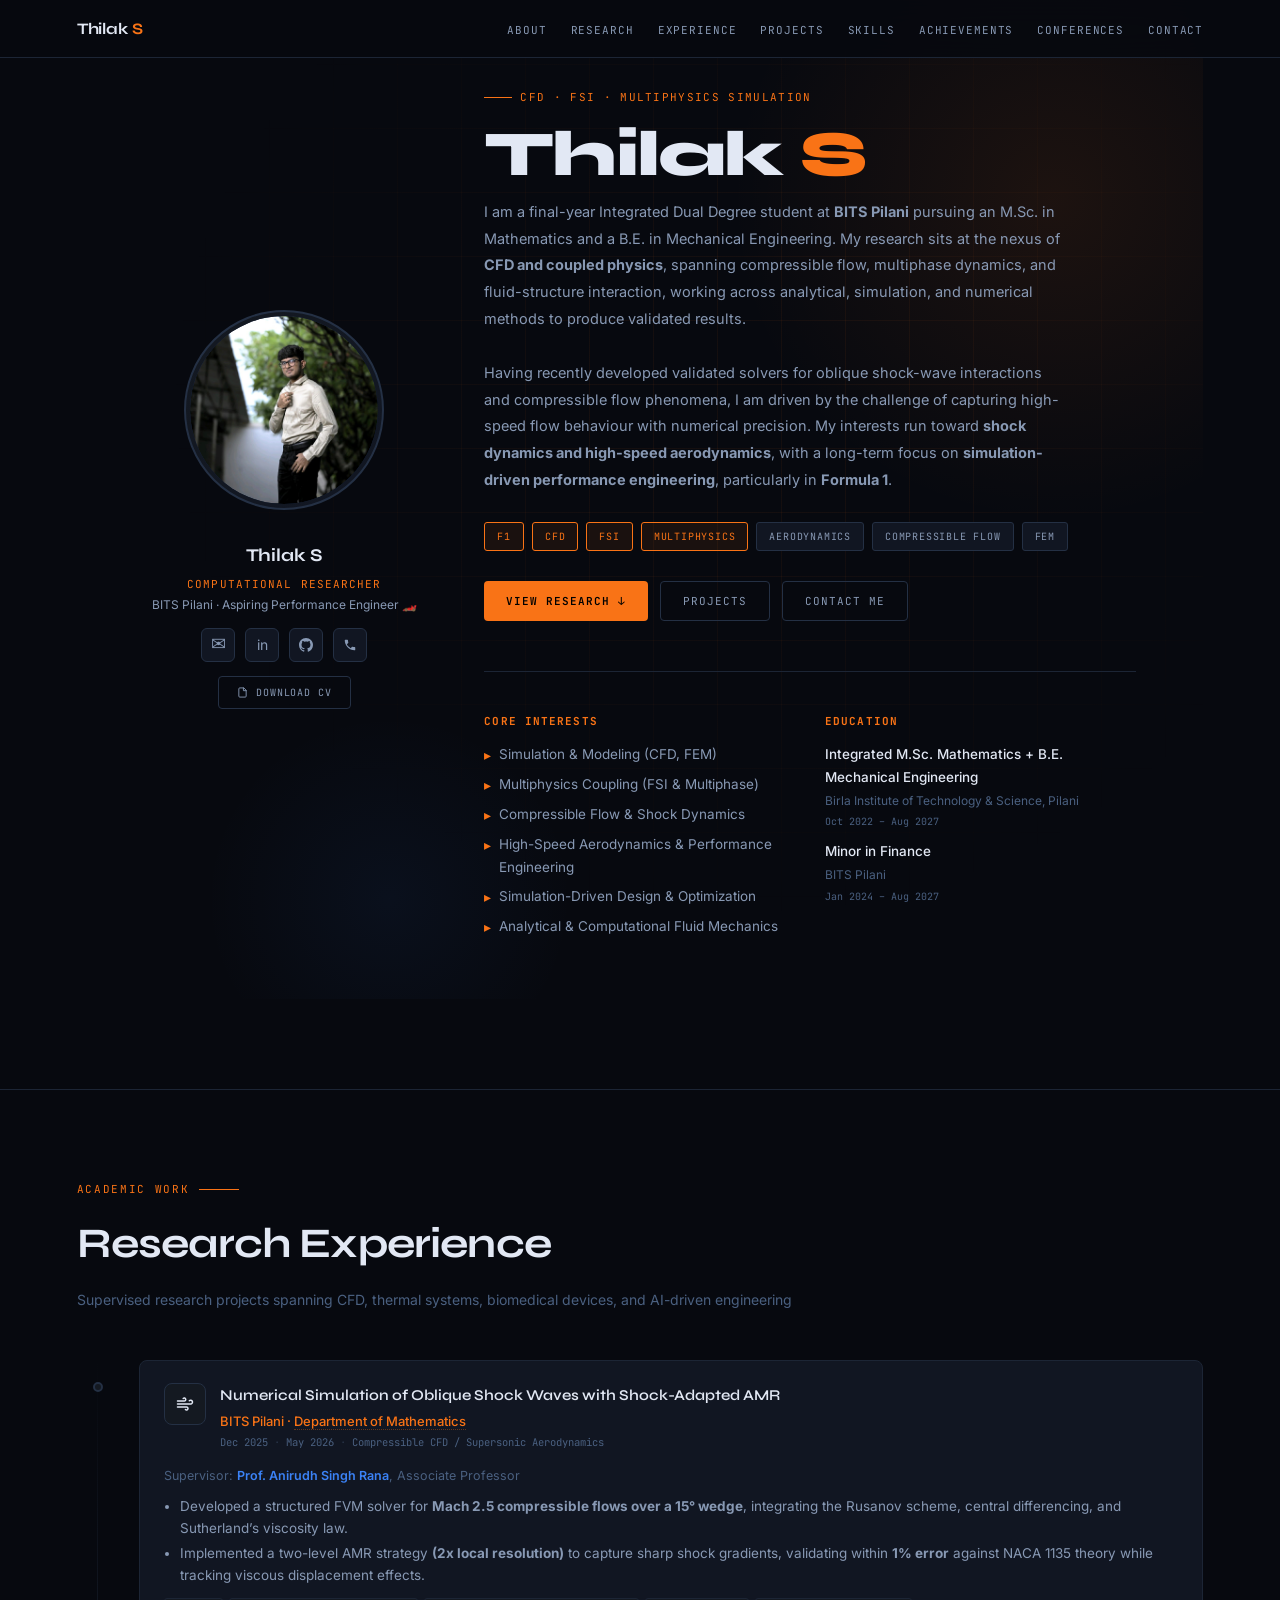
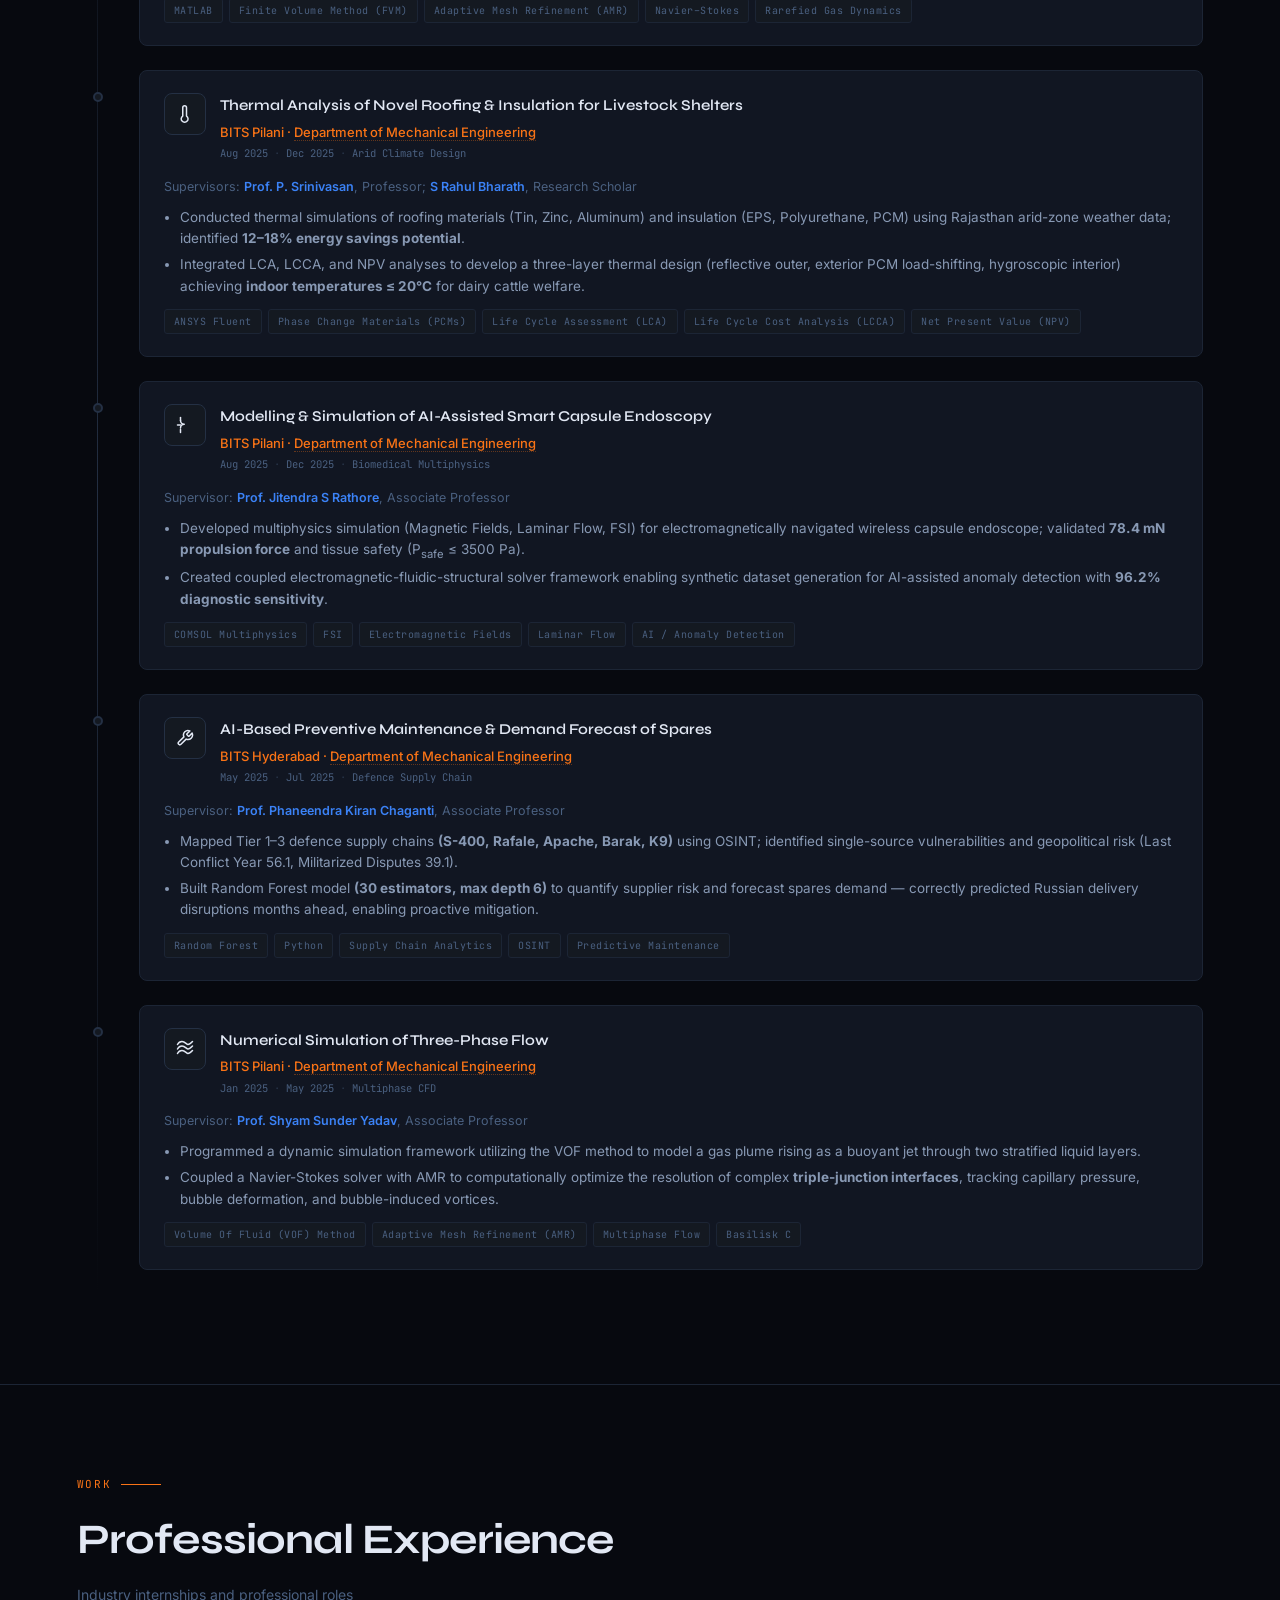
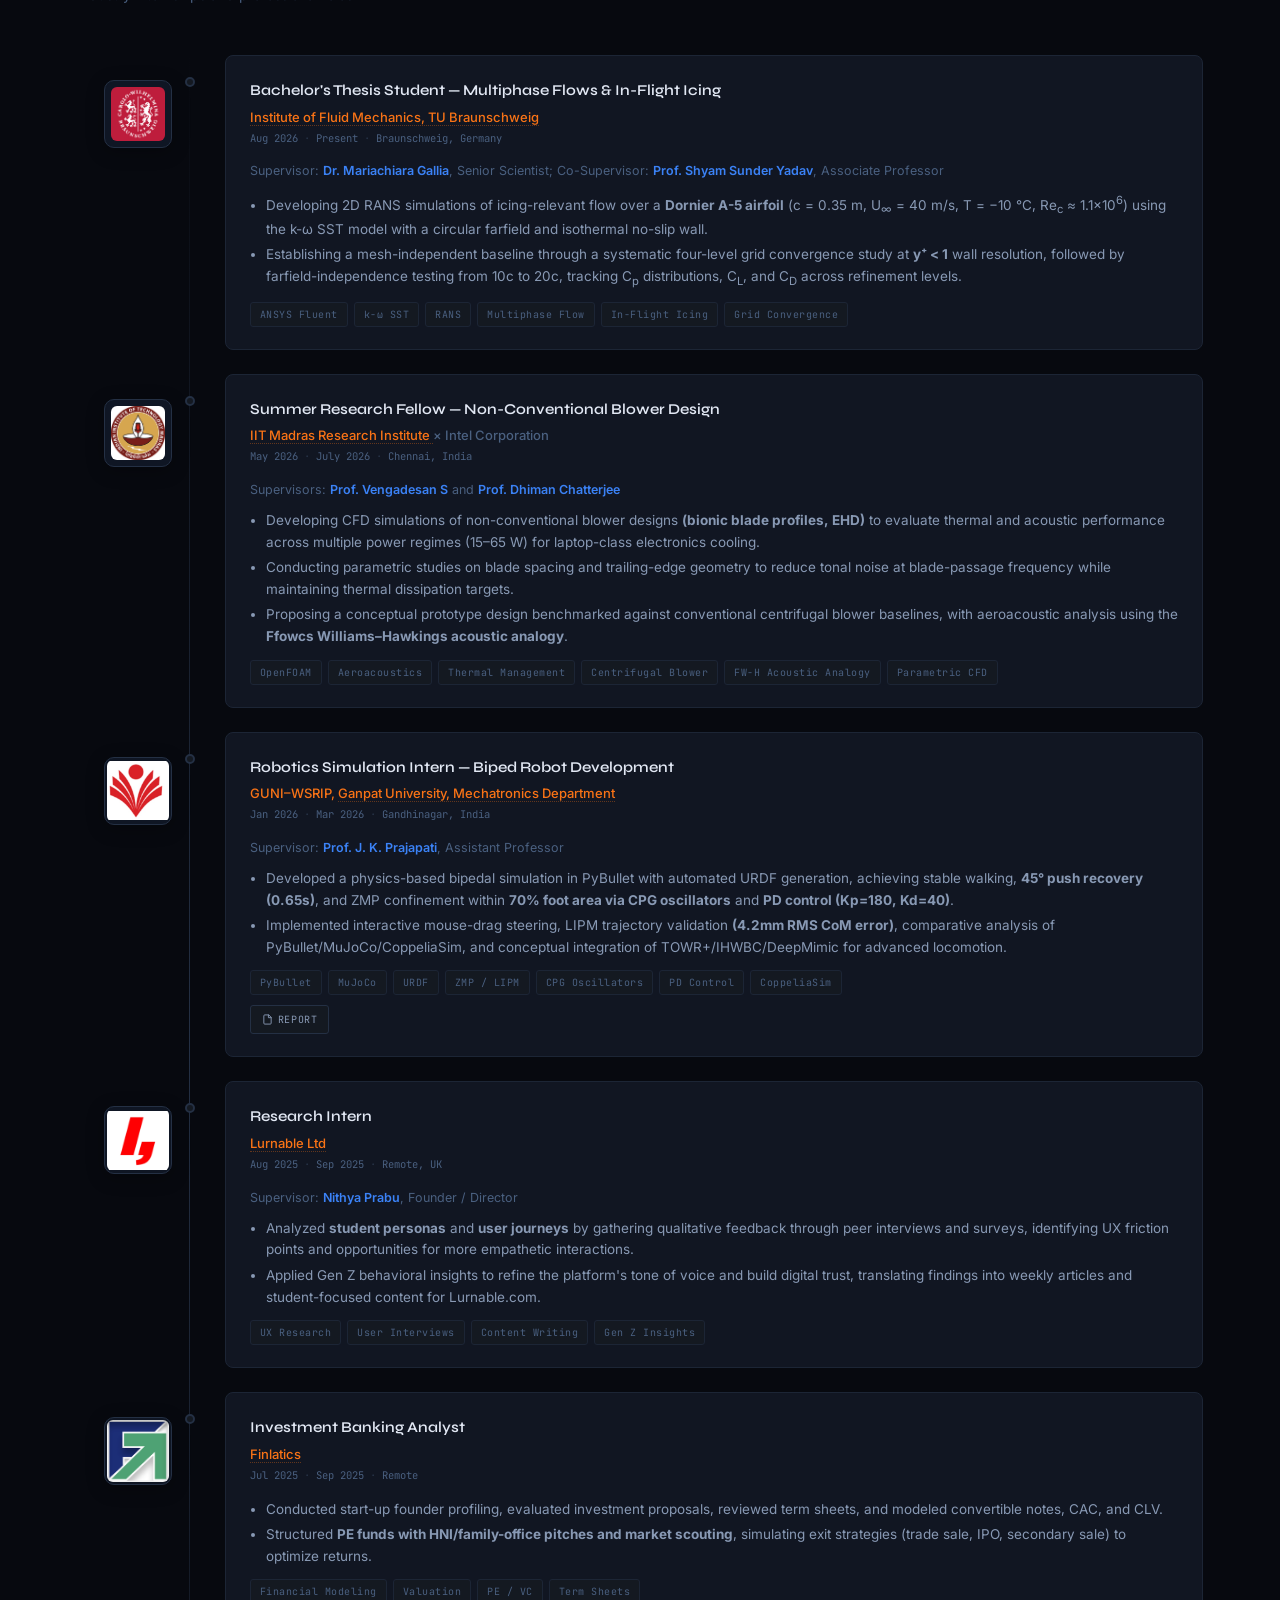
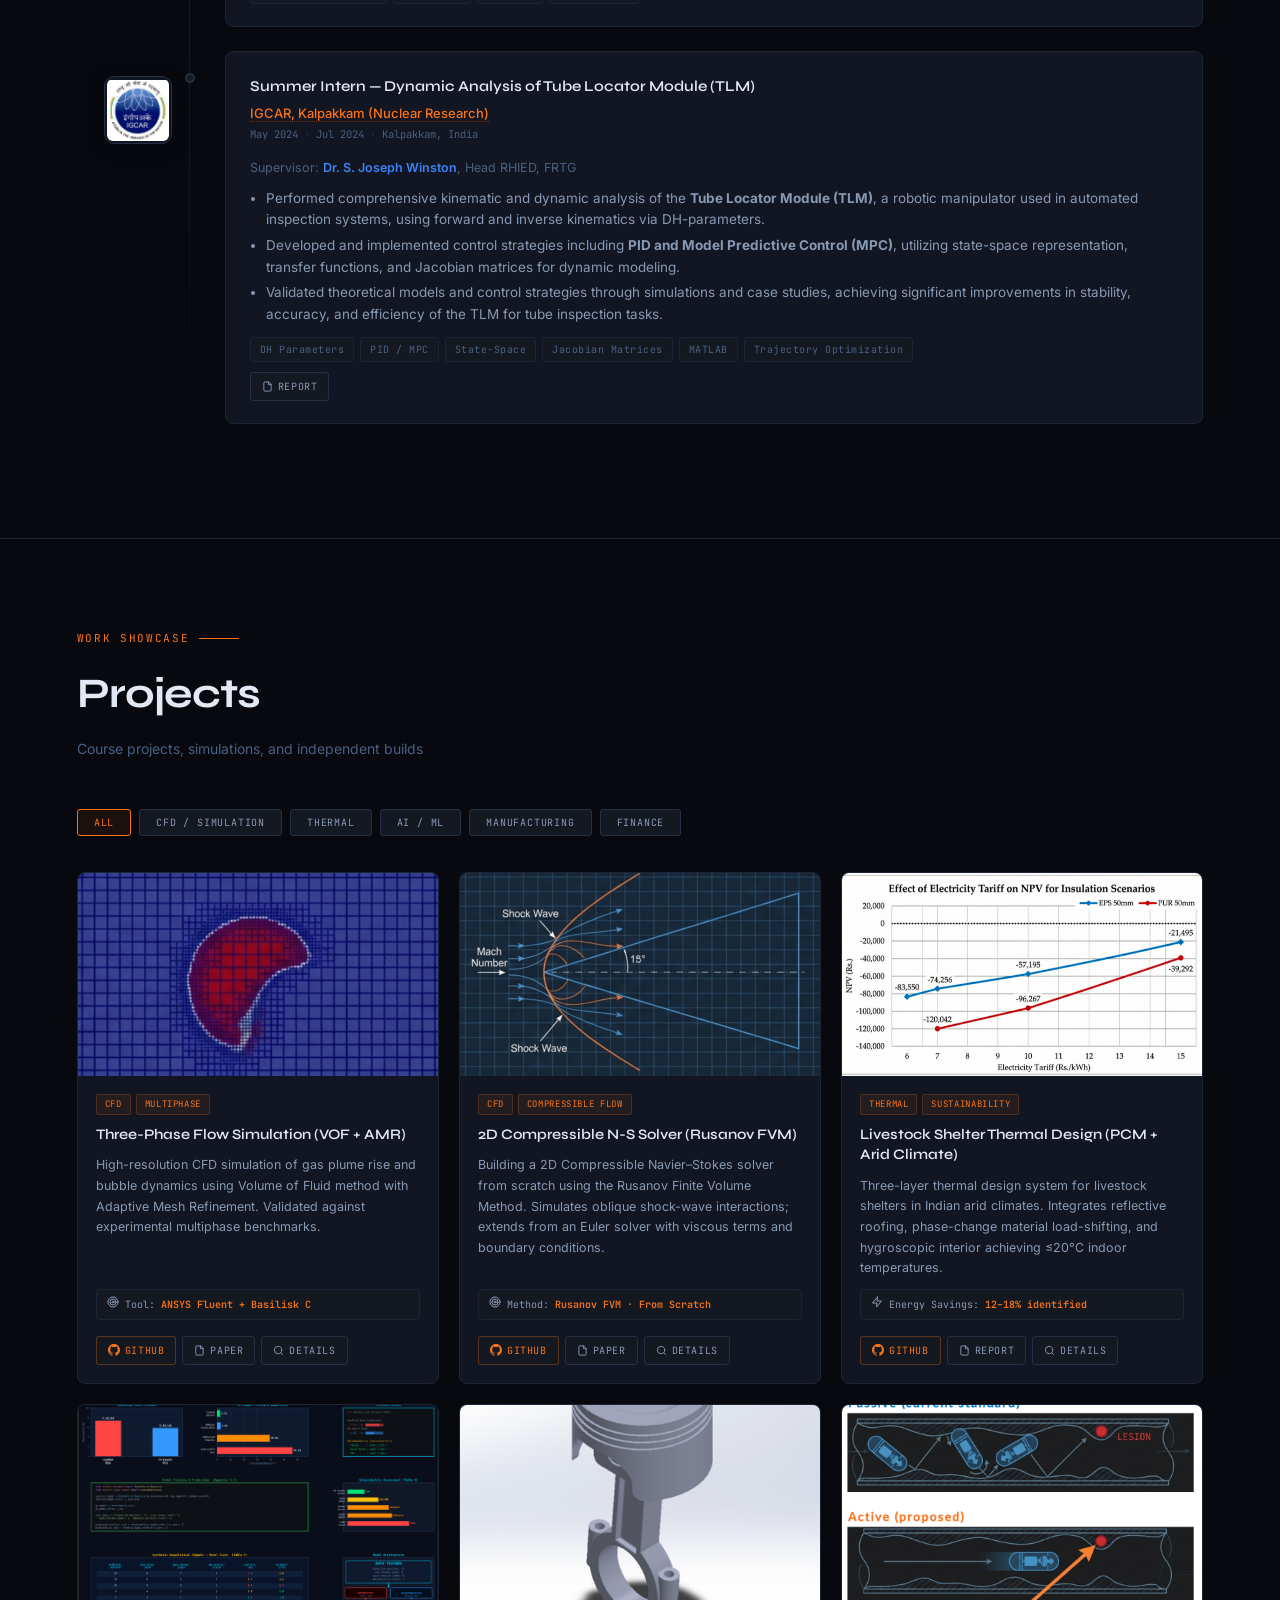
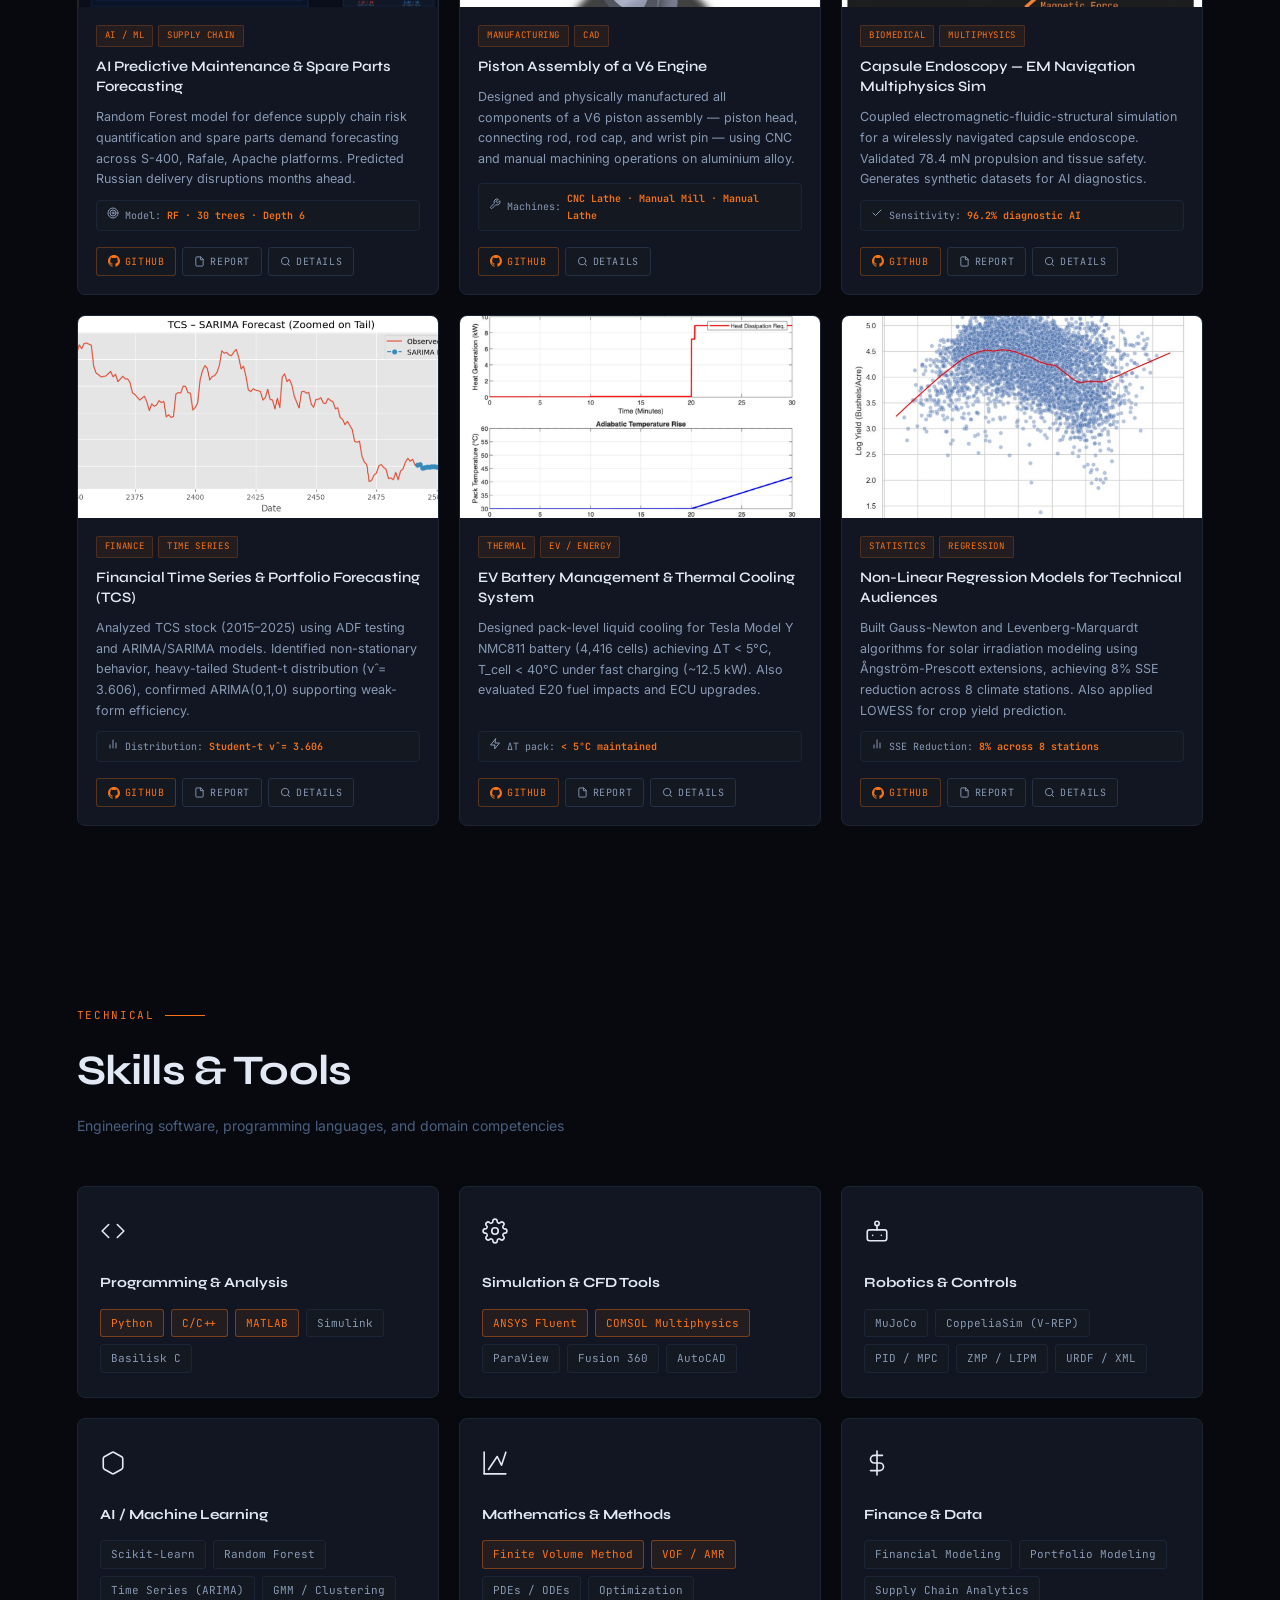
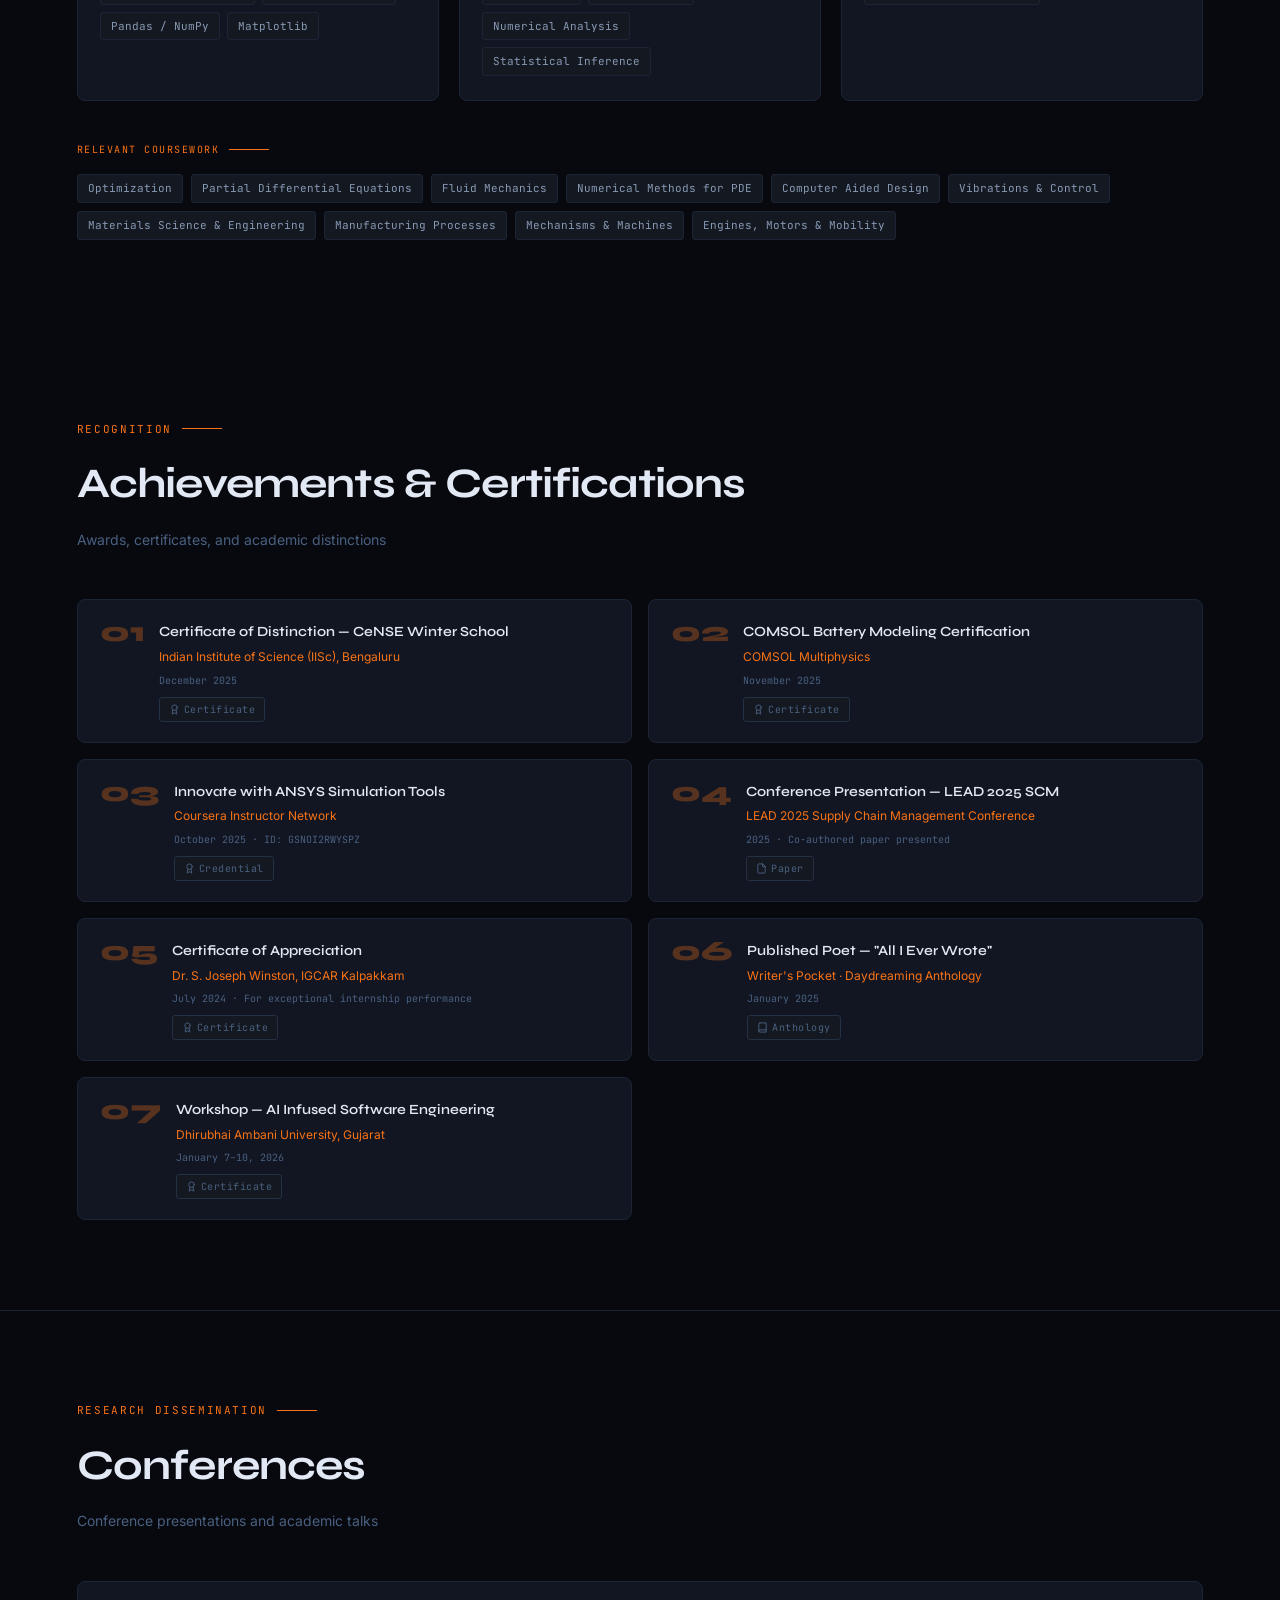
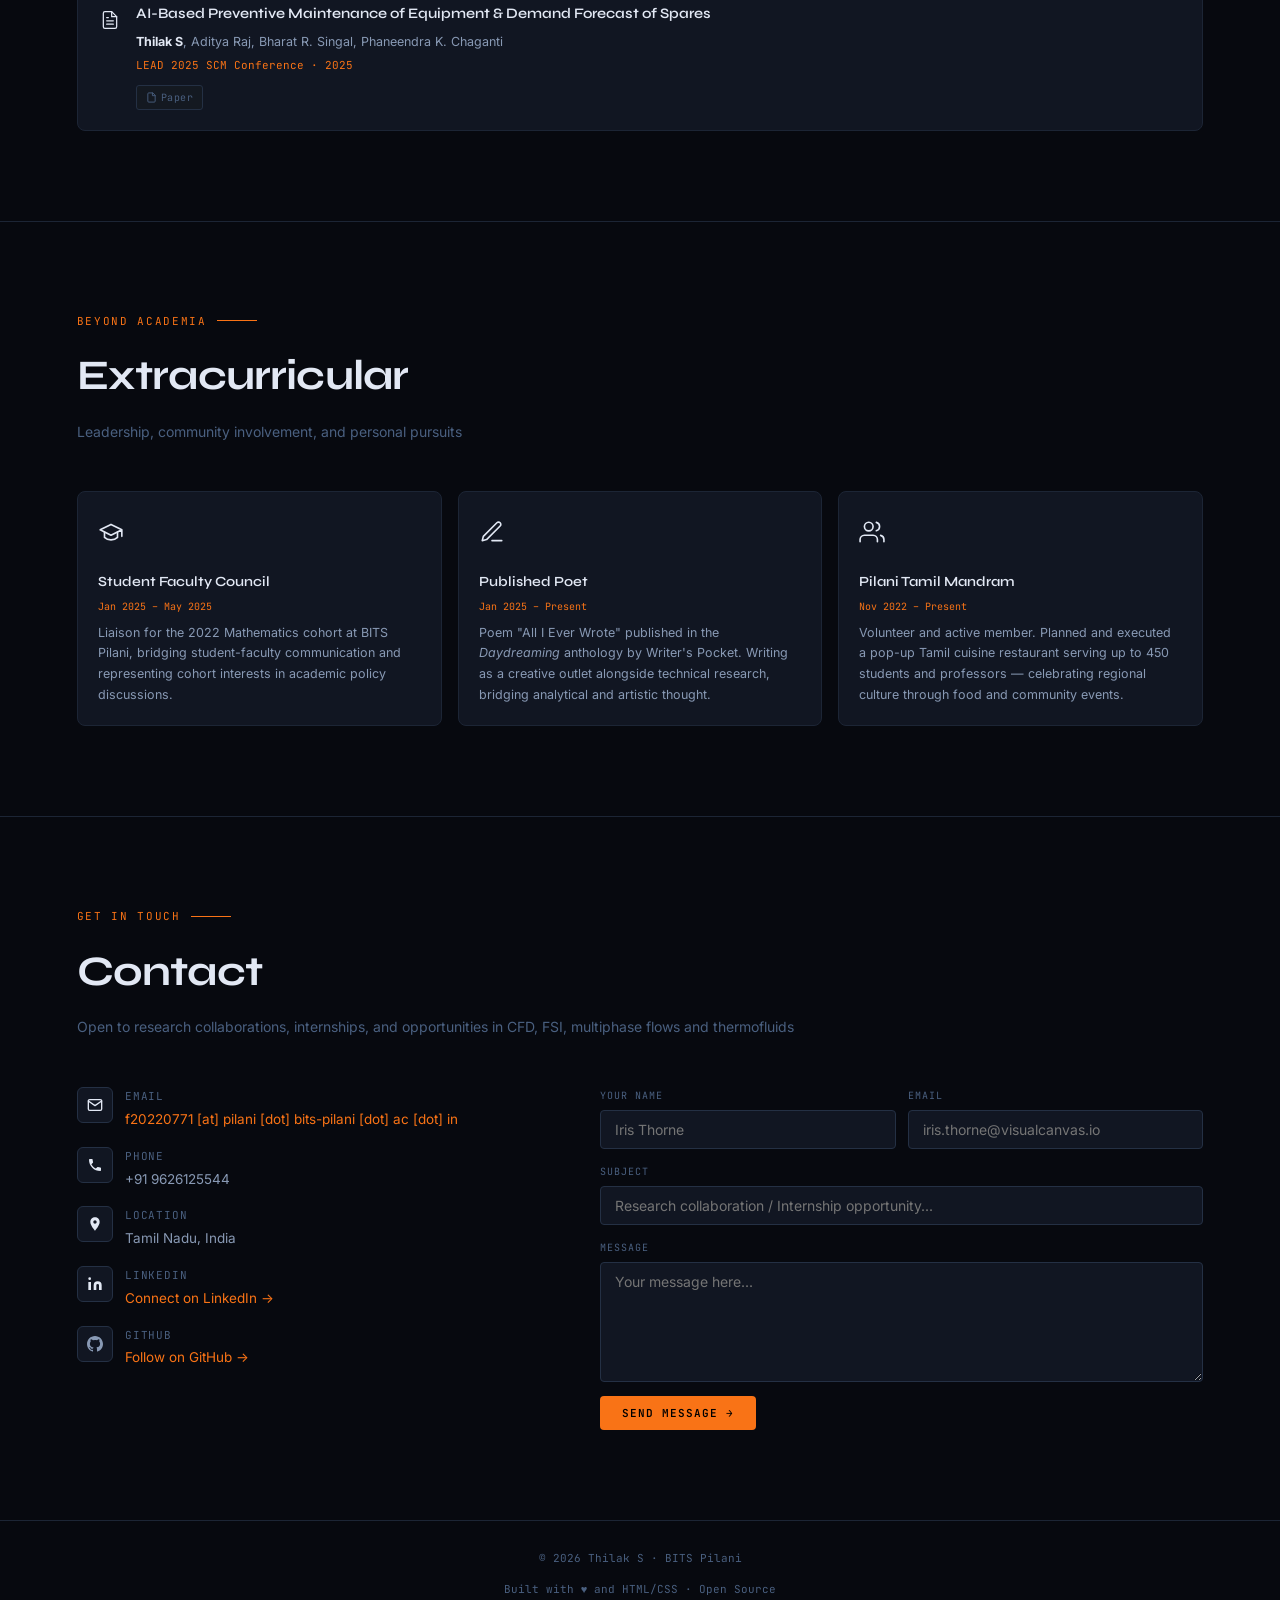
==== index.html @ 2988d581 "Update timeline end date from Present to July 2026" ====
<!DOCTYPE html>
<html lang="en">

<head>
  <meta charset="UTF-8">
  <meta name="viewport" content="width=device-width, initial-scale=1.0">
  <title>Thilak S | Portfolio</title>
  <link rel="preconnect" href="https://fonts.googleapis.com">
  <link
    href="https://fonts.googleapis.com/css2?family=Syne:wght@400;500;600;700;800&family=JetBrains+Mono:ital,wght@0,300;0,400;0,600;1,300&family=Inter:wght@300;400;500;600&display=swap"
    rel="stylesheet">
  <style>
    :root {
      --bg: #07090f;
      --bg2: #0d1117;
      --bg3: #141921;
      --card: #111622;
      --border: #1c2535;
      --border2: #243044;
      --orange: #f97316;
      --orange2: #fb923c;
      --orange-dim: rgba(249, 115, 22, 0.08);
      --orange-glow: rgba(249, 115, 22, 0.15);
      --blue: #3b82f6;
      --text: #e2e8f4;
      --text2: #8899b4;
      --text3: #4a6080;
      --mono: 'JetBrains Mono', monospace;
      --sans: 'Inter', sans-serif;
      --display: 'Syne', sans-serif;
    }

    *,
    *::before,
    *::after {
      box-sizing: border-box;
      margin: 0;
      padding: 0;
    }

    html {
      scroll-behavior: smooth;
    }

    body {
      background: var(--bg);
      color: var(--text);
      font-family: var(--sans);
      font-size: 15px;
      line-height: 1.7;
      overflow-x: hidden;
    }

    ::-webkit-scrollbar {
      width: 3px;
    }

    ::-webkit-scrollbar-track {
      background: var(--bg);
    }

    ::-webkit-scrollbar-thumb {
      background: var(--orange);
      border-radius: 2px;
    }

    /* ─── NAV ─── */
    nav {
      position: fixed;
      top: 0;
      left: 0;
      right: 0;
      z-index: 200;
      display: flex;
      align-items: center;
      justify-content: space-between;
      padding: 0 6%;
      height: 58px;
      background: rgba(7, 9, 15, 0.92);
      backdrop-filter: blur(18px);
      border-bottom: 1px solid var(--border);
    }

    .nav-brand {
      font-family: var(--display);
      font-weight: 700;
      font-size: 16px;
      color: var(--text);
      text-decoration: none;
      letter-spacing: -0.01em;
    }

    .nav-brand span {
      color: var(--orange);
    }

    .nav-links {
      display: flex;
      gap: 24px;
      list-style: none;
    }

    .nav-links a {
      font-family: var(--mono);
      font-size: 11px;
      letter-spacing: 0.08em;
      text-transform: uppercase;
      color: var(--text2);
      text-decoration: none;
      transition: color 0.2s;
    }

    .nav-links a:hover {
      color: var(--orange);
    }

    .nav-toggle {
      display: none;
      background: none;
      border: none;
      color: var(--orange);
      cursor: pointer;
      font-size: 22px;
    }

    /* ─── HERO ─── */
    #hero {
      position: relative;
      min-height: 100vh;
      display: flex;
      align-items: center;
      padding: 80px 6% 60px;
      overflow: hidden;
    }

    .hero-grid {
      position: absolute;
      inset: 0;
      background-image:
        linear-gradient(rgba(249, 115, 22, 0.06) 1px, transparent 1px),
        linear-gradient(90deg, rgba(249, 115, 22, 0.06) 1px, transparent 1px);
      background-size: 64px 64px;
      mask-image: radial-gradient(ellipse 70% 70% at 60% 40%, black 20%, transparent 75%);
    }

    .hero-orb {
      position: absolute;
      width: 700px;
      height: 700px;
      border-radius: 50%;
      background: radial-gradient(circle, rgba(249, 115, 22, 0.09) 0%, transparent 65%);
      top: -150px;
      right: -200px;
      pointer-events: none;
    }

    .hero-orb2 {
      position: absolute;
      width: 400px;
      height: 400px;
      border-radius: 50%;
      background: radial-gradient(circle, rgba(59, 130, 246, 0.06) 0%, transparent 65%);
      bottom: -100px;
      left: 10%;
      pointer-events: none;
    }

    .hero-layout {
      position: relative;
      z-index: 1;
      display: grid;
      grid-template-columns: 280px 1fr;
      gap: 60px;
      align-items: center;
      max-width: 1100px;
      width: 100%;
    }

    .hero-photo-col {
      display: flex;
      flex-direction: column;
      align-items: center;
      gap: 20px;
    }

    .hero-photo-ring {
      width: 200px;
      height: 200px;
      border-radius: 50%;
      border: 2px solid var(--border2);
      padding: 4px;
      background: linear-gradient(135deg, var(--bg3), var(--card));
      position: relative;
      overflow: hidden;
    }

    .hero-photo-ring::before {
      content: '';
      position: absolute;
      inset: -2px;
      border-radius: 50%;
      background: conic-gradient(var(--orange), transparent 40%, var(--orange) 100%);
      z-index: -1;
      animation: spin 8s linear infinite;
    }

    @keyframes spin {
      to {
        transform: rotate(360deg);
      }
    }

    .hero-photo-inner {
      width: 100%;
      height: 100%;
      border-radius: 50%;
      background: linear-gradient(135deg, #1a2540, #0d1a2e);
      display: flex;
      align-items: center;
      justify-content: center;
      overflow: hidden;
      position: relative;
    }

    .hero-photo-inner img {
      width: 100%;
      height: 100%;
      object-fit: cover;
      border-radius: 50%;
    }

    .hero-photo-placeholder {
      font-family: var(--display);
      font-size: 52px;
      font-weight: 800;
      color: var(--orange);
      opacity: 0.7;
    }

    .hero-name-card {
      text-align: center;
    }

    .hero-name-card h2 {
      font-family: var(--display);
      font-size: 18px;
      font-weight: 700;
      color: var(--text);
      margin-bottom: 4px;
    }

    .hero-name-card .role {
      font-family: var(--mono);
      font-size: 11px;
      color: var(--orange);
      letter-spacing: 0.1em;
      text-transform: uppercase;
    }

    .hero-name-card .org {
      font-size: 12px;
      color: var(--text2);
      margin-top: 2px;
    }

    .hero-social {
      display: flex;
      gap: 10px;
      margin-top: 4px;
    }

    .hero-social a {
      display: flex;
      align-items: center;
      justify-content: center;
      width: 34px;
      height: 34px;
      border-radius: 6px;
      border: 1px solid var(--border2);
      background: var(--card);
      color: var(--text2);
      text-decoration: none;
      font-size: 14px;
      transition: all 0.2s;
    }

    .hero-social a:hover {
      border-color: var(--orange);
      color: var(--orange);
    }

    .hero-content {}

    .hero-eyebrow {
      display: inline-flex;
      align-items: center;
      gap: 8px;
      font-family: var(--mono);
      font-size: 11px;
      letter-spacing: 0.12em;
      text-transform: uppercase;
      color: var(--orange);
      margin-bottom: 16px;
    }

    .hero-eyebrow::before {
      content: '';
      display: block;
      width: 28px;
      height: 1px;
      background: var(--orange);
    }

    .hero-bigname {
      font-family: var(--display);
      font-weight: 800;
      font-size: clamp(36px, 5.5vw, 64px);
      line-height: 1.0;
      letter-spacing: -0.03em;
      margin-bottom: 12px;
    }

    .hero-bigname .accent {
      color: var(--orange);
    }

    .hero-subtitle {
      font-family: var(--display);
      font-size: clamp(14px, 2vw, 18px);
      color: var(--text2);
      font-weight: 500;
      margin-bottom: 18px;
      line-height: 1.5;
    }

    .hero-bio {
      font-size: 14.5px;
      color: var(--text2);
      max-width: 580px;
      margin-bottom: 28px;
      line-height: 1.85;
    }

    .hero-pills {
      display: flex;
      flex-wrap: wrap;
      gap: 8px;
      margin-bottom: 30px;
    }

    .pill {
      padding: 5px 12px;
      border-radius: 3px;
      border: 1px solid var(--border2);
      background: var(--card);
      font-family: var(--mono);
      font-size: 10px;
      letter-spacing: 0.08em;
      color: var(--text2);
      text-transform: uppercase;
    }

    .pill.active {
      border-color: var(--orange);
      color: var(--orange);
      background: var(--orange-dim);
    }

    .hero-btns {
      display: flex;
      gap: 12px;
      flex-wrap: wrap;
    }

    .btn {
      display: inline-flex;
      align-items: center;
      gap: 8px;
      padding: 10px 22px;
      border-radius: 4px;
      font-family: var(--mono);
      font-size: 11px;
      letter-spacing: 0.09em;
      text-transform: uppercase;
      text-decoration: none;
      cursor: pointer;
      border: none;
      transition: all 0.2s;
    }

    .btn-primary {
      background: var(--orange);
      color: #000;
      font-weight: 600;
    }

    .btn-primary:hover {
      background: var(--orange2);
      transform: translateY(-1px);
    }

    .btn-outline {
      background: transparent;
      color: var(--text2);
      border: 1px solid var(--border2);
    }

    .btn-outline:hover {
      border-color: var(--orange);
      color: var(--orange);
    }

    .hero-interests-edu {
      display: grid;
      grid-template-columns: 1fr 1fr;
      gap: 30px;
      margin-top: 50px;
      padding-top: 40px;
      border-top: 1px solid var(--border);
    }

    .interest-edu-block h4 {
      font-family: var(--mono);
      font-size: 11px;
      letter-spacing: 0.1em;
      text-transform: uppercase;
      color: var(--orange);
      margin-bottom: 12px;
    }

    .interest-edu-block ul {
      list-style: none;
      display: flex;
      flex-direction: column;
      gap: 6px;
    }

    .interest-edu-block ul li {
      font-size: 13.5px;
      color: var(--text2);
      display: flex;
      align-items: flex-start;
      gap: 8px;
    }

    .interest-edu-block ul li::before {
      content: '▸';
      color: var(--orange);
      flex-shrink: 0;
      margin-top: 1px;
    }

    .edu-entry {
      margin-bottom: 8px;
    }

    .edu-entry .deg {
      font-size: 13.5px;
      color: var(--text);
      font-weight: 500;
    }

    .edu-entry .inst {
      font-size: 12px;
      color: var(--text3);
      margin-top: 2px;
    }

    .edu-entry .period {
      font-family: var(--mono);
      font-size: 10px;
      color: var(--text3);
      margin-top: 2px;
    }

    /* ─── SECTION BASE ─── */
    section {
      padding: 90px 6%;
      max-width: 1300px;
      margin: 0 auto;
    }

    .section-label {
      font-family: var(--mono);
      font-size: 11px;
      letter-spacing: 0.15em;
      text-transform: uppercase;
      color: var(--orange);
      margin-bottom: 10px;
      display: flex;
      align-items: center;
      gap: 10px;
    }

    .section-label::after {
      content: '';
      flex: 1;
      max-width: 40px;
      height: 1px;
      background: var(--orange);
    }

    .section-title {
      font-family: var(--display);
      font-size: clamp(28px, 4vw, 42px);
      font-weight: 700;
      letter-spacing: -0.02em;
      margin-bottom: 8px;
    }

    .section-subtitle {
      font-size: 14px;
      color: var(--text3);
      margin-bottom: 48px;
    }

    /* ─── DIVIDER ─── */
    .section-divider {
      border: none;
      border-top: 1px solid var(--border);
      max-width: 1300px;
      margin: 0 auto;
    }

    /* ─── TIMELINE (Experience / Research) ─── */
    .timeline {
      display: grid;
      grid-template-columns: 1fr;
      gap: 0;
      position: relative;
    }

    .timeline::before {
      content: '';
      position: absolute;
      left: 0;
      top: 0;
      bottom: 0;
      width: 1px;
      background: linear-gradient(to bottom, transparent, var(--border2), transparent);
      margin-left: 20px;
    }

    .timeline-item {
      display: grid;
      grid-template-columns: 42px 1fr;
      gap: 20px;
      margin-bottom: 8px;
      position: relative;
    }

    .timeline-dot {
      width: 10px;
      height: 10px;
      border-radius: 50%;
      background: var(--bg3);
      border: 2px solid var(--border2);
      margin-top: 22px;
      position: relative;
      z-index: 1;
      transition: all 0.3s;
      flex-shrink: 0;
      margin-left: 16px;
    }

    .timeline-item:hover .timeline-dot {
      background: var(--orange);
      border-color: var(--orange);
      box-shadow: 0 0 10px var(--orange-glow);
    }

    .timeline-card {
      background: var(--card);
      border: 1px solid var(--border);
      border-radius: 8px;
      padding: 22px 24px;
      margin-bottom: 16px;
      transition: border-color 0.2s, box-shadow 0.2s;
    }

    .timeline-card:hover {
      border-color: var(--border2);
      box-shadow: 0 4px 24px rgba(0, 0, 0, 0.3);
    }

    .tl-head {
      display: flex;
      align-items: flex-start;
      gap: 14px;
      margin-bottom: 14px;
    }

    .tl-icon {
      width: 42px;
      height: 42px;
      border-radius: 8px;
      background: var(--bg3);
      border: 1px solid var(--border2);
      display: flex;
      align-items: center;
      justify-content: center;
      font-size: 18px;
      flex-shrink: 0;
    }

    .tl-meta {}

    .tl-role {
      font-family: var(--display);
      font-size: 15px;
      font-weight: 600;
      color: var(--text);
    }

    .tl-org {
      font-size: 13px;
      color: var(--orange);
      font-weight: 500;
      margin: 2px 0;
    }

    .tl-org a {
      color: inherit;
      text-decoration: none;
      border-bottom: 1px dotted rgba(249, 115, 22, 0.35);
    }

    .tl-org a:hover {
      border-bottom-color: var(--orange);
    }

    .tl-period {
      font-family: var(--mono);
      font-size: 10.5px;
      color: var(--text3);
      display: flex;
      align-items: center;
      gap: 6px;
    }

    .tl-period .sep {
      opacity: 0.4;
    }

    .tl-body {
      font-size: 13.5px;
      color: var(--text2);
    }

    .tl-body .subhead {
      color: var(--text);
      font-weight: 600;
      font-size: 13px;
      margin: 10px 0 4px;
    }

    .tl-body ul {
      padding-left: 16px;
      margin: 4px 0;
    }

    .tl-body ul li {
      margin-bottom: 4px;
      line-height: 1.6;
    }

    .tl-body .supervisor {
      font-size: 12.5px;
      color: var(--text3);
      margin-bottom: 10px;
      line-height: 1.6;
    }

    .tl-body .supervisor span {
      color: var(--blue);
      font-weight: 600;
    }

    .tl-body .supervisor a {
      color: var(--blue);
      text-decoration: none;
    }

    .tl-body .supervisor a:hover {
      text-decoration: underline;
    }

    /* Professional experience: larger company/institute logos on the left side */
    #experience .timeline-item {
      grid-template-columns: 120px 1fr;
      gap: 28px;
    }

    #experience .timeline::before {
      margin-left: 112px;
    }

    #experience .timeline-dot {
      margin-left: 108px;
    }

    #experience .timeline-card {
      position: relative;
    }

    #experience .tl-head {
      position: relative;
      margin-bottom: 14px;
    }

    #experience .tl-icon {
      position: absolute;
      left: -146px;
      top: 2px;
      width: 68px;
      height: 68px;
      border-radius: 10px;
      border: 1px solid var(--border2);
      background: #0f1624;
      box-shadow: 0 4px 18px rgba(0, 0, 0, 0.28);
    }

    #experience .tl-meta {
      padding-left: 0;
    }

    @media (max-width: 768px) {
      #experience .timeline-item {
        grid-template-columns: 42px 1fr;
        gap: 20px;
      }

      #experience .timeline::before {
        margin-left: 20px;
      }

      #experience .timeline-dot {
        margin-left: 16px;
      }

      #experience .tl-icon {
        position: static;
        width: 42px;
        height: 42px;
        border-radius: 8px;
        box-shadow: none;
      }
    }

    .tl-tags {
      display: flex;
      flex-wrap: wrap;
      gap: 6px;
      margin-top: 12px;
    }

    .tag {
      padding: 3px 9px;
      border-radius: 3px;
      background: var(--bg3);
      border: 1px solid var(--border);
      font-family: var(--mono);
      font-size: 10px;
      color: var(--text3);
      letter-spacing: 0.05em;
    }

    /* ─── PROJECTS GRID ─── */
    .filter-bar {
      display: flex;
      flex-wrap: wrap;
      gap: 8px;
      margin-bottom: 36px;
    }

    .filter-btn {
      padding: 6px 16px;
      border-radius: 3px;
      border: 1px solid var(--border2);
      background: var(--bg3);
      font-family: var(--mono);
      font-size: 10px;
      letter-spacing: 0.08em;
      text-transform: uppercase;
      color: var(--text2);
      cursor: pointer;
      transition: all 0.2s;
    }

    .filter-btn:hover,
    .filter-btn.active {
      border-color: var(--orange);
      color: var(--orange);
      background: var(--orange-dim);
    }

    .projects-grid {
      display: grid;
      grid-template-columns: repeat(3, 1fr);
      gap: 20px;
    }

    .proj-card {
      background: var(--card);
      border: 1px solid var(--border);
      border-radius: 8px;
      overflow: hidden;
      transition: border-color 0.2s, box-shadow 0.2s, transform 0.2s;
      display: flex;
      flex-direction: column;
    }

    .proj-card:hover {
      border-color: var(--border2);
      box-shadow: 0 8px 32px rgba(0, 0, 0, 0.4);
      transform: translateY(-2px);
    }

    .proj-card.hidden {
      display: none;
    }

    .proj-media {
      width: 100%;
      aspect-ratio: 16/9;
      overflow: hidden;
      background: var(--bg3);
      position: relative;
    }

    .proj-media img {
      width: 100%;
      height: 100%;
      object-fit: cover;
    }

    .proj-media-placeholder {
      width: 100%;
      height: 100%;
      display: flex;
      align-items: center;
      justify-content: center;
      flex-direction: column;
      gap: 8px;
      background: linear-gradient(135deg, #0d1117, #141921);
      position: relative;
      overflow: hidden;
    }

    .proj-media-placeholder::before {
      content: '';
      position: absolute;
      inset: 0;
      background-image:
        linear-gradient(rgba(249, 115, 22, 0.04) 1px, transparent 1px),
        linear-gradient(90deg, rgba(249, 115, 22, 0.04) 1px, transparent 1px);
      background-size: 24px 24px;
    }

    .proj-media-icon {
      font-size: 32px;
      opacity: 0.5;
      position: relative;
      z-index: 1;
    }

    .proj-media-label {
      font-family: var(--mono);
      font-size: 9px;
      letter-spacing: 0.1em;
      text-transform: uppercase;
      color: var(--text3);
      position: relative;
      z-index: 1;
    }

    /* Image upload area */
    .proj-media-upload {
      position: absolute;
      inset: 0;
      display: flex;
      align-items: center;
      justify-content: center;
      opacity: 0;
      transition: opacity 0.2s;
      background: rgba(0, 0, 0, 0.7);
      cursor: pointer;
      font-family: var(--mono);
      font-size: 10px;
      color: var(--orange);
      letter-spacing: 0.08em;
      text-transform: uppercase;
      flex-direction: column;
      gap: 6px;
    }

    .proj-card:hover .proj-media-upload {
      opacity: 1;
    }

    .proj-body {
      padding: 18px;
      flex: 1;
      display: flex;
      flex-direction: column;
      gap: 10px;
    }

    .proj-cats {
      display: flex;
      flex-wrap: wrap;
      gap: 5px;
    }

    .proj-cat {
      padding: 2px 8px;
      border-radius: 2px;
      background: var(--orange-dim);
      border: 1px solid rgba(249, 115, 22, 0.2);
      font-family: var(--mono);
      font-size: 9px;
      color: var(--orange);
      letter-spacing: 0.07em;
      text-transform: uppercase;
    }

    .proj-title {
      font-family: var(--display);
      font-size: 14.5px;
      font-weight: 600;
      color: var(--text);
      line-height: 1.4;
      cursor: pointer;
    }

    .proj-title:hover {
      color: var(--orange);
    }

    .proj-desc {
      font-size: 12.5px;
      color: var(--text2);
      line-height: 1.65;
      flex: 1;
    }

    .proj-metric {
      display: flex;
      align-items: center;
      gap: 6px;
      padding: 6px 10px;
      border-radius: 4px;
      background: var(--bg3);
      border: 1px solid var(--border);
      font-family: var(--mono);
      font-size: 10px;
      color: var(--text2);
    }

    .proj-metric .val {
      color: var(--orange);
      font-weight: 600;
    }

    .proj-links {
      display: flex;
      flex-wrap: wrap;
      gap: 6px;
      margin-top: auto;
      padding-top: 6px;
    }

    .proj-link {
      display: inline-flex;
      align-items: center;
      gap: 5px;
      padding: 5px 11px;
      border-radius: 3px;
      border: 1px solid var(--border2);
      background: var(--bg3);
      font-family: var(--mono);
      font-size: 10px;
      color: var(--text2);
      text-decoration: none;
      letter-spacing: 0.06em;
      text-transform: uppercase;
      transition: all 0.2s;
      cursor: pointer;
    }

    .proj-link:hover {
      border-color: var(--orange);
      color: var(--orange);
    }

    .proj-link.github {
      border-color: rgba(249, 115, 22, 0.3);
      color: var(--orange);
    }

    /* ─── PROJECT MODAL ─── */
    .modal-overlay {
      position: fixed;
      inset: 0;
      z-index: 500;
      background: rgba(0, 0, 0, 0.85);
      backdrop-filter: blur(8px);
      display: flex;
      align-items: center;
      justify-content: center;
      padding: 20px;
      opacity: 0;
      pointer-events: none;
      transition: opacity 0.3s;
    }

    .modal-overlay.open {
      opacity: 1;
      pointer-events: all;
    }

    .modal {
      background: var(--card);
      border: 1px solid var(--border2);
      border-radius: 12px;
      width: 100%;
      max-width: 820px;
      max-height: 88vh;
      overflow-y: auto;
      transform: translateY(20px);
      transition: transform 0.3s;
    }

    .modal-overlay.open .modal {
      transform: translateY(0);
    }

    .modal-header {
      padding: 24px 28px 0;
      display: flex;
      justify-content: space-between;
      align-items: flex-start;
      gap: 16px;
    }

    .modal-close {
      background: none;
      border: none;
      color: var(--text2);
      font-size: 22px;
      cursor: pointer;
      flex-shrink: 0;
      width: 32px;
      height: 32px;
      display: flex;
      align-items: center;
      justify-content: center;
      border-radius: 4px;
      transition: all 0.2s;
    }

    .modal-close:hover {
      background: var(--bg3);
      color: var(--orange);
    }

    .modal-title {
      font-family: var(--display);
      font-size: 20px;
      font-weight: 700;
      line-height: 1.3;
    }

    .modal-body {
      padding: 20px 28px 28px;
    }

    .modal-media {
      width: 100%;
      border-radius: 8px;
      overflow: hidden;
      background: var(--bg3);
      margin-bottom: 20px;
      border: 1px solid var(--border);
      min-height: 200px;
      display: flex;
      align-items: center;
      justify-content: center;
      flex-direction: column;
      gap: 8px;
    }

    .modal-media img,
    .modal-media video {
      width: 100%;
      border-radius: 8px;
    }

    .modal-media-placeholder-text {
      font-family: var(--mono);
      font-size: 11px;
      color: var(--text3);
      text-align: center;
      padding: 40px;
      line-height: 1.8;
    }

    .modal-media-placeholder-text span {
      color: var(--orange);
    }

    .modal-tabs {
      display: flex;
      gap: 0;
      border-bottom: 1px solid var(--border);
      margin-bottom: 20px;
    }

    .modal-tab {
      padding: 10px 18px;
      font-family: var(--mono);
      font-size: 11px;
      letter-spacing: 0.08em;
      text-transform: uppercase;
      color: var(--text3);
      cursor: pointer;
      border-bottom: 2px solid transparent;
      margin-bottom: -1px;
      transition: all 0.2s;
    }

    .modal-tab.active {
      color: var(--orange);
      border-bottom-color: var(--orange);
    }

    .modal-tab-content {
      display: none;
    }

    .modal-tab-content.active {
      display: block;
    }

    .modal-section-head {
      font-family: var(--mono);
      font-size: 10.5px;
      letter-spacing: 0.1em;
      text-transform: uppercase;
      color: var(--orange);
      margin-bottom: 8px;
      margin-top: 16px;
    }

    .modal-text {
      font-size: 13.5px;
      color: var(--text2);
      line-height: 1.8;
      margin-bottom: 12px;
    }

    .modal-text ul {
      padding-left: 18px;
    }

    .modal-text ul li {
      margin-bottom: 5px;
    }

    .code-block {
      background: var(--bg);
      border: 1px solid var(--border);
      border-radius: 6px;
      padding: 16px;
      overflow-x: auto;
      font-family: var(--mono);
      font-size: 12px;
      color: #a8c4e0;
      line-height: 1.6;
      margin-top: 8px;
    }

    .code-block .comment {
      color: #4a6080;
    }

    .code-block .keyword {
      color: #f97316;
    }

    .code-block .string {
      color: #86efac;
    }

    .code-block .func {
      color: #60a5fa;
    }

    .media-upload-zone {
      border: 2px dashed var(--border2);
      border-radius: 8px;
      padding: 30px;
      text-align: center;
      transition: border-color 0.2s;
      cursor: pointer;
      margin-top: 12px;
    }

    .media-upload-zone:hover {
      border-color: var(--orange);
    }

    .media-upload-zone p {
      font-size: 13px;
      color: var(--text3);
      margin-top: 8px;
    }

    .media-upload-zone .upload-icon {
      font-size: 28px;
      opacity: 0.5;
    }

    /* ─── ACHIEVEMENTS ─── */
    .achievements-grid {
      display: grid;
      grid-template-columns: repeat(2, 1fr);
      gap: 16px;
    }

    .ach-card {
      background: var(--card);
      border: 1px solid var(--border);
      border-radius: 8px;
      padding: 20px 22px;
      display: flex;
      gap: 14px;
      align-items: flex-start;
      transition: border-color 0.2s;
    }

    .ach-card:hover {
      border-color: var(--border2);
    }

    .ach-num {
      font-family: var(--display);
      font-size: 28px;
      font-weight: 800;
      color: var(--orange);
      opacity: 0.3;
      flex-shrink: 0;
      line-height: 1;
      margin-top: -2px;
    }

    .ach-body {}

    .ach-title {
      font-family: var(--display);
      font-size: 14px;
      font-weight: 600;
      color: var(--text);
      margin-bottom: 3px;
    }

    .ach-org {
      font-size: 12px;
      color: var(--orange);
      margin-bottom: 4px;
    }

    .ach-year {
      font-family: var(--mono);
      font-size: 10px;
      color: var(--text3);
    }

    .ach-links {
      display: flex;
      gap: 6px;
      margin-top: 8px;
    }

    .ach-link {
      display: inline-flex;
      align-items: center;
      gap: 4px;
      padding: 3px 9px;
      border-radius: 3px;
      border: 1px solid var(--border2);
      background: var(--bg3);
      font-family: var(--mono);
      font-size: 10px;
      color: var(--text3);
      text-decoration: none;
      letter-spacing: 0.05em;
      transition: all 0.2s;
    }

    .ach-link:hover {
      border-color: var(--orange);
      color: var(--orange);
    }

    /* ─── SKILLS ─── */
    .skills-grid {
      display: grid;
      grid-template-columns: repeat(3, 1fr);
      gap: 20px;
    }

    .skill-card {
      background: var(--card);
      border: 1px solid var(--border);
      border-radius: 8px;
      padding: 24px 22px;
      transition: border-color 0.2s;
    }

    .skill-card:hover {
      border-color: var(--border2);
    }

    .skill-icon {
      font-size: 28px;
      margin-bottom: 12px;
    }

    .skill-cat {
      font-family: var(--display);
      font-size: 14px;
      font-weight: 700;
      color: var(--text);
      margin-bottom: 14px;
    }

    .skill-list {
      display: flex;
      flex-wrap: wrap;
      gap: 7px;
    }

    .skill-item {
      padding: 4px 10px;
      border-radius: 3px;
      background: var(--bg3);
      border: 1px solid var(--border);
      font-family: var(--mono);
      font-size: 11px;
      color: var(--text2);
      transition: all 0.2s;
    }

    .skill-item:hover {
      border-color: var(--orange);
      color: var(--orange);
    }

    .skill-item.highlight {
      border-color: rgba(249, 115, 22, 0.4);
      color: var(--orange);
      background: var(--orange-dim);
    }

    /* ─── PUBLICATIONS ─── */
    .pub-list {
      display: flex;
      flex-direction: column;
      gap: 14px;
    }

    .pub-item {
      background: var(--card);
      border: 1px solid var(--border);
      border-radius: 8px;
      padding: 20px 22px;
      display: flex;
      gap: 16px;
      align-items: flex-start;
      transition: border-color 0.2s;
    }

    .pub-item:hover {
      border-color: var(--border2);
    }

    .pub-icon {
      font-size: 22px;
      flex-shrink: 0;
      margin-top: 2px;
    }

    .pub-body {}

    .pub-title {
      font-family: var(--display);
      font-size: 14.5px;
      font-weight: 600;
      color: var(--text);
      margin-bottom: 4px;
    }

    .pub-authors {
      font-size: 12.5px;
      color: var(--text2);
      margin-bottom: 4px;
    }

    .pub-authors strong {
      color: var(--text);
    }

    .pub-venue {
      font-family: var(--mono);
      font-size: 11px;
      color: var(--orange);
      margin-bottom: 10px;
    }

    .pub-links {
      display: flex;
      gap: 6px;
    }

    /* ─── EXTRACURRICULAR ─── */
    .extra-grid {
      display: grid;
      grid-template-columns: repeat(3, 1fr);
      gap: 16px;
    }

    .extra-card {
      background: var(--card);
      border: 1px solid var(--border);
      border-radius: 8px;
      padding: 20px;
      transition: border-color 0.2s;
    }

    .extra-card:hover {
      border-color: var(--border2);
    }

    .extra-emoji {
      font-size: 28px;
      margin-bottom: 10px;
    }

    .extra-title {
      font-family: var(--display);
      font-size: 14px;
      font-weight: 600;
      color: var(--text);
      margin-bottom: 4px;
    }

    .extra-period {
      font-family: var(--mono);
      font-size: 10px;
      color: var(--orange);
      margin-bottom: 8px;
    }

    .extra-desc {
      font-size: 12.5px;
      color: var(--text2);
      line-height: 1.65;
    }

    /* ─── CONTACT ─── */
    .contact-layout {
      display: grid;
      grid-template-columns: 1fr 1.3fr;
      gap: 60px;
      align-items: start;
    }

    .contact-info {
      display: flex;
      flex-direction: column;
      gap: 16px;
    }

    .contact-item {
      display: flex;
      align-items: flex-start;
      gap: 12px;
    }

    .contact-icon {
      width: 36px;
      height: 36px;
      border-radius: 6px;
      background: var(--card);
      border: 1px solid var(--border2);
      display: flex;
      align-items: center;
      justify-content: center;
      font-size: 16px;
      flex-shrink: 0;
    }

    .contact-text {
      font-size: 13.5px;
      color: var(--text2);
    }

    .contact-text a {
      color: var(--orange);
      text-decoration: none;
    }

    .contact-text a:hover {
      text-decoration: underline;
    }

    .contact-form {
      display: flex;
      flex-direction: column;
      gap: 14px;
    }

    .form-row {
      display: grid;
      grid-template-columns: 1fr 1fr;
      gap: 12px;
    }

    .form-field {
      display: flex;
      flex-direction: column;
      gap: 6px;
    }

    .form-field label {
      font-family: var(--mono);
      font-size: 10px;
      letter-spacing: 0.1em;
      text-transform: uppercase;
      color: var(--text3);
    }

    .form-field input,
    .form-field textarea {
      background: var(--card);
      border: 1px solid var(--border2);
      border-radius: 4px;
      padding: 10px 14px;
      color: var(--text);
      font-family: var(--sans);
      font-size: 14px;
      transition: border-color 0.2s;
      resize: vertical;
      outline: none;
    }

    .form-field input:focus,
    .form-field textarea:focus {
      border-color: var(--orange);
    }

    .form-field textarea {
      min-height: 120px;
    }

    /* ─── FOOTER ─── */
    footer {
      border-top: 1px solid var(--border);
      padding: 28px 6%;
      text-align: center;
      display: flex;
      flex-direction: column;
      align-items: center;
      gap: 12px;
    }

    .footer-name {
      font-family: var(--display);
      font-weight: 700;
      font-size: 15px;
      color: var(--text2);
    }

    .footer-name span {
      color: var(--orange);
    }

    .footer-copy {
      font-family: var(--mono);
      font-size: 11px;
      color: var(--text3);
    }

    /* ─── FADE IN ANIMATION ─── */
    .fade-up {
      opacity: 0;
      transform: translateY(20px);
      transition: opacity 0.5s ease, transform 0.5s ease;
    }

    .fade-up.visible {
      opacity: 1;
      transform: translateY(0);
    }

    /* ─── RESPONSIVE ─── */
    @media (max-width: 1024px) {
      .projects-grid {
        grid-template-columns: repeat(2, 1fr);
      }

      .skills-grid {
        grid-template-columns: repeat(2, 1fr);
      }

      .hero-layout {
        grid-template-columns: 1fr;
      }

      .hero-photo-col {
        flex-direction: row;
        justify-content: flex-start;
      }
    }

    @media (max-width: 768px) {
      .nav-links {
        display: none;
      }

      .nav-links.open {
        display: flex;
        flex-direction: column;
        position: absolute;
        top: 58px;
        left: 0;
        right: 0;
        background: var(--bg2);
        border-bottom: 1px solid var(--border);
        padding: 16px 6%;
        gap: 14px;
      }

      .nav-toggle {
        display: block;
      }

      .projects-grid {
        grid-template-columns: 1fr;
      }

      .skills-grid {
        grid-template-columns: 1fr;
      }

      .achievements-grid {
        grid-template-columns: 1fr;
      }

      .extra-grid {
        grid-template-columns: 1fr;
      }

      .contact-layout {
        grid-template-columns: 1fr;
      }

      .form-row {
        grid-template-columns: 1fr;
      }

      .hero-interests-edu {
        grid-template-columns: 1fr;
      }

      .hero-photo-col {
        flex-direction: column;
        align-items: flex-start;
      }
    }
  </style>
</head>

<body>

  <!-- ─── NAV ─── -->
  <nav>
    <a href="#hero" class="nav-brand">Thilak <span>S</span></a>
    <ul class="nav-links" id="navLinks">
      <li><a href="#about" onclick="closeNav()">About</a></li>
      <li><a href="#research" onclick="closeNav()">Research</a></li>
      <li><a href="#experience" onclick="closeNav()">Experience</a></li>
      <li><a href="#projects" onclick="closeNav()">Projects</a></li>
      <li><a href="#skills" onclick="closeNav()">Skills</a></li>
      <li><a href="#achievements" onclick="closeNav()">Achievements</a></li>
      <li><a href="#publications" onclick="closeNav()">Conferences</a></li>
      <li><a href="#contact" onclick="closeNav()">Contact</a></li>
    </ul>
    <button class="nav-toggle" onclick="toggleNav()" aria-label="Menu">☰</button>
  </nav>

  <!-- ─── HERO / ABOUT ─── -->
  <section id="about" style="max-width:100%; padding-top:0;">
    <div id="hero">
      <div class="hero-grid"></div>
      <div class="hero-orb"></div>
      <div class="hero-orb2"></div>

      <div class="hero-layout">
        <!-- Left: Photo + Social -->
        <div class="hero-photo-col fade-up">
          <div>
            <div class="hero-photo-ring">
              <div class="hero-photo-inner" id="photoContainer">
                <img src="assets/images/linkedin.jpeg" alt="Thilak S">
              </div>
            </div>
            <div style="text-align:center; margin-top: 10px;">
            </div>
          </div>
          <div class="hero-name-card">
            <h2>Thilak S</h2>
            <div class="role">Computational Researcher</div>
            <div class="org">BITS Pilani · Aspiring Performance Engineer 🏎️</div>
            <div class="hero-social" style="justify-content:center; margin-top: 12px;">
              <a href="mailto:f20220771@pilani.bits-pilani.ac.in" title="Email" style="font-size:18px;">✉</a>
              <a href="https://www.linkedin.com/in/thilak-s-472002254" target="_blank" title="LinkedIn">in</a>
              <a href="https://github.com/Thilak-Srinivasan" target="_blank" title="GitHub">
                <svg width="14" height="14" viewBox="0 0 24 24" fill="currentColor">
                  <path
                    d="M12 0C5.37 0 0 5.37 0 12c0 5.3 3.44 9.8 8.2 11.38.6.11.82-.26.82-.58v-2.03c-3.34.72-4.04-1.61-4.04-1.61-.54-1.38-1.33-1.75-1.33-1.75-1.09-.74.08-.73.08-.73 1.2.09 1.84 1.24 1.84 1.24 1.07 1.83 2.8 1.3 3.49 1 .1-.78.42-1.3.76-1.6-2.67-.3-5.47-1.33-5.47-5.93 0-1.31.47-2.38 1.24-3.22-.14-.3-.54-1.52.1-3.18 0 0 1.01-.32 3.3 1.23a11.5 11.5 0 0 1 3-.4c1.02 0 2.04.14 3 .4 2.28-1.55 3.29-1.23 3.29-1.23.65 1.66.24 2.88.12 3.18.77.84 1.23 1.91 1.23 3.22 0 4.61-2.81 5.63-5.48 5.92.43.37.81 1.1.81 2.22v3.29c0 .32.22.69.82.57C20.56 21.8 24 17.3 24 12c0-6.63-5.37-12-12-12z" />
                </svg>
              </a>
              <a href="tel:+919626125544" title="Phone"><svg width="14" height="14" viewBox="0 0 24 24"
                  fill="currentColor">
                  <path
                    d="M6.6 10.8c1.4 2.8 3.8 5.1 6.6 6.6l2.2-2.2c.3-.3.7-.4 1-.2 1.1.4 2.3.6 3.6.6.6 0 1 .4 1 1V20c0 .6-.4 1-1 1C10.6 21 3 13.4 3 4c0-.6.4-1 1-1h3.5c.6 0 1 .4 1 1 0 1.3.2 2.5.6 3.6.1.3 0 .7-.2 1L6.6 10.8z" />
                </svg></a>
            </div>
            <div style="text-align:center; margin-top:14px;">
              <a href="https://drive.google.com/file/d/1cGIlzIXyiASmmW71dwmFo2BLGL70CEoR/view?usp=sharing"
                target="_blank" class="btn btn-outline" style="font-size:10px; padding: 7px 18px;"><svg width="11"
                  height="11" viewBox="0 0 24 24" fill="none" stroke="currentColor" stroke-width="2"
                  stroke-linecap="round" stroke-linejoin="round">
                  <path d="M14 2H6a2 2 0 0 0-2 2v16a2 2 0 0 0 2 2h12a2 2 0 0 0 2-2V8z" />
                  <polyline points="14 2 14 8 20 8" />
                </svg> Download CV</a>
            </div>
          </div>
        </div>

        <!-- Right: Content -->
        <div class="hero-content fade-up" style="transition-delay:0.1s">
          <div class="hero-eyebrow">CFD · FSI · Multiphysics Simulation</div>
          <h1 class="hero-bigname">Thilak <span class="accent">S</span></h1>

          <p class="hero-bio">
            I am a final-year Integrated Dual Degree student at <strong>BITS Pilani</strong> pursuing an M.Sc. in Mathematics 
            and a B.E. in Mechanical Engineering. My research sits at the nexus of <strong>CFD and coupled physics</strong>, spanning 
            compressible flow, multiphase dynamics, and fluid-structure interaction, working across analytical, simulation, and numerical methods
            to produce validated results. 
            <br><br>
            Having recently developed validated solvers for oblique shock-wave 
            interactions and compressible flow phenomena, I am driven by the challenge of capturing high-speed 
            flow behaviour with numerical precision. My interests run toward <strong>shock dynamics and high-speed aerodynamics</strong>, 
            with a long-term focus on <strong>simulation-driven performance engineering</strong>, particularly in <strong>Formula 1</strong>.
          </p>

          <div class="hero-pills">
            <span class="pill active">F1</span>
            <span class="pill active">CFD</span>
            <span class="pill active">FSI</span>
            <span class="pill active">Multiphysics</span>
            <span class="pill">Aerodynamics</span>
            <span class="pill">Compressible Flow</span>
            <span class="pill">FEM</span>
          </div>

          <div class="hero-btns">
            <a href="#research" class="btn btn-primary">View Research ↓</a>
            <a href="#projects" class="btn btn-outline">Projects</a>
            <a href="#contact" class="btn btn-outline">Contact Me</a>
          </div>

          <div class="hero-interests-edu">
            <div class="interest-edu-block">
              <h4>Core Interests</h4>
              <ul>
                <li>Simulation &amp; Modeling (CFD, FEM)</li>
                <li>Multiphysics Coupling (FSI &amp; Multiphase)</li>
                <li>Compressible Flow &amp; Shock Dynamics</li>
                <li>High-Speed Aerodynamics &amp; Performance Engineering</li>
                <li>Simulation-Driven Design &amp; Optimization</li>
                <li>Analytical &amp; Computational Fluid Mechanics</li>
              </ul>
            </div>
            <div class="interest-edu-block">
              <h4>Education</h4>
              <div class="edu-entry">
                <div class="deg">Integrated M.Sc. Mathematics + B.E. Mechanical Engineering</div>
                <div class="inst">Birla Institute of Technology &amp; Science, Pilani</div>
                <div class="period">Oct 2022 – Aug 2027</div>
              </div>
              <div class="edu-entry" style="margin-top:10px;">
                <div class="deg">Minor in Finance</div>
                <div class="inst">BITS Pilani</div>
                <div class="period">Jan 2024 – Aug 2027</div>
              </div>
            </div>
          </div>
        </div>
      </div>
    </div>
  </section>

  <hr class="section-divider">

  <!-- ─── RESEARCH ─── -->
  <section id="research">
    <div class="section-label">Academic Work</div>
    <h2 class="section-title">Research Experience</h2>
    <p class="section-subtitle">Supervised research projects spanning CFD, thermal systems, biomedical devices, and
      AI-driven engineering</p>

    <div class="timeline">

      <div class="timeline-item fade-up">
        <div class="timeline-dot"></div>
        <div class="timeline-card">
          <div class="tl-head">
            <div class="tl-icon"><svg width="18" height="18" viewBox="0 0 24 24" fill="none" stroke="currentColor"
                stroke-width="2" stroke-linecap="round" stroke-linejoin="round">
                <path
                  d="M9.59 4.59A2 2 0 1 1 11 8H2m10.59 11.41A2 2 0 1 0 14 16H2m15.73-8.27A2.5 2.5 0 1 1 19.5 12H2" />
              </svg></div>
            <div class="tl-meta">
              <div class="tl-role">Numerical Simulation of Oblique Shock Waves with Shock-Adapted AMR</div>
                <div class="tl-org">BITS Pilani · <a href="https://www.bits-pilani.ac.in/pilani/mechanical-engineering/"
                  target="_blank" rel="noopener noreferrer">Department of Mathematics</a></div>
              <div class="tl-period">
                <span>Dec 2025</span><span class="sep">·</span><span>May 2026</span>
                <span class="sep">·</span><span>Compressible CFD / Supersonic Aerodynamics</span>
              </div>
            </div>
          </div>
          <div class="tl-body">
            <div class="supervisor">Supervisor: <span><a
                  href="https://scholar.google.com/citations?user=D0lh2R4AAAAJ&amp;hl=en" target="_blank"
                  rel="noopener noreferrer"
              title="Associate Professor, Department of Mathematics, BITS Pilani">Prof. Anirudh Singh Rana</a></span>, Associate Professor</div>
            <ul>
              <li>Developed a structured FVM solver for <strong>Mach 2.5 compressible flows over a 15° wedge</strong>, integrating the Rusanov scheme,
                central differencing, and Sutherland’s viscosity law.</li>
              <li>Implemented a two-level AMR strategy <strong>(2x local resolution)</strong> to capture sharp shock gradients, validating within <strong>1% error</strong>
                against NACA 1135 theory while tracking viscous displacement effects.</li>
            </ul>
            <div class="tl-tags">
              <span class="tag">MATLAB</span>
              <span class="tag">Finite Volume Method (FVM)</span>
              <span class="tag">Adaptive Mesh Refinement (AMR)</span>
              <span class="tag">Navier–Stokes</span>
              <span class="tag">Rarefied Gas Dynamics</span>
            </div>
          </div>
        </div>
      </div>

      <div class="timeline-item fade-up">
        <div class="timeline-dot"></div>
        <div class="timeline-card">
          <div class="tl-head">
            <div class="tl-icon"><svg width="18" height="18" viewBox="0 0 24 24" fill="none" stroke="currentColor"
                stroke-width="2" stroke-linecap="round" stroke-linejoin="round">
                <path d="M14 14.76V3.5a2.5 2.5 0 0 0-5 0v11.26a4.5 4.5 0 1 0 5 0z" />
              </svg></div>
            <div class="tl-meta">
              <div class="tl-role">Thermal Analysis of Novel Roofing &amp; Insulation for Livestock Shelters</div>
                <div class="tl-org">BITS Pilani · <a href="https://www.bits-pilani.ac.in/pilani/mechanical-engineering/"
                  target="_blank" rel="noopener noreferrer">Department of Mechanical Engineering</a></div>
              <div class="tl-period">
                <span>Aug 2025</span><span class="sep">·</span><span>Dec 2025</span>
                <span class="sep">·</span><span>Arid Climate Design</span>
              </div>
            </div>
          </div>
          <div class="tl-body">
            <div class="supervisor">Supervisors: <span><a
                href="https://scholar.google.com/citations?user=E2424AkAAAAJ&amp;hl=en" target="_blank"
                rel="noopener noreferrer"
                title="Professor, Department of Mechanical Engineering, BITS Pilani">Prof. P. Srinivasan</a></span>, Professor; <span><a href="https://www.linkedin.com/in/s-rahul-bharath-a1316797/" target="_blank"
                rel="noopener noreferrer"
                title="Research Scholar, Department of Mechanical Engineering, BITS Pilani">S Rahul Bharath</a></span>,
              Research Scholar</div>
            <ul>
              <li>Conducted thermal simulations of roofing materials (Tin, Zinc, Aluminum) and insulation (EPS,
                Polyurethane, PCM) using Rajasthan arid-zone weather data; identified <strong>12–18% energy savings
                  potential</strong>.</li>
              <li>Integrated LCA, LCCA, and NPV analyses to develop a three-layer thermal design (reflective outer,
                exterior PCM load-shifting, hygroscopic interior) achieving <strong>indoor temperatures ≤ 20°C</strong> for dairy cattle
                welfare.</li>
            </ul>
            <div class="tl-tags">
              <span class="tag">ANSYS Fluent</span>
              <span class="tag">Phase Change Materials (PCMs)</span>
              <span class="tag">Life Cycle Assessment (LCA)</span>
              <span class="tag">Life Cycle Cost Analysis (LCCA)</span>
              <span class="tag">Net Present Value (NPV)</span>
            </div>
          </div>
        </div>
      </div>

      <div class="timeline-item fade-up">
        <div class="timeline-dot"></div>
        <div class="timeline-card">
          <div class="tl-head">
            <div class="tl-icon"><svg width="18" height="18" viewBox="0 0 24 24" fill="none" stroke="currentColor"
                stroke-width="2" stroke-linecap="round" stroke-linejoin="round">
                <line x1="6" y1="6" x2="6" y2="2" />
                <path d="M6 22v-4M6 6a5 5 0 0 0 5 5 5 5 0 0 0-5 5" />
                <line x1="2" y1="12" x2="6" y2="12" />
              </svg></div>
            <div class="tl-meta">
              <div class="tl-role">Modelling &amp; Simulation of AI-Assisted Smart Capsule Endoscopy</div>
                <div class="tl-org">BITS Pilani · <a href="https://www.bits-pilani.ac.in/pilani/mechanical-engineering/"
                  target="_blank" rel="noopener noreferrer">Department of Mechanical Engineering</a></div>
              <div class="tl-period">
                <span>Aug 2025</span><span class="sep">·</span><span>Dec 2025</span>
                <span class="sep">·</span><span>Biomedical Multiphysics</span>
              </div>
            </div>
          </div>
          <div class="tl-body">
            <div class="supervisor">Supervisor: <span><a
                  href="https://scholar.google.com/citations?user=TLn3-BkAAAAJ&amp;hl=en" target="_blank"
                  rel="noopener noreferrer"
              title="Associate Professor, Department of Mechanical Engineering, BITS Pilani">Prof. Jitendra S Rathore</a></span>, Associate Professor</div>
            <ul>
              <li>Developed multiphysics simulation (Magnetic Fields, Laminar Flow, FSI) for electromagnetically
                navigated wireless capsule endoscope; validated <strong>78.4 mN propulsion force</strong> and tissue
                safety (P<sub>safe</sub> ≤ 3500 Pa).</li>
              <li>Created coupled electromagnetic-fluidic-structural solver framework enabling synthetic dataset
                generation for AI-assisted anomaly detection with <strong>96.2% diagnostic sensitivity</strong>.</li>
            </ul>
            <div class="tl-tags">
              <span class="tag">COMSOL Multiphysics</span>
              <span class="tag">FSI</span>
              <span class="tag">Electromagnetic Fields</span>
              <span class="tag">Laminar Flow</span>
              <span class="tag">AI / Anomaly Detection</span>
            </div>
          </div>
        </div>
      </div>

      <div class="timeline-item fade-up">
        <div class="timeline-dot"></div>
        <div class="timeline-card">
          <div class="tl-head">
            <div class="tl-icon"><svg width="18" height="18" viewBox="0 0 24 24" fill="none" stroke="currentColor"
                stroke-width="2" stroke-linecap="round" stroke-linejoin="round">
                <path
                  d="M14.7 6.3a1 1 0 0 0 0 1.4l1.6 1.6a1 1 0 0 0 1.4 0l3.77-3.77a6 6 0 0 1-7.94 7.94l-6.91 6.91a2.12 2.12 0 0 1-3-3l6.91-6.91a6 6 0 0 1 7.94-7.94l-3.76 3.76z" />
              </svg></div>
            <div class="tl-meta">
              <div class="tl-role">AI-Based Preventive Maintenance &amp; Demand Forecast of Spares</div>
                <div class="tl-org">BITS Hyderabad · <a href="https://www.bits-pilani.ac.in/hyderabad/mechanical-engineering/"
                  target="_blank" rel="noopener noreferrer">Department of Mechanical Engineering</a></div>
              <div class="tl-period">
                <span>May 2025</span><span class="sep">·</span><span>Jul 2025</span>
                <span class="sep">·</span><span>Defence Supply Chain</span>
              </div>
            </div>
          </div>
          <div class="tl-body">
            <div class="supervisor">Supervisor: <span><a
              href="https://scholar.google.com/citations?user=duujNk4AAAAJ&amp;hl=en" target="_blank"
              rel="noopener noreferrer"
              title="Associate Professor, Department of Mechanical Engineering, BITS Pilani, Hyderabad Campus">Prof.
              Phaneendra Kiran Chaganti</a></span>, Associate Professor</div>
            <ul>
              <li>Mapped Tier 1–3 defence supply chains <strong>(S-400, Rafale, Apache, Barak, K9)</strong> using OSINT; identified
                single-source vulnerabilities and geopolitical risk (Last Conflict Year 56.1, Militarized Disputes
                39.1).</li>
              <li>Built Random Forest model <strong>(30 estimators, max depth 6)</strong> to quantify supplier risk and forecast spares
                demand — correctly predicted Russian delivery disruptions months ahead, enabling proactive mitigation.
              </li>
            </ul>
            <div class="tl-tags">
              <span class="tag">Random Forest</span>
              <span class="tag">Python</span>
              <span class="tag">Supply Chain Analytics</span>
              <span class="tag">OSINT</span>
              <span class="tag">Predictive Maintenance</span>
            </div>
          </div>
        </div>
      </div>

      <div class="timeline-item fade-up">
        <div class="timeline-dot"></div>
        <div class="timeline-card">
          <div class="tl-head">
            <div class="tl-icon"><svg width="18" height="18" viewBox="0 0 24 24" fill="none" stroke="currentColor"
                stroke-width="2" stroke-linecap="round" stroke-linejoin="round">
                <path d="M2 12s2-4 6-4 6 4 8 4 6-4 6-4" />
                <path d="M2 18s2-4 6-4 6 4 8 4 6-4 6-4" />
                <path d="M2 6s2-4 6-4 6 4 8 4 6-4 6-4" />
              </svg></div>
            <div class="tl-meta">
              <div class="tl-role">Numerical Simulation of Three-Phase Flow</div>
                <div class="tl-org">BITS Pilani · <a href="https://www.bits-pilani.ac.in/pilani/mechanical-engineering/"
                  target="_blank" rel="noopener noreferrer">Department of Mechanical Engineering</a></div>
              <div class="tl-period">
                <span>Jan 2025</span><span class="sep">·</span><span>May 2025</span>
                <span class="sep">·</span><span>Multiphase CFD</span>
              </div>
            </div>
          </div>
          <div class="tl-body">
            <div class="supervisor">Supervisor: <span><a href="https://scholar.google.co.in/citations?user=-0t1wUgAAAAJ"
              target="_blank" rel="noopener noreferrer"
              title="Associate Professor, Department of Mechanical Engineering, BITS Pilani">Prof. Shyam Sunder
              Yadav</a></span>, Associate Professor</div>
            <ul>
              <li>Programmed a dynamic simulation framework utilizing the VOF method to model 
                a gas plume rising as a buoyant jet through two stratified liquid layers.</li>
              <li>Coupled a Navier-Stokes solver with AMR to computationally
                optimize the resolution of complex <strong>triple-junction interfaces</strong>, tracking capillary pressure, 
                bubble deformation, and bubble-induced vortices.</li>
            </ul>
            <div class="tl-tags">
              <span class="tag">Volume Of Fluid (VOF) Method</span>
              <span class="tag">Adaptive Mesh Refinement (AMR)</span>
              <span class="tag">Multiphase Flow</span>
              <span class="tag">Basilisk C</span>
            </div>
          </div>
        </div>
      </div>

    </div>
  </section>

  <hr class="section-divider">

  <!-- ─── PROFESSIONAL EXPERIENCE ─── -->
  <section id="experience">
    <div class="section-label">Work</div>
    <h2 class="section-title">Professional Experience</h2>
    <p class="section-subtitle">Industry internships and professional roles</p>

    <div class="timeline">

                 <div class="timeline-item fade-up">
        <div class="timeline-dot"></div>
        <div class="timeline-card">
          <div class="tl-head">
            <div class="tl-icon" style="overflow:hidden;padding:6px;">
              <img src="assets/images/logo_tubs.png" alt="TU Braunschweig"
                style="width:100%;height:100%;object-fit:contain;border-radius:6px;">
            </div>
            <div class="tl-meta">
              <div class="tl-role">Bachelor's Thesis Student — Multiphase Flows &amp; In-Flight Icing</div>
              <div class="tl-org">
                <a href="https://www.tu-braunschweig.de/en/ism" target="_blank" rel="noopener noreferrer">Institute of Fluid Mechanics, TU Braunschweig</a>
              </div>
              <div class="tl-period">
                <span>Aug 2026</span><span class="sep">·</span><span>Present</span>
                <span class="sep">·</span><span>Braunschweig, Germany</span>
              </div>
            </div>
          </div>
          <div class="tl-body">
            <div class="supervisor">Supervisor: <span><a href="https://www.tu-braunschweig.de/en/ism/staff/dr-mariachiara-gallia" target="_blank" rel="noopener noreferrer" title="Senior Scientist, Institute of Fluid Mechanics, TU Braunschweig">Dr. Mariachiara Gallia</a></span>, Senior Scientist; Co-Supervisor: <span><a href="https://www.bits-pilani.ac.in/pilani/shyam-sunder-yadav/" target="_blank" rel="noopener noreferrer" title="Associate Professor, Department of Mechanical Engineering, BITS Pilani">Prof. Shyam Sunder Yadav</a></span>, Associate Professor</div>
            <ul>
              <li>Developing 2D RANS simulations of icing-relevant flow over a <strong>Dornier A-5 airfoil</strong> (c = 0.35 m, U<sub>∞</sub> = 40 m/s, T = −10 °C, Re<sub>c</sub> ≈ 1.1×10<sup>6</sup>) using the k-ω SST model with a circular farfield and isothermal no-slip wall.</li>
              <li>Establishing a mesh-independent baseline through a systematic four-level grid convergence study at <strong>y⁺ &lt; 1</strong> wall resolution, followed by farfield-independence testing from 10c to 20c, tracking C<sub>p</sub> distributions, C<sub>L</sub>, and C<sub>D</sub> across refinement levels.</li>
            </ul>
            <div class="tl-tags">
              <span class="tag">ANSYS Fluent</span>
              <span class="tag">k-ω SST</span>
              <span class="tag">RANS</span>
              <span class="tag">Multiphase Flow</span>
              <span class="tag">In-Flight Icing</span>
              <span class="tag">Grid Convergence</span>
            </div>
          </div>
        </div>
      </div>

      <div class="timeline-item fade-up">
  <div class="timeline-dot"></div>
  <div class="timeline-card">
    <div class="tl-head">
      <div class="tl-icon" style="overflow:hidden;padding:6px;">
        <img src="assets/images/logo_iitm.png" alt="IIT Madras"
          style="width:100%;height:100%;object-fit:contain;border-radius:6px;">
      </div>
      <div class="tl-meta">
        <div class="tl-role">Summer Research Fellow — Non-Conventional Blower Design</div>
        <div class="tl-org">
          <a href="https://apm.iitm.ac.in/home" target="_blank" rel="noopener noreferrer">
            IIT Madras Research Institute
          </a> <span style="color:var(--text3)">× Intel Corporation</span>
        </div>
        <div class="tl-period">
          <span>May 2026</span><span class="sep">·</span><span>July 2026</span>
          <span class="sep">·</span><span>Chennai, India</span>
        </div>
      </div>
    </div>
    <div class="tl-body">
      <div class="supervisor"> Supervisors: <span><a 
      href="https://home.iitm.ac.in/vengades/index.html" target="_blank" rel="noopener noreferrer">Prof. Vengadesan S</a></span>
      and <span><a 
      href="https://mech.iitm.ac.in/profile.php?fname=dhiman" target="_blank" rel="noopener noreferrer">Prof. Dhiman Chatterjee</a></span>
      </div>
      <ul>
        <li>Developing CFD simulations of non-conventional blower designs <strong>(bionic blade profiles, EHD)</strong> to evaluate thermal and acoustic performance across multiple power regimes (15–65 W) for laptop-class electronics cooling.</li>
        <li>Conducting parametric studies on blade spacing and trailing-edge geometry to reduce tonal noise at blade-passage frequency while maintaining thermal dissipation targets.</li>
        <li>Proposing a conceptual prototype design benchmarked against conventional centrifugal blower baselines, with aeroacoustic analysis using the <strong>Ffowcs Williams–Hawkings acoustic analogy</strong>.</li>
      </ul>
      <div class="tl-tags">
        <span class="tag">OpenFOAM</span>
        <span class="tag">Aeroacoustics</span>
        <span class="tag">Thermal Management</span>
        <span class="tag">Centrifugal Blower</span>
        <span class="tag">FW-H Acoustic Analogy</span>
        <span class="tag">Parametric CFD</span>
      </div>
    </div>
  </div>
</div>

      <div class="timeline-item fade-up">
        <div class="timeline-dot"></div>
        <div class="timeline-card">
          <div class="tl-head">
            <div class="tl-icon" style="overflow:hidden;padding:2px;"><img src="assets/images/logo_ganpat.png" alt="Ganpat University"
                style="width:100%;height:100%;object-fit:contain;border-radius:6px;"></div>
            <div class="tl-meta">
              <div class="tl-role">Robotics Simulation Intern — Biped Robot Development</div>
                <div class="tl-org">GUNI–WSRIP, <a href="https://www.ganpatuniversity.ac.in/programmes/after-12th-programs-undergraduate-programs/engineering-technology/bachelor-of-technology-in-mechatronics-engineering"
                  target="_blank" rel="noopener noreferrer">Ganpat University, Mechatronics Department</a></div>
              <div class="tl-period">
                <span>Jan 2026</span><span class="sep">·</span><span>Mar 2026</span>
                <span class="sep">·</span><span>Gandhinagar, India</span>
              </div>
            </div>
          </div>
          <div class="tl-body">
            <div class="supervisor">Supervisor: <span><a
              href="https://uvpce.guni.ac.in/people/faculty/jitendra-kashiram-prajapati" target="_blank"
              rel="noopener noreferrer">Prof. J. K. Prajapati</a></span>, Assistant Professor</div>
            <ul>
              <li>Developed a physics-based bipedal simulation in PyBullet with automated URDF generation, achieving
                stable walking, <strong>45° push recovery (0.65s)</strong>, and ZMP confinement within <strong>70% foot area via CPG oscillators</strong>
                and <strong>PD control (Kp=180, Kd=40)</strong>.</li>
              <li>Implemented interactive mouse-drag steering, LIPM trajectory validation <strong>(4.2mm RMS CoM error)</strong>,
                comparative analysis of PyBullet/MuJoCo/CoppeliaSim, and conceptual integration of TOWR+/IHWBC/DeepMimic
                for advanced locomotion.</li>
            </ul>
            <div class="tl-tags">
              <span class="tag">PyBullet</span>
              <span class="tag">MuJoCo</span>
              <span class="tag">URDF</span>
              <span class="tag">ZMP / LIPM</span>
              <span class="tag">CPG Oscillators</span>
              <span class="tag">PD Control</span>
              <span class="tag">CoppeliaSim</span>
            </div>
            <div class="tl-tags" style="margin-top:10px;">
              <a href="https://drive.google.com/file/d/1O118hIJlvFR2Lxr6OnFH0hb9YdOuVC7U/view?usp=share_link"
                class="proj-link" target="_blank"><svg width="11" height="11" viewBox="0 0 24 24" fill="none"
                  stroke="currentColor" stroke-width="2" stroke-linecap="round" stroke-linejoin="round">
                  <path d="M14 2H6a2 2 0 0 0-2 2v16a2 2 0 0 0 2 2h12a2 2 0 0 0 2-2V8z" />
                  <polyline points="14 2 14 8 20 8" />
                </svg> Report</a>
            </div>
          </div>
        </div>
      </div>

      <div class="timeline-item fade-up">
        <div class="timeline-dot"></div>
        <div class="timeline-card">
          <div class="tl-head">
            <div class="tl-icon" style="overflow:hidden;padding:2px;"><img src="assets/images/logo_lurnable.png" alt="Lurnable"
                style="width:100%;height:100%;object-fit:contain;border-radius:6px;"></div>
            <div class="tl-meta">
              <div class="tl-role">Research Intern</div>
                  <div class="tl-org"><a href="https://www.lurnable.com" target="_blank"
                    rel="noopener noreferrer">Lurnable Ltd</a></div>
              <div class="tl-period">
                <span>Aug 2025</span><span class="sep">·</span><span>Sep 2025</span>
                <span class="sep">·</span><span>Remote, UK</span>
              </div>
            </div>
          </div>
          <div class="tl-body">
            <div class="supervisor">Supervisor: <span><a href="https://www.nithyaprabu.com" target="_blank"
              rel="noopener noreferrer">Nithya Prabu</a></span>, Founder / Director</div>
            <ul>
              <li>Analyzed <strong>student personas</strong> and <strong>user journeys</strong> by gathering qualitative feedback through peer interviews
                and surveys, identifying UX friction points and opportunities for more empathetic interactions.</li>
              <li>Applied Gen Z behavioral insights to refine the platform's tone of voice and build digital trust,
                translating findings into weekly articles and student-focused content for Lurnable.com.</li>
            </ul>
            <div class="tl-tags">
              <span class="tag">UX Research</span>
              <span class="tag">User Interviews</span>
              <span class="tag">Content Writing</span>
              <span class="tag">Gen Z Insights</span>
            </div>
          </div>
        </div>
      </div>

      <div class="timeline-item fade-up">
        <div class="timeline-dot"></div>
        <div class="timeline-card">
          <div class="tl-head">
            <div class="tl-icon" style="overflow:hidden;padding:2px;"><img src="assets/images/logo_finlatics.png" alt="Finlatics"
                style="width:100%;height:100%;object-fit:contain;border-radius:6px;"></div>
            <div class="tl-meta">
              <div class="tl-role">Investment Banking Analyst</div>
                <div class="tl-org"><a href="https://www.finlatics.com" target="_blank"
                  rel="noopener noreferrer">Finlatics</a></div>
              <div class="tl-period">
                <span>Jul 2025</span><span class="sep">·</span><span>Sep 2025</span>
                <span class="sep">·</span><span>Remote</span>
              </div>
            </div>
          </div>
          <div class="tl-body">
            <ul>
              <li>Conducted start-up founder profiling, evaluated investment proposals, reviewed term sheets, and
                modeled convertible notes, CAC, and CLV.</li>
              <li>Structured <strong>PE funds with HNI/family-office pitches and market scouting</strong>, simulating exit strategies
                (trade sale, IPO, secondary sale) to optimize returns.</li>
            </ul>
            <div class="tl-tags">
              <span class="tag">Financial Modeling</span>
              <span class="tag">Valuation</span>
              <span class="tag">PE / VC</span>
              <span class="tag">Term Sheets</span>
            </div>
          </div>
        </div>
      </div>

      <div class="timeline-item fade-up">
        <div class="timeline-dot"></div>
        <div class="timeline-card">
          <div class="tl-head">
            <div class="tl-icon" style="overflow:hidden;padding:2px;"><img src="assets/images/logo_igcar.png" alt="IGCAR"
                style="width:100%;height:100%;object-fit:contain;border-radius:6px;"></div>
            <div class="tl-meta">
              <div class="tl-role">Summer Intern — Dynamic Analysis of Tube Locator Module (TLM)</div>
                <div class="tl-org"><a href="https://www.igcar.gov.in" target="_blank"
                  rel="noopener noreferrer">IGCAR, Kalpakkam (Nuclear Research)</a></div>
              <div class="tl-period">
                <span>May 2024</span><span class="sep">·</span><span>Jul 2024</span>
                <span class="sep">·</span><span>Kalpakkam, India</span>
              </div>
            </div>
          </div>
          <div class="tl-body">
            <div class="supervisor">Supervisor: <span><a href="https://www.researchgate.net/profile/S-Winston"
              target="_blank" rel="noopener noreferrer">Dr. S. Joseph Winston</a></span>, Head RHIED, FRTG</div>
            <ul>
              <li>Performed comprehensive kinematic and dynamic analysis of the <strong>Tube Locator Module (TLM)</strong>, a robotic
                manipulator used in automated inspection systems, using forward and inverse kinematics via
                DH-parameters.</li>
              <li>Developed and implemented control strategies including <strong>PID and Model Predictive Control (MPC)</strong>,
                utilizing state-space representation, transfer functions, and Jacobian matrices for dynamic modeling.
              </li>
              <li>Validated theoretical models and control strategies through simulations and case studies, achieving
                significant improvements in stability, accuracy, and efficiency of the TLM for tube inspection tasks.
              </li>
            </ul>
            <div class="tl-tags">
              <span class="tag">DH Parameters</span>
              <span class="tag">PID / MPC</span>
              <span class="tag">State-Space</span>
              <span class="tag">Jacobian Matrices</span>
              <span class="tag">MATLAB</span>
              <span class="tag">Trajectory Optimization</span>
            </div>
            <div class="tl-tags" style="margin-top:10px;">
              <a href="https://drive.google.com/file/d/19mHRo6RWjJfOYC6ClzsTfhOHhFD6abBb/view?usp=share_link"
                class="proj-link" target="_blank"><svg width="11" height="11" viewBox="0 0 24 24" fill="none"
                  stroke="currentColor" stroke-width="2" stroke-linecap="round" stroke-linejoin="round">
                  <path d="M14 2H6a2 2 0 0 0-2 2v16a2 2 0 0 0 2 2h12a2 2 0 0 0 2-2V8z" />
                  <polyline points="14 2 14 8 20 8" />
                </svg> Report</a>
            </div>
          </div>
        </div>
      </div>

    </div>
  </section>

  <hr class="section-divider">

  <!-- ─── PROJECTS ─── -->
  <section id="projects">
    <div class="section-label">Work Showcase</div>
    <h2 class="section-title">Projects</h2>
    <p class="section-subtitle">Course projects, simulations, and independent builds</p>

    <div class="filter-bar">
      <button class="filter-btn active" onclick="filterProj('all', this)">All</button>
      <button class="filter-btn" onclick="filterProj('cfd', this)">CFD / Simulation</button>
      <button class="filter-btn" onclick="filterProj('thermal', this)">Thermal</button>
      <button class="filter-btn" onclick="filterProj('ai', this)">AI / ML</button>
      <button class="filter-btn" onclick="filterProj('mfg', this)">Manufacturing</button>
      <button class="filter-btn" onclick="filterProj('finance', this)">Finance</button>
    </div>

    <div class="projects-grid">

      <!-- Project 1 -->
      <div class="proj-card fade-up" data-cat="cfd" onclick="openModal('p1')">
        <div class="proj-media">
          <img src="assets/images/p1_threephase.png" alt="Project thumbnail" style="width:100%;height:100%;object-fit:cover;">
        </div>
        <div class="proj-body">
          <div class="proj-cats"><span class="proj-cat">CFD</span><span class="proj-cat">Multiphase</span></div>
          <div class="proj-title">Three-Phase Flow Simulation (VOF + AMR)</div>
          <div class="proj-desc">High-resolution CFD simulation of gas plume rise and bubble dynamics using Volume of
            Fluid method with Adaptive Mesh Refinement. Validated against experimental multiphase benchmarks.</div>
          <div class="proj-metric"><span><svg width="12" height="12" viewBox="0 0 24 24" fill="none"
                stroke="currentColor" stroke-width="2" stroke-linecap="round" stroke-linejoin="round">
                <circle cx="12" cy="12" r="10" />
                <circle cx="12" cy="12" r="6" />
                <circle cx="12" cy="12" r="2" />
              </svg></span> <span>Tool:</span> <span class="val">ANSYS Fluent + Basilisk C</span></div>
          <div class="proj-links">
            <a href="https://github.com/Thilak-Srinivasan/three-phase-flow-vof" class="proj-link github"
              onclick="event.stopPropagation()" target="_blank"><svg width="12" height="12" viewBox="0 0 24 24"
                fill="currentColor">
                <path
                  d="M12 0C5.37 0 0 5.37 0 12c0 5.3 3.44 9.8 8.2 11.38.6.11.82-.26.82-.58v-2.03c-3.34.72-4.04-1.61-4.04-1.61-.54-1.38-1.33-1.75-1.33-1.75-1.09-.74.08-.73.08-.73 1.2.09 1.84 1.24 1.84 1.24 1.07 1.83 2.8 1.3 3.49 1 .1-.78.42-1.3.76-1.6-2.67-.3-5.47-1.33-5.47-5.93 0-1.31.47-2.38 1.24-3.22-.14-.3-.54-1.52.1-3.18 0 0 1.01-.32 3.3 1.23a11.5 11.5 0 0 1 3-.4c1.02 0 2.04.14 3 .4 2.28-1.55 3.29-1.23 3.29-1.23.65 1.66.24 2.88.12 3.18.77.84 1.23 1.91 1.23 3.22 0 4.61-2.81 5.63-5.48 5.92.43.37.81 1.1.81 2.22v3.29c0 .32.22.69.82.57C20.56 21.8 24 17.3 24 12c0-6.63-5.37-12-12-12z" />
              </svg> GitHub</a>
            <a href="https://drive.google.com/file/d/1_wUjSBpUOoNHj1we_0eCFgjjvNyIYlg_/view?usp=share_link"
              class="proj-link" onclick="event.stopPropagation()" target="_blank"><svg width="11" height="11"
                viewBox="0 0 24 24" fill="none" stroke="currentColor" stroke-width="2" stroke-linecap="round"
                stroke-linejoin="round">
                <path d="M14 2H6a2 2 0 0 0-2 2v16a2 2 0 0 0 2 2h12a2 2 0 0 0 2-2V8z" />
                <polyline points="14 2 14 8 20 8" />
              </svg> Paper</a>
            <span class="proj-link" onclick="openModal('p1'); event.stopPropagation()"><svg width="11" height="11"
                viewBox="0 0 24 24" fill="none" stroke="currentColor" stroke-width="2" stroke-linecap="round"
                stroke-linejoin="round">
                <circle cx="11" cy="11" r="8" />
                <line x1="21" y1="21" x2="16.65" y2="16.65" />
              </svg> Details</span>
          </div>
        </div>
      </div>

      <!-- Project 2 -->
      <div class="proj-card fade-up" data-cat="cfd" onclick="openModal('p2')" style="transition-delay:0.05s">
        <div class="proj-media">
          <img src="assets/images/p2_solver.png" alt="Project thumbnail" style="width:100%;height:100%;object-fit:cover;">
        </div>
        <div class="proj-body">
          <div class="proj-cats"><span class="proj-cat">CFD</span><span class="proj-cat">Compressible Flow</span></div>
          <div class="proj-title">2D Compressible N-S Solver (Rusanov FVM)</div>
          <div class="proj-desc">Building a 2D Compressible Navier–Stokes solver from scratch using the Rusanov Finite
            Volume Method. Simulates oblique shock-wave interactions; extends from an Euler solver with viscous terms
            and boundary conditions.</div>
          <div class="proj-metric"><span><svg width="12" height="12" viewBox="0 0 24 24" fill="none"
                stroke="currentColor" stroke-width="2" stroke-linecap="round" stroke-linejoin="round">
                <circle cx="12" cy="12" r="10" />
                <circle cx="12" cy="12" r="6" />
                <circle cx="12" cy="12" r="2" />
              </svg></span> <span>Method:</span> <span class="val">Rusanov FVM · From Scratch</span></div>
          <div class="proj-links">
  <a href="https://github.com/Thilak-Srinivasan/rarefied-gas-solver" class="proj-link github"
    onclick="event.stopPropagation()" target="_blank"><svg width="12" height="12" viewBox="0 0 24 24"
      fill="currentColor">
      <path
        d="M12 0C5.37 0 0 5.37 0 12c0 5.3 3.44 9.8 8.2 11.38.6.11.82-.26.82-.58v-2.03c-3.34.72-4.04-1.61-4.04-1.61-.54-1.38-1.33-1.75-1.33-1.75-1.09-.74.08-.73.08-.73 1.2.09 1.84 1.24 1.84 1.24 1.07 1.83 2.8 1.3 3.49 1 .1-.78.42-1.3.76-1.6-2.67-.3-5.47-1.33-5.47-5.93 0-1.31.47-2.38 1.24-3.22-.14-.3-.54-1.52.1-3.18 0 0 1.01-.32 3.3 1.23a11.5 11.5 0 0 1 3-.4c1.02 0 2.04.14 3 .4 2.28-1.55 3.29-1.23 3.29-1.23.65 1.66.24 2.88.12 3.18.77.84 1.23 1.91 1.23 3.22 0 4.61-2.81 5.63-5.48 5.92.43.37.81 1.1.81 2.22v3.29c0 .32.22.69.82.57C20.56 21.8 24 17.3 24 12c0-6.63-5.37-12-12-12z" />
    </svg> GitHub</a>
  <a href="https://drive.google.com/file/d/1t-Bns36dUEZAFchkUJ10hqNMTyt7YoeL/view?usp=sharing"
    class="proj-link" onclick="event.stopPropagation()" target="_blank"><svg width="11" height="11"
      viewBox="0 0 24 24" fill="none" stroke="currentColor" stroke-width="2" stroke-linecap="round"
      stroke-linejoin="round">
      <path d="M14 2H6a2 2 0 0 0-2 2v16a2 2 0 0 0 2 2h12a2 2 0 0 0 2-2V8z" />
      <polyline points="14 2 14 8 20 8" />
    </svg> Paper</a>
  <span class="proj-link" onclick="openModal('p2'); event.stopPropagation()"><svg width="11" height="11"
      viewBox="0 0 24 24" fill="none" stroke="currentColor" stroke-width="2" stroke-linecap="round"
      stroke-linejoin="round">
      <circle cx="11" cy="11" r="8" />
      <line x1="21" y1="21" x2="16.65" y2="16.65" />
    </svg> Details</span>
</div>

        </div>
      </div>

      <!-- Project 3 -->
      <div class="proj-card fade-up" data-cat="thermal" onclick="openModal('p3')" style="transition-delay:0.1s">
        <div class="proj-media">
          <img src="assets/images/p3_livestock.png" alt="Project thumbnail" style="width:100%;height:100%;object-fit:cover;">
        </div>
        <div class="proj-body">
          <div class="proj-cats"><span class="proj-cat">Thermal</span><span class="proj-cat">Sustainability</span></div>
          <div class="proj-title">Livestock Shelter Thermal Design (PCM + Arid Climate)</div>
          <div class="proj-desc">Three-layer thermal design system for livestock shelters in Indian arid climates.
            Integrates reflective roofing, phase-change material load-shifting, and hygroscopic interior achieving ≤20°C
            indoor temperatures.</div>
          <div class="proj-metric"><span><svg width="12" height="12" viewBox="0 0 24 24" fill="none"
                stroke="currentColor" stroke-width="2" stroke-linecap="round" stroke-linejoin="round">
                <polygon points="13 2 3 14 12 14 11 22 21 10 12 10 13 2" />
              </svg></span> <span>Energy Savings:</span> <span class="val">12–18% identified</span></div>
          <div class="proj-links">
            <a href="https://github.com/Thilak-Srinivasan/livestock-shelter-lca-lcca" class="proj-link github"
              onclick="event.stopPropagation()" target="_blank"><svg width="12" height="12" viewBox="0 0 24 24"
                fill="currentColor">
                <path
                  d="M12 0C5.37 0 0 5.37 0 12c0 5.3 3.44 9.8 8.2 11.38.6.11.82-.26.82-.58v-2.03c-3.34.72-4.04-1.61-4.04-1.61-.54-1.38-1.33-1.75-1.33-1.75-1.09-.74.08-.73.08-.73 1.2.09 1.84 1.24 1.84 1.24 1.07 1.83 2.8 1.3 3.49 1 .1-.78.42-1.3.76-1.6-2.67-.3-5.47-1.33-5.47-5.93 0-1.31.47-2.38 1.24-3.22-.14-.3-.54-1.52.1-3.18 0 0 1.01-.32 3.3 1.23a11.5 11.5 0 0 1 3-.4c1.02 0 2.04.14 3 .4 2.28-1.55 3.29-1.23 3.29-1.23.65 1.66.24 2.88.12 3.18.77.84 1.23 1.91 1.23 3.22 0 4.61-2.81 5.63-5.48 5.92.43.37.81 1.1.81 2.22v3.29c0 .32.22.69.82.57C20.56 21.8 24 17.3 24 12c0-6.63-5.37-12-12-12z" />
              </svg> GitHub</a>
            <a href="https://drive.google.com/file/d/10WwBMT8hFxlqQCel3R3-1LdKKCngETOs/view?usp=share_link"
              class="proj-link" onclick="event.stopPropagation()" target="_blank"><svg width="11" height="11"
                viewBox="0 0 24 24" fill="none" stroke="currentColor" stroke-width="2" stroke-linecap="round"
                stroke-linejoin="round">
                <path d="M14 2H6a2 2 0 0 0-2 2v16a2 2 0 0 0 2 2h12a2 2 0 0 0 2-2V8z" />
                <polyline points="14 2 14 8 20 8" />
              </svg> Report</a>
            <span class="proj-link" onclick="openModal('p3'); event.stopPropagation()"><svg width="11" height="11"
                viewBox="0 0 24 24" fill="none" stroke="currentColor" stroke-width="2" stroke-linecap="round"
                stroke-linejoin="round">
                <circle cx="11" cy="11" r="8" />
                <line x1="21" y1="21" x2="16.65" y2="16.65" />
              </svg> Details</span>
          </div>
        </div>
      </div>

      <!-- Project 4 -->
      <div class="proj-card fade-up" data-cat="ai" onclick="openModal('p4')">
        <div class="proj-media">
          <img src="assets/images/p4_ai.png" alt="Project thumbnail" style="width:100%;height:100%;object-fit:cover;">
        </div>
        <div class="proj-body">
          <div class="proj-cats"><span class="proj-cat">AI / ML</span><span class="proj-cat">Supply Chain</span></div>
          <div class="proj-title">AI Predictive Maintenance &amp; Spare Parts Forecasting</div>
          <div class="proj-desc">Random Forest model for defence supply chain risk quantification and spare parts demand
            forecasting across S-400, Rafale, Apache platforms. Predicted Russian delivery disruptions months ahead.
          </div>
          <div class="proj-metric"><span><svg width="12" height="12" viewBox="0 0 24 24" fill="none"
                stroke="currentColor" stroke-width="2" stroke-linecap="round" stroke-linejoin="round">
                <circle cx="12" cy="12" r="10" />
                <circle cx="12" cy="12" r="6" />
                <circle cx="12" cy="12" r="2" />
              </svg></span> <span>Model:</span> <span class="val">RF · 30 trees · Depth 6</span></div>
          <div class="proj-links">
            <a href="https://github.com/Thilak-Srinivasan/ai-defence-supply-chain" class="proj-link github"
              onclick="event.stopPropagation()" target="_blank"><svg width="12" height="12" viewBox="0 0 24 24"
                fill="currentColor">
                <path
                  d="M12 0C5.37 0 0 5.37 0 12c0 5.3 3.44 9.8 8.2 11.38.6.11.82-.26.82-.58v-2.03c-3.34.72-4.04-1.61-4.04-1.61-.54-1.38-1.33-1.75-1.33-1.75-1.09-.74.08-.73.08-.73 1.2.09 1.84 1.24 1.84 1.24 1.07 1.83 2.8 1.3 3.49 1 .1-.78.42-1.3.76-1.6-2.67-.3-5.47-1.33-5.47-5.93 0-1.31.47-2.38 1.24-3.22-.14-.3-.54-1.52.1-3.18 0 0 1.01-.32 3.3 1.23a11.5 11.5 0 0 1 3-.4c1.02 0 2.04.14 3 .4 2.28-1.55 3.29-1.23 3.29-1.23.65 1.66.24 2.88.12 3.18.77.84 1.23 1.91 1.23 3.22 0 4.61-2.81 5.63-5.48 5.92.43.37.81 1.1.81 2.22v3.29c0 .32.22.69.82.57C20.56 21.8 24 17.3 24 12c0-6.63-5.37-12-12-12z" />
              </svg> GitHub</a>
            <a href="https://drive.google.com/file/d/1j7YZm5hlzfUjfz9y66tNYGLNLfCXM-jz/view?usp=share_link"
              class="proj-link" onclick="event.stopPropagation()" target="_blank"><svg width="11" height="11"
                viewBox="0 0 24 24" fill="none" stroke="currentColor" stroke-width="2" stroke-linecap="round"
                stroke-linejoin="round">
                <path d="M14 2H6a2 2 0 0 0-2 2v16a2 2 0 0 0 2 2h12a2 2 0 0 0 2-2V8z" />
                <polyline points="14 2 14 8 20 8" />
              </svg> Report</a>
            <span class="proj-link" onclick="openModal('p4'); event.stopPropagation()"><svg width="11" height="11"
                viewBox="0 0 24 24" fill="none" stroke="currentColor" stroke-width="2" stroke-linecap="round"
                stroke-linejoin="round">
                <circle cx="11" cy="11" r="8" />
                <line x1="21" y1="21" x2="16.65" y2="16.65" />
              </svg> Details</span>
          </div>
        </div>
      </div>

      <!-- Project 5 -->
      <!-- Project 5 -->
      <div class="proj-card fade-up" data-cat="mfg" onclick="openModal('p5')" style="transition-delay:0.05s">
        <div class="proj-media">
          <img src="assets/images/p5_piston.png" alt="Project thumbnail" style="width:100%;height:100%;object-fit:cover;">
        </div>
        <div class="proj-body">
          <div class="proj-cats"><span class="proj-cat">Manufacturing</span><span class="proj-cat">CAD</span></div>
          <div class="proj-title">Piston Assembly of a V6 Engine</div>
          <div class="proj-desc">Designed and physically manufactured all components of a V6 piston assembly — piston
            head, connecting rod, rod cap, and wrist pin — using CNC and manual machining operations on aluminium alloy.
          </div>
          <div class="proj-metric"><span><svg width="12" height="12" viewBox="0 0 24 24" fill="none"
                stroke="currentColor" stroke-width="2" stroke-linecap="round" stroke-linejoin="round">
                <path
                  d="M14.7 6.3a1 1 0 0 0 0 1.4l1.6 1.6a1 1 0 0 0 1.4 0l3.77-3.77a6 6 0 0 1-7.94 7.94l-6.91 6.91a2.12 2.12 0 0 1-3-3l6.91-6.91a6 6 0 0 1 7.94-7.94l-3.76 3.76z" />
              </svg></span> <span>Machines:</span> <span class="val">CNC Lathe · Manual Mill · Manual Lathe</span></div>
          <div class="proj-links">
            <a href="https://github.com/Thilak-Srinivasan/piston-assembly-v6" class="proj-link github"
              onclick="event.stopPropagation()" target="_blank"><svg width="12" height="12" viewBox="0 0 24 24"
                fill="currentColor">
                <path
                  d="M12 0C5.37 0 0 5.37 0 12c0 5.3 3.44 9.8 8.2 11.38.6.11.82-.26.82-.58v-2.03c-3.34.72-4.04-1.61-4.04-1.61-.54-1.38-1.33-1.75-1.33-1.75-1.09-.74.08-.73.08-.73 1.2.09 1.84 1.24 1.84 1.24 1.07 1.83 2.8 1.3 3.49 1 .1-.78.42-1.3.76-1.6-2.67-.3-5.47-1.33-5.47-5.93 0-1.31.47-2.38 1.24-3.22-.14-.3-.54-1.52.1-3.18 0 0 1.01-.32 3.3 1.23a11.5 11.5 0 0 1 3-.4c1.02 0 2.04.14 3 .4 2.28-1.55 3.29-1.23 3.29-1.23.65 1.66.24 2.88.12 3.18.77.84 1.23 1.91 1.23 3.22 0 4.61-2.81 5.63-5.48 5.92.43.37.81 1.1.81 2.22v3.29c0 .32.22.69.82.57C20.56 21.8 24 17.3 24 12c0-6.63-5.37-12-12-12z" />
              </svg> GitHub</a>
            <span class="proj-link" onclick="openModal('p5'); event.stopPropagation()"><svg width="11" height="11"
                viewBox="0 0 24 24" fill="none" stroke="currentColor" stroke-width="2" stroke-linecap="round"
                stroke-linejoin="round">
                <circle cx="11" cy="11" r="8" />
                <line x1="21" y1="21" x2="16.65" y2="16.65" />
              </svg> Details</span>
          </div>
        </div>
      </div>

      <!-- Project 6 -->
      <div class="proj-card fade-up" data-cat="cfd" onclick="openModal('p6')" style="transition-delay:0.1s">
        <div class="proj-media">
          <img src="assets/images/p6_capsule.png" alt="Project thumbnail" style="width:100%;height:100%;object-fit:cover;">
        </div>
        <div class="proj-body">
          <div class="proj-cats"><span class="proj-cat">Biomedical</span><span class="proj-cat">Multiphysics</span>
          </div>
          <div class="proj-title">Capsule Endoscopy — EM Navigation Multiphysics Sim</div>
          <div class="proj-desc">Coupled electromagnetic-fluidic-structural simulation for a wirelessly navigated
            capsule endoscope. Validated 78.4 mN propulsion and tissue safety. Generates synthetic datasets for AI
            diagnostics.</div>
          <div class="proj-metric"><span><svg width="12" height="12" viewBox="0 0 24 24" fill="none"
                stroke="currentColor" stroke-width="2" stroke-linecap="round" stroke-linejoin="round">
                <polyline points="20 6 9 17 4 12" />
              </svg></span> <span>Sensitivity:</span> <span class="val">96.2% diagnostic AI</span></div>
          <div class="proj-links">
            <a href="https://github.com/Thilak-Srinivasan/capsule-endoscopy" class="proj-link github"
              onclick="event.stopPropagation()" target="_blank"><svg width="12" height="12"
                viewBox="0 0 24 24" fill="currentColor">
                <path
                  d="M12 0C5.37 0 0 5.37 0 12c0 5.3 3.44 9.8 8.2 11.38.6.11.82-.26.82-.58v-2.03c-3.34.72-4.04-1.61-4.04-1.61-.54-1.38-1.33-1.75-1.33-1.75-1.09-.74.08-.73.08-.73 1.2.09 1.84 1.24 1.84 1.24 1.07 1.83 2.8 1.3 3.49 1 .1-.78.42-1.3.76-1.6-2.67-.3-5.47-1.33-5.47-5.93 0-1.31.47-2.38 1.24-3.22-.14-.3-.54-1.52.1-3.18 0 0 1.01-.32 3.3 1.23a11.5 11.5 0 0 1 3-.4c1.02 0 2.04.14 3 .4 2.28-1.55 3.29-1.23 3.29-1.23.65 1.66.24 2.88.12 3.18.77.84 1.23 1.91 1.23 3.22 0 4.61-2.81 5.63-5.48 5.92.43.37.81 1.1.81 2.22v3.29c0 .32.22.69.82.57C20.56 21.8 24 17.3 24 12c0-6.63-5.37-12-12-12z" />
              </svg> GitHub</a>
            <a href="https://drive.google.com/file/d/1CGlDWO5dj9MQmJVf3oCfF4uJglBwfSU2/view?usp=share_link"
              class="proj-link" onclick="event.stopPropagation()" target="_blank"><svg width="11" height="11"
                viewBox="0 0 24 24" fill="none" stroke="currentColor" stroke-width="2" stroke-linecap="round"
                stroke-linejoin="round">
                <path d="M14 2H6a2 2 0 0 0-2 2v16a2 2 0 0 0 2 2h12a2 2 0 0 0 2-2V8z" />
                <polyline points="14 2 14 8 20 8" />
              </svg> Report</a>
            <span class="proj-link" onclick="openModal('p6'); event.stopPropagation()"><svg width="11" height="11"
                viewBox="0 0 24 24" fill="none" stroke="currentColor" stroke-width="2" stroke-linecap="round"
                stroke-linejoin="round">
                <circle cx="11" cy="11" r="8" />
                <line x1="21" y1="21" x2="16.65" y2="16.65" />
              </svg> Details</span>
          </div>
        </div>
      </div>

      <!-- Project 7 -->
      <div class="proj-card fade-up" data-cat="finance" onclick="openModal('p7')">
        <div class="proj-media">
          <img src="assets/images/p7_tcs.png" alt="Project thumbnail" style="width:100%;height:100%;object-fit:cover;">
        </div>
        <div class="proj-body">
          <div class="proj-cats"><span class="proj-cat">Finance</span><span class="proj-cat">Time Series</span></div>
          <div class="proj-title">Financial Time Series &amp; Portfolio Forecasting (TCS)</div>
          <div class="proj-desc">Analyzed TCS stock (2015–2025) using ADF testing and ARIMA/SARIMA models. Identified
            non-stationary behavior, heavy-tailed Student-t distribution (ν̂ = 3.606), confirmed ARIMA(0,1,0) supporting
            weak-form efficiency.</div>
          <div class="proj-metric"><span><svg width="12" height="12" viewBox="0 0 24 24" fill="none"
                stroke="currentColor" stroke-width="2" stroke-linecap="round" stroke-linejoin="round">
                <line x1="18" y1="20" x2="18" y2="10" />
                <line x1="12" y1="20" x2="12" y2="4" />
                <line x1="6" y1="20" x2="6" y2="14" />
              </svg></span> <span>Distribution:</span> <span class="val">Student-t ν̂ = 3.606</span></div>
          <div class="proj-links">
            <a href="https://github.com/Thilak-Srinivasan/tcs-financial-time-series" class="proj-link github"
              onclick="event.stopPropagation()" target="_blank"><svg width="12" height="12"
                viewBox="0 0 24 24" fill="currentColor">
                <path
                  d="M12 0C5.37 0 0 5.37 0 12c0 5.3 3.44 9.8 8.2 11.38.6.11.82-.26.82-.58v-2.03c-3.34.72-4.04-1.61-4.04-1.61-.54-1.38-1.33-1.75-1.33-1.75-1.09-.74.08-.73.08-.73 1.2.09 1.84 1.24 1.84 1.24 1.07 1.83 2.8 1.3 3.49 1 .1-.78.42-1.3.76-1.6-2.67-.3-5.47-1.33-5.47-5.93 0-1.31.47-2.38 1.24-3.22-.14-.3-.54-1.52.1-3.18 0 0 1.01-.32 3.3 1.23a11.5 11.5 0 0 1 3-.4c1.02 0 2.04.14 3 .4 2.28-1.55 3.29-1.23 3.29-1.23.65 1.66.24 2.88.12 3.18.77.84 1.23 1.91 1.23 3.22 0 4.61-2.81 5.63-5.48 5.92.43.37.81 1.1.81 2.22v3.29c0 .32.22.69.82.57C20.56 21.8 24 17.3 24 12c0-6.63-5.37-12-12-12z" />
              </svg> GitHub</a>
            <a href="https://drive.google.com/file/d/1ml-DV5bJA8EZulhCa91VB0FBTXETR5tu/view?usp=share_link"
              class="proj-link" onclick="event.stopPropagation()" target="_blank"><svg width="11" height="11"
                viewBox="0 0 24 24" fill="none" stroke="currentColor" stroke-width="2" stroke-linecap="round"
                stroke-linejoin="round">
                <path d="M14 2H6a2 2 0 0 0-2 2v16a2 2 0 0 0 2 2h12a2 2 0 0 0 2-2V8z" />
                <polyline points="14 2 14 8 20 8" />
              </svg> Report</a>
            <span class="proj-link" onclick="openModal('p7'); event.stopPropagation()"><svg width="11" height="11"
                viewBox="0 0 24 24" fill="none" stroke="currentColor" stroke-width="2" stroke-linecap="round"
                stroke-linejoin="round">
                <circle cx="11" cy="11" r="8" />
                <line x1="21" y1="21" x2="16.65" y2="16.65" />
              </svg> Details</span>
          </div>
        </div>
      </div>

      <!-- Project 8 -->
      <div class="proj-card fade-up" data-cat="thermal" onclick="openModal('p8')" style="transition-delay:0.05s">
        <div class="proj-media">
          <img src="assets/images/p8_ev.png" alt="Project thumbnail" style="width:100%;height:100%;object-fit:cover;">
        </div>
        <div class="proj-body">
          <div class="proj-cats"><span class="proj-cat">Thermal</span><span class="proj-cat">EV / Energy</span></div>
          <div class="proj-title">EV Battery Management &amp; Thermal Cooling System</div>
          <div class="proj-desc">Designed pack-level liquid cooling for Tesla Model Y NMC811 battery (4,416 cells)
            achieving ΔT &lt; 5°C, T_cell &lt; 40°C under fast charging (~12.5 kW). Also evaluated E20 fuel impacts and
            ECU upgrades.</div>
          <div class="proj-metric"><span><svg width="12" height="12" viewBox="0 0 24 24" fill="none"
                stroke="currentColor" stroke-width="2" stroke-linecap="round" stroke-linejoin="round">
                <polygon points="13 2 3 14 12 14 11 22 21 10 12 10 13 2" />
              </svg></span> <span>ΔT pack:</span> <span class="val">&lt; 5°C maintained</span></div>
          <div class="proj-links">
            <span class="proj-link github" onclick="event.stopPropagation()"><svg width="12" height="12"
                viewBox="0 0 24 24" fill="currentColor">
                <path
                  d="M12 0C5.37 0 0 5.37 0 12c0 5.3 3.44 9.8 8.2 11.38.6.11.82-.26.82-.58v-2.03c-3.34.72-4.04-1.61-4.04-1.61-.54-1.38-1.33-1.75-1.33-1.75-1.09-.74.08-.73.08-.73 1.2.09 1.84 1.24 1.84 1.24 1.07 1.83 2.8 1.3 3.49 1 .1-.78.42-1.3.76-1.6-2.67-.3-5.47-1.33-5.47-5.93 0-1.31.47-2.38 1.24-3.22-.14-.3-.54-1.52.1-3.18 0 0 1.01-.32 3.3 1.23a11.5 11.5 0 0 1 3-.4c1.02 0 2.04.14 3 .4 2.28-1.55 3.29-1.23 3.29-1.23.65 1.66.24 2.88.12 3.18.77.84 1.23 1.91 1.23 3.22 0 4.61-2.81 5.63-5.48 5.92.43.37.81 1.1.81 2.22v3.29c0 .32.22.69.82.57C20.56 21.8 24 17.3 24 12c0-6.63-5.37-12-12-12z" />
              </svg> GitHub</span>
            <a href="https://drive.google.com/file/d/1QFciVvFiOVoIyAMufLaMnusDpQvN6JOp/view?usp=share_link"
              class="proj-link" onclick="event.stopPropagation()" target="_blank"><svg width="11" height="11"
                viewBox="0 0 24 24" fill="none" stroke="currentColor" stroke-width="2" stroke-linecap="round"
                stroke-linejoin="round">
                <path d="M14 2H6a2 2 0 0 0-2 2v16a2 2 0 0 0 2 2h12a2 2 0 0 0 2-2V8z" />
                <polyline points="14 2 14 8 20 8" />
              </svg> Report</a>
            <span class="proj-link" onclick="openModal('p8'); event.stopPropagation()"><svg width="11" height="11"
                viewBox="0 0 24 24" fill="none" stroke="currentColor" stroke-width="2" stroke-linecap="round"
                stroke-linejoin="round">
                <circle cx="11" cy="11" r="8" />
                <line x1="21" y1="21" x2="16.65" y2="16.65" />
              </svg> Details</span>
          </div>
        </div>
      </div>

      <!-- Project 9 -->
      <div class="proj-card fade-up" data-cat="ai" onclick="openModal('p9')" style="transition-delay:0.1s">
        <div class="proj-media">
          <img src="assets/images/p9_regression.png" alt="Project thumbnail" style="width:100%;height:100%;object-fit:cover;">
        </div>
        <div class="proj-body">
          <div class="proj-cats"><span class="proj-cat">Statistics</span><span class="proj-cat">Regression</span></div>
          <div class="proj-title">Non-Linear Regression Models for Technical Audiences</div>
          <div class="proj-desc">Built Gauss-Newton and Levenberg-Marquardt algorithms for solar irradiation modeling
            using Ångström-Prescott extensions, achieving 8% SSE reduction across 8 climate stations. Also applied
            LOWESS for crop yield prediction.</div>
          <div class="proj-metric"><span><svg width="12" height="12" viewBox="0 0 24 24" fill="none"
                stroke="currentColor" stroke-width="2" stroke-linecap="round" stroke-linejoin="round">
                <line x1="18" y1="20" x2="18" y2="10" />
                <line x1="12" y1="20" x2="12" y2="4" />
                <line x1="6" y1="20" x2="6" y2="14" />
              </svg></span> <span>SSE Reduction:</span> <span class="val">8% across 8 stations</span></div>
          <div class="proj-links">
            <span class="proj-link github" onclick="event.stopPropagation()"><svg width="12" height="12"
                viewBox="0 0 24 24" fill="currentColor">
                <path
                  d="M12 0C5.37 0 0 5.37 0 12c0 5.3 3.44 9.8 8.2 11.38.6.11.82-.26.82-.58v-2.03c-3.34.72-4.04-1.61-4.04-1.61-.54-1.38-1.33-1.75-1.33-1.75-1.09-.74.08-.73.08-.73 1.2.09 1.84 1.24 1.84 1.24 1.07 1.83 2.8 1.3 3.49 1 .1-.78.42-1.3.76-1.6-2.67-.3-5.47-1.33-5.47-5.93 0-1.31.47-2.38 1.24-3.22-.14-.3-.54-1.52.1-3.18 0 0 1.01-.32 3.3 1.23a11.5 11.5 0 0 1 3-.4c1.02 0 2.04.14 3 .4 2.28-1.55 3.29-1.23 3.29-1.23.65 1.66.24 2.88.12 3.18.77.84 1.23 1.91 1.23 3.22 0 4.61-2.81 5.63-5.48 5.92.43.37.81 1.1.81 2.22v3.29c0 .32.22.69.82.57C20.56 21.8 24 17.3 24 12c0-6.63-5.37-12-12-12z" />
              </svg> GitHub</span>
            <a href="https://drive.google.com/file/d/1kS48Mvd9p7PkDUnQU3uQnPSy5ckn_yJJ/view?usp=share_link"
              class="proj-link" onclick="event.stopPropagation()" target="_blank"><svg width="11" height="11"
                viewBox="0 0 24 24" fill="none" stroke="currentColor" stroke-width="2" stroke-linecap="round"
                stroke-linejoin="round">
                <path d="M14 2H6a2 2 0 0 0-2 2v16a2 2 0 0 0 2 2h12a2 2 0 0 0 2-2V8z" />
                <polyline points="14 2 14 8 20 8" />
              </svg> Report</a>
            <span class="proj-link" onclick="openModal('p9'); event.stopPropagation()"><svg width="11" height="11"
                viewBox="0 0 24 24" fill="none" stroke="currentColor" stroke-width="2" stroke-linecap="round"
                stroke-linejoin="round">
                <circle cx="11" cy="11" r="8" />
                <line x1="21" y1="21" x2="16.65" y2="16.65" />
              </svg> Details</span>
          </div>
        </div>
      </div>

    </div>
  </section>

  <!-- ─── SKILLS ─── -->
  <section id="skills">
    <div class="section-label">Technical</div>
    <h2 class="section-title">Skills &amp; Tools</h2>
    <p class="section-subtitle">Engineering software, programming languages, and domain competencies</p>

    <div class="skills-grid">
      <div class="skill-card fade-up">
        <div class="skill-icon"><svg width="26" height="26" viewBox="0 0 24 24" fill="none" stroke="currentColor"
            stroke-width="1.5" stroke-linecap="round" stroke-linejoin="round">
            <polyline points="16 18 22 12 16 6" />
            <polyline points="8 6 2 12 8 18" />
          </svg></div>
        <div class="skill-cat">Programming &amp; Analysis</div>
        <div class="skill-list">
          <span class="skill-item highlight">Python</span>
          <span class="skill-item highlight">C/C++</span>
          <span class="skill-item highlight">MATLAB</span>
          <span class="skill-item">Simulink</span>
          <span class="skill-item">Basilisk C</span>
        </div>
      </div>
      <div class="skill-card fade-up" style="transition-delay:0.05s">
        <div class="skill-icon"><svg width="26" height="26" viewBox="0 0 24 24" fill="none" stroke="currentColor"
            stroke-width="1.5" stroke-linecap="round" stroke-linejoin="round">
            <circle cx="12" cy="12" r="3" />
            <path
              d="M19.4 15a1.65 1.65 0 0 0 .33 1.82l.06.06a2 2 0 0 1-2.83 2.83l-.06-.06a1.65 1.65 0 0 0-1.82-.33 1.65 1.65 0 0 0-1 1.51V21a2 2 0 0 1-4 0v-.09A1.65 1.65 0 0 0 9 19.4a1.65 1.65 0 0 0-1.82.33l-.06.06a2 2 0 0 1-2.83-2.83l.06-.06A1.65 1.65 0 0 0 4.68 15a1.65 1.65 0 0 0-1.51-1H3a2 2 0 0 1 0-4h.09A1.65 1.65 0 0 0 4.6 9a1.65 1.65 0 0 0-.33-1.82l-.06-.06a2 2 0 0 1 2.83-2.83l.06.06A1.65 1.65 0 0 0 9 4.68a1.65 1.65 0 0 0 1-1.51V3a2 2 0 0 1 4 0v.09a1.65 1.65 0 0 0 1 1.51 1.65 1.65 0 0 0 1.82-.33l.06-.06a2 2 0 0 1 2.83 2.83l-.06.06A1.65 1.65 0 0 0 19.4 9a1.65 1.65 0 0 0 1.51 1H21a2 2 0 0 1 0 4h-.09a1.65 1.65 0 0 0-1.51 1z" />
          </svg></div>
        <div class="skill-cat">Simulation &amp; CFD Tools</div>
        <div class="skill-list">
          <span class="skill-item highlight">ANSYS Fluent</span>
          <span class="skill-item highlight">COMSOL Multiphysics</span>
          <span class="skill-item">ParaView</span>
          <span class="skill-item">Fusion 360</span>
          <span class="skill-item">AutoCAD</span>
        </div>
      </div>
      <div class="skill-card fade-up" style="transition-delay:0.1s">
        <div class="skill-icon"><svg width="26" height="26" viewBox="0 0 24 24" fill="none" stroke="currentColor"
            stroke-width="1.5" stroke-linecap="round" stroke-linejoin="round">
            <rect x="3" y="11" width="18" height="10" rx="2" />
            <circle cx="12" cy="5" r="2" />
            <path d="M12 7v4" />
            <line x1="8" y1="16" x2="8" y2="16" />
            <line x1="16" y1="16" x2="16" y2="16" />
          </svg></div>
        <div class="skill-cat">Robotics &amp; Controls</div>
        <div class="skill-list">
          <span class="skill-item">MuJoCo</span>
          <span class="skill-item">CoppeliaSim (V-REP)</span>
          <span class="skill-item">PID / MPC</span>
          <span class="skill-item">ZMP / LIPM</span>
          <span class="skill-item">URDF / XML</span>
        </div>
      </div>
      <div class="skill-card fade-up">
        <div class="skill-icon"><svg width="26" height="26" viewBox="0 0 24 24" fill="none" stroke="currentColor"
            stroke-width="1.5" stroke-linecap="round" stroke-linejoin="round">
            <path
              d="M21 16V8a2 2 0 0 0-1-1.73l-7-4a2 2 0 0 0-2 0l-7 4A2 2 0 0 0 3 8v8a2 2 0 0 0 1 1.73l7 4a2 2 0 0 0 2 0l7-4A2 2 0 0 0 21 16z" />
          </svg></div>
        <div class="skill-cat">AI / Machine Learning</div>
        <div class="skill-list">
          <span class="skill-item">Scikit-Learn</span>
          <span class="skill-item">Random Forest</span>
          <span class="skill-item">Time Series (ARIMA)</span>
          <span class="skill-item">GMM / Clustering</span>
          <span class="skill-item">Pandas / NumPy</span>
          <span class="skill-item">Matplotlib</span>
        </div>
      </div>
      <div class="skill-card fade-up" style="transition-delay:0.05s">
        <div class="skill-icon"><svg width="26" height="26" viewBox="0 0 24 24" fill="none" stroke="currentColor"
            stroke-width="1.5" stroke-linecap="round" stroke-linejoin="round">
            <line x1="2" y1="2" x2="2" y2="22" />
            <line x1="2" y1="22" x2="22" y2="22" />
            <path d="M6 18 L14 6 L18 14 L22 2" />
          </svg></div>
        <div class="skill-cat">Mathematics &amp; Methods</div>
        <div class="skill-list">
          <span class="skill-item highlight">Finite Volume Method</span>
          <span class="skill-item highlight">VOF / AMR</span>
          <span class="skill-item">PDEs / ODEs</span>
          <span class="skill-item">Optimization</span>
          <span class="skill-item">Numerical Analysis</span>
          <span class="skill-item">Statistical Inference</span>
        </div>
      </div>
      <div class="skill-card fade-up" style="transition-delay:0.1s">
        <div class="skill-icon"><svg width="26" height="26" viewBox="0 0 24 24" fill="none" stroke="currentColor"
            stroke-width="1.5" stroke-linecap="round" stroke-linejoin="round">
            <line x1="12" y1="1" x2="12" y2="23" />
            <path d="M17 5H9.5a3.5 3.5 0 0 0 0 7h5a3.5 3.5 0 0 1 0 7H6" />
          </svg></div>
        <div class="skill-cat">Finance &amp; Data</div>
        <div class="skill-list">
          <span class="skill-item">Financial Modeling</span>
          <span class="skill-item">Portfolio Modeling</span>
          <span class="skill-item">Supply Chain Analytics</span>
        </div>
      </div>
    </div>

    <!-- Relevant Courses -->
    <div style="margin-top: 40px;">
      <div class="section-label" style="margin-bottom:16px; font-size:10px;">Relevant Coursework</div>
      <div style="display:flex; flex-wrap:wrap; gap:8px;">
        <span class="skill-item">Optimization</span>
        <span class="skill-item">Partial Differential Equations</span>
        <span class="skill-item">Fluid Mechanics</span>
        <span class="skill-item">Numerical Methods for PDE</span>
        <span class="skill-item">Computer Aided Design</span>
        <span class="skill-item">Vibrations &amp; Control</span>
        <span class="skill-item">Materials Science &amp; Engineering</span>
        <span class="skill-item">Manufacturing Processes</span>
        <span class="skill-item">Mechanisms &amp; Machines</span>
        <span class="skill-item">Engines, Motors &amp; Mobility</span>
      </div>
    </div>
  </section>

  <!-- ─── ACHIEVEMENTS & CERTIFICATIONS ─── -->
  <section id="achievements">
    <div class="section-label">Recognition</div>
    <h2 class="section-title">Achievements &amp; Certifications</h2>
    <p class="section-subtitle">Awards, certificates, and academic distinctions</p>

    <div class="achievements-grid">
      <div class="ach-card fade-up">
        <div class="ach-num">01</div>
        <div class="ach-body">
          <div class="ach-title">Certificate of Distinction — CeNSE Winter School</div>
          <div class="ach-org">Indian Institute of Science (IISc), Bengaluru</div>
          <div class="ach-year">December 2025</div>
          <div class="ach-links">
            <a href="https://drive.google.com/file/d/1TrVd9blF_JB20ORt_HBQqHuPFjouxol5/view?usp=share_link"
              class="ach-link"><svg width="11" height="11" viewBox="0 0 24 24" fill="none" stroke="currentColor"
                stroke-width="2" stroke-linecap="round" stroke-linejoin="round">
                <circle cx="12" cy="8" r="6" />
                <path d="M15.477 12.89L17 22l-5-3-5 3 1.523-9.11" />
              </svg> Certificate</a>
          </div>
        </div>
      </div>

      <div class="ach-card fade-up" style="transition-delay:0.05s">
        <div class="ach-num">02</div>
        <div class="ach-body">
          <div class="ach-title">COMSOL Battery Modeling Certification</div>
          <div class="ach-org">COMSOL Multiphysics</div>
          <div class="ach-year">November 2025</div>
          <div class="ach-links">
            <a href="https://drive.google.com/file/d/1ssPiOSUgE5o7uj5LJFExhQCA3ENRT8Ao/view?usp=share_link"
              class="ach-link"><svg width="11" height="11" viewBox="0 0 24 24" fill="none" stroke="currentColor"
                stroke-width="2" stroke-linecap="round" stroke-linejoin="round">
                <circle cx="12" cy="8" r="6" />
                <path d="M15.477 12.89L17 22l-5-3-5 3 1.523-9.11" />
              </svg> Certificate</a>
          </div>
        </div>
      </div>

      <div class="ach-card fade-up">
        <div class="ach-num">03</div>
        <div class="ach-body">
          <div class="ach-title">Innovate with ANSYS Simulation Tools</div>
          <div class="ach-org">Coursera Instructor Network</div>
          <div class="ach-year">October 2025 · ID: GSNOI2RWYSPZ</div>
          <div class="ach-links">
            <a href="https://coursera.org/verify/GSNOI2RWYSPZ" class="ach-link"><svg width="11" height="11"
                viewBox="0 0 24 24" fill="none" stroke="currentColor" stroke-width="2" stroke-linecap="round"
                stroke-linejoin="round">
                <circle cx="12" cy="8" r="6" />
                <path d="M15.477 12.89L17 22l-5-3-5 3 1.523-9.11" />
              </svg> Credential</a>
          </div>
        </div>
      </div>

      <div class="ach-card fade-up" style="transition-delay:0.05s">
        <div class="ach-num">04</div>
        <div class="ach-body">
          <div class="ach-title">Conference Presentation — LEAD 2025 SCM</div>
          <div class="ach-org">LEAD 2025 Supply Chain Management Conference</div>
          <div class="ach-year">2025 · Co-authored paper presented</div>
          <div class="ach-links">
            <a href="https://drive.google.com/file/d/1CergY0qVHsykl8NoB2rdYo2Re0HplyNN/view?usp=share_link"
              class="ach-link"><svg width="11" height="11" viewBox="0 0 24 24" fill="none" stroke="currentColor"
                stroke-width="2" stroke-linecap="round" stroke-linejoin="round">
                <path d="M14 2H6a2 2 0 0 0-2 2v16a2 2 0 0 0 2 2h12a2 2 0 0 0 2-2V8z" />
                <polyline points="14 2 14 8 20 8" />
              </svg> Paper</a>
          </div>
        </div>
      </div>

      <div class="ach-card fade-up">
        <div class="ach-num">05</div>
        <div class="ach-body">
          <div class="ach-title">Certificate of Appreciation</div>
          <div class="ach-org">Dr. S. Joseph Winston, IGCAR Kalpakkam</div>
          <div class="ach-year">July 2024 · For exceptional internship performance</div>
          <div class="ach-links">
            <a href="https://drive.google.com/file/d/13NTk7KnLQ0ffQDocjgme3lGDJt8ljuBC/view?usp=share_link"
              class="ach-link"><svg width="11" height="11" viewBox="0 0 24 24" fill="none" stroke="currentColor"
                stroke-width="2" stroke-linecap="round" stroke-linejoin="round">
                <circle cx="12" cy="8" r="6" />
                <path d="M15.477 12.89L17 22l-5-3-5 3 1.523-9.11" />
              </svg> Certificate</a>
          </div>
        </div>
      </div>

      <div class="ach-card fade-up" style="transition-delay:0.05s">
        <div class="ach-num">06</div>
        <div class="ach-body">
          <div class="ach-title">Published Poet — "All I Ever Wrote"</div>
          <div class="ach-org">Writer's Pocket · Daydreaming Anthology</div>
          <div class="ach-year">January 2025</div>
          <div class="ach-links">
            <a href="https://drive.google.com/file/d/1t5HDTJnmFrN8ceX0dXCD0eVy_JzG1CYN/view?usp=share_link"
              class="ach-link"><svg width="11" height="11" viewBox="0 0 24 24" fill="none" stroke="currentColor"
                stroke-width="2" stroke-linecap="round" stroke-linejoin="round">
                <path d="M4 19.5A2.5 2.5 0 0 1 6.5 17H20" />
                <path d="M6.5 2H20v20H6.5A2.5 2.5 0 0 1 4 19.5v-15A2.5 2.5 0 0 1 6.5 2z" />
              </svg> Anthology</a>
          </div>
        </div>
      </div>

      <div class="ach-card fade-up">
        <div class="ach-num">07</div>
        <div class="ach-body">
          <div class="ach-title">Workshop — AI Infused Software Engineering</div>
          <div class="ach-org">Dhirubhai Ambani University, Gujarat</div>
          <div class="ach-year">January 7–10, 2026</div>
          <div class="ach-links">
            <a href="https://drive.google.com/file/d/1Yb7ChVeLXXTSp6FHaBmZoQjhYgD_fmWy/view?usp=share_link"
              class="ach-link"><svg width="11" height="11" viewBox="0 0 24 24" fill="none" stroke="currentColor"
                stroke-width="2" stroke-linecap="round" stroke-linejoin="round">
                <circle cx="12" cy="8" r="6" />
                <path d="M15.477 12.89L17 22l-5-3-5 3 1.523-9.11" />
              </svg> Certificate</a>
          </div>
        </div>
      </div>
    </div>
  </section>

  <hr class="section-divider">

  <!-- ─── PUBLICATIONS ─── -->
  <section id="publications">
    <div class="section-label">Research Dissemination</div>
    <h2 class="section-title">Conferences</h2>
    <p class="section-subtitle">Conference presentations and academic talks</p>

    <div class="pub-list">
      <div class="pub-item fade-up">
        <div class="pub-icon"><svg width="20" height="20" viewBox="0 0 24 24" fill="none" stroke="currentColor"
            stroke-width="1.5" stroke-linecap="round" stroke-linejoin="round">
            <path d="M14 2H6a2 2 0 0 0-2 2v16a2 2 0 0 0 2 2h12a2 2 0 0 0 2-2V8z" />
            <polyline points="14 2 14 8 20 8" />
            <line x1="16" y1="13" x2="8" y2="13" />
            <line x1="16" y1="17" x2="8" y2="17" />
            <polyline points="10 9 9 9 8 9" />
          </svg></div>
        <div class="pub-body">
          <div class="pub-title">AI-Based Preventive Maintenance of Equipment &amp; Demand Forecast of Spares</div>
          <div class="pub-authors">
            <strong>Thilak S</strong>, Aditya Raj, Bharat R. Singal, Phaneendra K. Chaganti
          </div>
          <div class="pub-venue">LEAD 2025 SCM Conference · 2025</div>
          <div class="pub-links">
            <a href="https://drive.google.com/file/d/1qVGYVIBMPC__Lh--5rsB-TEt4t7d6oVX/view?usp=share_link"
              class="ach-link"><svg width="11" height="11" viewBox="0 0 24 24" fill="none" stroke="currentColor"
                stroke-width="2" stroke-linecap="round" stroke-linejoin="round">
                <path d="M14 2H6a2 2 0 0 0-2 2v16a2 2 0 0 0 2 2h12a2 2 0 0 0 2-2V8z" />
                <polyline points="14 2 14 8 20 8" />
              </svg> Paper</a>
          </div>
        </div>
      </div>
    </div>

  </section>

  <hr class="section-divider">

  <!-- ─── EXTRACURRICULAR ─── -->
  <section id="extra">
    <div class="section-label">Beyond Academia</div>
    <h2 class="section-title">Extracurricular</h2>
    <p class="section-subtitle">Leadership, community involvement, and personal pursuits</p>

    <div class="extra-grid">
      <div class="extra-card fade-up">
        <div class="extra-emoji"><svg width="26" height="26" viewBox="0 0 24 24" fill="none" stroke="currentColor"
            stroke-width="1.5" stroke-linecap="round" stroke-linejoin="round">
            <path d="M22 10v6M2 10l10-5 10 5-10 5z" />
            <path d="M6 12v5c3 3 9 3 12 0v-5" />
          </svg></div>
        <div class="extra-title">Student Faculty Council</div>
        <div class="extra-period">Jan 2025 – May 2025</div>
        <div class="extra-desc">Liaison for the 2022 Mathematics cohort at BITS Pilani, bridging student-faculty
          communication and representing cohort interests in academic policy discussions.</div>
      </div>
      <div class="extra-card fade-up" style="transition-delay:0.05s">
        <div class="extra-emoji"><svg width="26" height="26" viewBox="0 0 24 24" fill="none" stroke="currentColor"
            stroke-width="1.5" stroke-linecap="round" stroke-linejoin="round">
            <path d="M12 20h9" />
            <path d="M16.5 3.5a2.121 2.121 0 0 1 3 3L7 19l-4 1 1-4L16.5 3.5z" />
          </svg></div>
        <div class="extra-title">Published Poet</div>
        <div class="extra-period">Jan 2025 – Present</div>
        <div class="extra-desc">Poem "All I Ever Wrote" published in the <em>Daydreaming</em> anthology by Writer's
          Pocket. Writing as a creative outlet alongside technical research, bridging analytical and artistic thought.
        </div>
      </div>
      <div class="extra-card fade-up" style="transition-delay:0.1s">
        <div class="extra-emoji"><svg width="26" height="26" viewBox="0 0 24 24" fill="none" stroke="currentColor"
            stroke-width="1.5" stroke-linecap="round" stroke-linejoin="round">
            <path d="M17 21v-2a4 4 0 0 0-4-4H5a4 4 0 0 0-4 4v2" />
            <circle cx="9" cy="7" r="4" />
            <path d="M23 21v-2a4 4 0 0 0-3-3.87" />
            <path d="M16 3.13a4 4 0 0 1 0 7.75" />
          </svg></div>
        <div class="extra-title">Pilani Tamil Mandram</div>
        <div class="extra-period">Nov 2022 – Present</div>
        <div class="extra-desc">Volunteer and active member. Planned and executed a pop-up Tamil cuisine restaurant
          serving up to 450 students and professors — celebrating regional culture through food and community events.
        </div>
      </div>
    </div>
  </section>

  <hr class="section-divider">

  <!-- ─── CONTACT ─── -->
  <section id="contact">
    <div class="section-label">Get In Touch</div>
    <h2 class="section-title">Contact</h2>
    <p class="section-subtitle">Open to research collaborations, internships, and opportunities in CFD, FSI, multiphase
      flows and thermofluids</p>

    <div class="contact-layout">
      <div class="contact-info">
        <div class="contact-item">
          <div class="contact-icon"><svg width="16" height="16" viewBox="0 0 24 24" fill="none" stroke="currentColor"
              stroke-width="2" stroke-linecap="round" stroke-linejoin="round">
              <path d="M4 4h16c1.1 0 2 .9 2 2v12c0 1.1-.9 2-2 2H4c-1.1 0-2-.9-2-2V6c0-1.1.9-2 2-2z" />
              <polyline points="22,6 12,13 2,6" />
            </svg></div>
          <div class="contact-text">
            <div
              style="font-size:11px; color:var(--text3); margin-bottom:2px; font-family:var(--mono); text-transform:uppercase; letter-spacing:0.08em;">
              Email</div>
            <a href="mailto:f20220771@pilani.bits-pilani.ac.in">f20220771 [at] pilani [dot] bits-pilani [dot] ac [dot]
              in</a>
          </div>
        </div>
        <div class="contact-item">
          <div class="contact-icon"><svg width="16" height="16" viewBox="0 0 24 24" fill="currentColor">
              <path
                d="M6.6 10.8c1.4 2.8 3.8 5.1 6.6 6.6l2.2-2.2c.3-.3.7-.4 1-.2 1.1.4 2.3.6 3.6.6.6 0 1 .4 1 1V20c0 .6-.4 1-1 1C10.6 21 3 13.4 3 4c0-.6.4-1 1-1h3.5c.6 0 1 .4 1 1 0 1.3.2 2.5.6 3.6.1.3 0 .7-.2 1L6.6 10.8z" />
            </svg></div>
          <div class="contact-text">
            <div
              style="font-size:11px; color:var(--text3); margin-bottom:2px; font-family:var(--mono); text-transform:uppercase; letter-spacing:0.08em;">
              Phone</div>
            +91 9626125544
          </div>
        </div>
        <div class="contact-item">
          <div class="contact-icon"><svg width="16" height="16" viewBox="0 0 24 24" fill="currentColor">
              <path
                d="M12 2C8.13 2 5 5.13 5 9c0 5.25 7 13 7 13s7-7.75 7-13c0-3.87-3.13-7-7-7zm0 9.5c-1.38 0-2.5-1.12-2.5-2.5S10.62 6.5 12 6.5s2.5 1.12 2.5 2.5S13.38 11.5 12 11.5z" />
            </svg></div>
          <div class="contact-text">
            <div
              style="font-size:11px; color:var(--text3); margin-bottom:2px; font-family:var(--mono); text-transform:uppercase; letter-spacing:0.08em;">
              Location</div>
            Tamil Nadu, India
          </div>
        </div>
        <div class="contact-item">
          <div class="contact-icon"><svg width="16" height="16" viewBox="0 0 24 24" fill="currentColor">
              <path d="M16 8a6 6 0 0 1 6 6v7h-4v-7a2 2 0 0 0-2-2 2 2 0 0 0-2 2v7h-4v-7a6 6 0 0 1 6-6zM2 9h4v12H2z" />
              <circle cx="4" cy="4" r="2" />
            </svg></div>
          <div class="contact-text">
            <div
              style="font-size:11px; color:var(--text3); margin-bottom:2px; font-family:var(--mono); text-transform:uppercase; letter-spacing:0.08em;">
              LinkedIn</div>
            <a href="https://www.linkedin.com/in/thilak-s-472002254" target="_blank">Connect on LinkedIn →</a>
          </div>
        </div>
        <div class="contact-item">
          <div class="contact-icon">
            <svg width="16" height="16" viewBox="0 0 24 24" fill="currentColor" style="color:var(--text2)">
              <path
                d="M12 0C5.37 0 0 5.37 0 12c0 5.3 3.44 9.8 8.2 11.38.6.11.82-.26.82-.58v-2.03c-3.34.72-4.04-1.61-4.04-1.61-.54-1.38-1.33-1.75-1.33-1.75-1.09-.74.08-.73.08-.73 1.2.09 1.84 1.24 1.84 1.24 1.07 1.83 2.8 1.3 3.49 1 .1-.78.42-1.3.76-1.6-2.67-.3-5.47-1.33-5.47-5.93 0-1.31.47-2.38 1.24-3.22-.14-.3-.54-1.52.1-3.18 0 0 1.01-.32 3.3 1.23a11.5 11.5 0 0 1 3-.4c1.02 0 2.04.14 3 .4 2.28-1.55 3.29-1.23 3.29-1.23.65 1.66.24 2.88.12 3.18.77.84 1.23 1.91 1.23 3.22 0 4.61-2.81 5.63-5.48 5.92.43.37.81 1.1.81 2.22v3.29c0 .32.22.69.82.57C20.56 21.8 24 17.3 24 12c0-6.63-5.37-12-12-12z" />
            </svg>
          </div>
          <div class="contact-text">
            <div
              style="font-size:11px; color:var(--text3); margin-bottom:2px; font-family:var(--mono); text-transform:uppercase; letter-spacing:0.08em;">
              GitHub</div>
            <a href="https://github.com/Thilak-Srinivasan" target="_blank">Follow on GitHub →</a>
          </div>
        </div>
      </div>

      <form class="contact-form" onsubmit="handleSubmit(event)">
        <div class="form-row">
          <div class="form-field">
            <label>Your Name</label>
            <input type="text" name="name" placeholder="Iris Thorne" required>
          </div>
          <div class="form-field">
            <label>Email</label>
            <input type="email" name="email" placeholder="iris.thorne@visualcanvas.io" required>
          </div>
        </div>
        <div class="form-field">
          <label>Subject</label>
          <input type="text" name="subject" placeholder="Research collaboration / Internship opportunity..." required>
        </div>
        <div class="form-field">
          <label>Message</label>
          <textarea name="message" placeholder="Your message here..." rows="5" required></textarea>
        </div>
        <button type="submit" class="btn btn-primary" style="align-self:flex-start;">Send Message →</button>
      </form>
    </div>
  </section>

  <!-- ─── FOOTER ─── -->
  <footer>
    <div class="footer-copy">© 2026 Thilak S · BITS Pilani</div>
    <div class="footer-copy">Built with ♥ and HTML/CSS · <a href="https://github.com/Thilak-Srinivasan" target="_blank"
        style="color:var(--text3); text-decoration:none;">Open Source</a></div>
  </footer>

  <!-- ─── PROJECT MODALS ─── -->
  <div class="modal-overlay" id="modalOverlay" onclick="closeModalOnBg(event)">
    <div class="modal" id="modal">
      <div class="modal-header">
        <div class="modal-title" id="modalTitle">Project Title</div>
        <button class="modal-close" onclick="closeModal()">✕</button>
      </div>
      <div class="modal-body">
        <div class="modal-media" id="modalMedia">
          <div class="modal-media-placeholder-text">
            📸 <span>Add project images, videos, or simulation outputs here</span><br>
            <small style="color:var(--text3)">Upload directly from your GitHub repository or local files</small>
          </div>
        </div>

        <div class="modal-tabs">
          <div class="modal-tab active" onclick="switchTab(this, 'overview')">Overview</div>
          <div class="modal-tab" onclick="switchTab(this, 'code')">Code / Results</div>
        </div>

        <div class="modal-tab-content active" id="tab-overview">
          <div id="modalContent">Loading...</div>
        </div>

        <div class="modal-tab-content" id="tab-code">
          <div class="modal-section-head">Sample Code / Key Results</div>
          <div class="code-block" id="modalCode">
            <span class="comment"># Add your code snippets or results here</span>
            <span class="comment"># Link to GitHub: https://github.com/your-username/your-repo</span>
          </div>
          <div style="margin-top:12px;">
            <a id="modalGithubBtn" href="#" class="btn btn-outline" style="font-size:10px; padding:7px 16px;"
              target="_blank">🔗 Open GitHub Repository →</a>
          </div>
        </div>
      </div>
    </div>
  </div>

  <!-- ─── JAVASCRIPT ─── -->
  <script>
    // ─── NAV ───
    function toggleNav() {
      document.getElementById('navLinks').classList.toggle('open');
    }
    function closeNav() {
      document.getElementById('navLinks').classList.remove('open');
    }

    // ─── PROJECT FILTER ───
    function filterProj(cat, btn) {
      document.querySelectorAll('.filter-btn').forEach(b => b.classList.remove('active'));
      btn.classList.add('active');
      document.querySelectorAll('.proj-card').forEach(card => {
        if (cat === 'all' || card.dataset.cat === cat) {
          card.classList.remove('hidden');
        } else {
          card.classList.add('hidden');
        }
      });
    }

    // ─── PROJECT DATA ───
    const projects = {
      p1: {
        image: 'assets/images/p1_threephase.png',
        title: 'Three-Phase Flow Simulation using VOF + AMR',
        github: 'https://github.com/Thilak-Srinivasan/three-phase-flow-vof',
        code: `<span class="comment"># Three-phase flow simulation — ANSYS Fluent / Basilisk C</span>
<span class="comment"># Replace with your actual code or link to GitHub</span>

<span class="keyword">import</span> numpy <span class="keyword">as</span> np
<span class="comment"># VOF (Volume of Fluid) phase fraction equations</span>
<span class="comment"># ∂α/∂t + ∇·(αu) = 0  for each phase</span>

<span class="comment"># Adaptive Mesh Refinement trigger condition</span>
<span class="keyword">def</span> <span class="func">amr_criterion</span>(phi, threshold=<span class="string">0.01</span>):
    gradient = np.gradient(phi)
    <span class="keyword">return</span> np.abs(gradient) > threshold`,
        content: `
      <div class="modal-section-head">Project Summary</div>
      <div class="modal-text">
        High-resolution CFD simulation of three-phase flow phenomena including gas plume rise and bubble dynamics. Employs the Volume of Fluid (VOF) method with Adaptive Mesh Refinement (AMR) to capture intricate interfacial dynamics and capillary pressure effects.
      </div>
      <div class="modal-section-head">Technical Approach</div>
      <div class="modal-text">
        <ul>
          <li>VOF method for tracking gas-liquid-solid interfaces with capillary forces</li>
          <li>Adaptive Mesh Refinement at phase boundaries for accuracy without full-domain resolution cost</li>
          <li>Validated bubble rise velocities against experimental benchmarks (Grace diagram)</li>
          <li>Industrial applicability demonstrated for oil recovery and chemical processing scenarios</li>
        </ul>
      </div>
      <div class="modal-section-head">Key Results</div>
      <div class="modal-text">
        Successful capture of bubble shape transitions (spherical → ellipsoidal → cap) with quantitative agreement within 5% of literature values for terminal rise velocity.
      </div>`,
      },
      p2: {
        image: 'assets/images/p2_solver.png',
        title: '2D Compressible Navier–Stokes Solver (Rusanov FVM)',
        github: 'https://github.com/Thilak-Srinivasan/rarefied-gas-solver',
        code: `<span class="comment">// 2D Compressible N-S Solver — Rusanov Finite Volume Method</span>
<span class="comment">// C++ implementation — extend with your actual solver code</span>

<span class="comment">// Conservative variables: [ρ, ρu, ρv, E]</span>
<span class="keyword">struct</span> <span class="func">State</span> { <span class="keyword">double</span> rho, rhou, rhov, E; };

<span class="comment">// Rusanov (Local Lax-Friedrichs) numerical flux</span>
<span class="func">State</span> <span class="func">rusanov_flux</span>(<span class="func">State</span> UL, <span class="func">State</span> UR) {
  <span class="keyword">double</span> smax = max(fabs(uL)+cL, fabs(uR)+cR);
  <span class="keyword">return</span> <span class="string">0.5</span>*(F(UL)+F(UR)) - <span class="string">0.5</span>*smax*(UR-UL);
}`,
        content: `
      <div class="modal-section-head">Project Summary</div>
      <div class="modal-text">
        Building a 2D Compressible Navier–Stokes solver completely from scratch using the Rusanov (Local Lax-Friedrichs) Finite Volume Method. This project extends an existing Euler solver with viscous terms, enabling simulation of real gas effects and shock-boundary layer interactions.
      </div>
      <div class="modal-section-head">Methodology</div>
      <div class="modal-text">
        <ul>
          <li>Rusanov flux scheme for numerical stability across shock discontinuities</li>
          <li>Structured finite volume discretization on 2D Cartesian grids</li>
          <li>Viscous terms: Navier-Stokes stress tensor + heat conduction</li>
          <li>Boundary condition implementation: inflow, outflow, wall, symmetry</li>
          <li>Solver stabilization via CFL condition monitoring</li>
        </ul>
      </div>
      <div class="modal-section-head">Test Cases</div>
      <div class="modal-text">
        Oblique shock-wave interactions, Sod shock tube (1D validation), Mach 2 flow over a wedge, boundary layer development (Blasius comparison).
      </div>`,
      },
      p3: {
        image: 'assets/images/p3_livestock.png',
        title: 'Livestock Shelter Thermal Design — PCM + Arid Climate',
        github: 'https://github.com/Thilak-Srinivasan/livestock-shelter-lca-lcca',
        code: `<span class="comment"># Thermal resistance network analysis</span>
<span class="comment"># Three-layer design: reflective → PCM → hygroscopic interior</span>

<span class="keyword">import</span> numpy <span class="keyword">as</span> np

layers = {
  <span class="string">'outer'</span>: {<span class="string">'material'</span>: <span class="string">'Aluminum'</span>, <span class="string">'emissivity'</span>: <span class="string">0.05</span>},
  <span class="string">'pcm'</span>:   {<span class="string">'material'</span>: <span class="string">'RT28HC'</span>, <span class="string">'Tm'</span>: <span class="string">28</span>, <span class="string">'Lf'</span>: <span class="string">245e3</span>},
  <span class="string">'inner'</span>: {<span class="string">'material'</span>: <span class="string">'Hygroscopic board'</span>}
}
<span class="comment"># Target: T_indoor ≤ 20°C (Rajasthan summer: T_max ≈ 45°C)</span>`,
        content: `
      <div class="modal-section-head">Project Summary</div>
      <div class="modal-text">
        Comprehensive thermal design study for livestock shelters in Indian arid climates (Rajasthan). Combines whole-building simulations, Life Cycle Assessment, and techno-economic analysis to produce a validated, deployable shelter design.
      </div>
      <div class="modal-section-head">Design Solution</div>
      <div class="modal-text">
        Three-layer thermal architecture:
        <ul>
          <li><strong>Outer layer:</strong> High-reflectivity aluminum (ε = 0.05) — reduces solar gain</li>
          <li><strong>Middle layer:</strong> Phase Change Material (PCM) — absorbs peak heat flux, releases at night</li>
          <li><strong>Inner layer:</strong> Hygroscopic board — passive moisture regulation</li>
        </ul>
      </div>
      <div class="modal-section-head">Key Results</div>
      <div class="modal-text">
        Indoor temperature maintained ≤ 20°C during peak summer. Identified 12–18% energy savings vs. conventional tin roofing. NPV analysis confirmed economic viability for dairy cattle welfare at scale.
      </div>`,
      },
      p4: {
        image: 'assets/images/p4_ai.png',
        title: 'AI-Based Predictive Maintenance & Spare Parts Forecasting',
        github: 'https://github.com/Thilak-Srinivasan/ai-defence-supply-chain',
        code: `<span class="comment"># Random Forest model for defence supply chain risk</span>
<span class="keyword">from</span> sklearn.ensemble <span class="keyword">import</span> RandomForestClassifier
<span class="keyword">import</span> pandas <span class="keyword">as</span> pd

<span class="comment"># Features: geopolitical risk, conflict history, supply chain tier</span>
features = [<span class="string">'last_conflict_year'</span>, <span class="string">'militarized_disputes'</span>,
            <span class="string">'single_source_flag'</span>, <span class="string">'tier_level'</span>]

model = RandomForestClassifier(
    n_estimators=<span class="string">30</span>, max_depth=<span class="string">6</span>, random_state=<span class="string">42</span>
)
<span class="comment"># Correctly predicted Russian delivery disruptions months ahead</span>`,
        content: `
      <div class="modal-section-head">Project Summary</div>
      <div class="modal-text">
        OSINT-driven supply chain risk analysis and ML-powered spare parts demand forecasting for India's tier 1-3 defence equipment supply chains, covering S-400, Rafale, Apache, Barak-8, and K9 platforms.
      </div>
      <div class="modal-section-head">Methodology</div>
      <div class="modal-text">
        <ul>
          <li>OSINT-based mapping of Tier 1–3 supplier networks with geopolitical risk scoring</li>
          <li>Risk metrics: Last Conflict Year (56.1), Militarized Disputes Index (39.1)</li>
          <li>Random Forest (30 estimators, max depth 6) for risk classification and demand forecasting</li>
          <li>Validated: Correctly predicted Russian delivery disruptions pre-2025</li>
        </ul>
      </div>
      <div class="modal-section-head">Impact</div>
      <div class="modal-text">
        Enabled proactive procurement planning by predicting supply disruptions months in advance. Paper presented at LEAD 2025 SCM Conference.
      </div>`,
      },
      p5: {
        image: 'assets/images/p5_piston.png',
        title: 'Piston Assembly of a V6 Engine',
        github: 'https://github.com/Thilak-Srinivasan/piston-assembly-v6',
        code: `<span class="comment">// Component → Machine → Key Operations</span>

<span class="comment">// Piston Head → CNC Lathe + CNC Mill</span>
<span class="comment">//   OD turning, crown grooving, skirt cutouts, wrist pin holes</span>

<span class="comment">// Connecting Rod → Manual Mill + Manual Lathe</span>
<span class="comment">//   Flat surface milling, drilling small/big end holes</span>

<span class="comment">// Rod Cap → Manual Mill</span>
<span class="comment">//   Shaping, bolt hole drilling, splitting with slitting saw</span>

<span class="comment">// Wrist Pin → Manual Lathe</span>
<span class="comment">//   OD turning to size, parting to length, chamfering edges</span>`,
        content: `
      <div class="modal-section-head">Project Summary</div>
      <div class="modal-text">
        A hands-on manufacturing project involving the CAD design and physical fabrication of all major components of a V6 engine piston assembly — piston head, connecting rod, rod cap, and wrist pin — using both CNC and manual machining operations on aluminium alloy billets.
      </div>
      <div class="modal-section-head">Components Manufactured</div>
      <div class="modal-text">
        <ul>
          <li><strong>Piston Head</strong> — CNC Lathe + CNC Mill: OD turning, crown groove machining, skirt cutouts for weight reduction, wrist pin hole drilling and finishing</li>
          <li><strong>Connecting Rod</strong> — Manual Mill + Manual Lathe: flat surface milling, boring small end (wrist pin) and big end (crankshaft) holes</li>
          <li><strong>Rod Cap</strong> — Manual Mill: block shaping, bolt hole drilling, separation from connecting rod using slitting saw</li>
          <li><strong>Wrist Pin</strong> — Manual Lathe: OD turning to size, parting to length, chamfering edges for smooth assembly</li>
        </ul>
      </div>
      <div class="modal-section-head">Manufacturing Workflow</div>
      <div class="modal-text">
        <ul>
          <li>Week 1: Raw material preparation — aluminium alloy cut to size using band saw</li>
          <li>Week 2: Rough shaping of all components using manual milling and lathe</li>
          <li>Week 3–4: Precision CNC operations on piston head; finishing passes on all parts</li>
          <li>Final: Assembly of all four components into a complete piston unit</li>
        </ul>
      </div>`,
      },
      p6: {
        image: 'assets/images/p6_capsule.png',
        title: 'AI-Assisted Capsule Endoscopy — Multiphysics FSI Simulation',
        github: 'https://github.com/Thilak-Srinivasan/capsule-endoscopy',
        code: `<span class="comment">% COMSOL Multiphysics — Coupled EM + CFD + Structural</span>
<span class="comment">% Physics modules: Magnetic Fields (mf) + Laminar Flow (spf) + Solid Mechanics (solid)</span>

<span class="comment">% Electromagnetic propulsion force validation</span>
F_propulsion = <span class="string">78.4e-3</span>; <span class="comment">% N (target: ≥ 50 mN)</span>
P_tissue_max = <span class="string">3500</span>;    <span class="comment">% Pa (tissue safety limit)</span>

<span class="comment">% AI anomaly detection dataset generation</span>
<span class="comment">% Synthetic data: 5000 normal + 500 polyp simulations</span>
<span class="comment">% Diagnostic sensitivity: 96.2%</span>`,
        content: `
      <div class="modal-section-head">Project Summary</div>
      <div class="modal-text">
        Multiphysics simulation framework for an electromagnetically navigated wireless capsule endoscope, coupling magnetic fields, laminar fluid dynamics, and structural mechanics to validate device safety and performance.
      </div>
      <div class="modal-section-head">Physics Coupling</div>
      <div class="modal-text">
        <ul>
          <li><strong>Electromagnetic:</strong> External coil field → capsule propulsion force (78.4 mN validated)</li>
          <li><strong>Fluid:</strong> Peristaltic colon flow around moving capsule (Re ≈ 0.1–1)</li>
          <li><strong>Structural:</strong> Tissue contact pressure validation (P ≤ 3500 Pa safety criterion)</li>
        </ul>
      </div>
      <div class="modal-section-head">AI Integration</div>
      <div class="modal-text">
        The coupled solver generates synthetic training datasets (5000+ normal + pathological scenarios) for AI-assisted polyp detection, achieving 96.2% diagnostic sensitivity in downstream classifier training.
      </div>`,
      },
      p7: {
        image: 'assets/images/p7_tcs.png',
        title: 'Financial Time Series Analysis — TCS Stock (ARIMA/SARIMA)',
        github: 'https://github.com/Thilak-Srinivasan/tcs-financial-time-series',
        code: `<span class="keyword">import</span> pandas <span class="keyword">as</span> pd
<span class="keyword">from</span> statsmodels.tsa.statespace.sarimax <span class="keyword">import</span> SARIMAX
<span class="keyword">from</span> scipy.stats <span class="keyword">import</span> t

<span class="comment"># ADF Test → confirms non-stationarity (d=1 required)</span>
<span class="comment"># Heavy-tailed distribution: Student-t with ν̂ = 3.606</span>

<span class="comment"># Optimal model: ARIMA(0,1,0) — random walk</span>
model = SARIMAX(tcs_returns, order=(<span class="string">0</span>,<span class="string">1</span>,<span class="string">0</span>))
result = model.fit()

<span class="comment"># Tail risk: VaR at 95%, 99% confidence</span>
var_95 = result.predict().quantile(<span class="string">0.05</span>)`,
        content: `
      <div class="modal-section-head">Project Summary</div>
      <div class="modal-text">
        Rigorous statistical analysis of TCS (Tata Consultancy Services) stock returns from 2015–2025 using time series econometrics. Applies both parametric and non-parametric methods to characterize return distribution and forecast behavior.
      </div>
      <div class="modal-section-head">Key Findings</div>
      <div class="modal-text">
        <ul>
          <li>ADF test confirms non-stationarity — first differencing required (I(1) process)</li>
          <li>Return distribution: Student-t with ν̂ = 3.606 (heavy tails — fat-tail risk present)</li>
          <li>Model selection: ARIMA(0,1,0) optimal via AIC/BIC — consistent with weak-form efficiency</li>
          <li>Tail-risk quantification via VaR and Expected Shortfall at 95% and 99% confidence</li>
        </ul>
      </div>`,
      },
      p8: {
        image: 'assets/images/p8_ev.png',
        title: 'EV Battery Thermal Management — Tesla Model Y NMC811',
        code: `<span class="comment">% EV Battery Pack Thermal Simulation</span>
<span class="comment">% Tesla Model Y: 4,416 NMC811 cells (21700 format)</span>

<span class="comment">% Thermal resistance network</span>
R_cell     = <span class="string">0.012</span>; <span class="comment">% K/W — cell-to-cooling plate</span>
R_coolant  = <span class="string">0.003</span>; <span class="comment">% K/W — coolant convection</span>
Q_charge   = <span class="string">12500</span>;  <span class="comment">% W — fast charging load</span>

<span class="comment">% Results: ΔT_pack < 5°C, T_cell,avg < 40°C ✓</span>
<span class="comment">% E20 blend: 6% LHV reduction → ECU fuel-map update required</span>`,
        content: `
      <div class="modal-section-head">Project Summary</div>
      <div class="modal-text">
        Pack-level thermal management system design for the Tesla Model Y NMC811 battery pack (4,416 cylindrical cells, 21700 format). Combines thermal resistance network modeling with cooling plate design to maintain cell temperatures within safe limits during fast charging.
      </div>
      <div class="modal-section-head">Design Parameters</div>
      <div class="modal-text">
        <ul>
          <li>Liquid cooling plate geometry optimization for uniform flow distribution</li>
          <li>Thermal resistance network: cell → TIM → cooling plate → coolant</li>
          <li>Fast charging scenario: ~12.5 kW input power, 30-min charge target</li>
          <li>Results: ΔT_pack &lt; 5°C and T_cell,avg &lt; 40°C successfully achieved</li>
        </ul>
      </div>
      <div class="modal-section-head">E20 Fuel Adaptation</div>
      <div class="modal-text">
        Evaluated E20 (20% ethanol blend) impacts: 6% lower heating value, 4.1% stoichiometric AFR shift. Recommended ECU fuel-map recalibration and material compatibility upgrades for fuel system seals.
      </div>`,
      },
      p9: {
        image: 'assets/images/p9_regression.png',
        title: 'Non-Linear Regression for Solar Irradiation Modeling',
        code: `<span class="keyword">import</span> numpy <span class="keyword">as</span> np
<span class="keyword">from</span> scipy.optimize <span class="keyword">import</span> least_squares

<span class="comment"># Ångström-Prescott model extensions</span>
<span class="comment"># H/H0 = a + b*(n/N) + c*(n/N)² + ...  (extended polynomial)</span>

<span class="keyword">def</span> <span class="func">levenberg_marquardt</span>(residuals, x0, jacobian, max_iter=<span class="string">100</span>):
    lm = <span class="string">0.01</span>  <span class="comment"># damping factor</span>
    <span class="keyword">for</span> i <span class="keyword">in</span> range(max_iter):
        J = jacobian(x0)
        H = J.T @ J
        x0 -= np.linalg.solve(H + lm*np.eye(len(x0)), J.T @ residuals(x0))
    <span class="keyword">return</span> x0
<span class="comment"># 8% SSE reduction vs. standard Ångström model</span>`,
        content: `
      <div class="modal-section-head">Project Summary</div>
      <div class="modal-text">
        Implementation of non-linear regression algorithms from scratch for solar irradiation forecasting. Extends the classic Ångström-Prescott model with polynomial terms, optimized via Gauss-Newton and Levenberg-Marquardt algorithms.
      </div>
      <div class="modal-section-head">Algorithms Implemented</div>
      <div class="modal-text">
        <ul>
          <li>Gauss-Newton: rapid convergence near solution, quadratic convergence rate</li>
          <li>Levenberg-Marquardt: robust to poor initial guesses, damping factor adaptation</li>
          <li>LOWESS (Locally Weighted Scatterplot Smoothing) for US agricultural yield prediction</li>
          <li>Heteroscedasticity detection via residual analysis and Breusch-Pagan test</li>
        </ul>
      </div>
      <div class="modal-section-head">Results</div>
      <div class="modal-text">
        8% reduction in Sum of Squared Errors (SSE) across 8 Indian climate stations compared to standard Ångström-Prescott model. LOWESS revealed non-linear temperature-crop yield relationship with change-point at ~28°C.
      </div>`,
      },
    };

    // ─── MODAL ───
    let currentProject = null;
    function openModal(id) {
      currentProject = id;
      const p = projects[id];
      document.getElementById('modalTitle').textContent = p.title;
      document.getElementById('modalContent').innerHTML = p.content;
      document.getElementById('modalCode').innerHTML = p.code;
      // Load image into modal media
      const mediaEl = document.getElementById('modalMedia');
      if (p.image) {
        mediaEl.innerHTML = `<img src="${p.image}" alt="${p.title}" style="width:100%;border-radius:8px;">`;
      } else {
        mediaEl.innerHTML = `<div class="modal-media-placeholder-text">📸 <span>Add project images, videos, or simulation outputs here</span><br><small style="color:var(--text3)">Upload directly from your GitHub repository or local files</small></div>`;
      }
      // Set GitHub button
      const ghBtn = document.getElementById('modalGithubBtn');
      if (p.github) {
        ghBtn.href = p.github;
        ghBtn.style.display = '';
      } else {
        ghBtn.style.display = 'none';
      }
      document.getElementById('modalOverlay').classList.add('open');
      document.body.style.overflow = 'hidden';
      // reset tabs
      document.querySelectorAll('.modal-tab').forEach((t, i) => t.classList.toggle('active', i === 0));
      document.querySelectorAll('.modal-tab-content').forEach((c, i) => c.classList.toggle('active', i === 0));
    }
    function closeModal() {
      document.getElementById('modalOverlay').classList.remove('open');
      document.body.style.overflow = '';
    }
    function closeModalOnBg(e) {
      if (e.target === document.getElementById('modalOverlay')) closeModal();
    }
    function switchTab(el, name) {
      document.querySelectorAll('.modal-tab').forEach(t => t.classList.remove('active'));
      document.querySelectorAll('.modal-tab-content').forEach(c => c.classList.remove('active'));
      el.classList.add('active');
      document.getElementById('tab-' + name).classList.add('active');
    }

    // ─── MEDIA UPLOAD ───
    function handleFileUpload(e) {
      const file = e.target.files[0];
      if (!file) return;
      const url = URL.createObjectURL(file);
      setModalMedia(url, file.type.startsWith('video') ? 'video' : 'image');
    }
    function addMediaUrl() {
      const url = document.getElementById('mediaUrlInput').value.trim();
      if (!url) return;
      const isVideo = url.match(/\.(mp4|webm|ogg)$/i);
      setModalMedia(url, isVideo ? 'video' : 'image');
    }
    function setModalMedia(url, type) {
      const el = document.getElementById('modalMedia');
      if (type === 'video') {
        el.innerHTML = `<video controls style="width:100%; border-radius:8px;"><source src="${url}"></video>`;
      } else {
        el.innerHTML = `<img src="${url}" alt="Project media" style="width:100%; border-radius:8px;">`;
      }
      // Also update the project card thumbnail
      if (currentProject) {
        const cards = document.querySelectorAll('.proj-card');
        cards.forEach(card => {
          if (card.getAttribute('onclick') && card.getAttribute('onclick').includes(currentProject)) {
            const placeholder = card.querySelector('.proj-media-placeholder');
            if (placeholder) {
              if (type === 'video') {
                placeholder.outerHTML = `<video src="${url}" style="width:100%;height:100%;object-fit:cover;"></video>`;
              } else {
                placeholder.outerHTML = `<img src="${url}" alt="Project" style="width:100%;height:100%;object-fit:cover;">`;
              }
            }
          }
        });
      }
    }

    // ─── CONTACT FORM ───
   async function handleSubmit(e) {
  e.preventDefault();
  const form = e.target;
  const btn  = form.querySelector('button[type=submit]');
  const name    = (form.querySelector('[name=name]')?.value    || '').trim();
  const email   = (form.querySelector('[name=email]')?.value   || '').trim();
  const subject = (form.querySelector('[name=subject]')?.value || '').trim();
  const message = (form.querySelector('[name=message]')?.value || '').trim();

  btn.disabled = true;
  btn.textContent = 'Sending...';

  try {
    const res = await fetch('https://formsubmit.co/ajax/f20220771@pilani.bits-pilani.ac.in', {
      method: 'POST',
      headers: { 'Content-Type': 'application/json', 'Accept': 'application/json' },
      body: JSON.stringify({
        name, email, subject, message,
        _subject: `Portfolio Contact: ${subject}`,
        _template: 'table',
        _captcha: 'false'
      })
    });
    if (!res.ok) throw new Error('failed');
    btn.textContent = '✓ Message Sent!';
    btn.style.background = '#22c55e';
    form.reset();
    setTimeout(() => {
      btn.textContent = 'Send Message →';
      btn.style.background = '';
      btn.disabled = false;
    }, 3000);
  } catch (err) {
    btn.textContent = 'Send Message →';
    btn.disabled = false;
    const s = encodeURIComponent(subject || 'Portfolio contact');
    const b = encodeURIComponent(`Name: ${name}\nEmail: ${email}\n\n${message}`);
    window.location.href = `mailto:f20220771@pilani.bits-pilani.ac.in?subject=${s}&body=${b}`;
  }
}

    // ─── FADE IN ON SCROLL ───
    const observer = new IntersectionObserver((entries) => {
      entries.forEach(e => { if (e.isIntersecting) { e.target.classList.add('visible'); } });
    }, { threshold: 0.08, rootMargin: '0px 0px -40px 0px' });

    document.querySelectorAll('.fade-up').forEach(el => observer.observe(el));

    // ─── KEYBOARD ───
    document.addEventListener('keydown', e => { if (e.key === 'Escape') closeModal(); });
  </script>
</body>

</html>
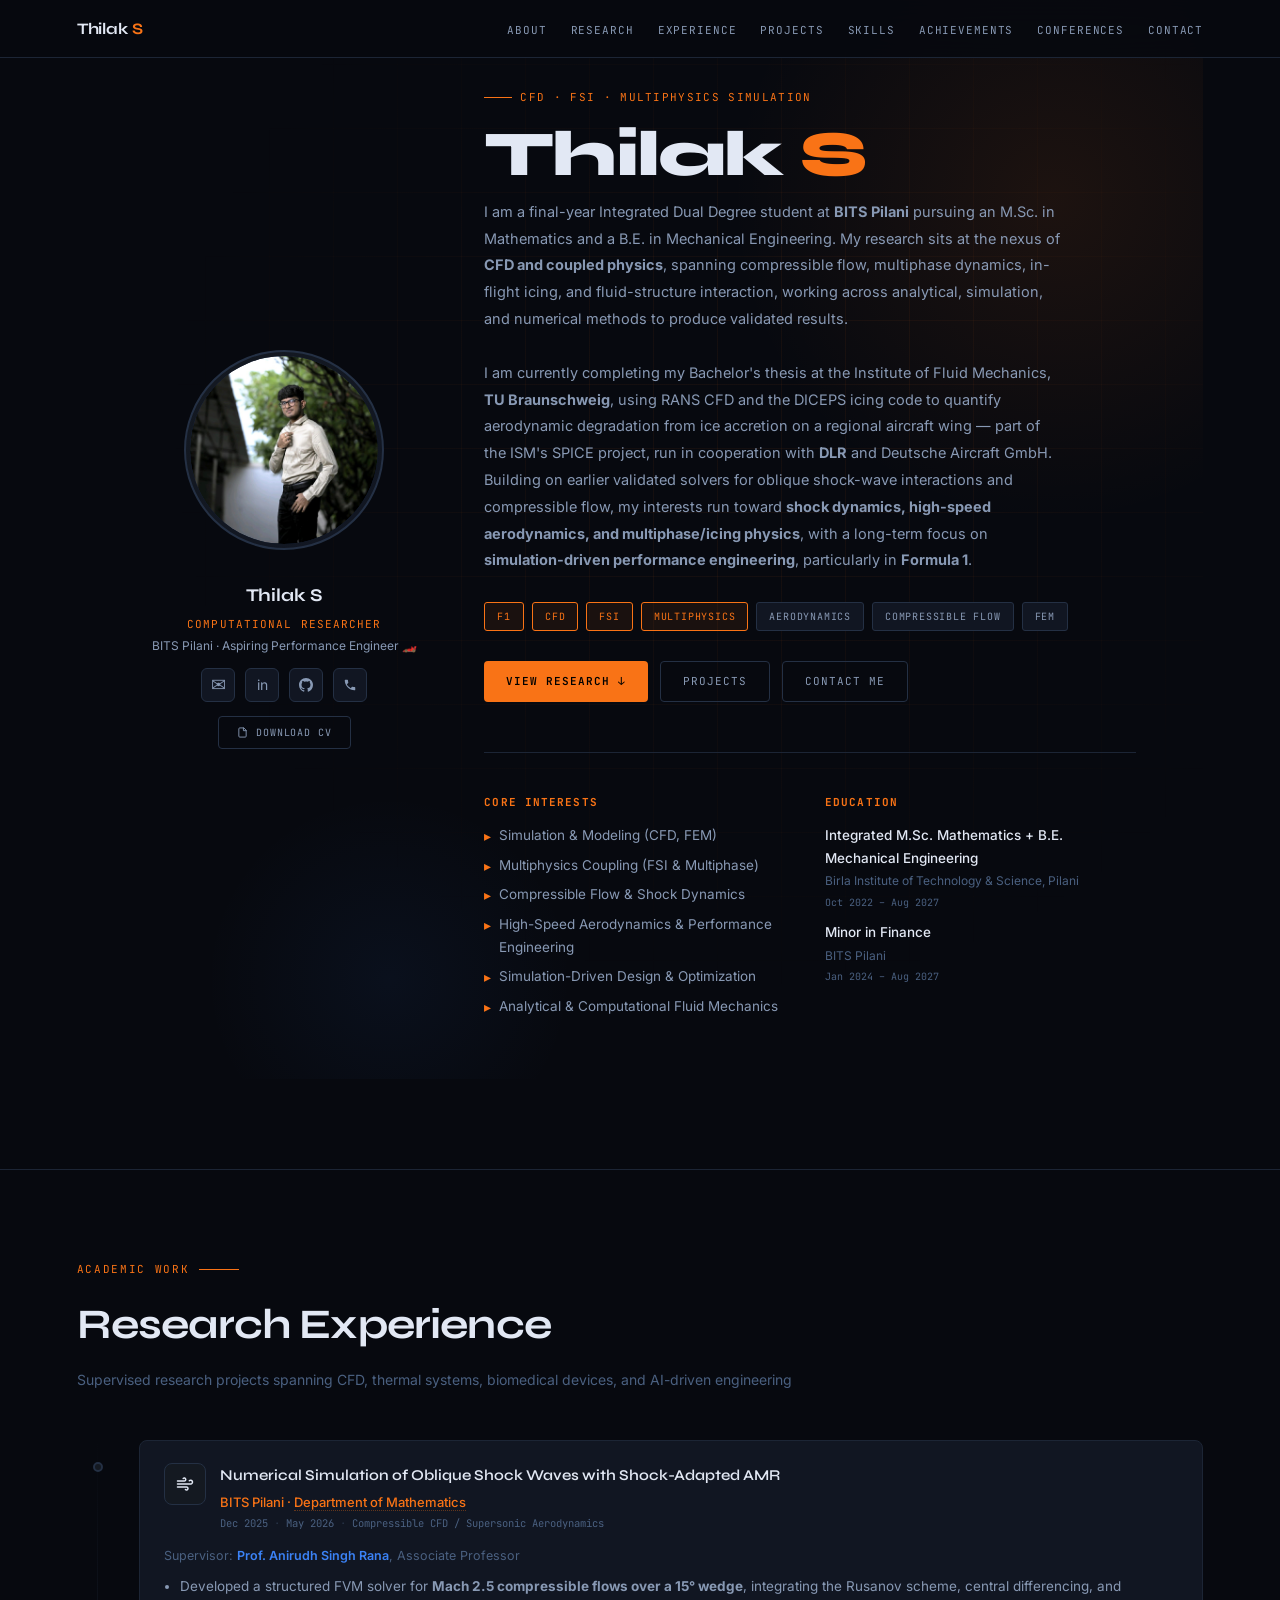
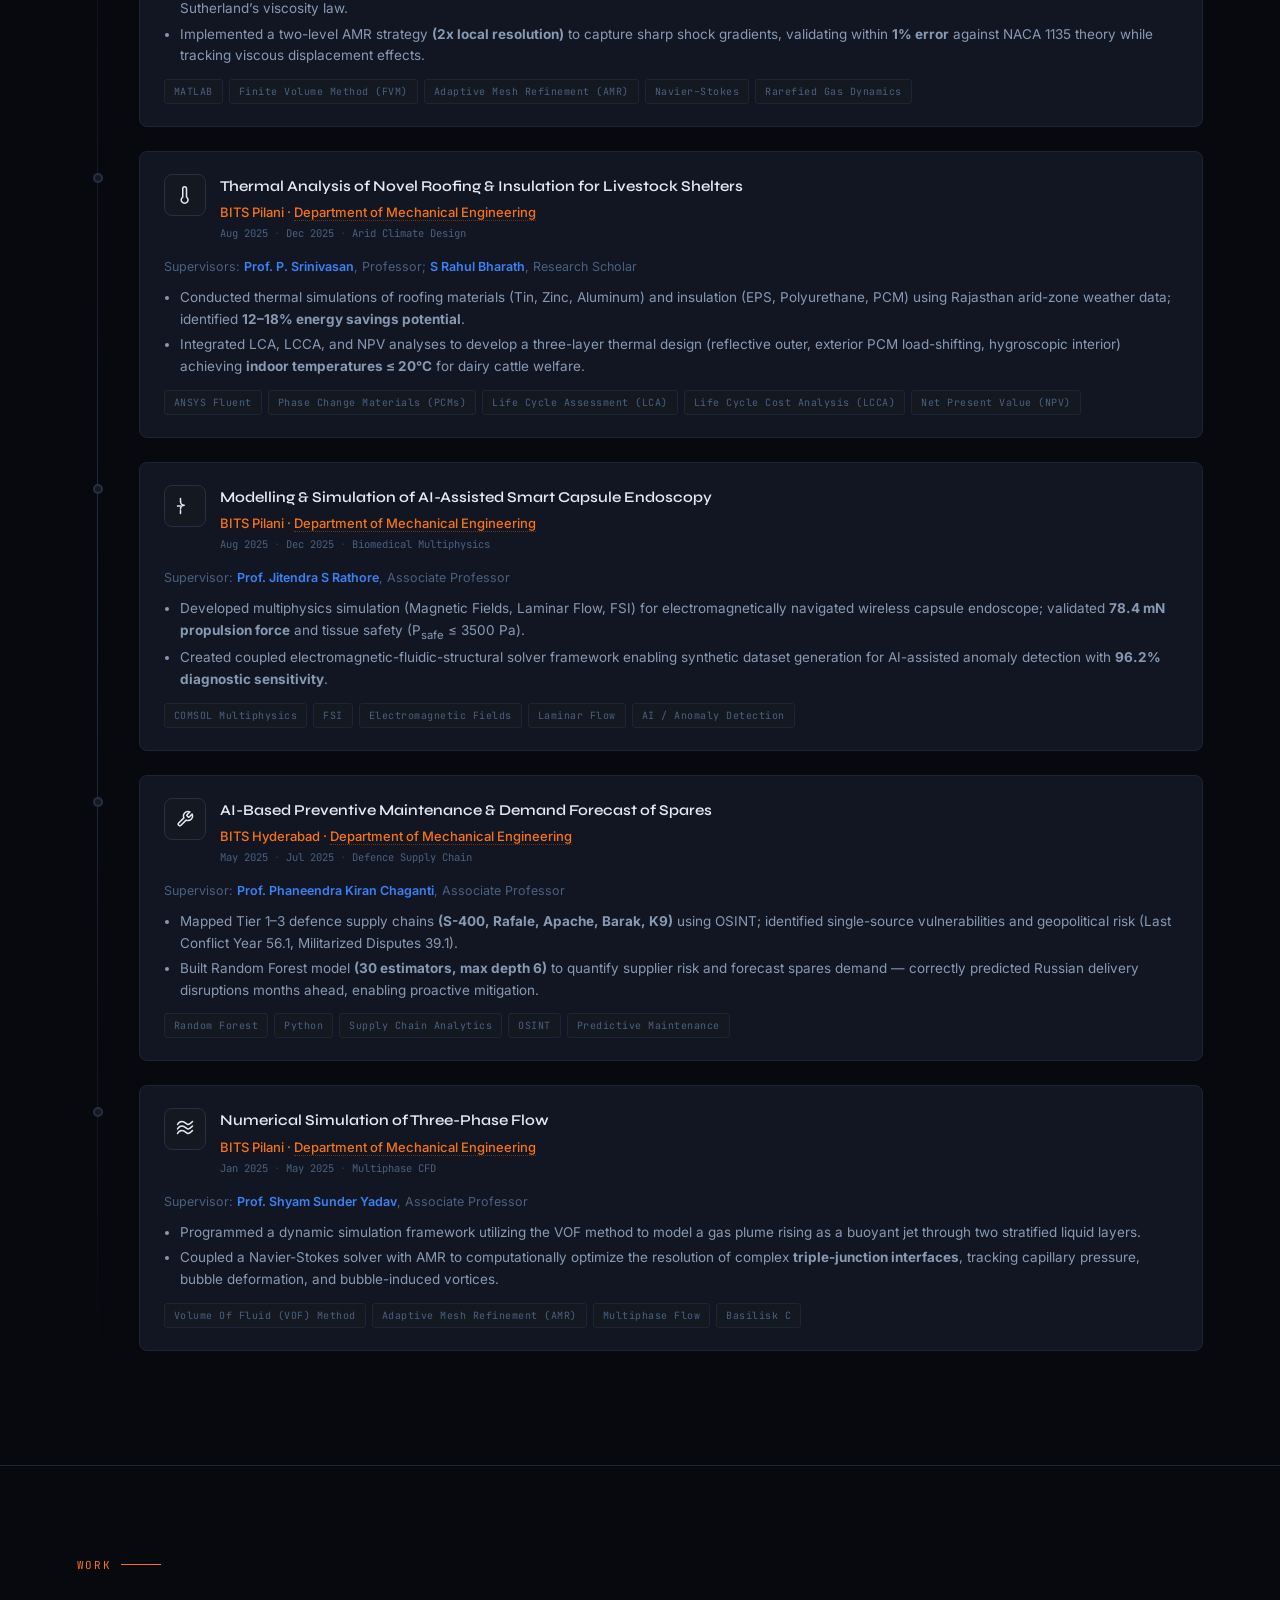
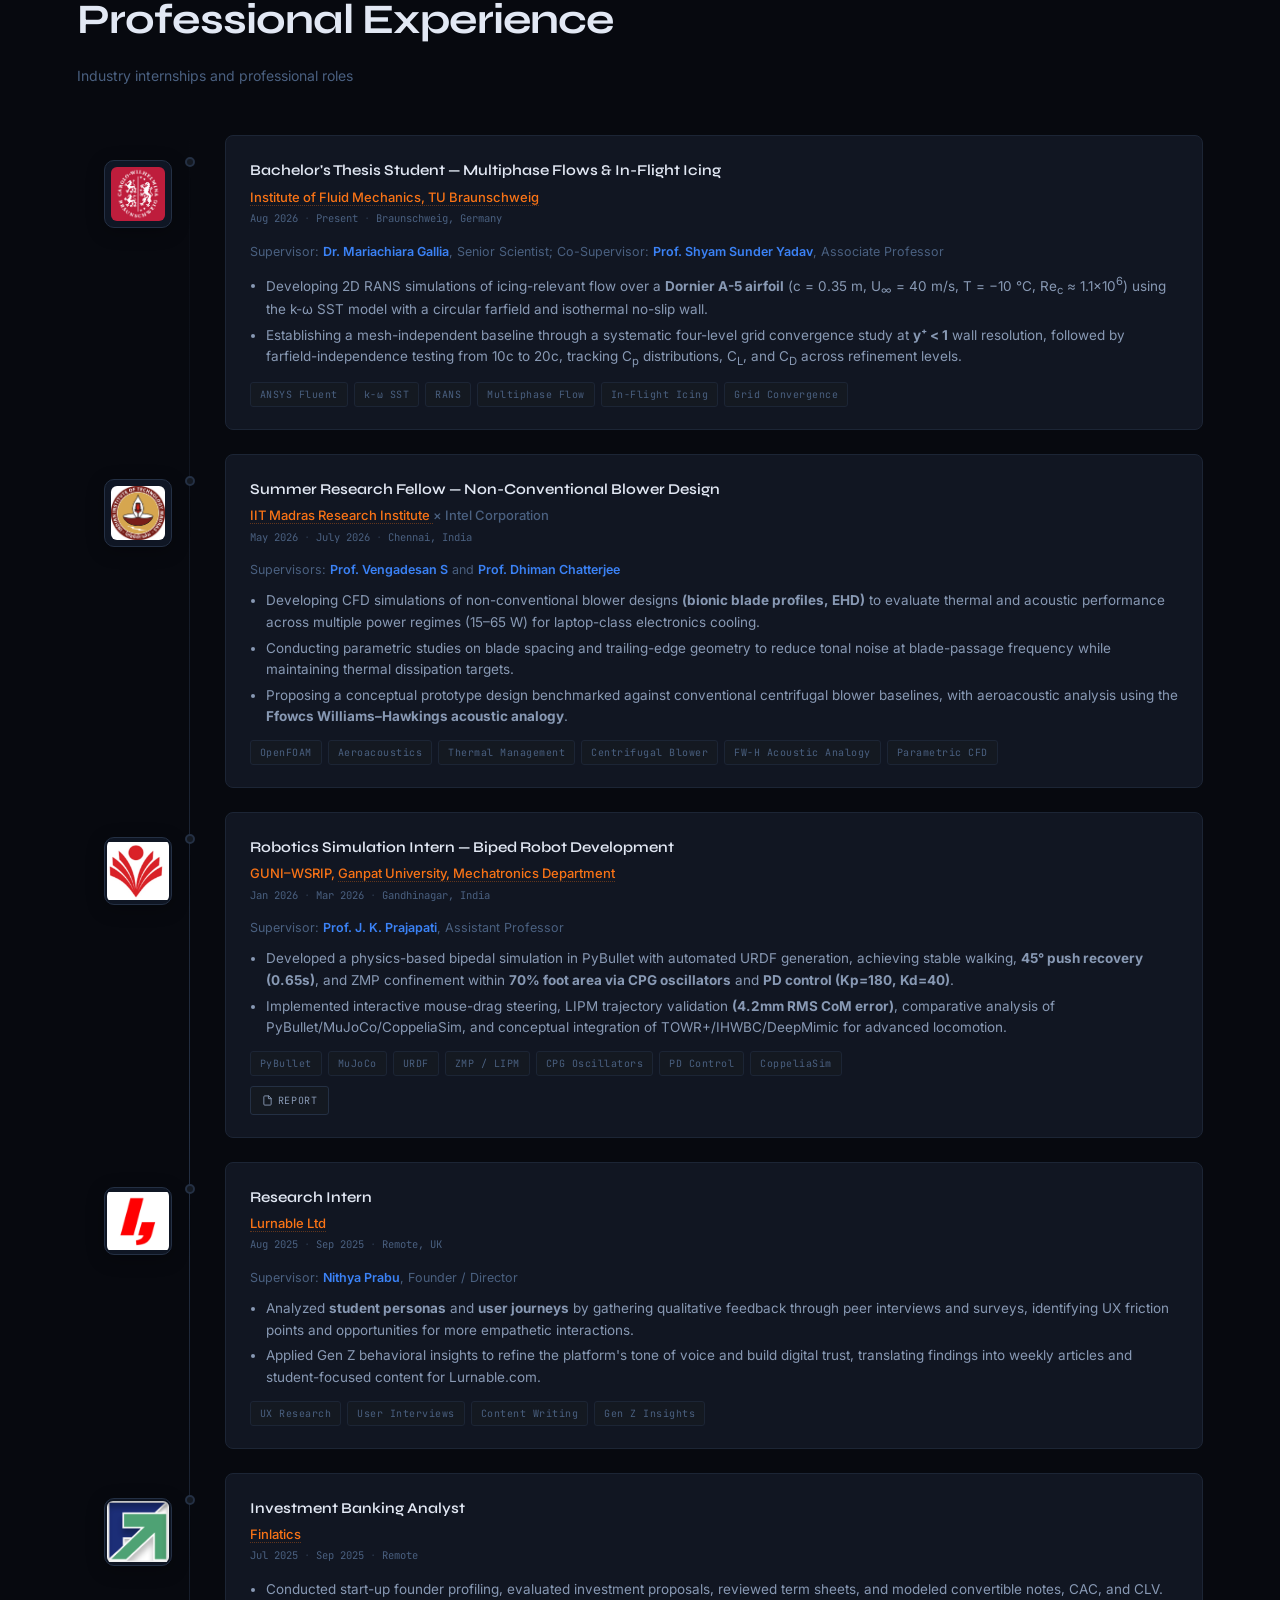
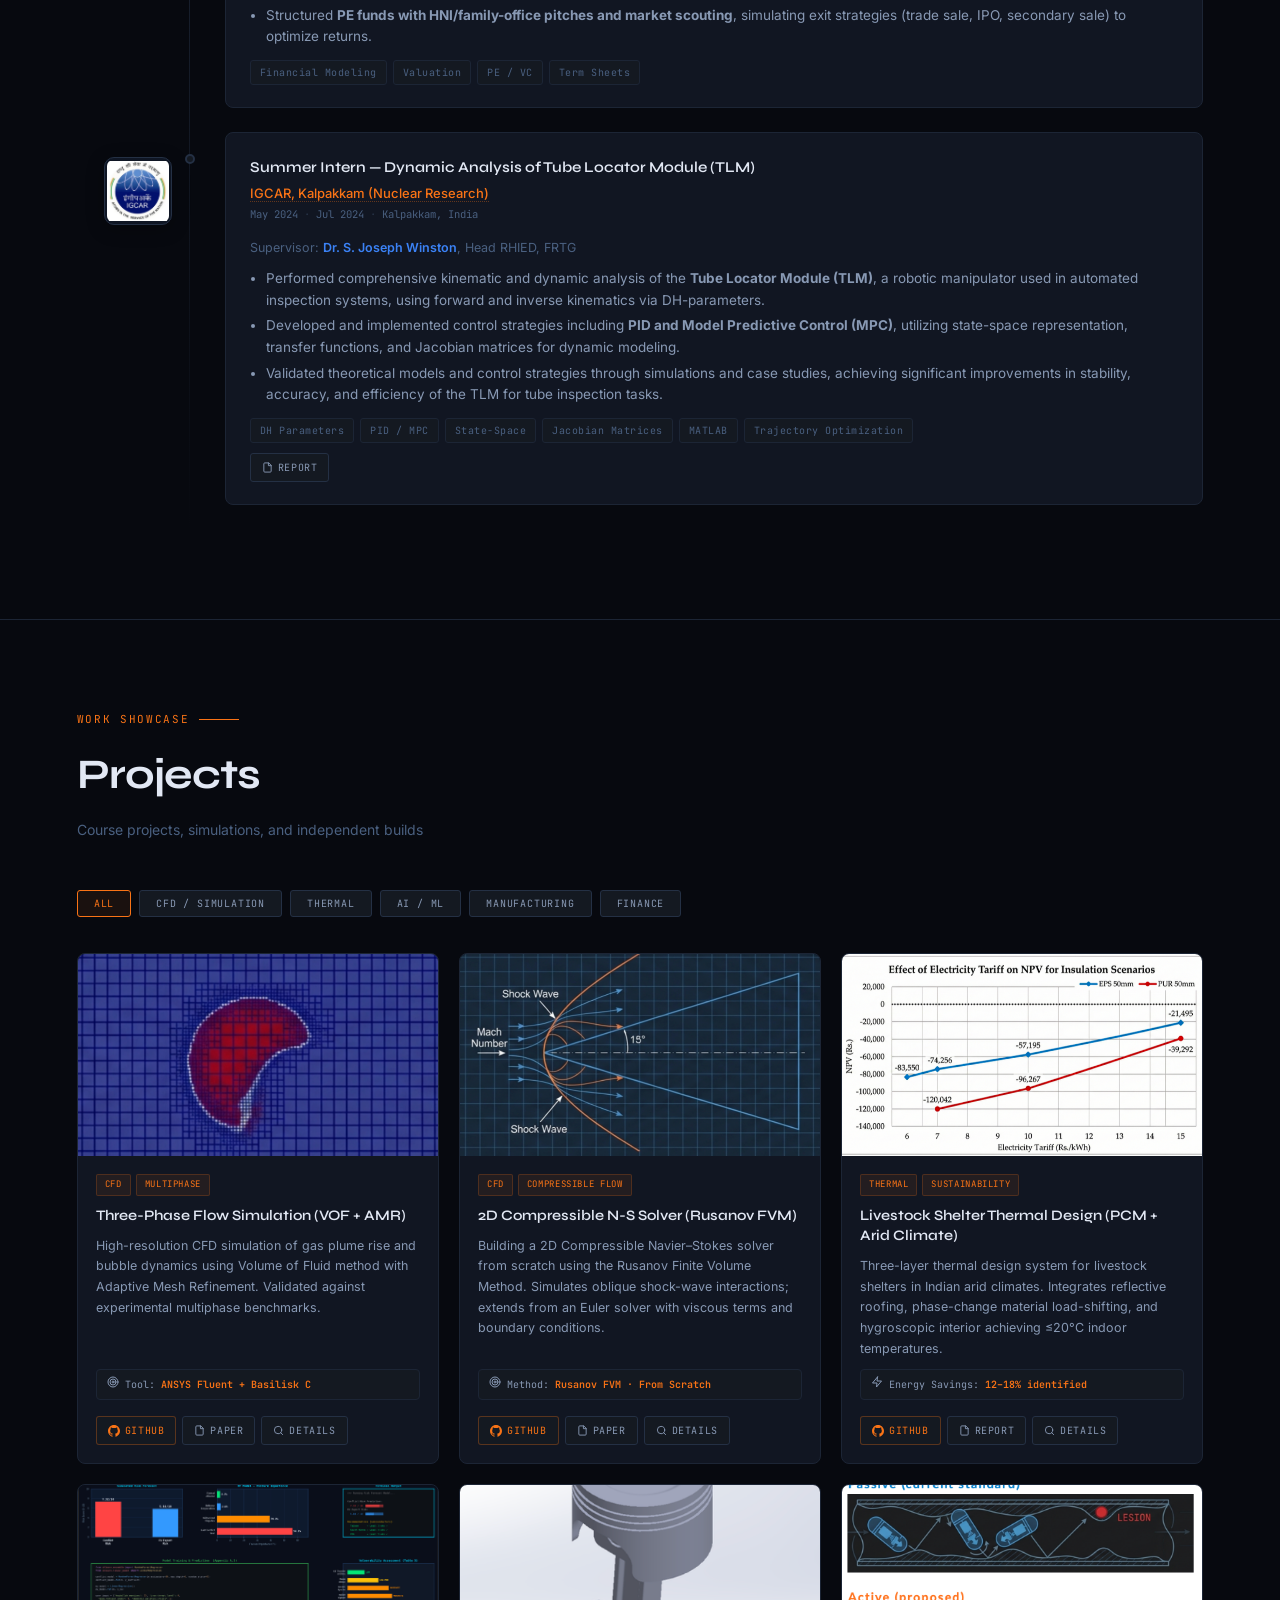
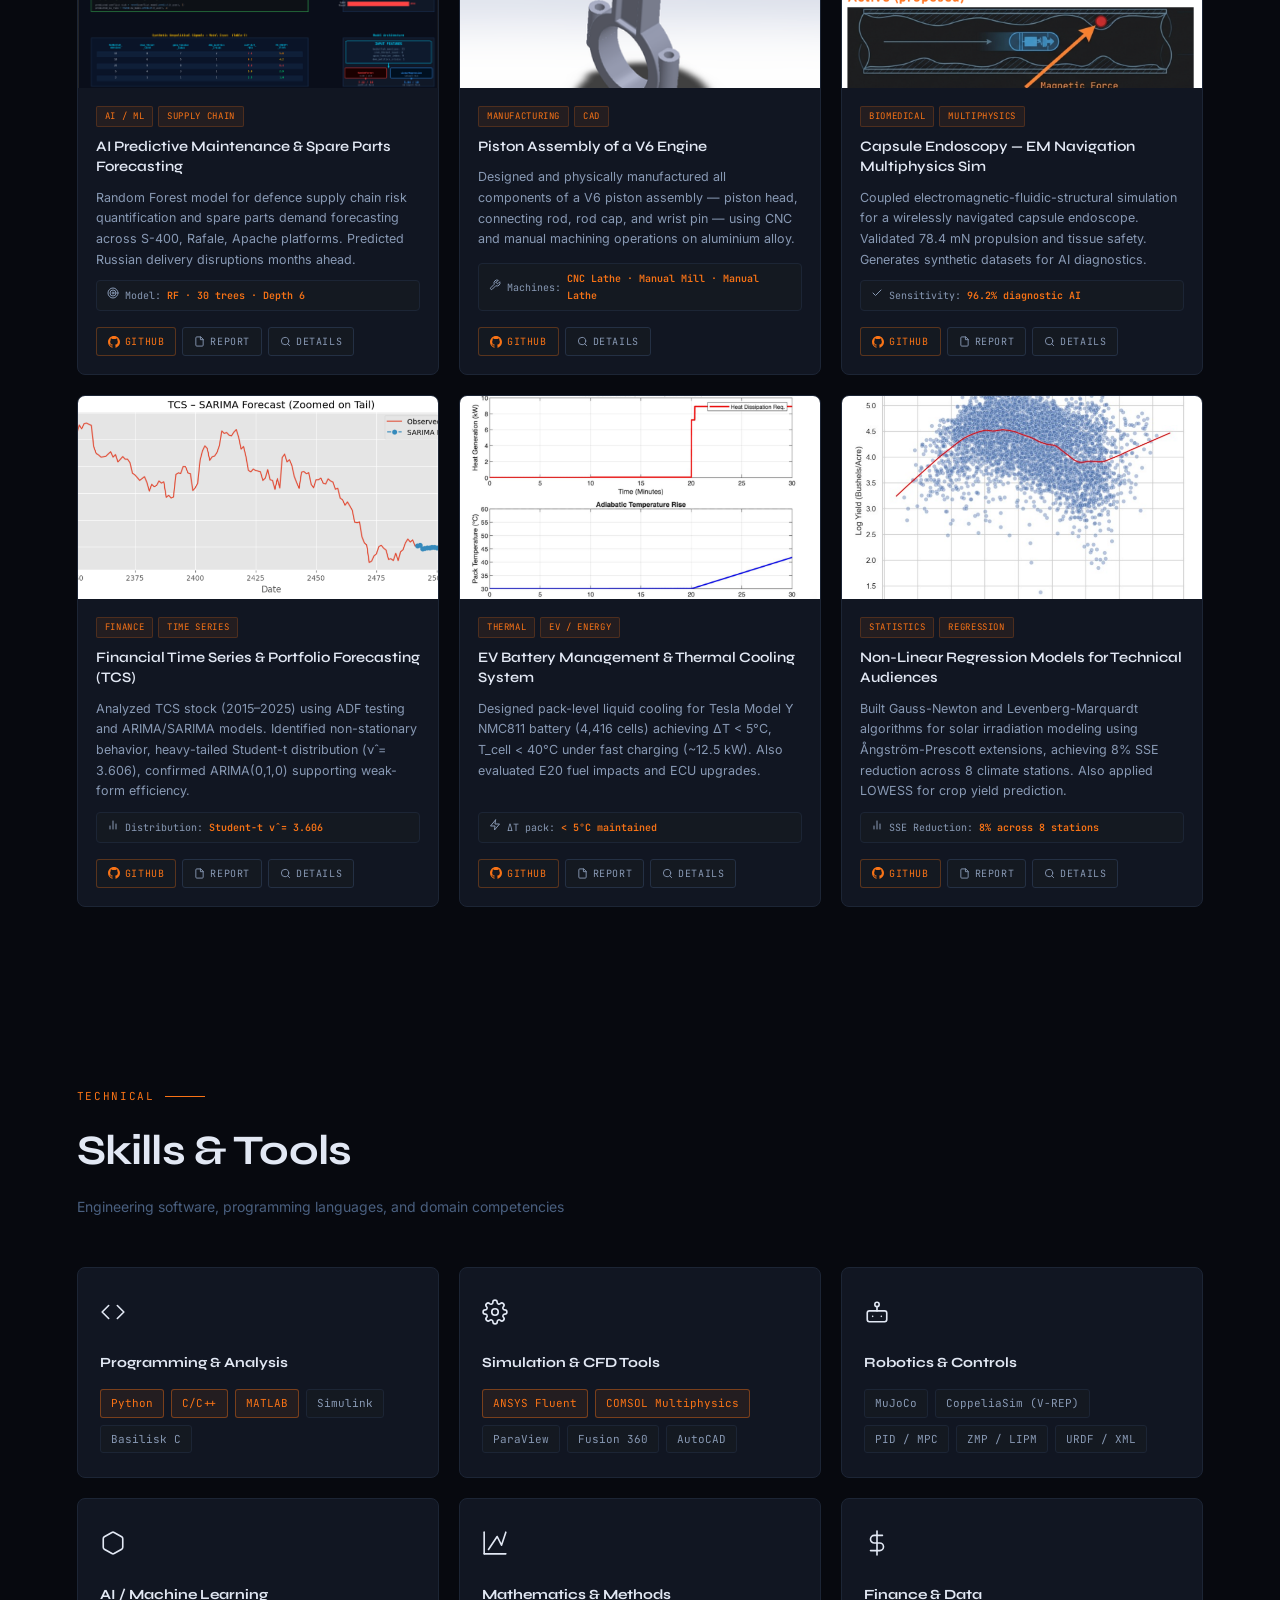
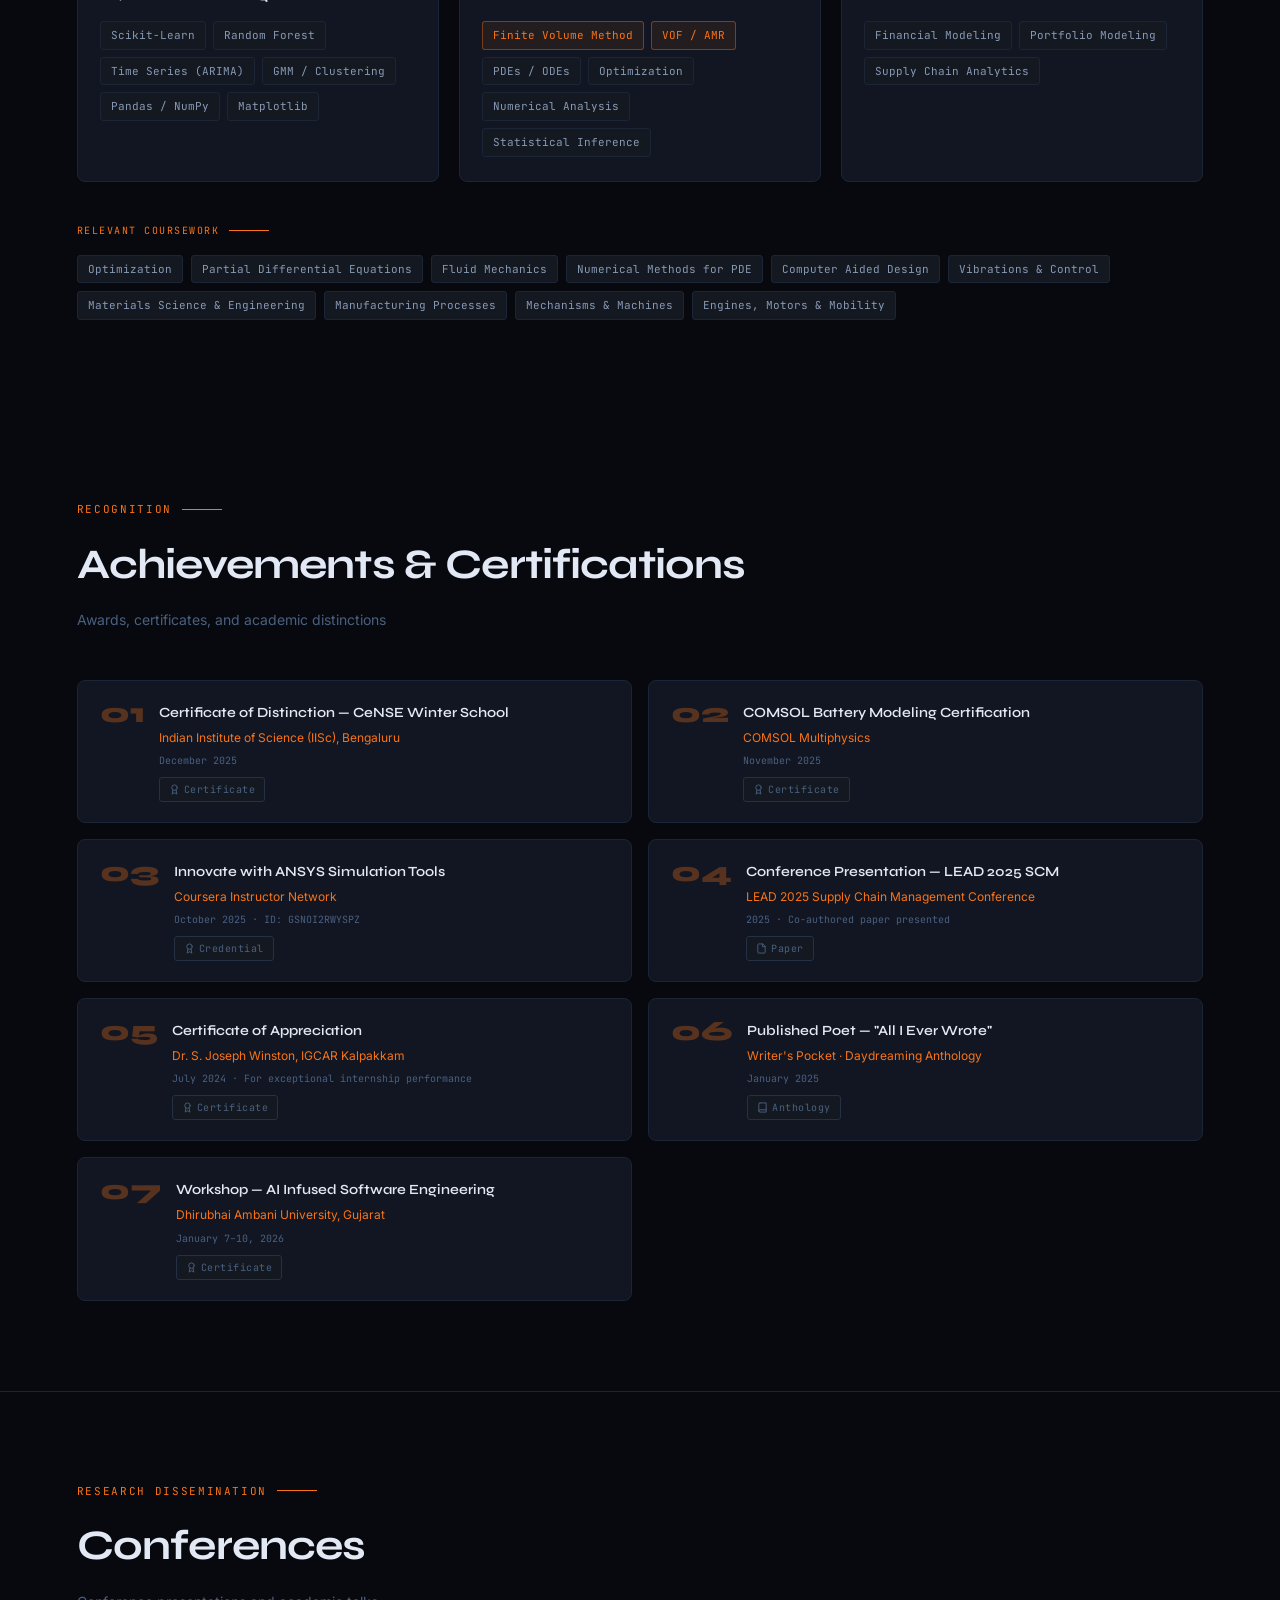
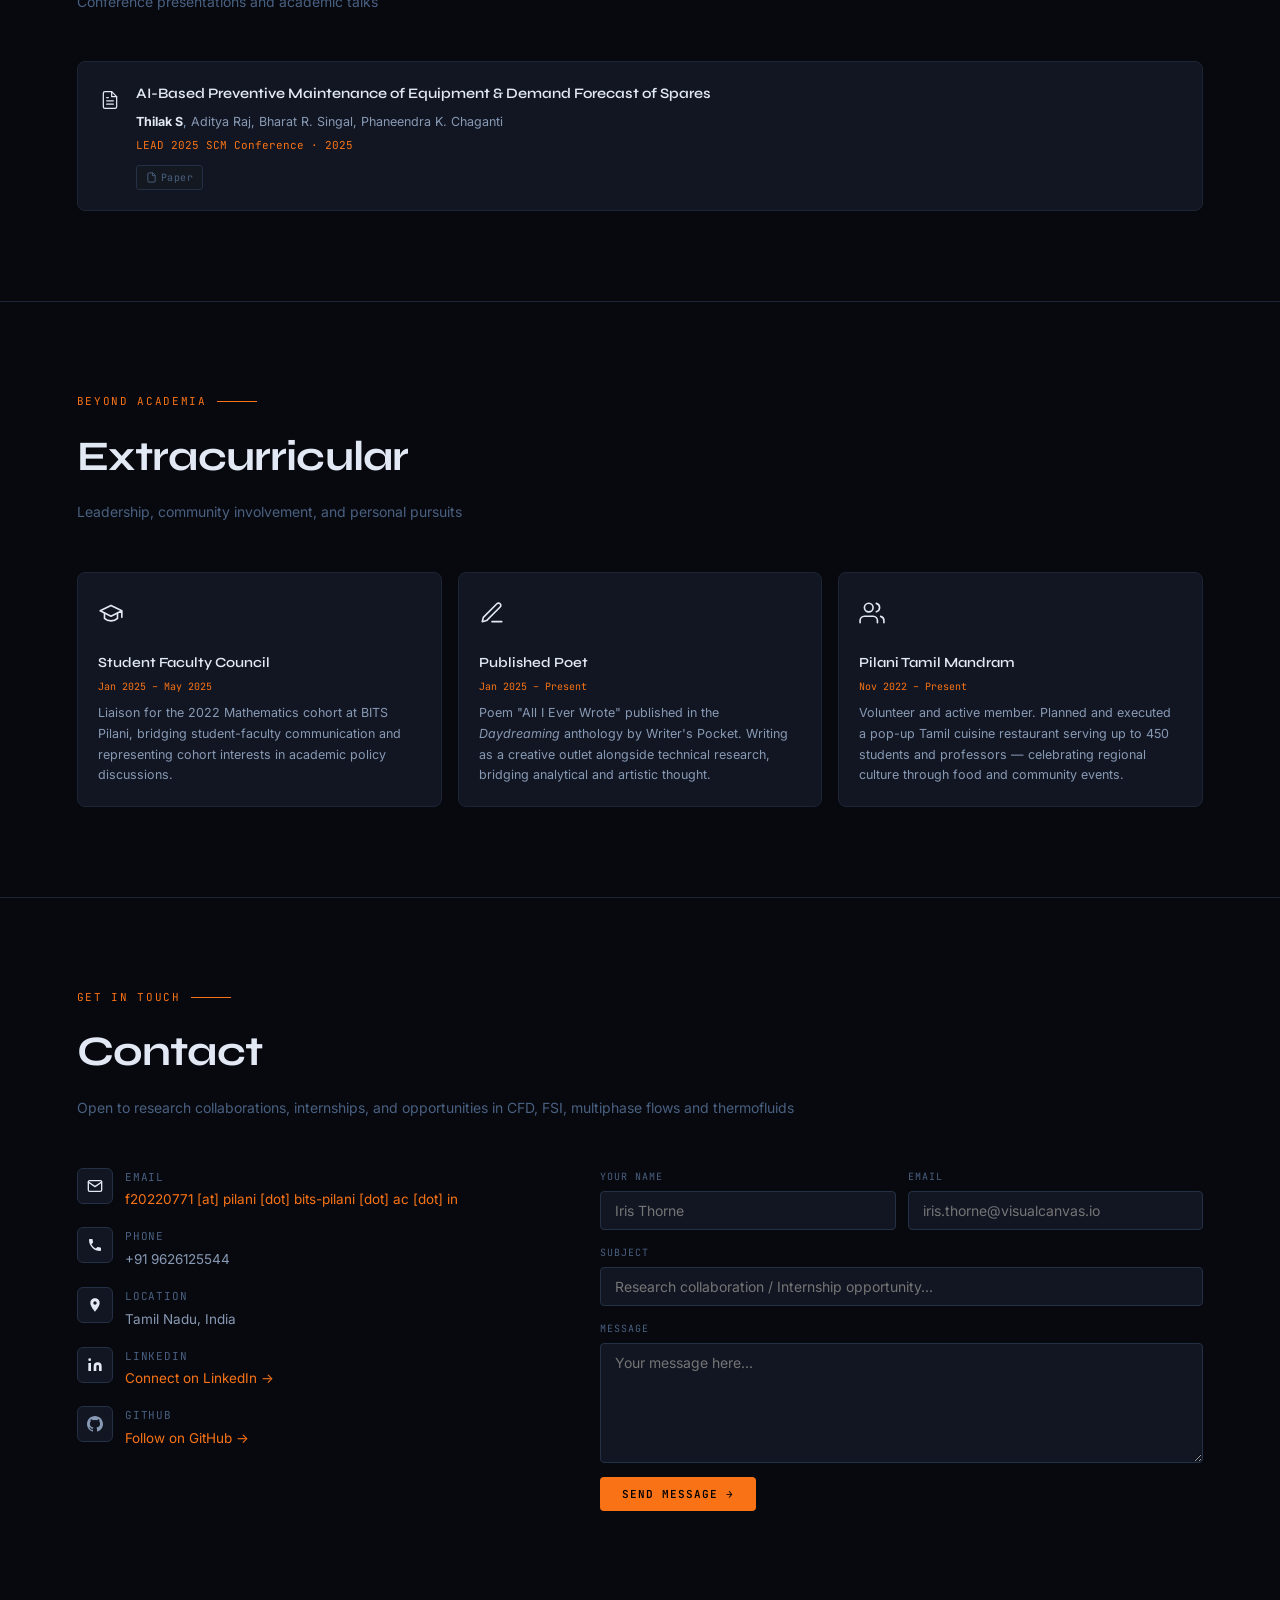
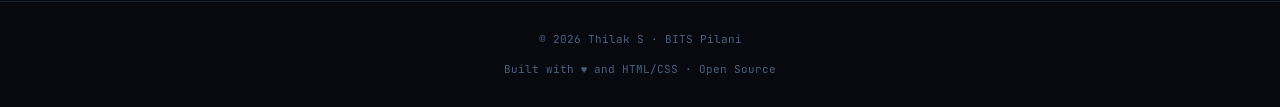
==== commit 19433dbf: "Revise hero bio with updated research information Updated the hero bio to include current research a" ====
--- a/index.html
+++ b/index.html
@@ -1755,17 +1755,13 @@
           <div class="hero-eyebrow">CFD · FSI · Multiphysics Simulation</div>
           <h1 class="hero-bigname">Thilak <span class="accent">S</span></h1>
 
-          <p class="hero-bio">
-            I am a final-year Integrated Dual Degree student at <strong>BITS Pilani</strong> pursuing an M.Sc. in Mathematics 
-            and a B.E. in Mechanical Engineering. My research sits at the nexus of <strong>CFD and coupled physics</strong>, spanning 
-            compressible flow, multiphase dynamics, and fluid-structure interaction, working across analytical, simulation, and numerical methods
-            to produce validated results. 
-            <br><br>
-            Having recently developed validated solvers for oblique shock-wave 
-            interactions and compressible flow phenomena, I am driven by the challenge of capturing high-speed 
-            flow behaviour with numerical precision. My interests run toward <strong>shock dynamics and high-speed aerodynamics</strong>, 
-            with a long-term focus on <strong>simulation-driven performance engineering</strong>, particularly in <strong>Formula 1</strong>.
-          </p>
+         <p class="hero-bio">
+          I am a final-year Integrated Dual Degree student at <strong>BITS Pilani</strong> pursuing an M.Sc. in Mathematics and a B.E. in Mechanical Engineering. My research sits at the nexus of <strong>CFD and coupled physics</strong>, spanning compressible flow, multiphase dynamics, in-flight icing, 
+            and fluid-structure interaction, working across analytical, simulation, and numerical methods to produce validated results.
+          <br><br>
+          I am currently completing my Bachelor's thesis at the Institute of Fluid Mechanics, <strong>TU Braunschweig</strong>, using RANS CFD and the DICEPS icing code to quantify aerodynamic degradation from ice accretion on a regional aircraft wing — part of the ISM's SPICE project, run in cooperation with <strong>DLR</strong> and Deutsche Aircraft GmbH. Building on earlier
+          validated solvers for oblique shock-wave interactions and compressible flow, my interests run toward <strong>shock dynamics, high-speed aerodynamics, and multiphase/icing physics</strong>, with a long-term focus on <strong>simulation-driven performance engineering</strong>, particularly in <strong>Formula 1</strong>.
+         </p>
 
           <div class="hero-pills">
             <span class="pill active">F1</span>
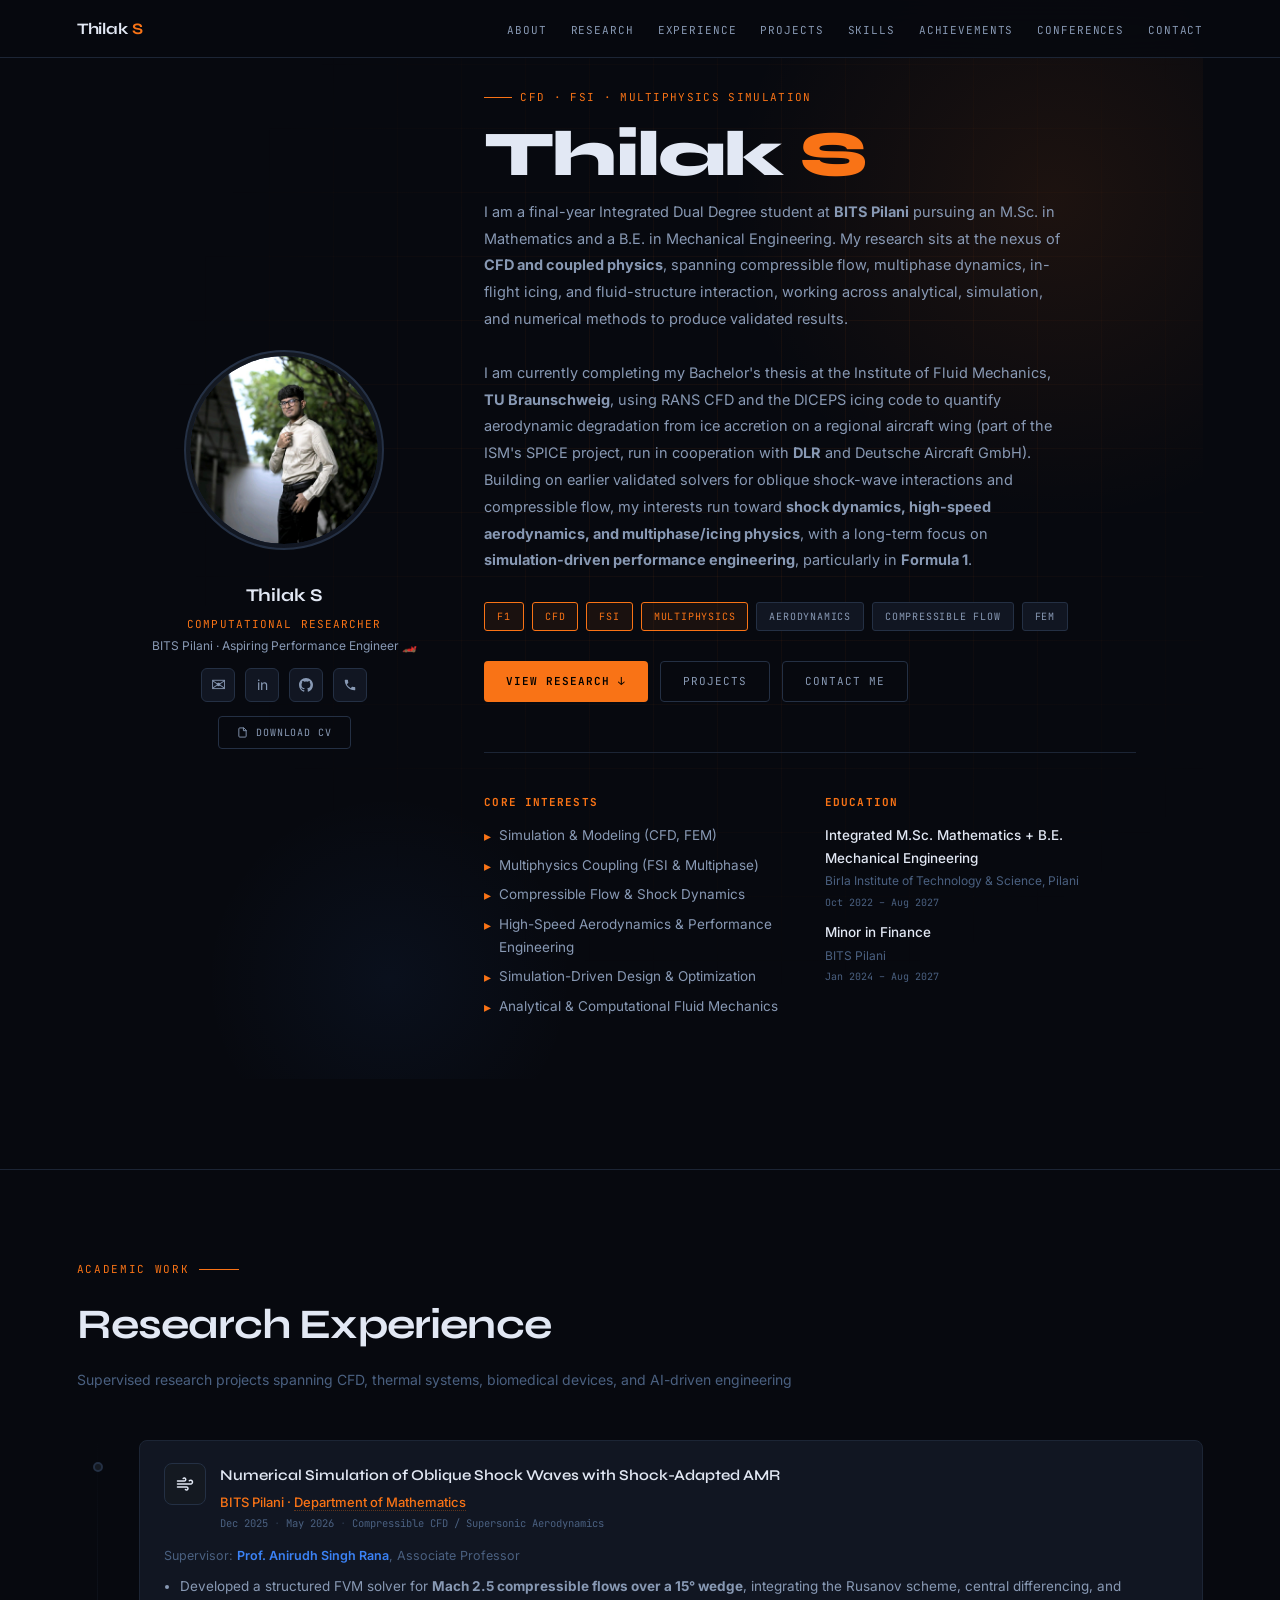
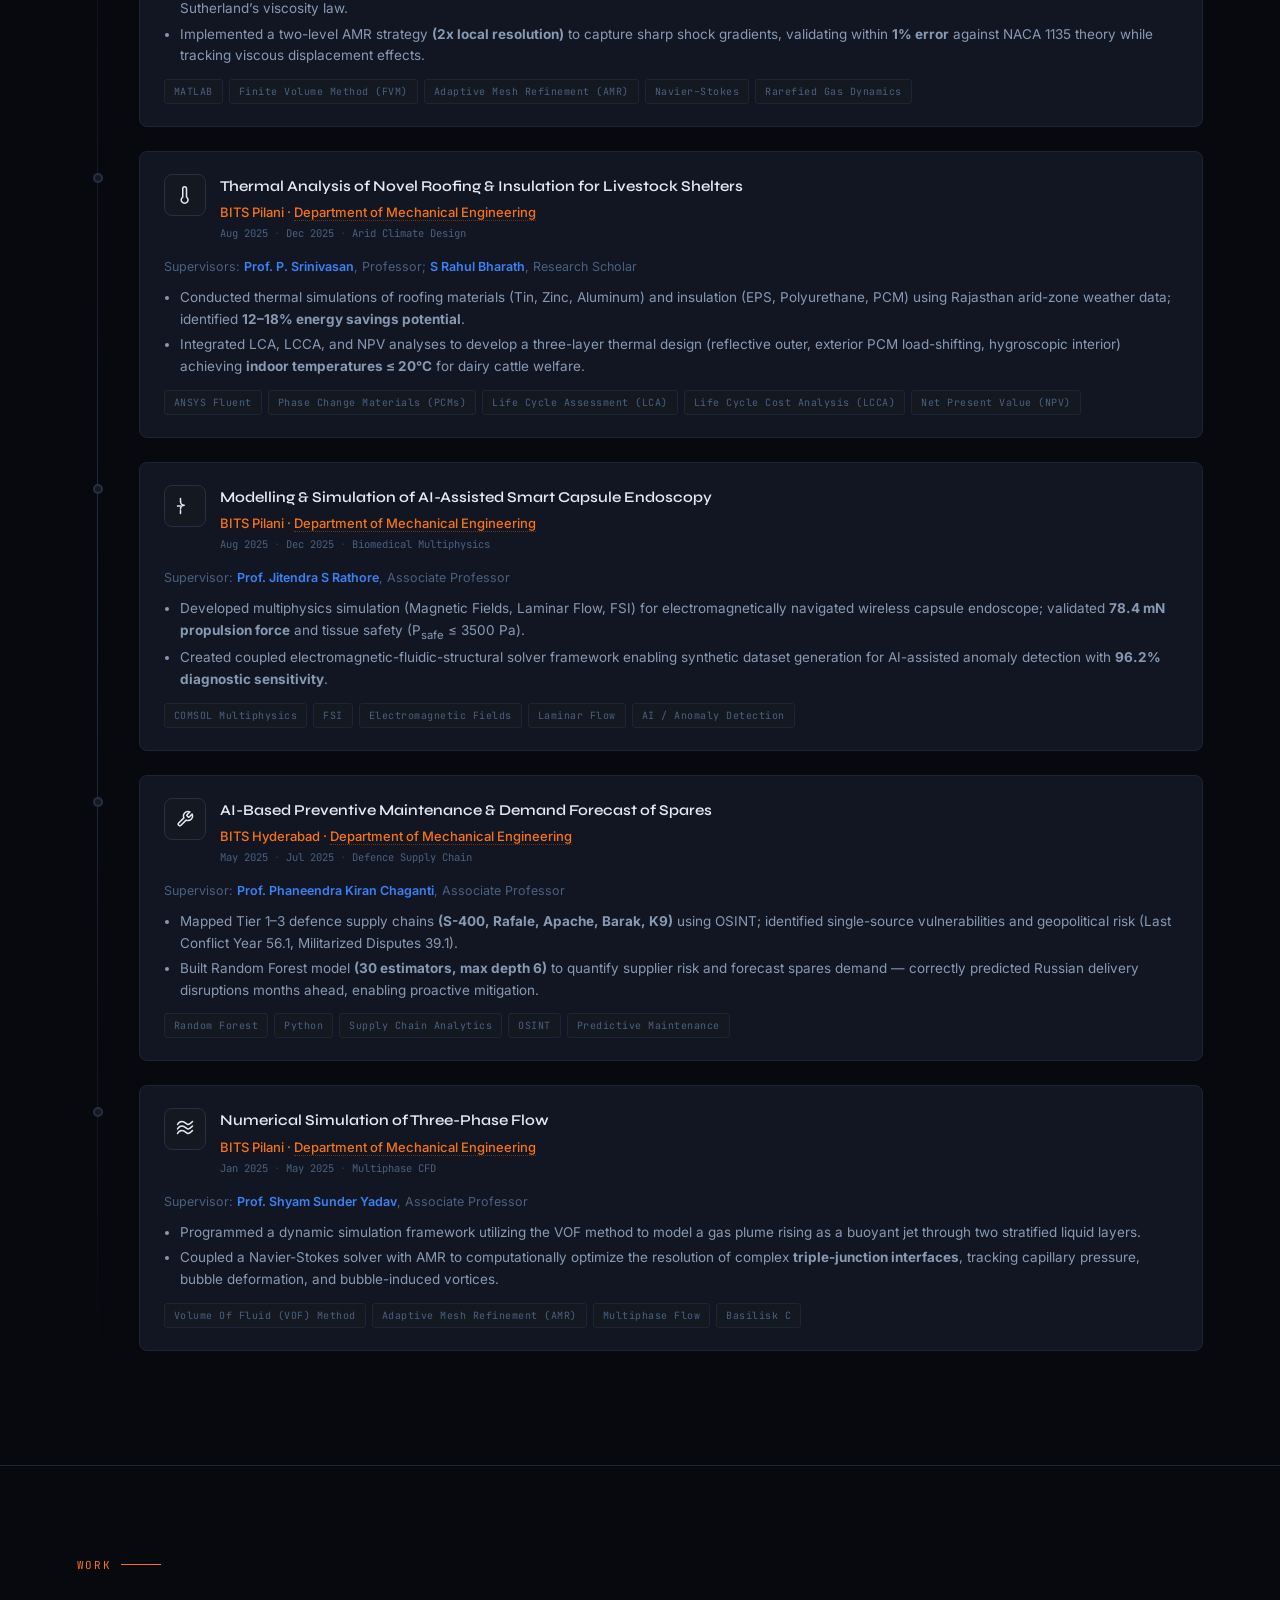
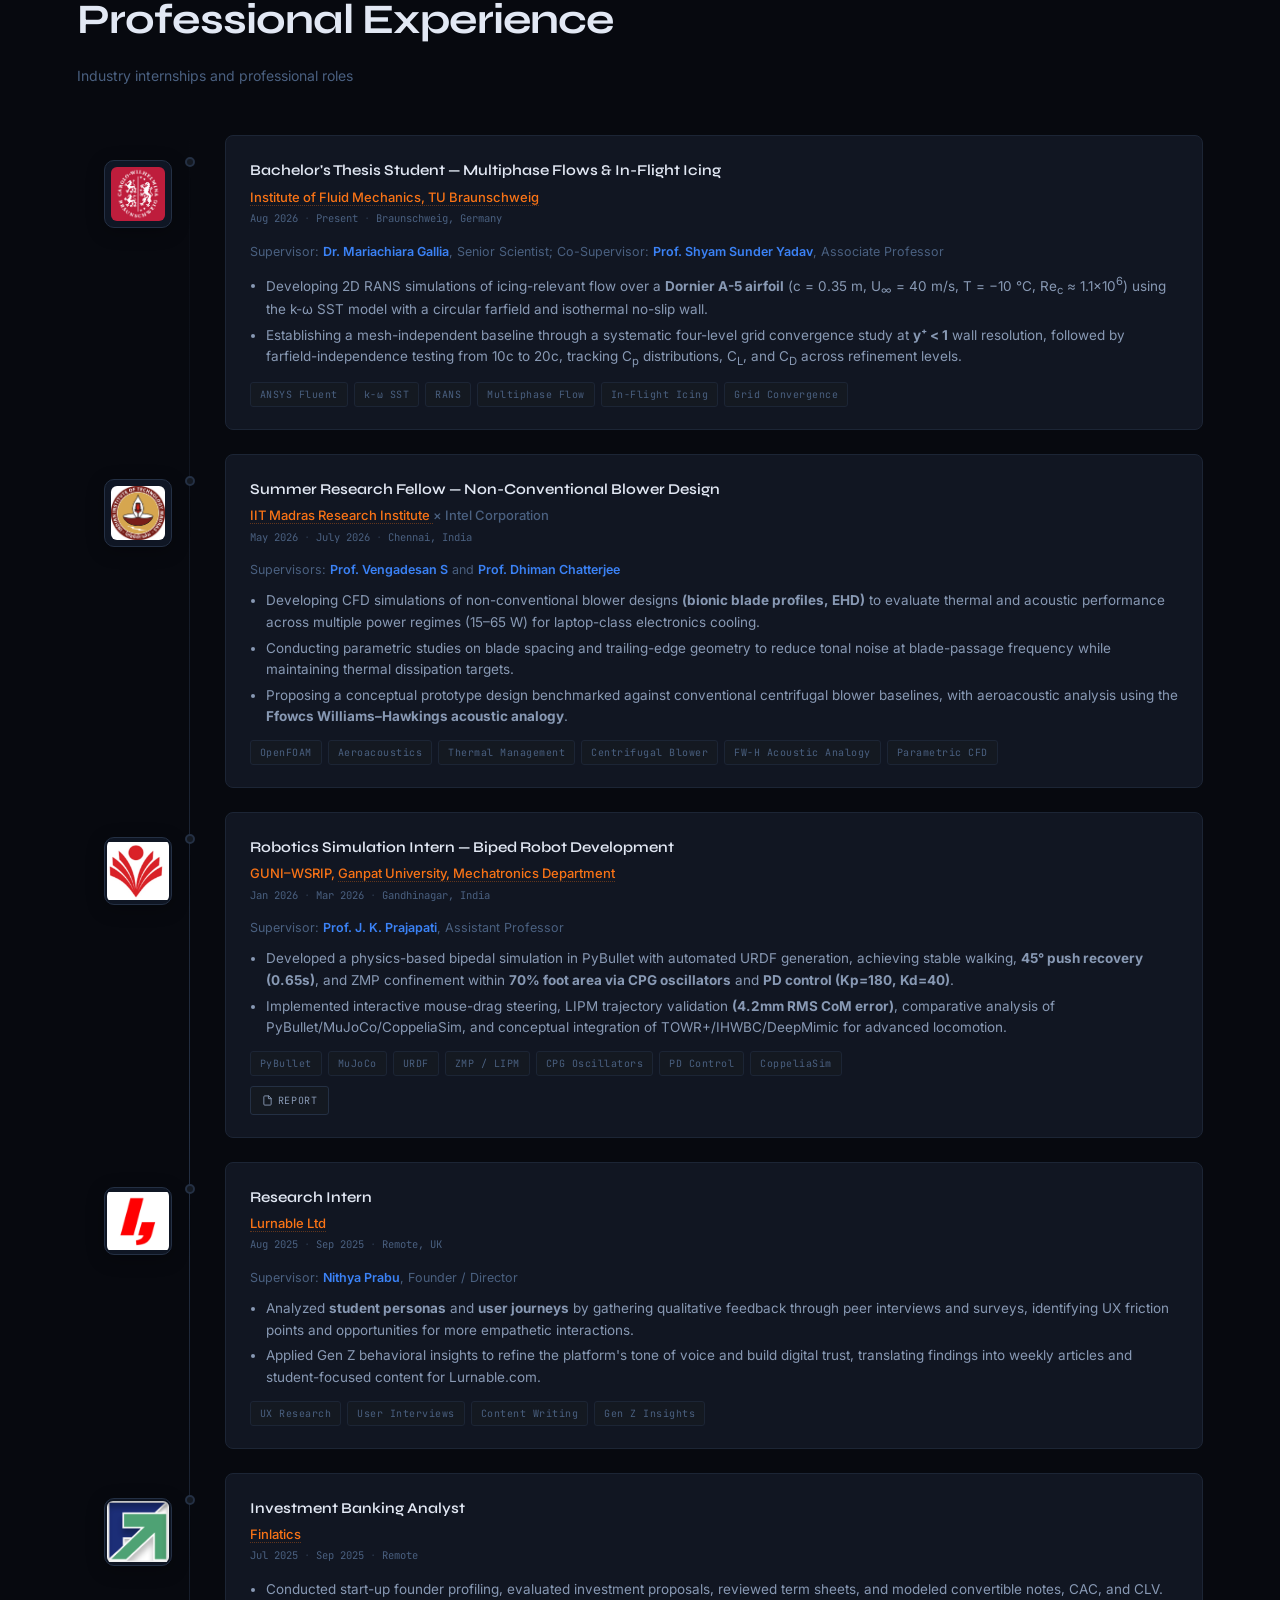
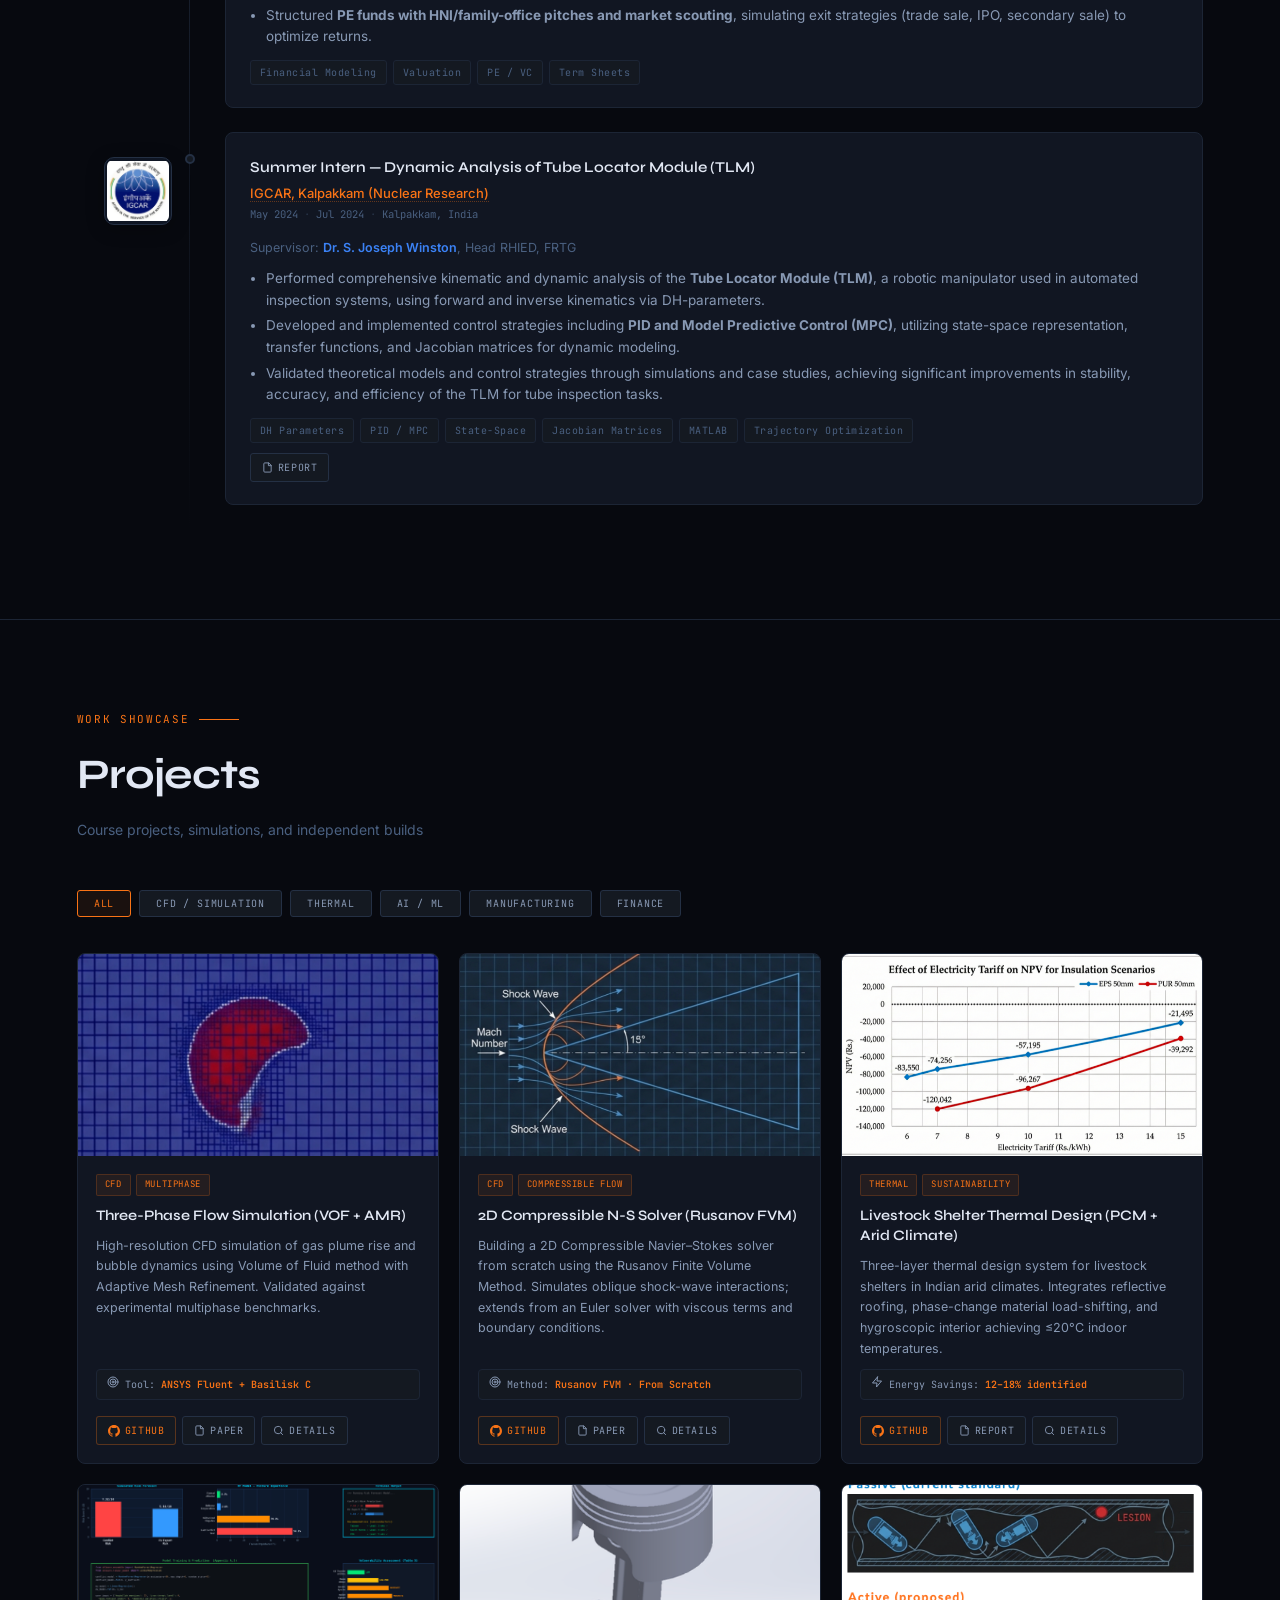
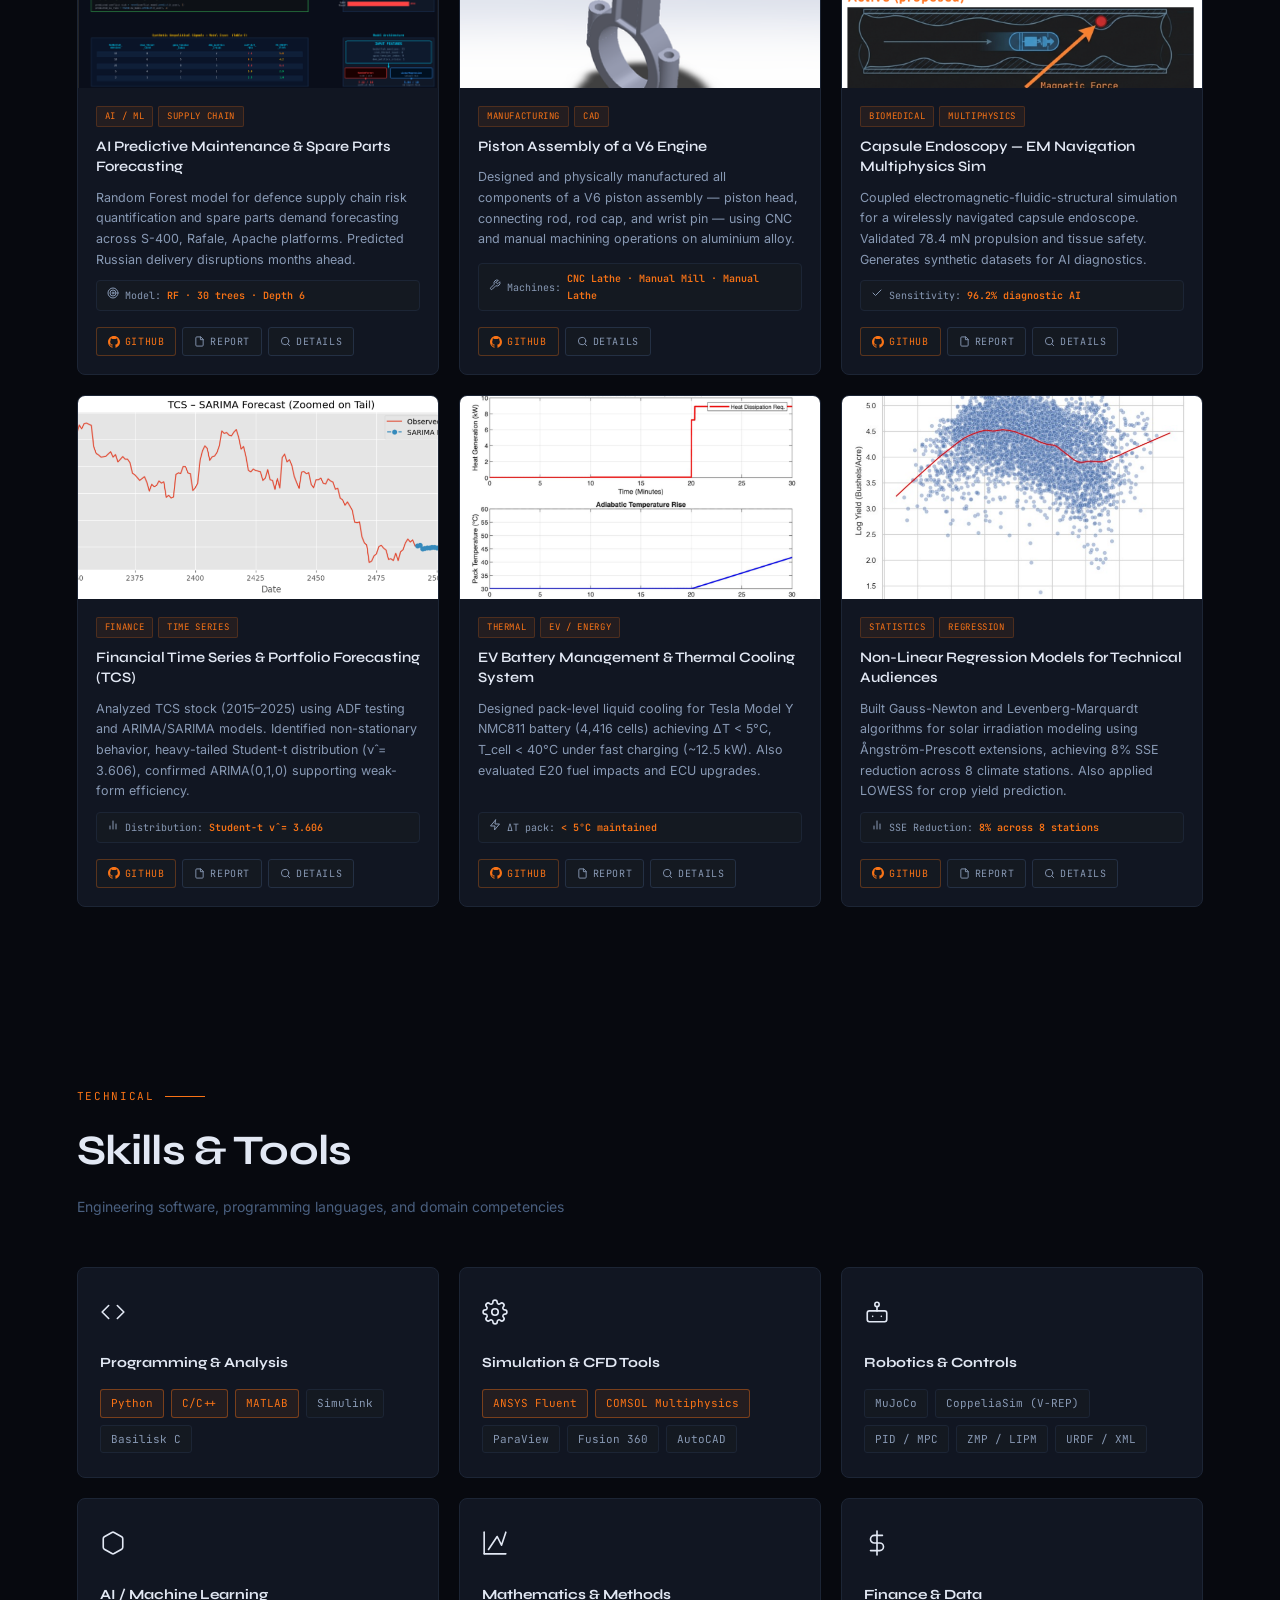
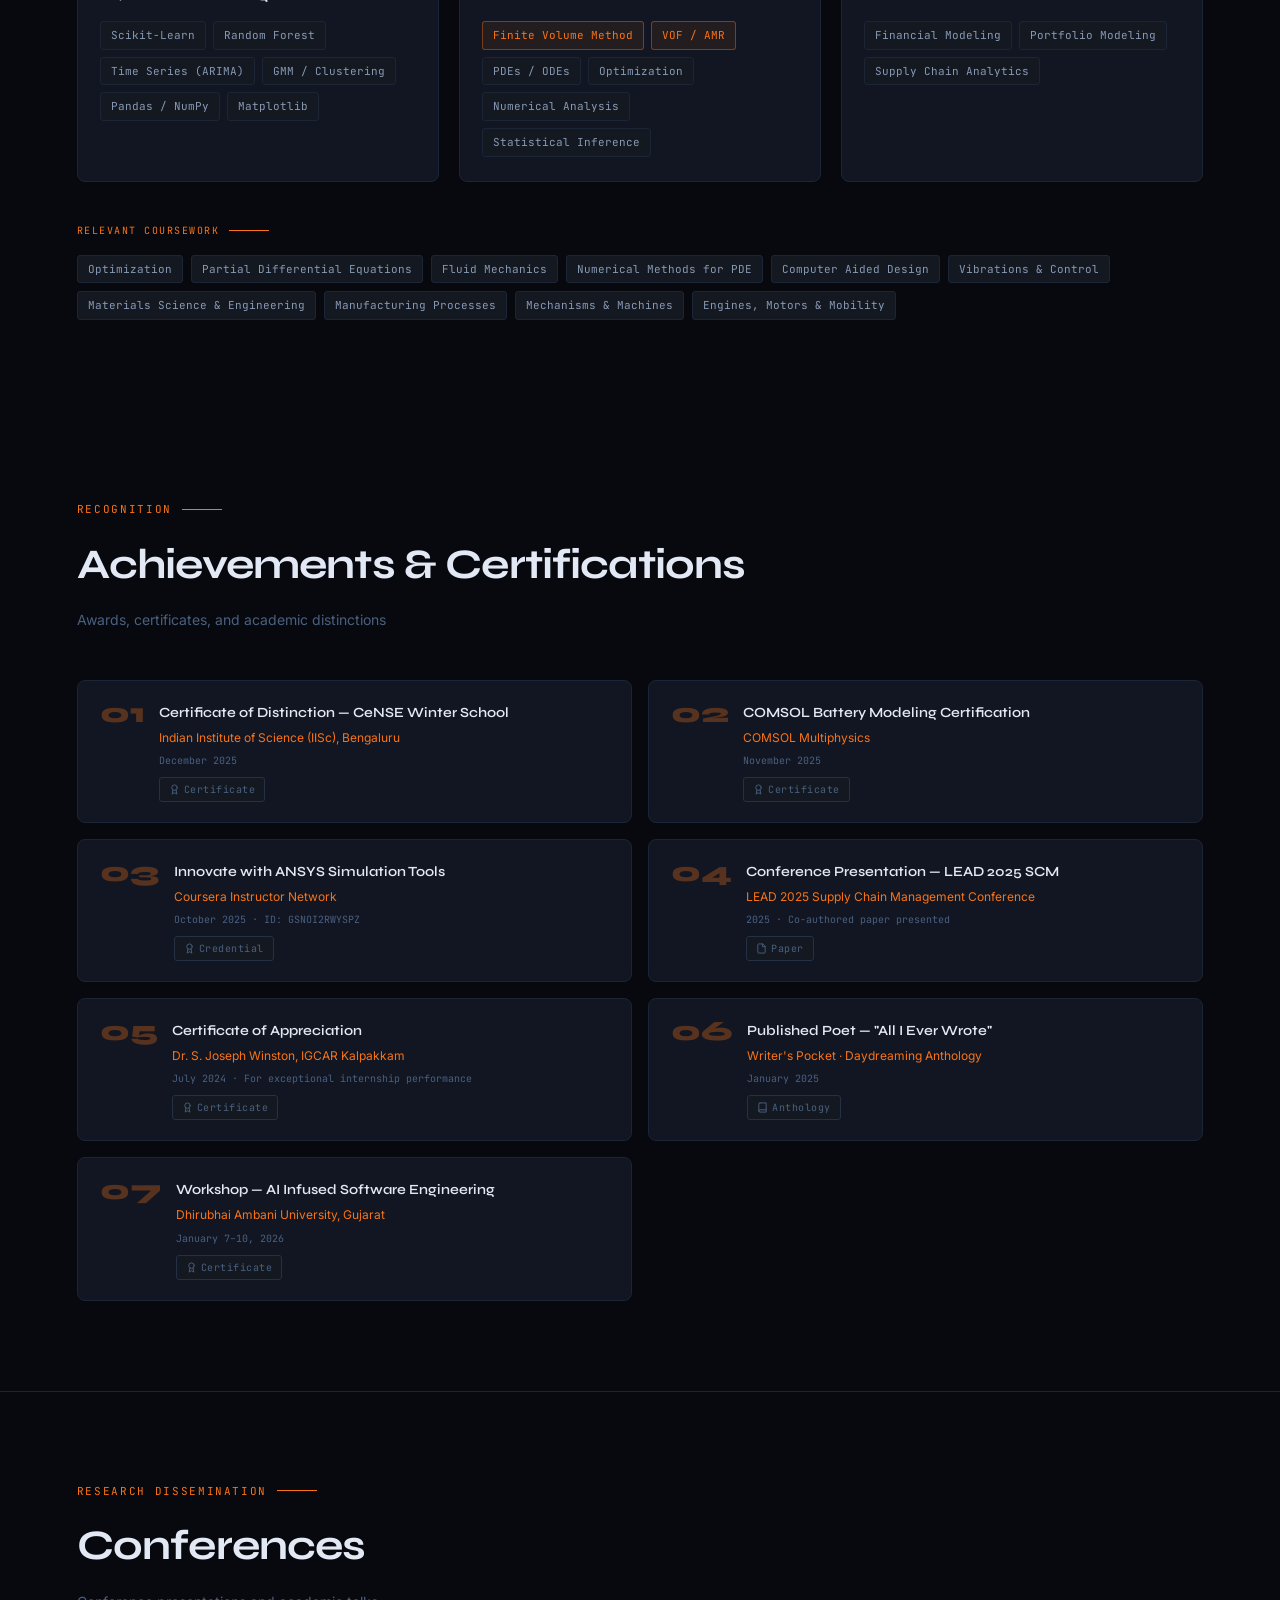
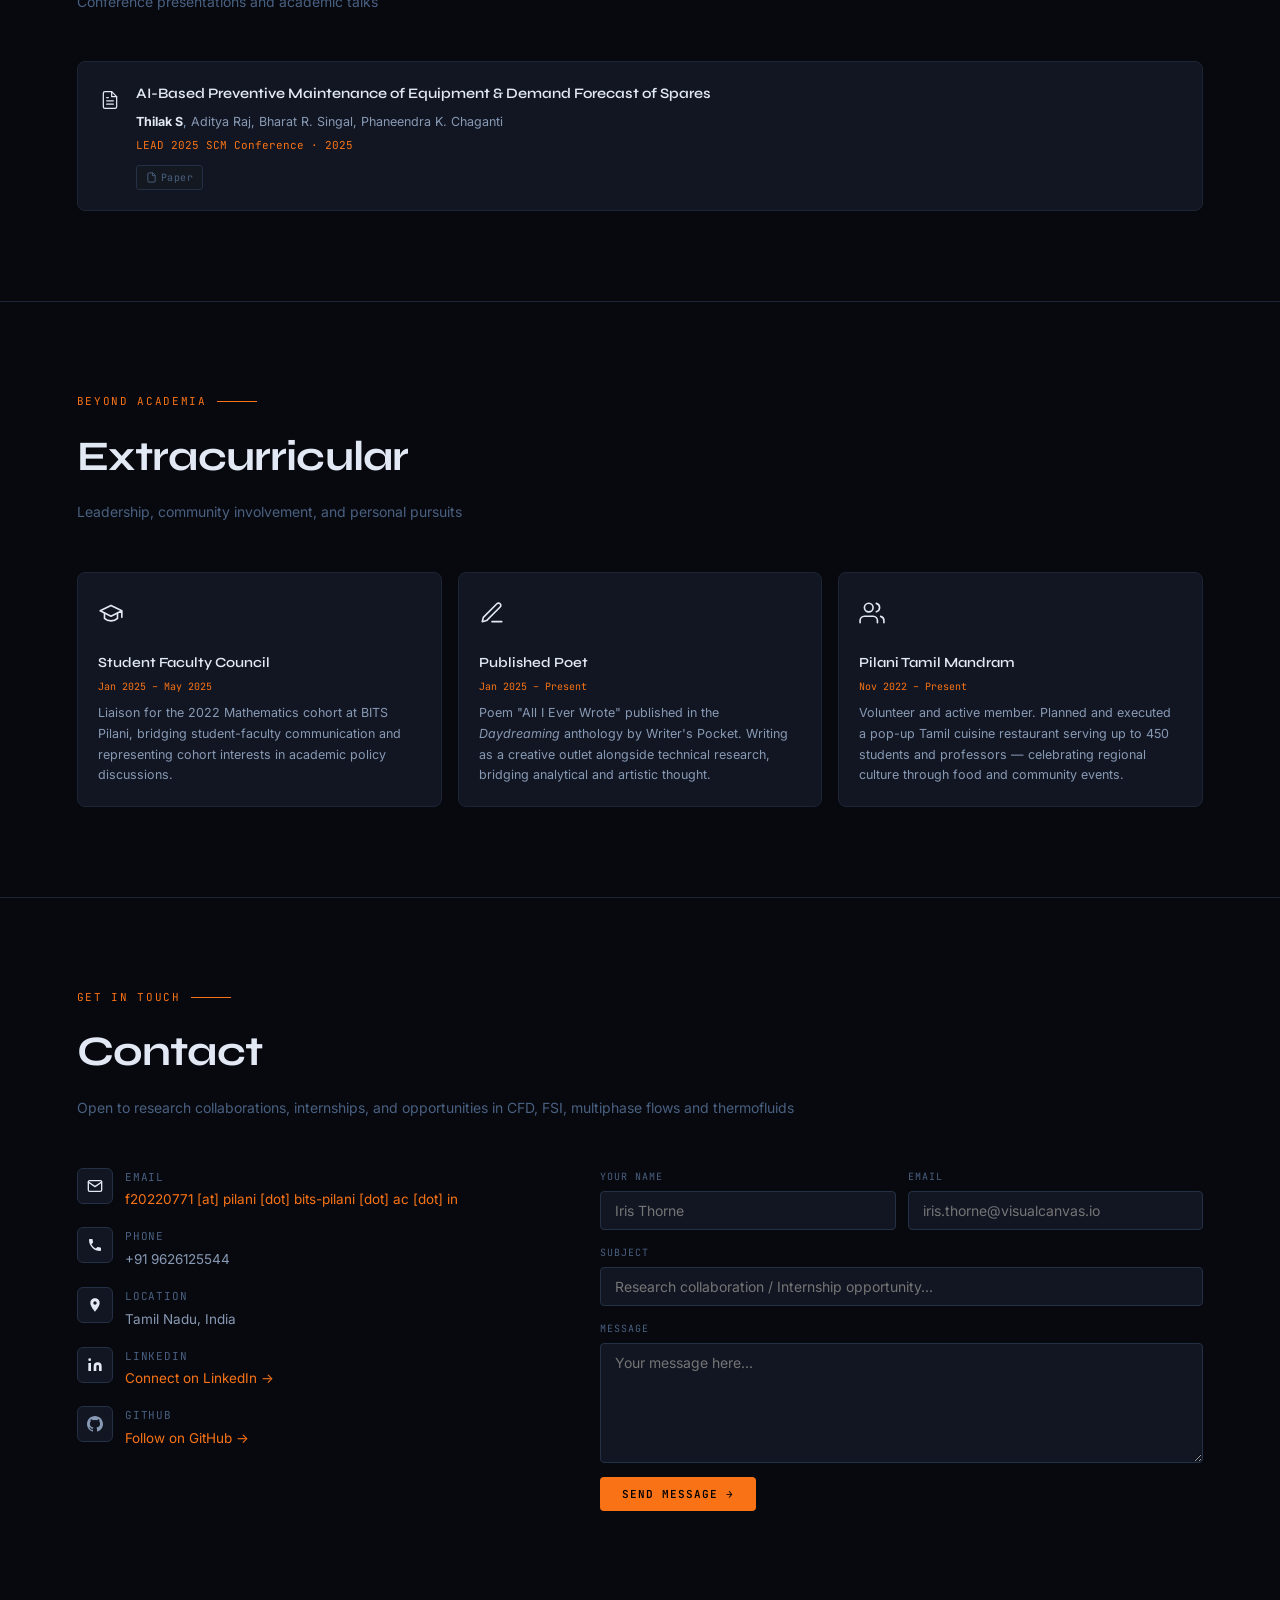
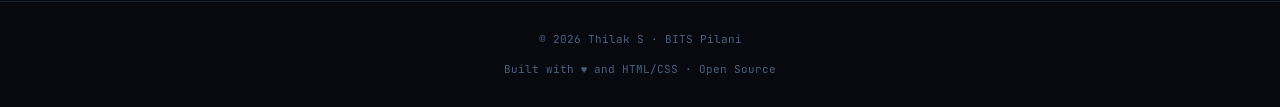
==== commit 464367fd: "Refine thesis description in index.html Updated thesis description for clarity and conciseness." ====
--- a/index.html
+++ b/index.html
@@ -1759,7 +1759,7 @@
           I am a final-year Integrated Dual Degree student at <strong>BITS Pilani</strong> pursuing an M.Sc. in Mathematics and a B.E. in Mechanical Engineering. My research sits at the nexus of <strong>CFD and coupled physics</strong>, spanning compressible flow, multiphase dynamics, in-flight icing, 
             and fluid-structure interaction, working across analytical, simulation, and numerical methods to produce validated results.
           <br><br>
-          I am currently completing my Bachelor's thesis at the Institute of Fluid Mechanics, <strong>TU Braunschweig</strong>, using RANS CFD and the DICEPS icing code to quantify aerodynamic degradation from ice accretion on a regional aircraft wing — part of the ISM's SPICE project, run in cooperation with <strong>DLR</strong> and Deutsche Aircraft GmbH. Building on earlier
+          I am currently completing my Bachelor's thesis at the Institute of Fluid Mechanics, <strong>TU Braunschweig</strong>, using RANS CFD and the DICEPS icing code to quantify aerodynamic degradation from ice accretion on a regional aircraft wing (part of the ISM's SPICE project, run in cooperation with <strong>DLR</strong> and Deutsche Aircraft GmbH). Building on earlier
           validated solvers for oblique shock-wave interactions and compressible flow, my interests run toward <strong>shock dynamics, high-speed aerodynamics, and multiphase/icing physics</strong>, with a long-term focus on <strong>simulation-driven performance engineering</strong>, particularly in <strong>Formula 1</strong>.
          </p>
 
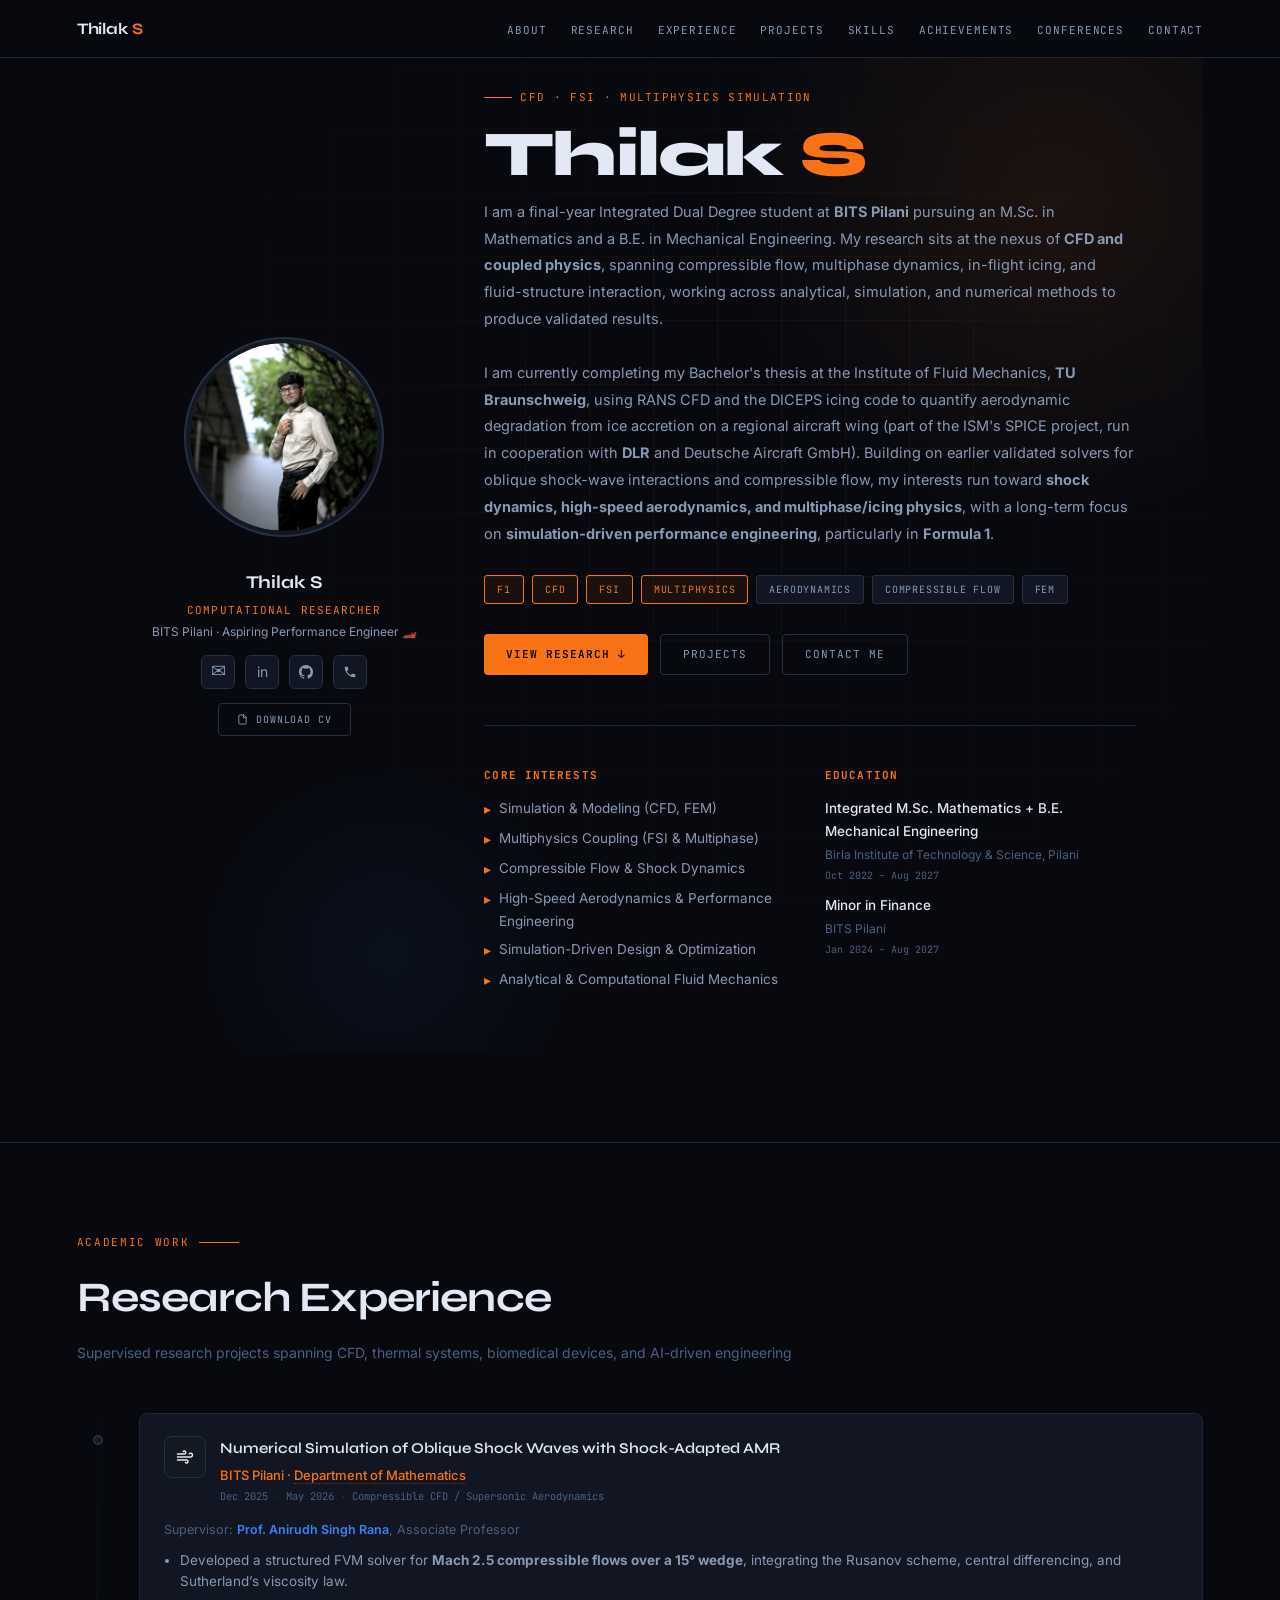
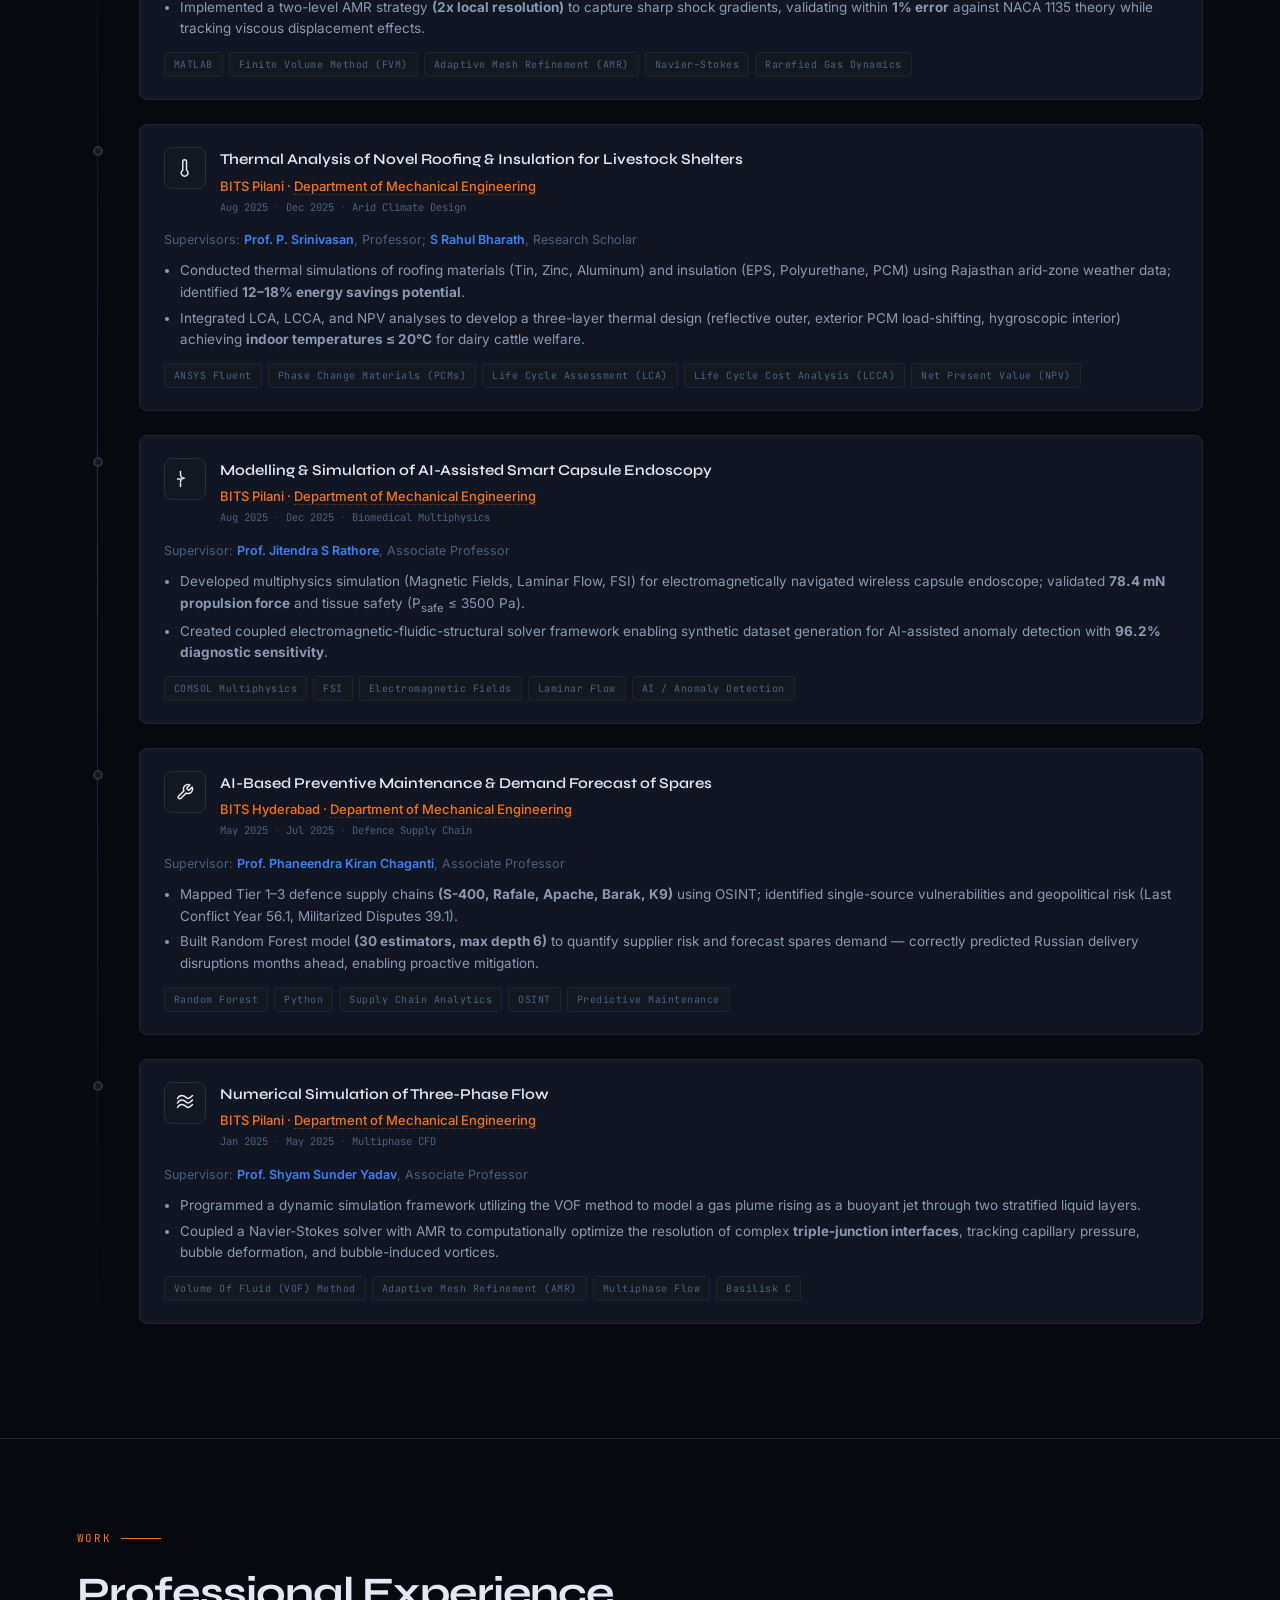
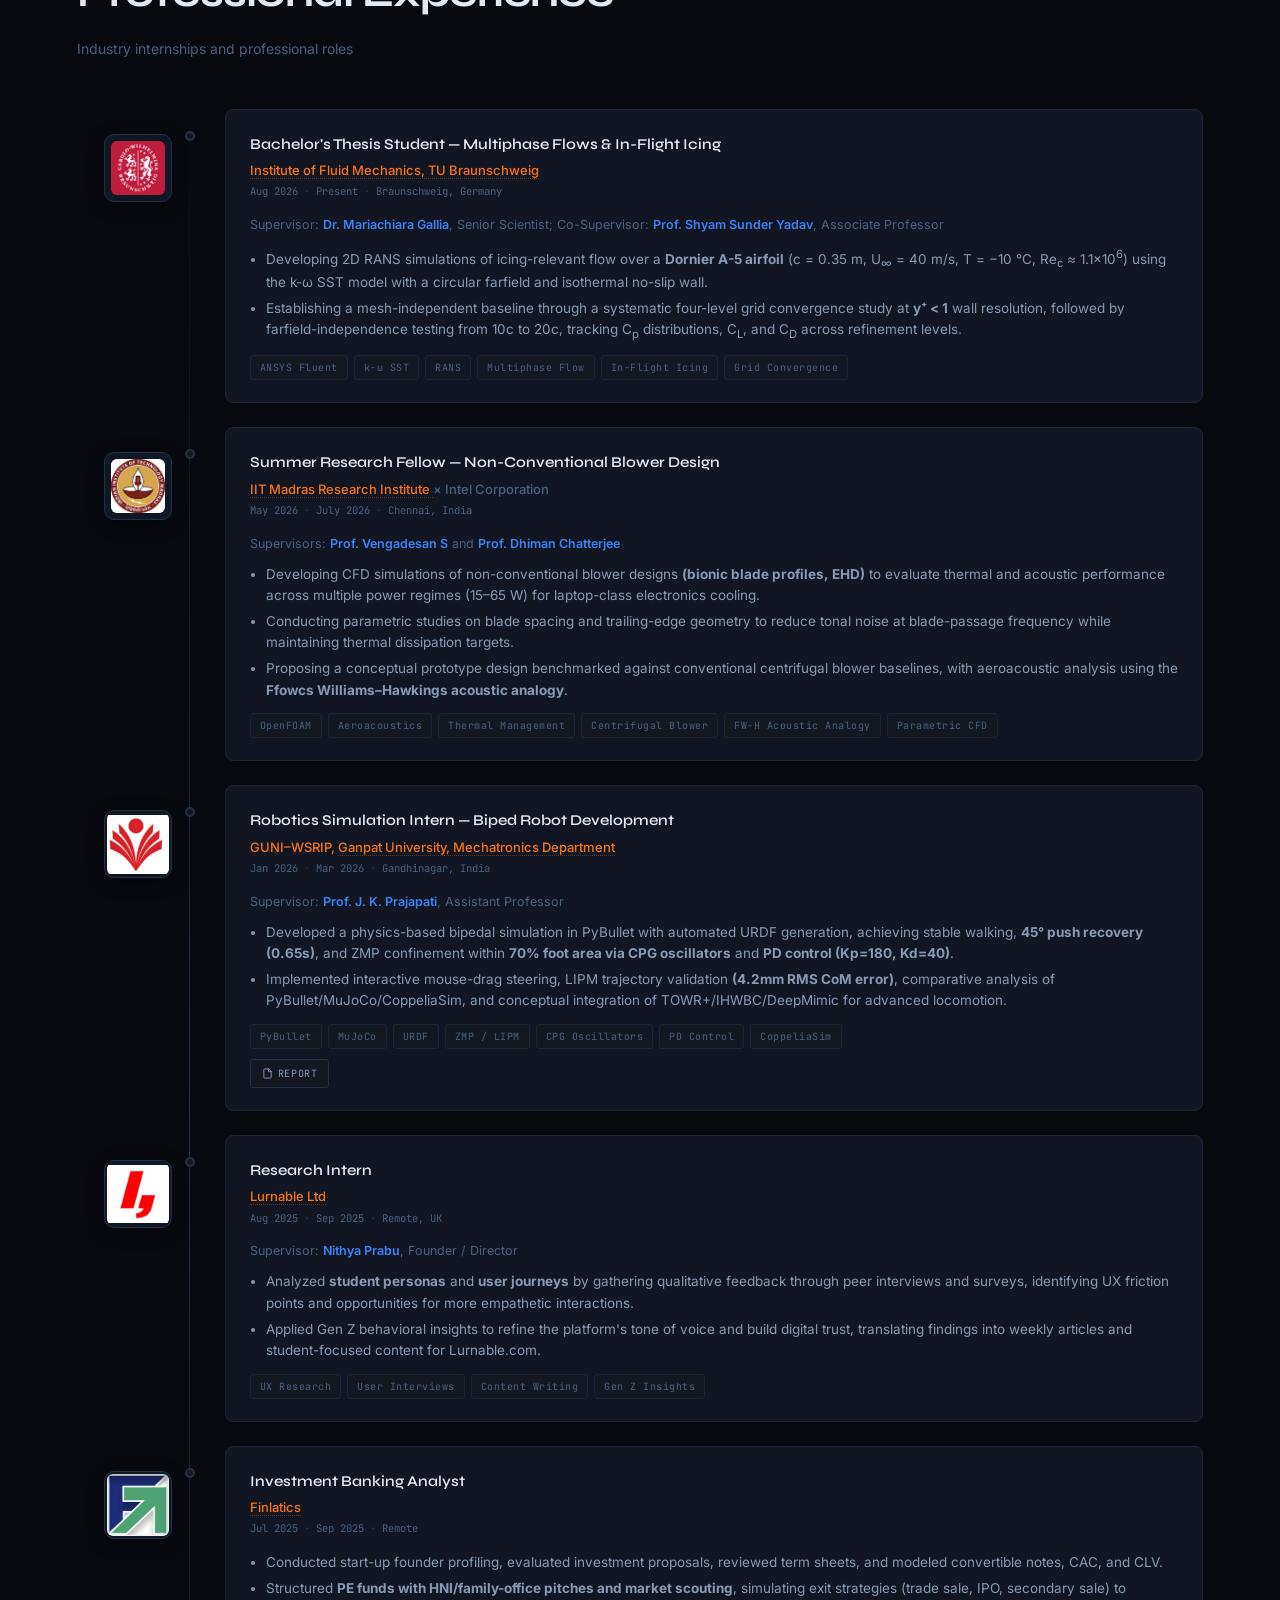
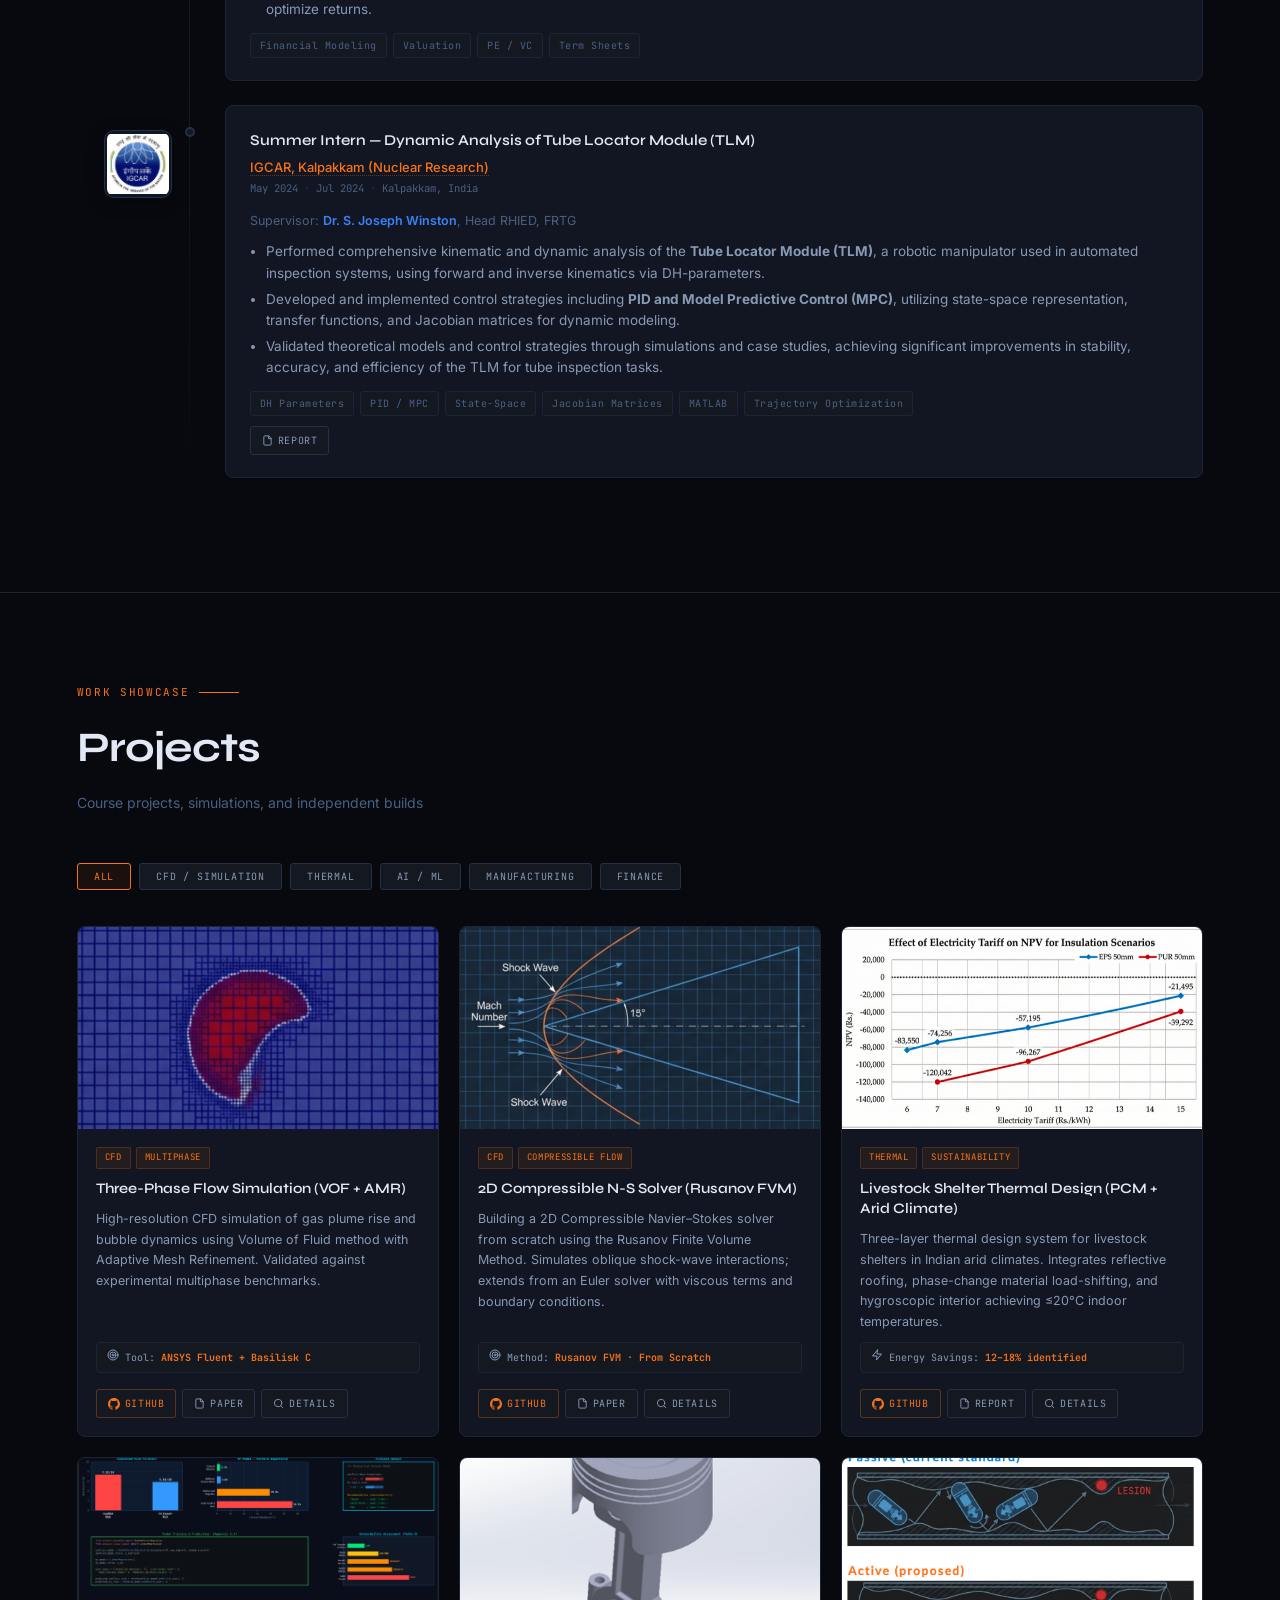
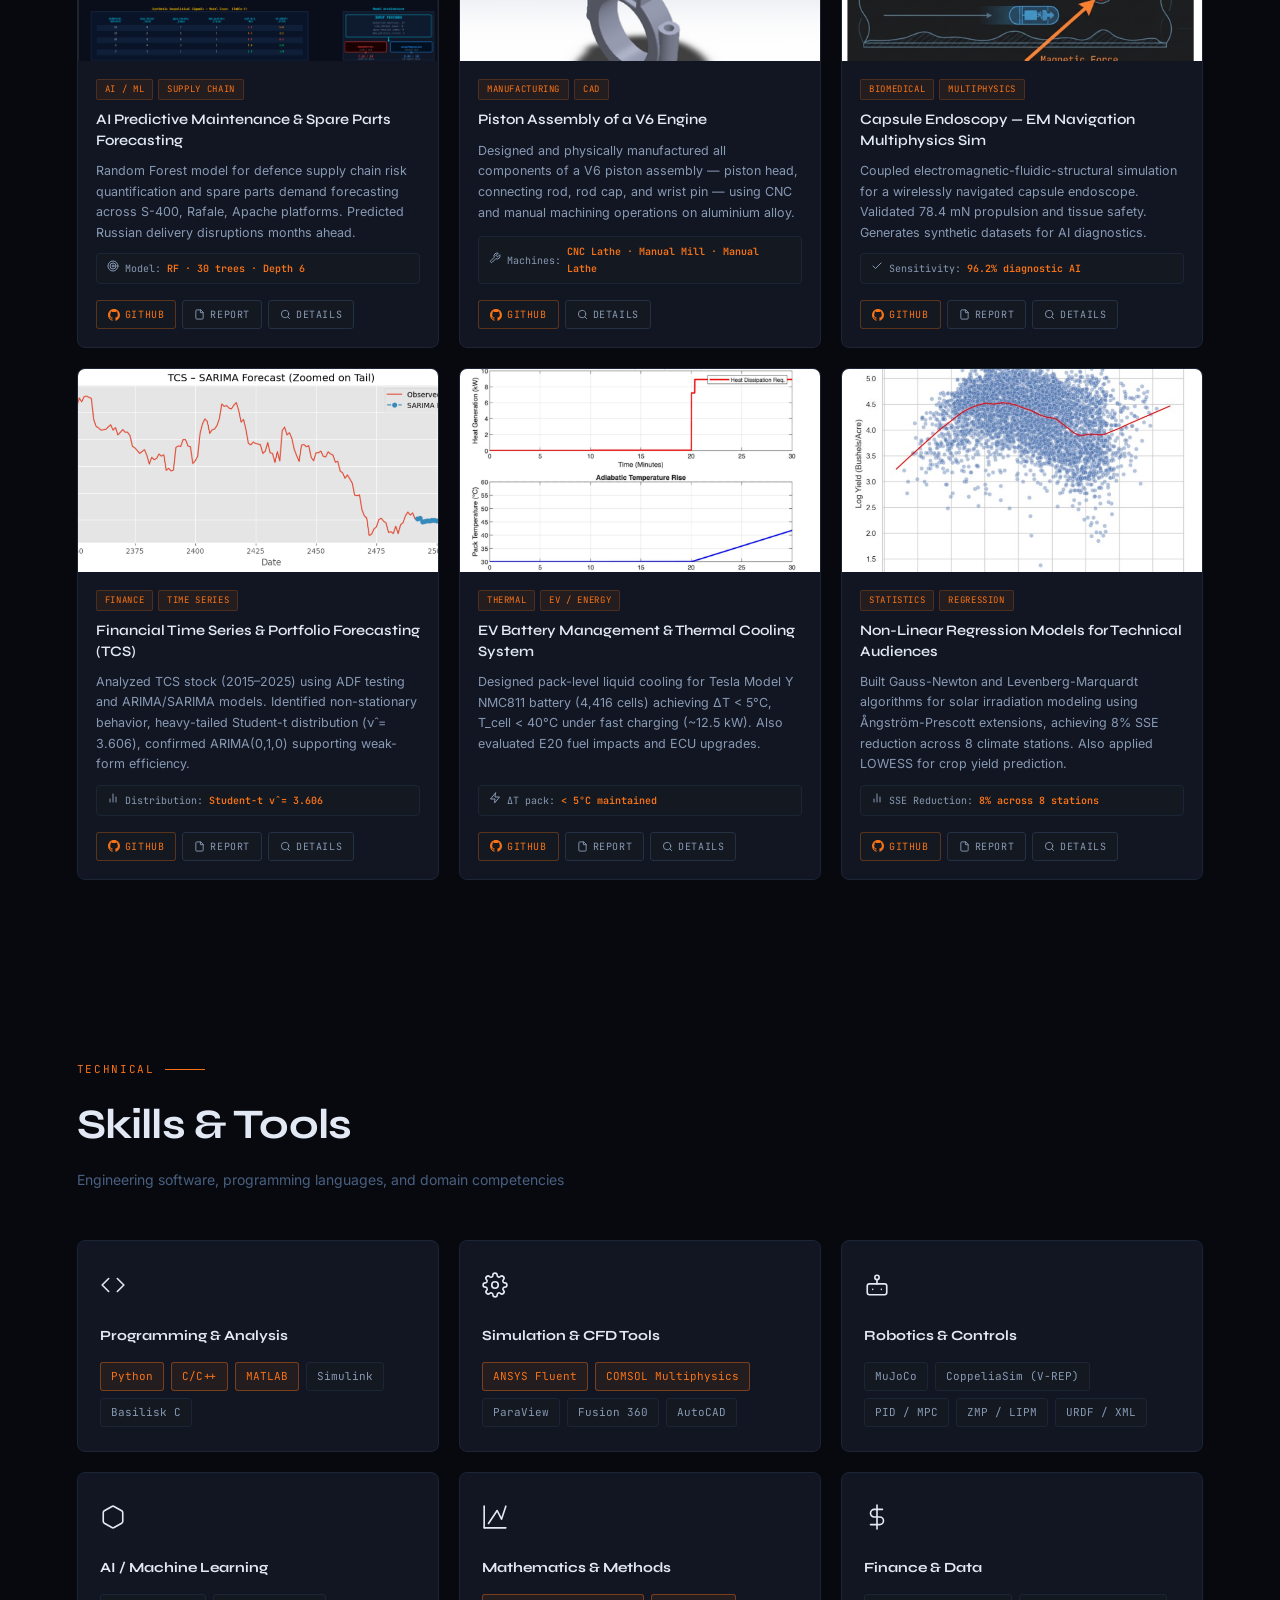
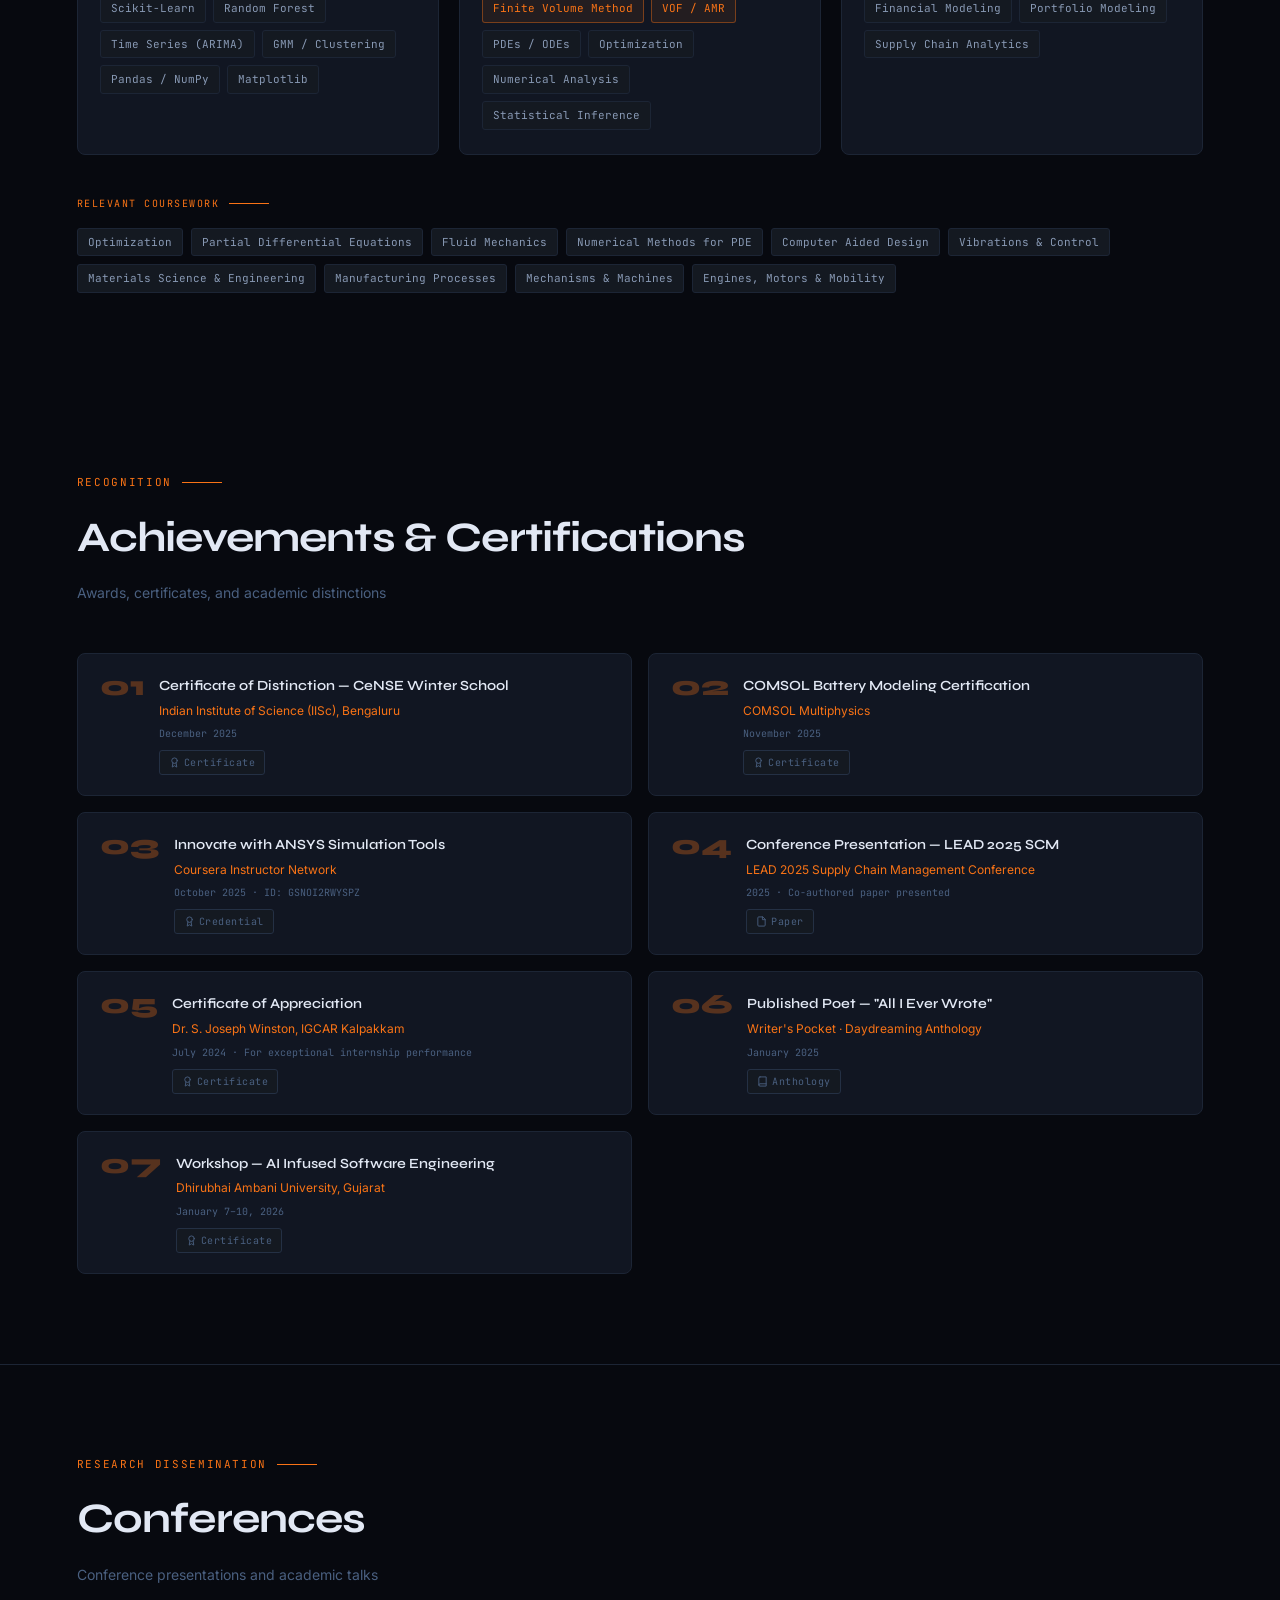
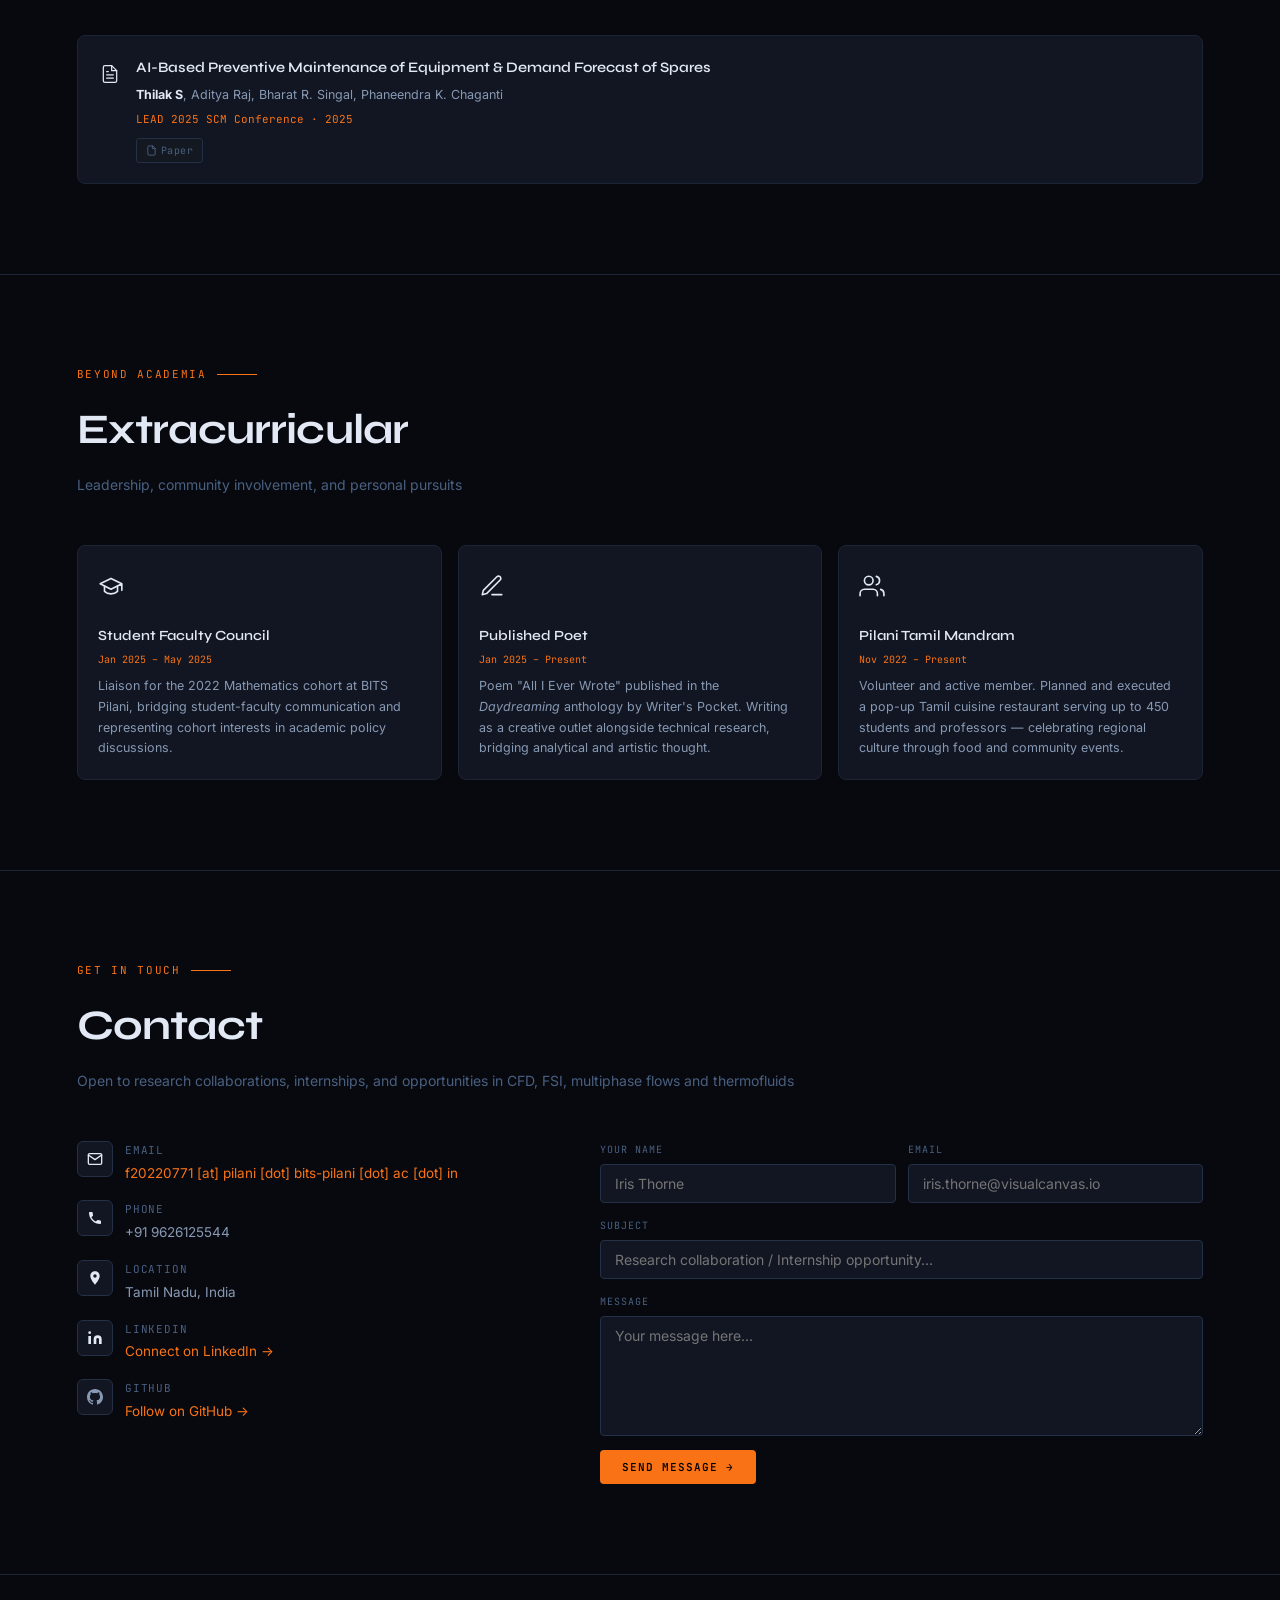
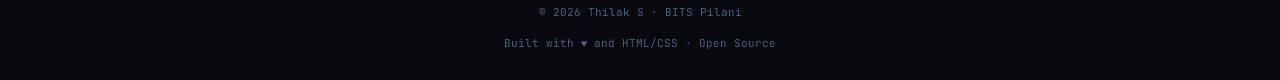
==== commit bb2ac3d0: "Change max-width of hero-bio to 100%" ====
--- a/index.html
+++ b/index.html
@@ -336,7 +336,7 @@
     .hero-bio {
       font-size: 14.5px;
       color: var(--text2);
-      max-width: 580px;
+      max-width: 100%;
       margin-bottom: 28px;
       line-height: 1.85;
     }
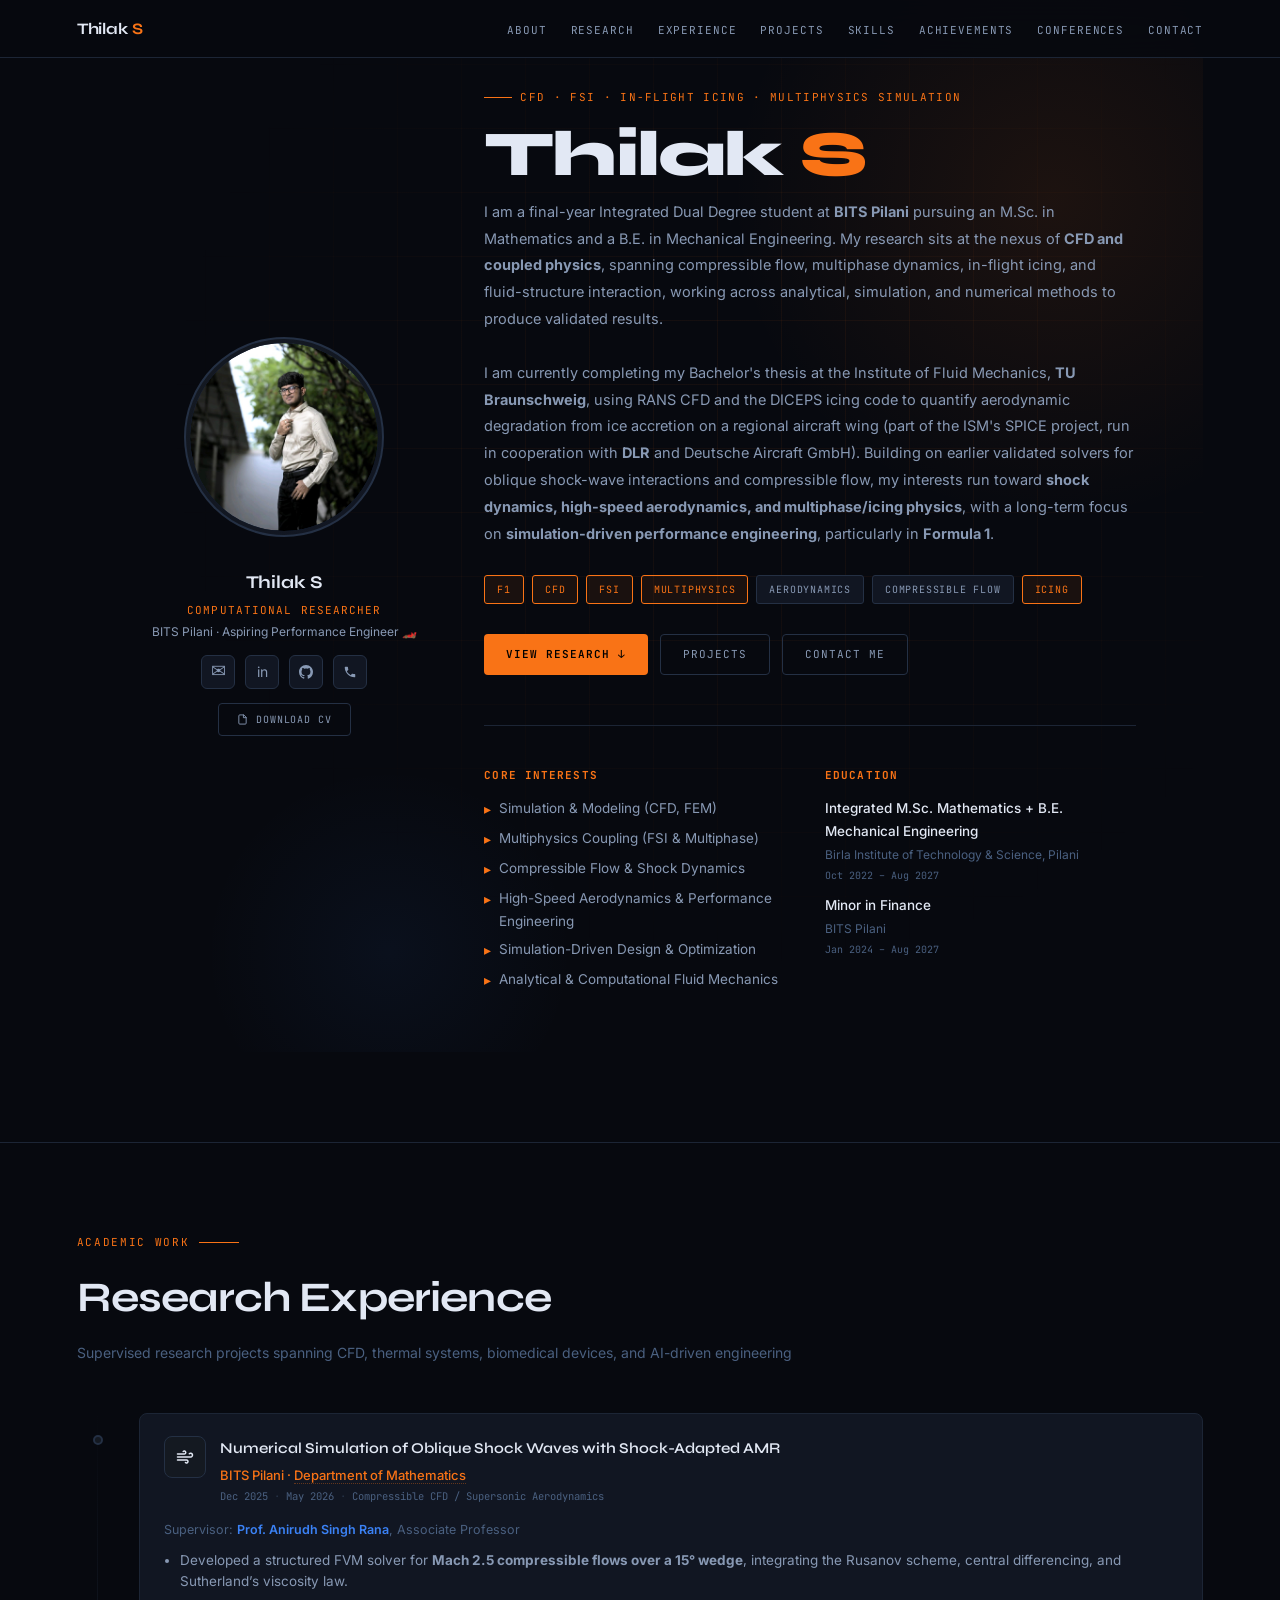
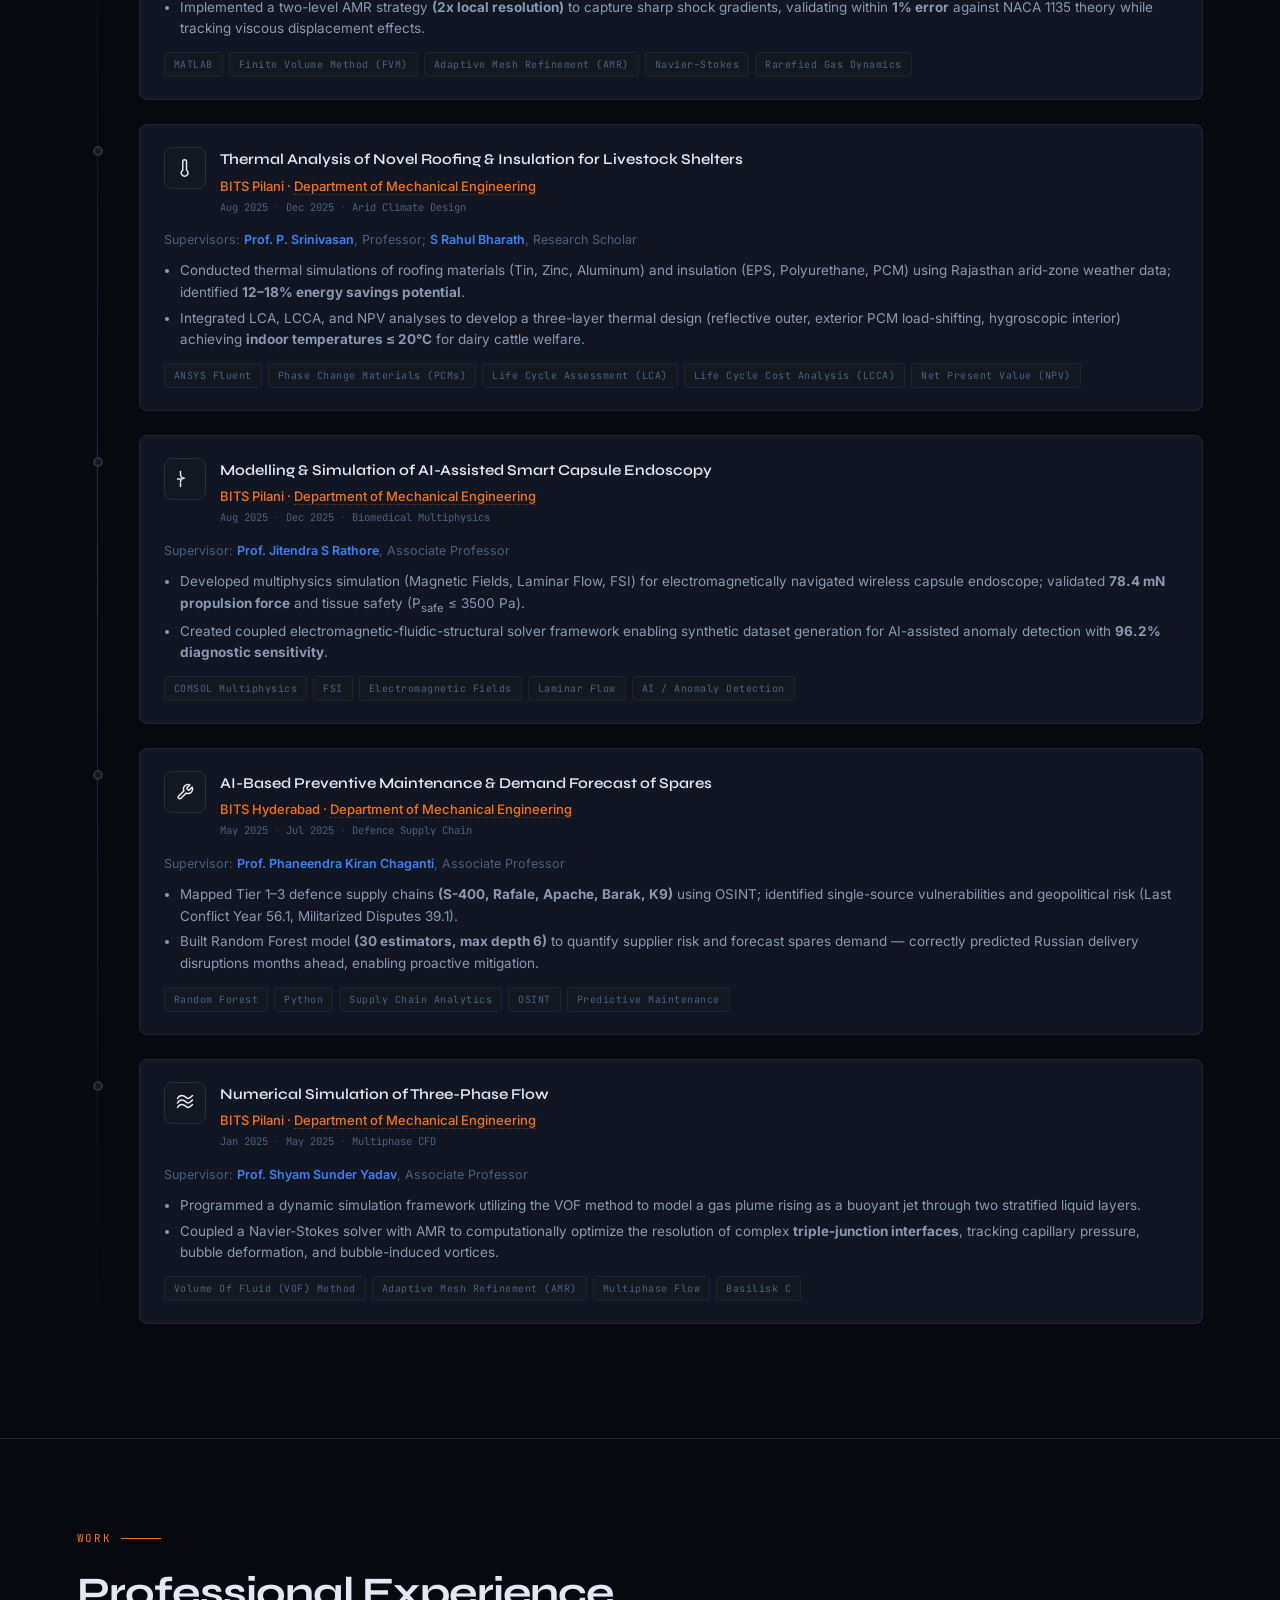
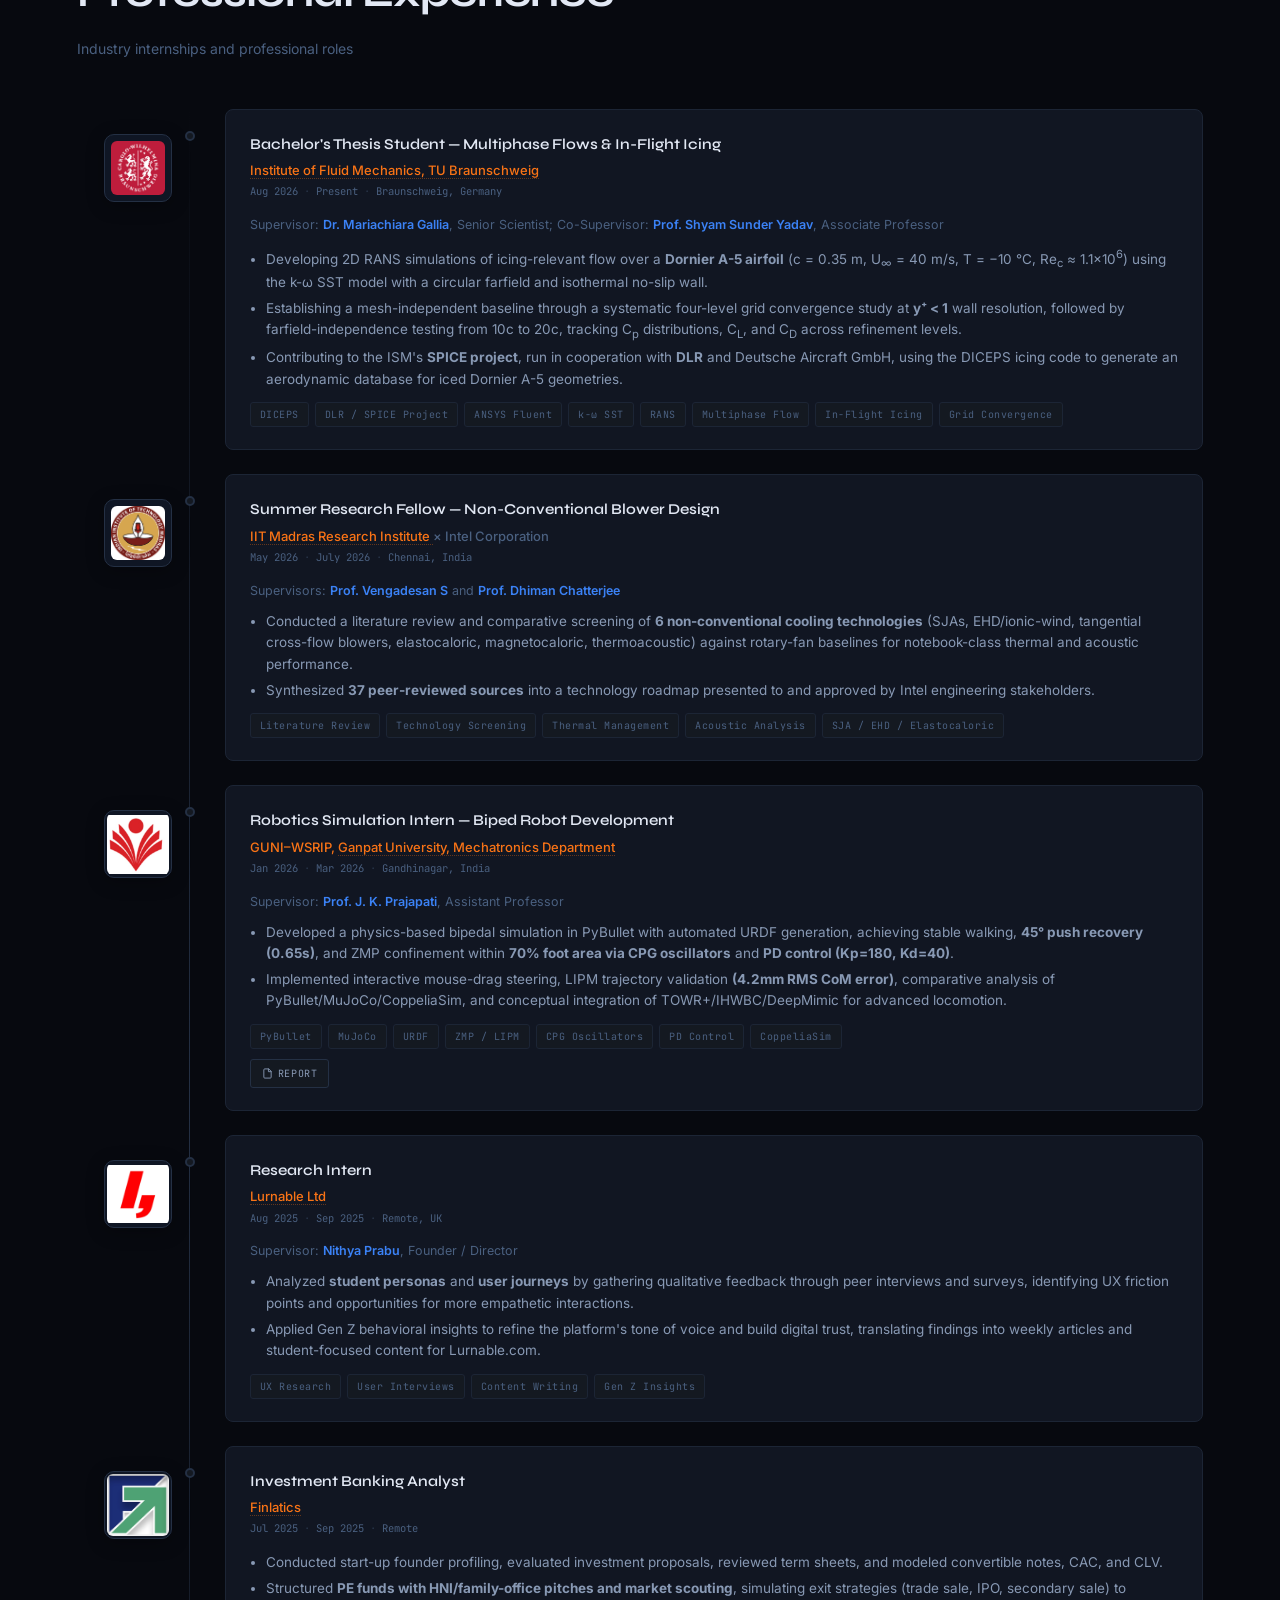
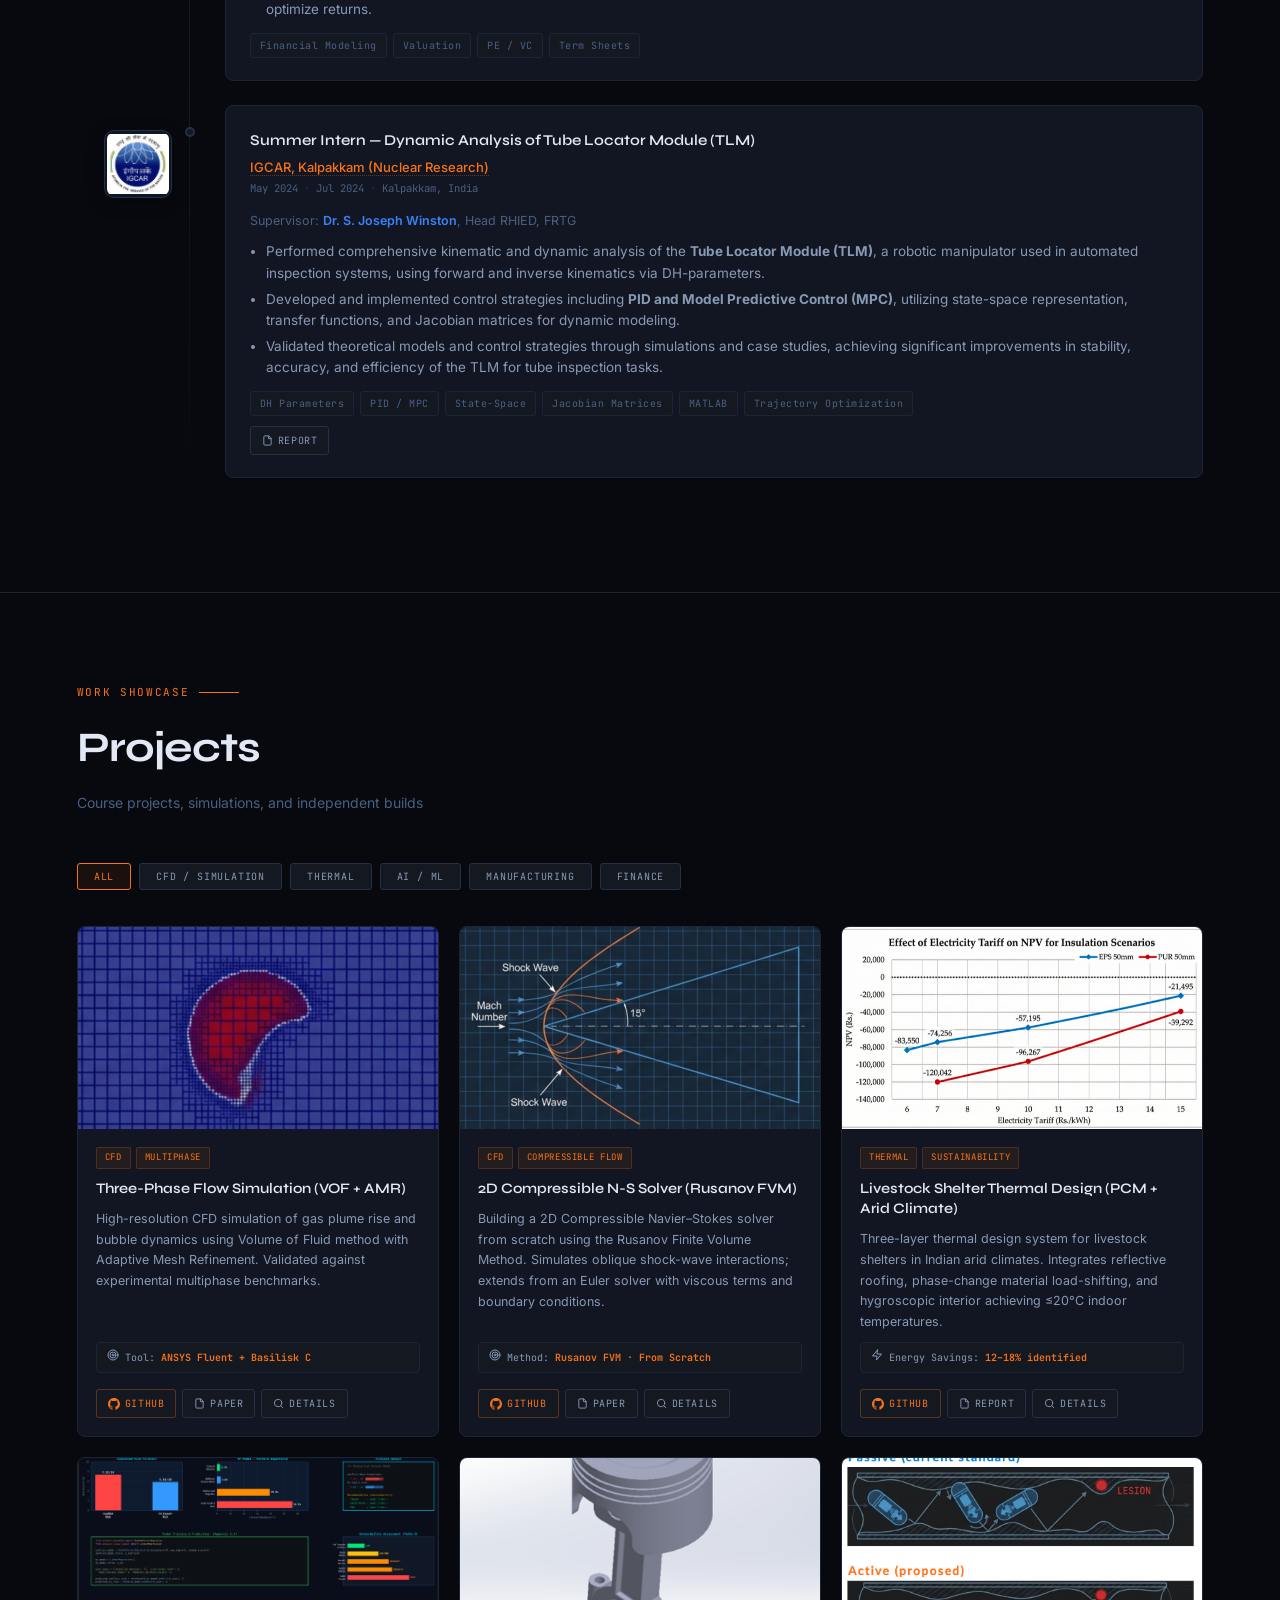
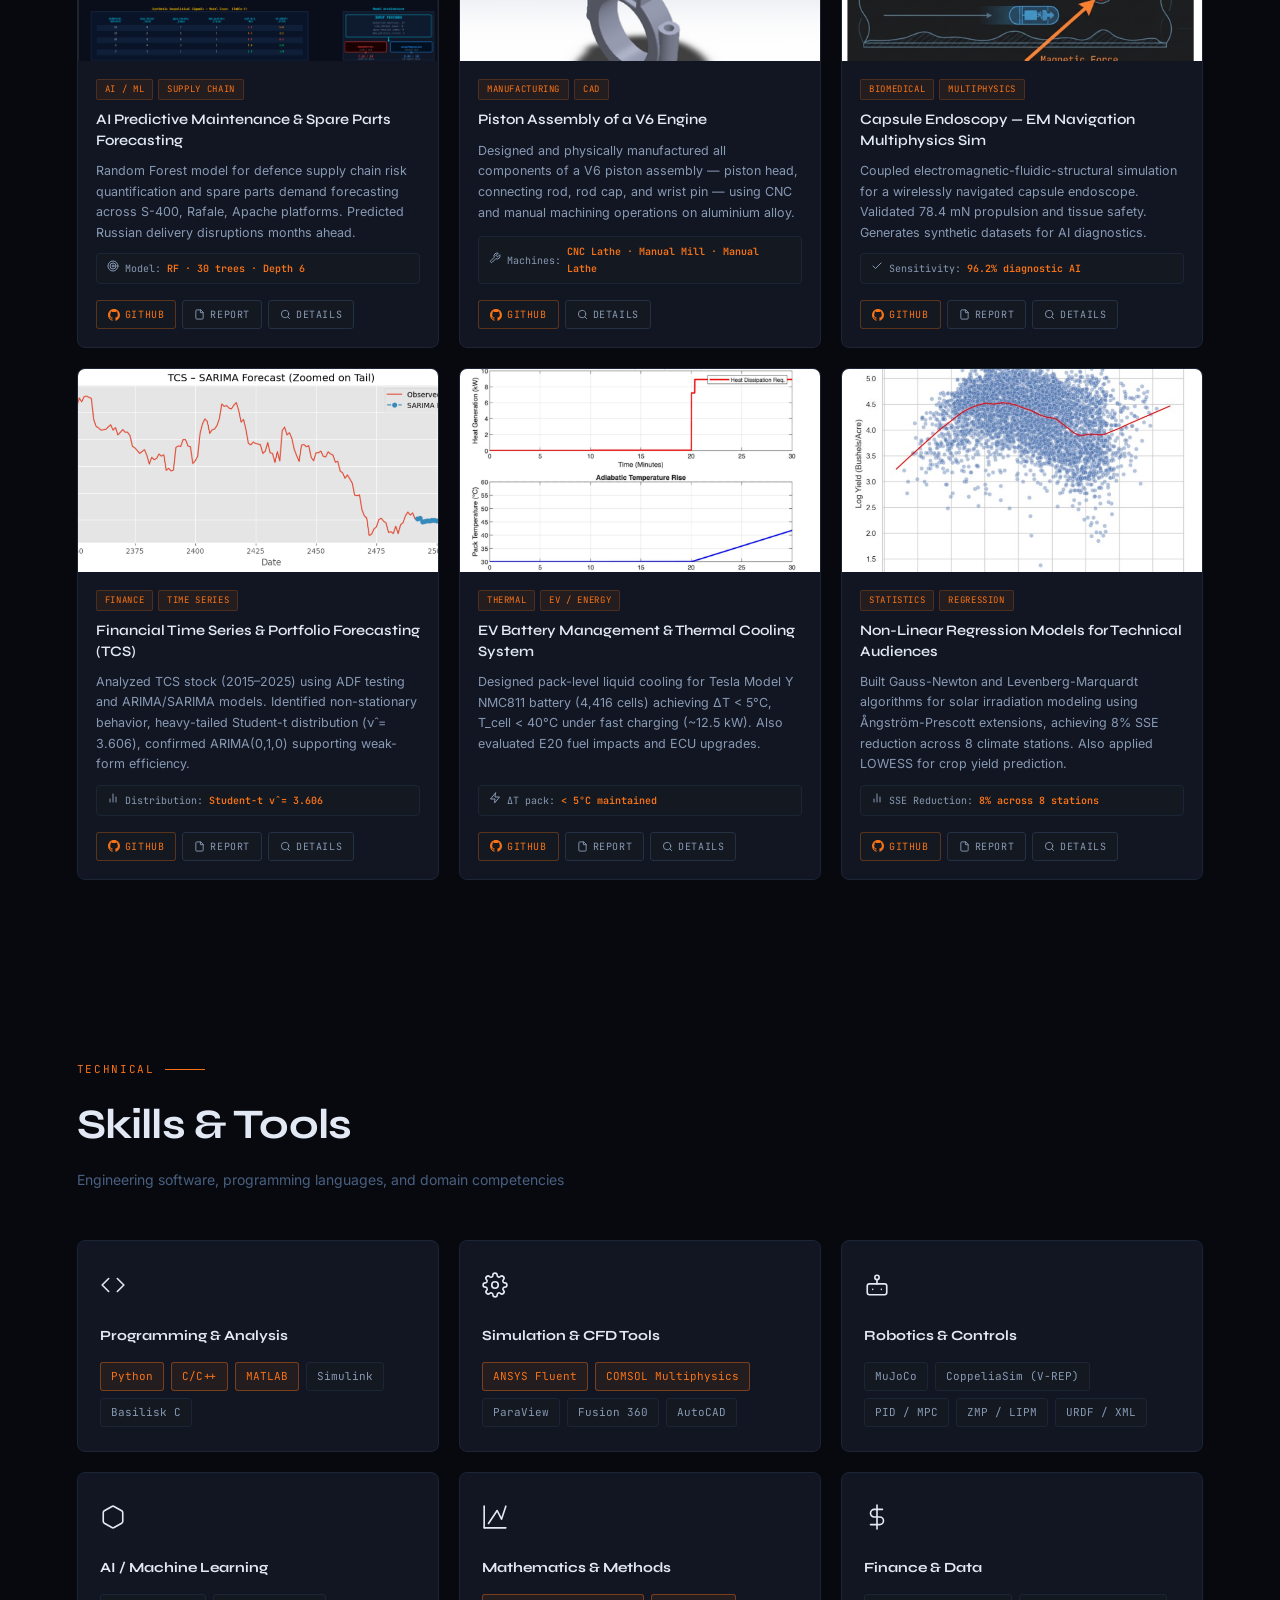
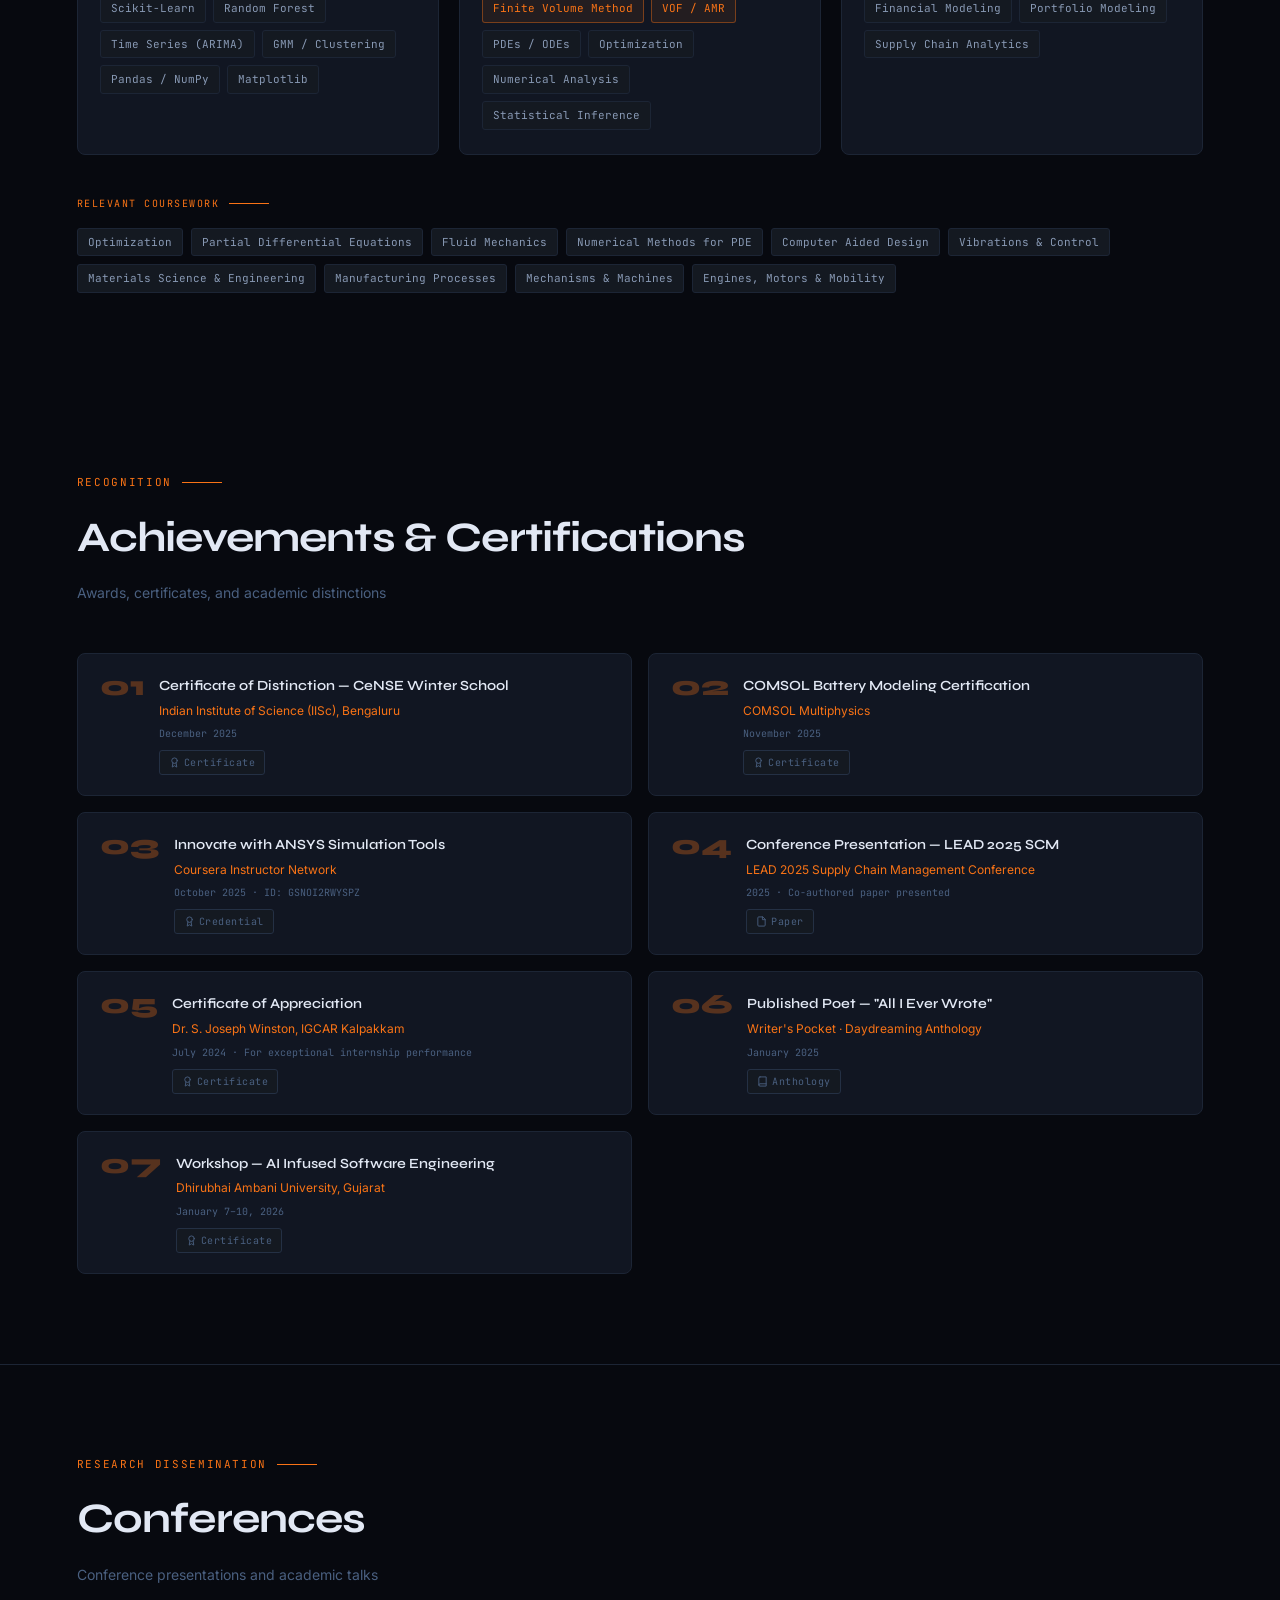
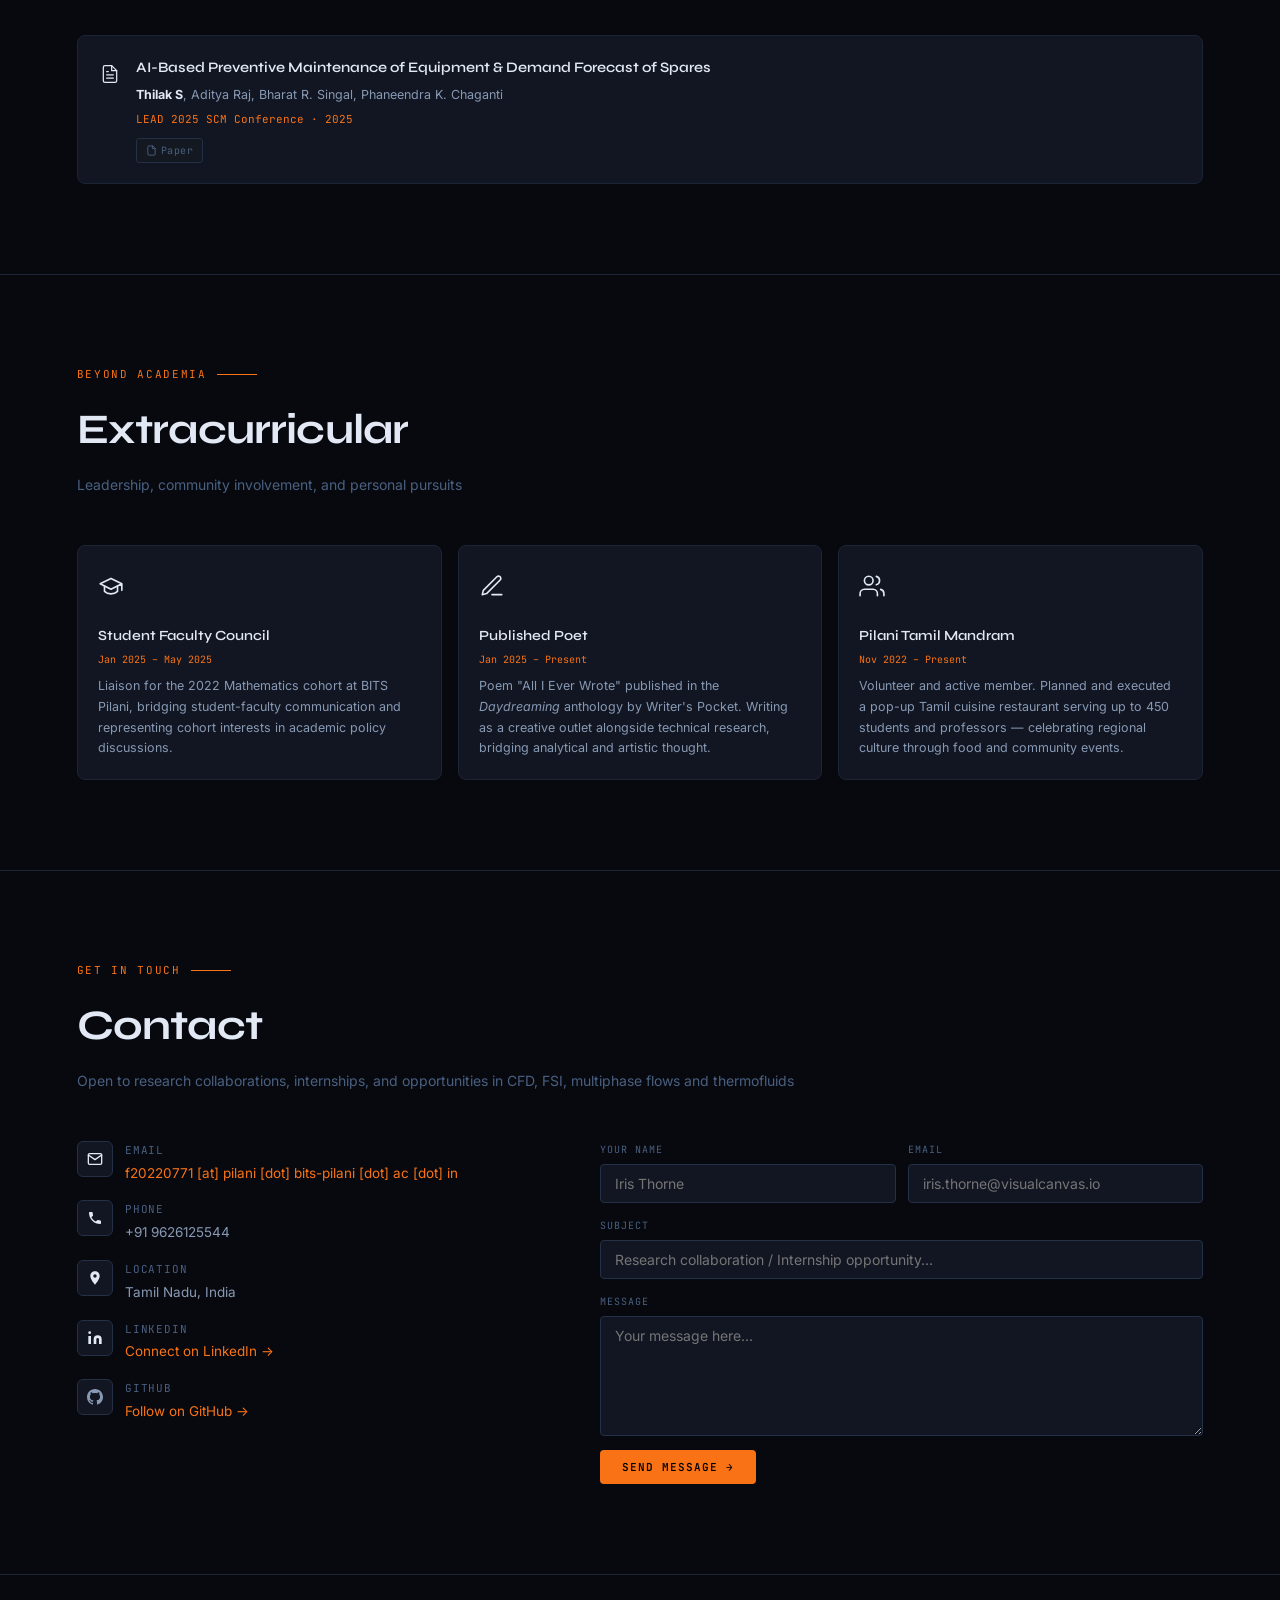
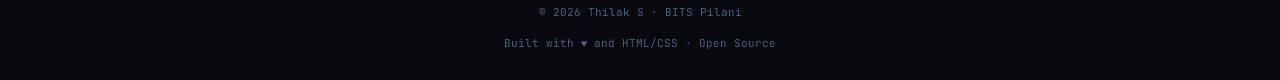
==== commit 2d89044c: "Revise hero section and enhance research descriptions Updated hero content and added new research de" ====
--- a/index.html
+++ b/index.html
@@ -1752,7 +1752,7 @@
 
         <!-- Right: Content -->
         <div class="hero-content fade-up" style="transition-delay:0.1s">
-          <div class="hero-eyebrow">CFD · FSI · Multiphysics Simulation</div>
+          <div class="hero-eyebrow">CFD · FSI · In-Flight Icing · Multiphysics Simulation</div>
           <h1 class="hero-bigname">Thilak <span class="accent">S</span></h1>
 
          <p class="hero-bio">
@@ -1770,7 +1770,7 @@
             <span class="pill active">Multiphysics</span>
             <span class="pill">Aerodynamics</span>
             <span class="pill">Compressible Flow</span>
-            <span class="pill">FEM</span>
+            <span class="pill active">ICING</span>
           </div>
 
           <div class="hero-btns">
@@ -2073,8 +2073,11 @@
             <ul>
               <li>Developing 2D RANS simulations of icing-relevant flow over a <strong>Dornier A-5 airfoil</strong> (c = 0.35 m, U<sub>∞</sub> = 40 m/s, T = −10 °C, Re<sub>c</sub> ≈ 1.1×10<sup>6</sup>) using the k-ω SST model with a circular farfield and isothermal no-slip wall.</li>
               <li>Establishing a mesh-independent baseline through a systematic four-level grid convergence study at <strong>y⁺ &lt; 1</strong> wall resolution, followed by farfield-independence testing from 10c to 20c, tracking C<sub>p</sub> distributions, C<sub>L</sub>, and C<sub>D</sub> across refinement levels.</li>
+              <li>Contributing to the ISM's <strong>SPICE project</strong>, run in cooperation with <strong>DLR</strong> and Deutsche Aircraft GmbH, using the DICEPS icing code to generate an aerodynamic database for iced Dornier A-5 geometries.</li>
             </ul>
             <div class="tl-tags">
+              <span class="tag">DICEPS</span>
+              <span class="tag">DLR / SPICE Project</span>
               <span class="tag">ANSYS Fluent</span>
               <span class="tag">k-ω SST</span>
               <span class="tag">RANS</span>
@@ -2114,17 +2117,15 @@
       href="https://mech.iitm.ac.in/profile.php?fname=dhiman" target="_blank" rel="noopener noreferrer">Prof. Dhiman Chatterjee</a></span>
       </div>
       <ul>
-        <li>Developing CFD simulations of non-conventional blower designs <strong>(bionic blade profiles, EHD)</strong> to evaluate thermal and acoustic performance across multiple power regimes (15–65 W) for laptop-class electronics cooling.</li>
-        <li>Conducting parametric studies on blade spacing and trailing-edge geometry to reduce tonal noise at blade-passage frequency while maintaining thermal dissipation targets.</li>
-        <li>Proposing a conceptual prototype design benchmarked against conventional centrifugal blower baselines, with aeroacoustic analysis using the <strong>Ffowcs Williams–Hawkings acoustic analogy</strong>.</li>
+        <li>Conducted a literature review and comparative screening of <strong>6 non-conventional cooling technologies</strong> (SJAs, EHD/ionic-wind, tangential cross-flow blowers, elastocaloric, magnetocaloric, thermoacoustic) against rotary-fan baselines for notebook-class thermal and acoustic performance.</li>
+        <li>Synthesized <strong>37 peer-reviewed sources</strong> into a technology roadmap presented to and approved by Intel engineering stakeholders.</li>
       </ul>
       <div class="tl-tags">
-        <span class="tag">OpenFOAM</span>
-        <span class="tag">Aeroacoustics</span>
+        <span class="tag">Literature Review</span>
+        <span class="tag">Technology Screening</span>
         <span class="tag">Thermal Management</span>
-        <span class="tag">Centrifugal Blower</span>
-        <span class="tag">FW-H Acoustic Analogy</span>
-        <span class="tag">Parametric CFD</span>
+        <span class="tag">Acoustic Analysis</span>
+        <span class="tag">SJA / EHD / Elastocaloric</span>  
       </div>
     </div>
   </div>
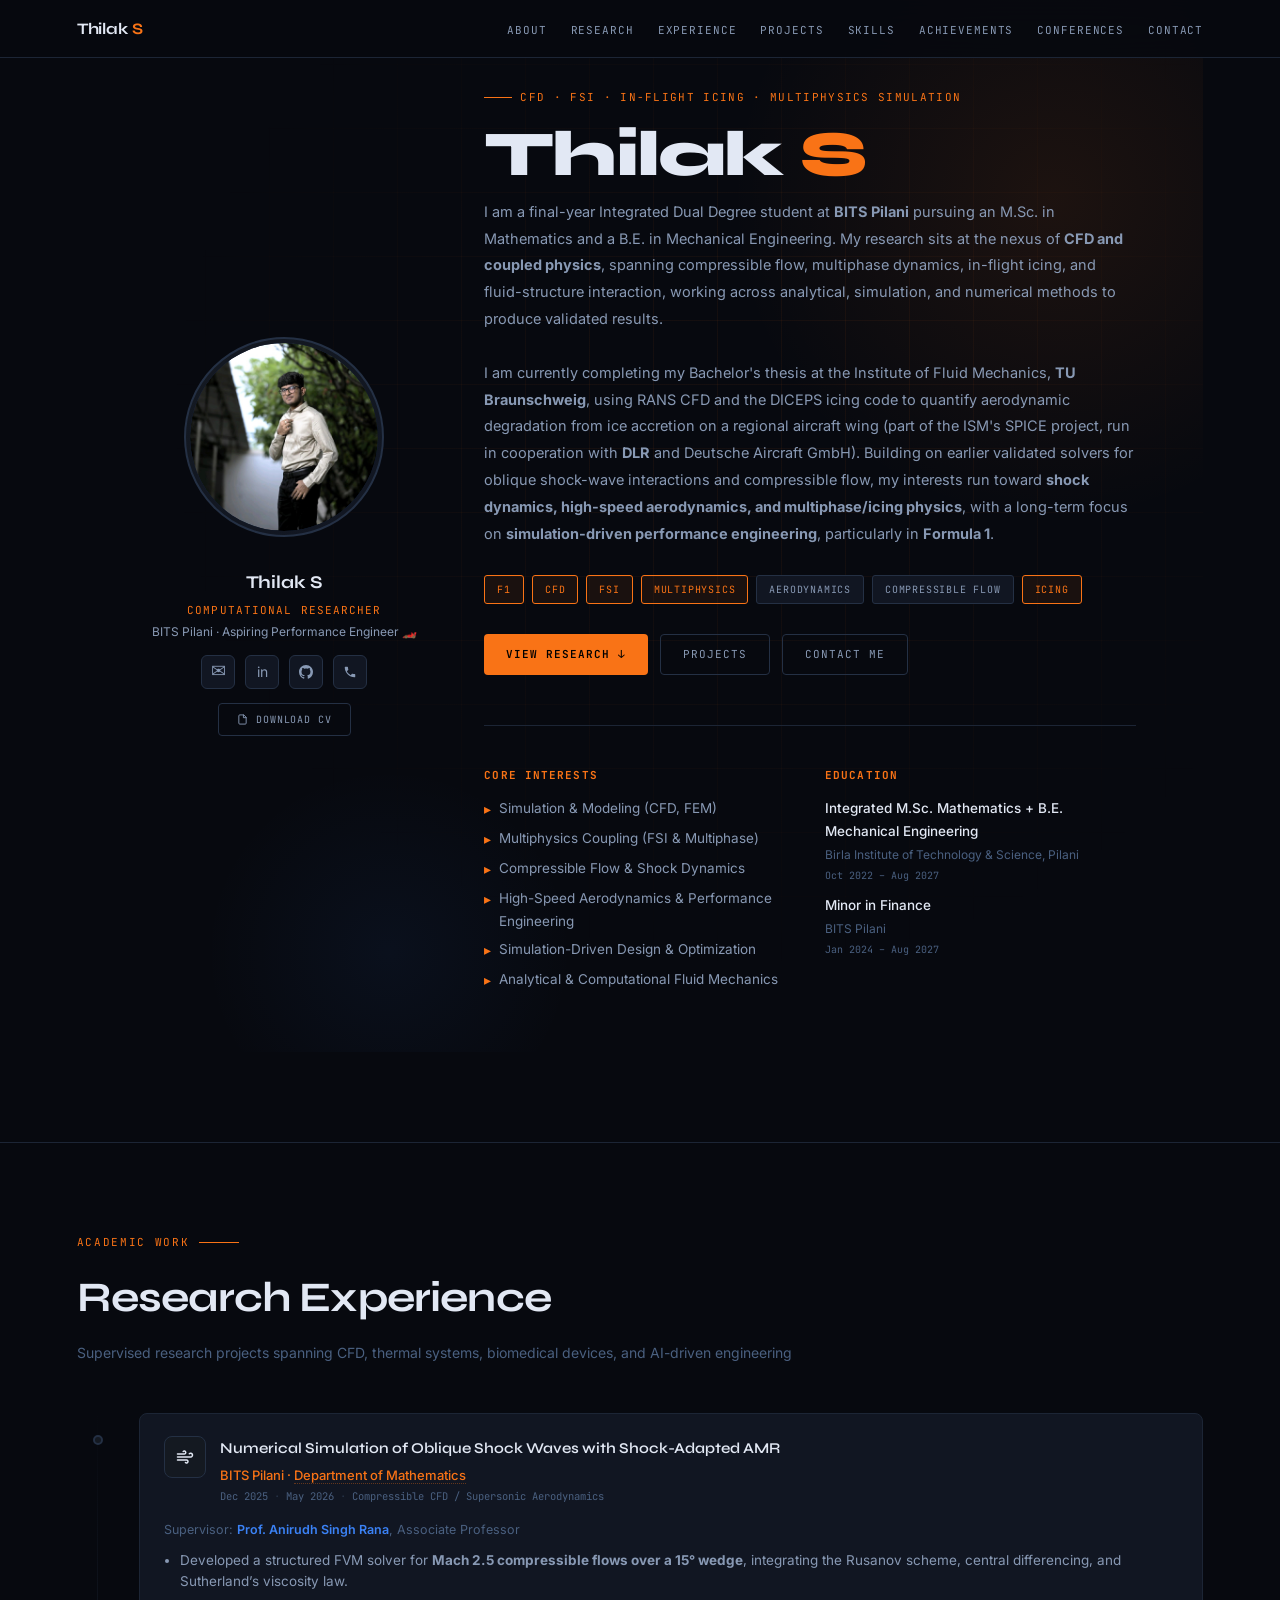
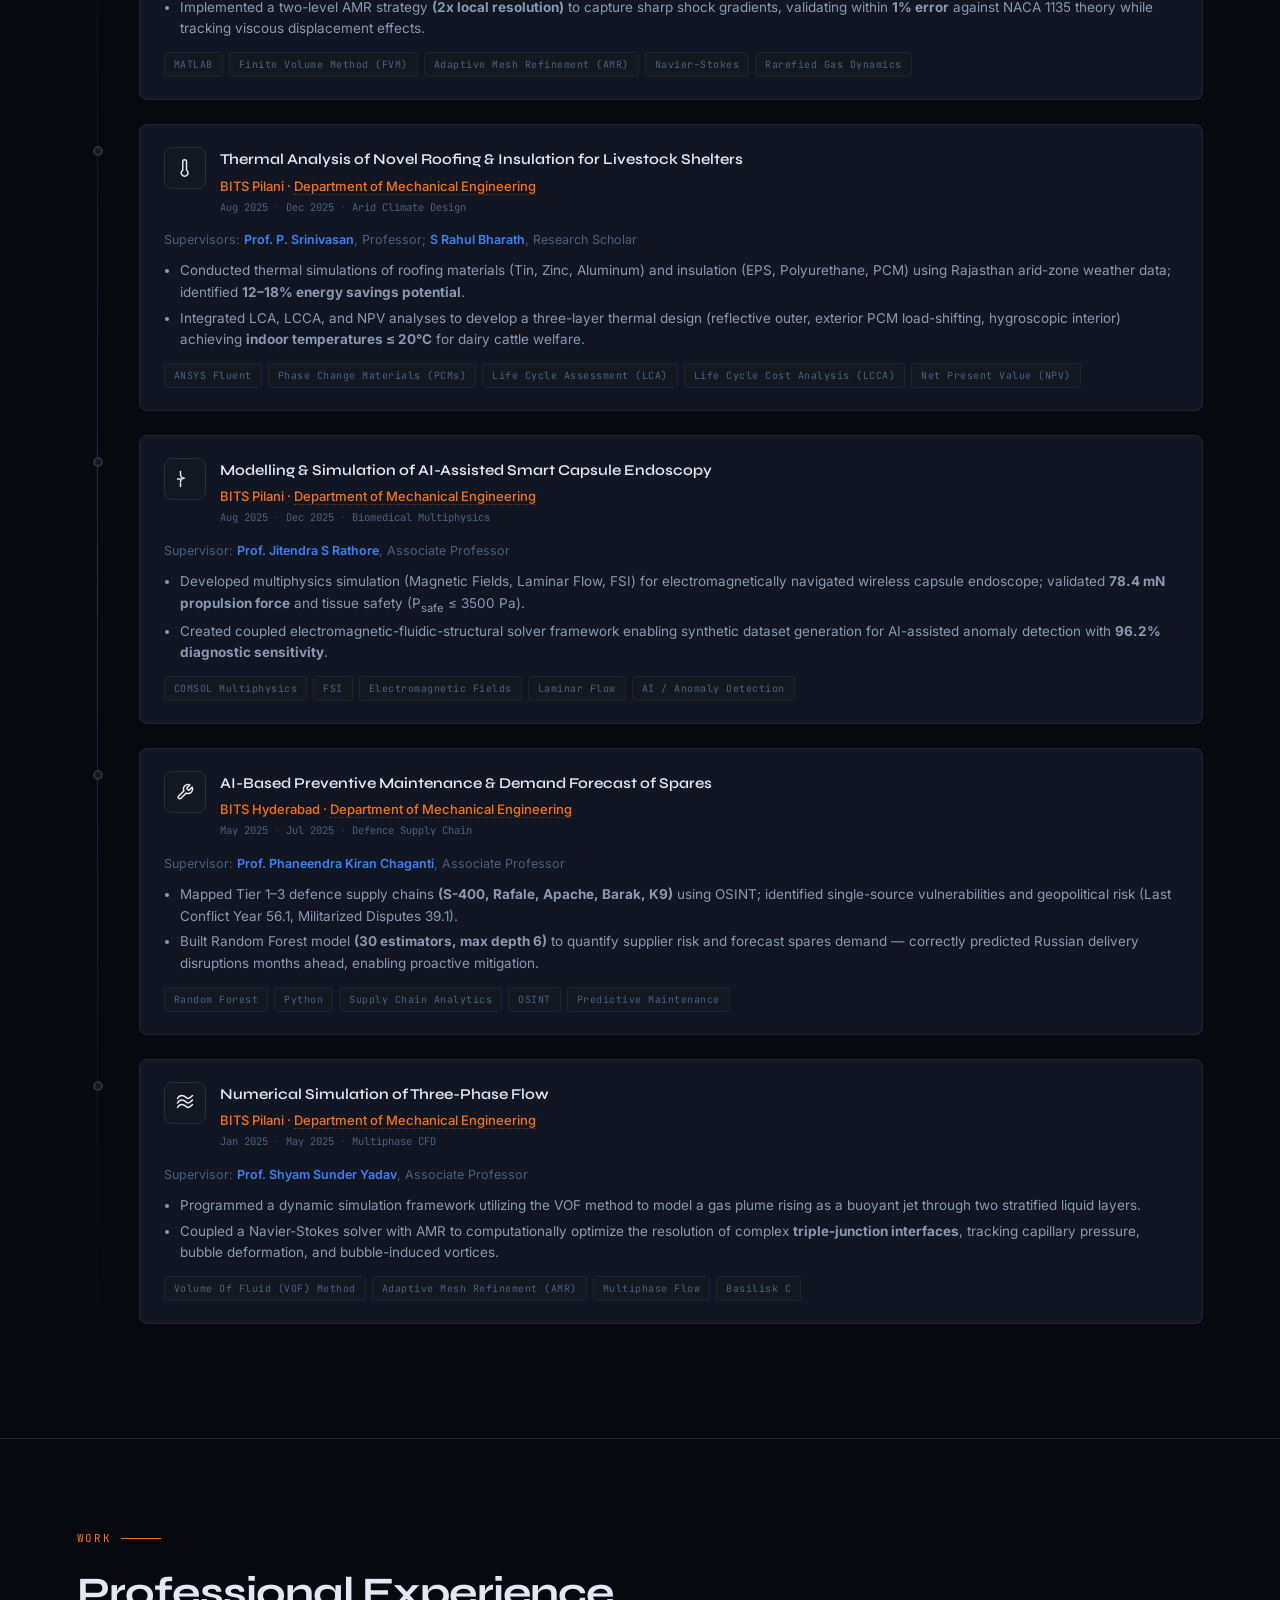
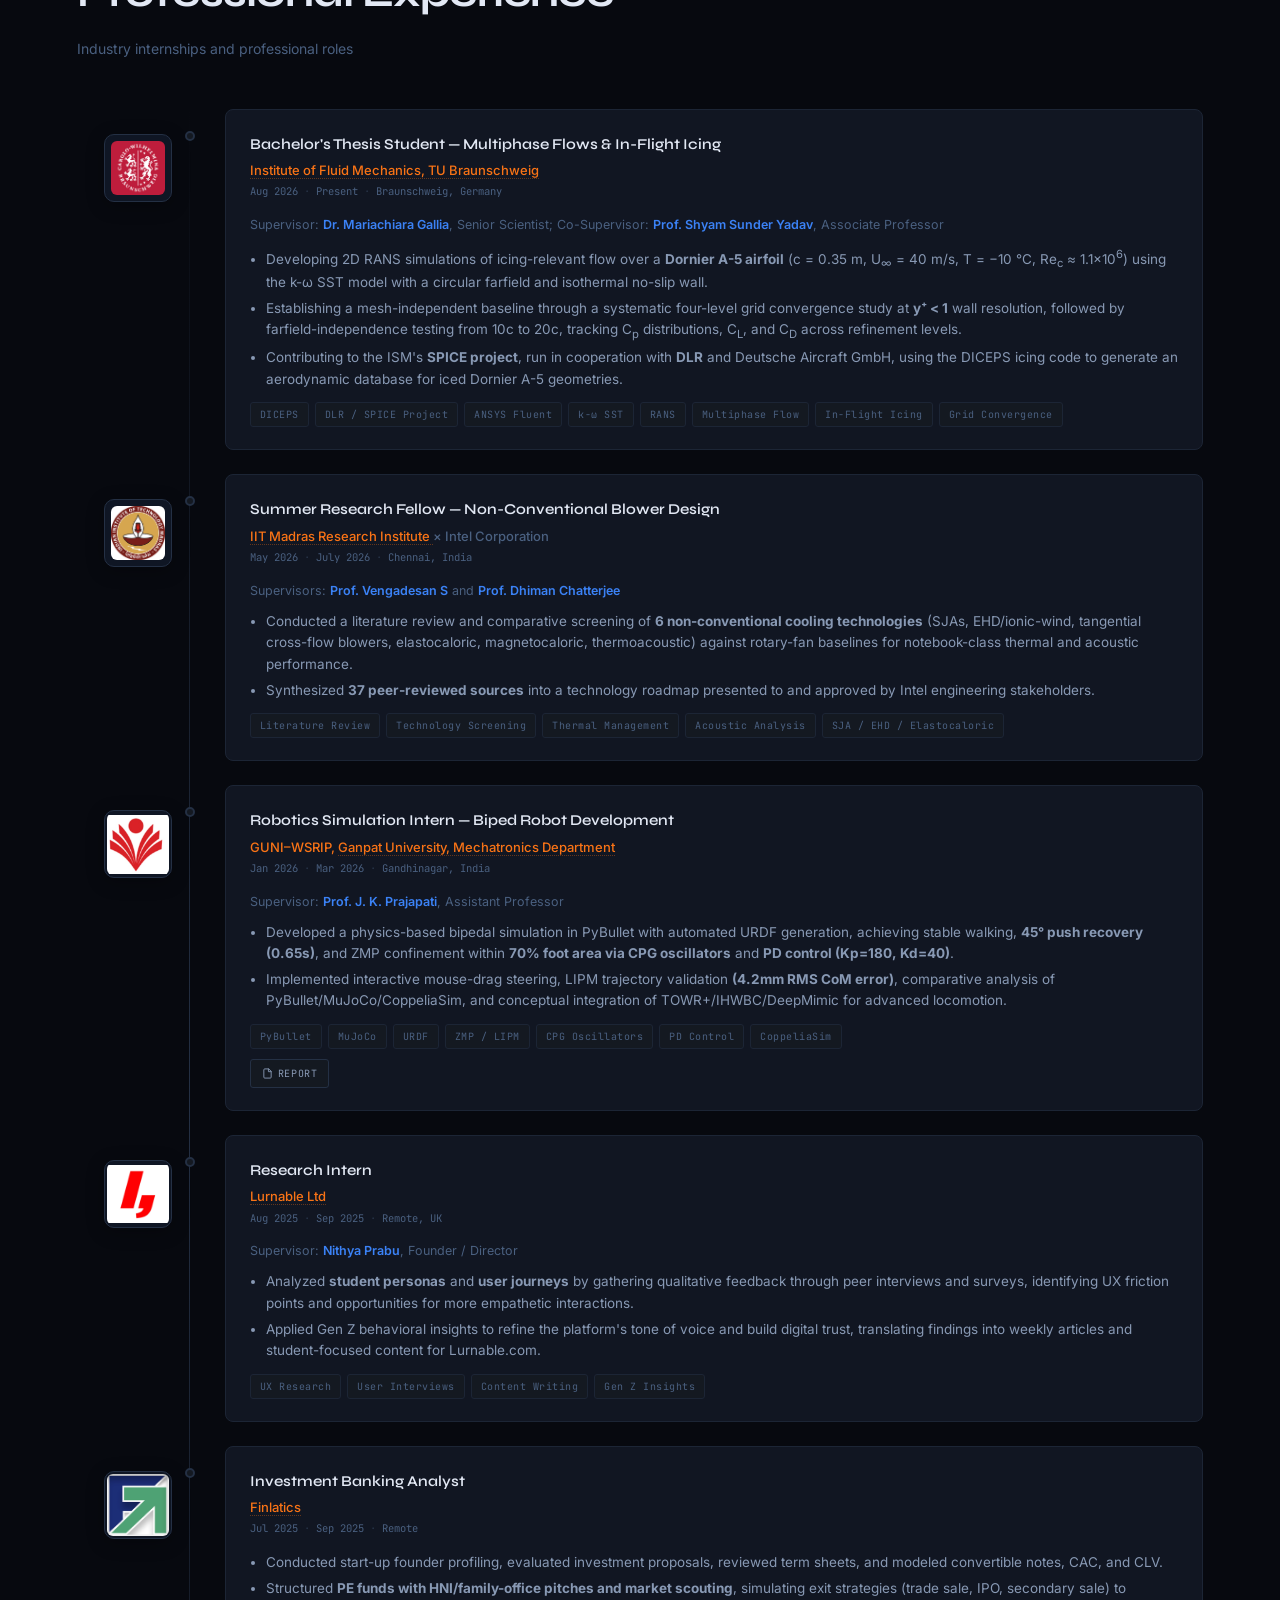
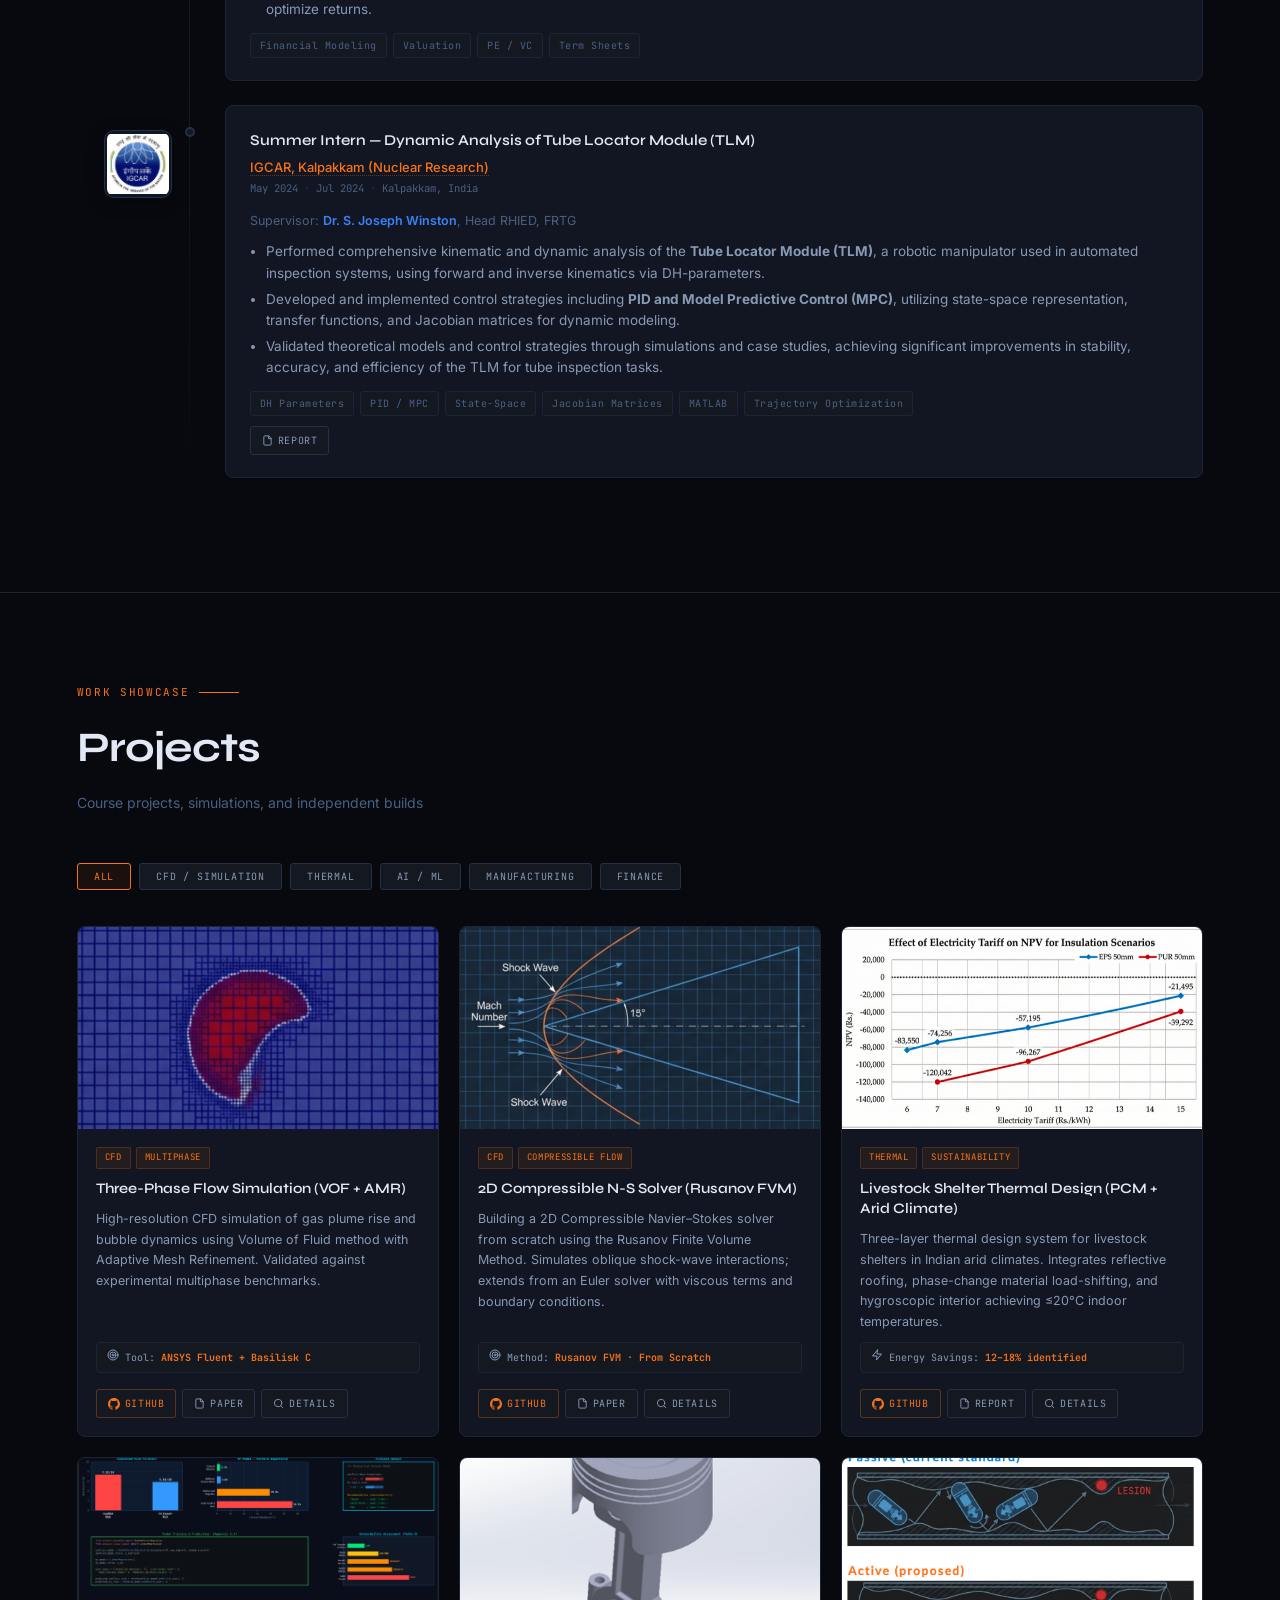
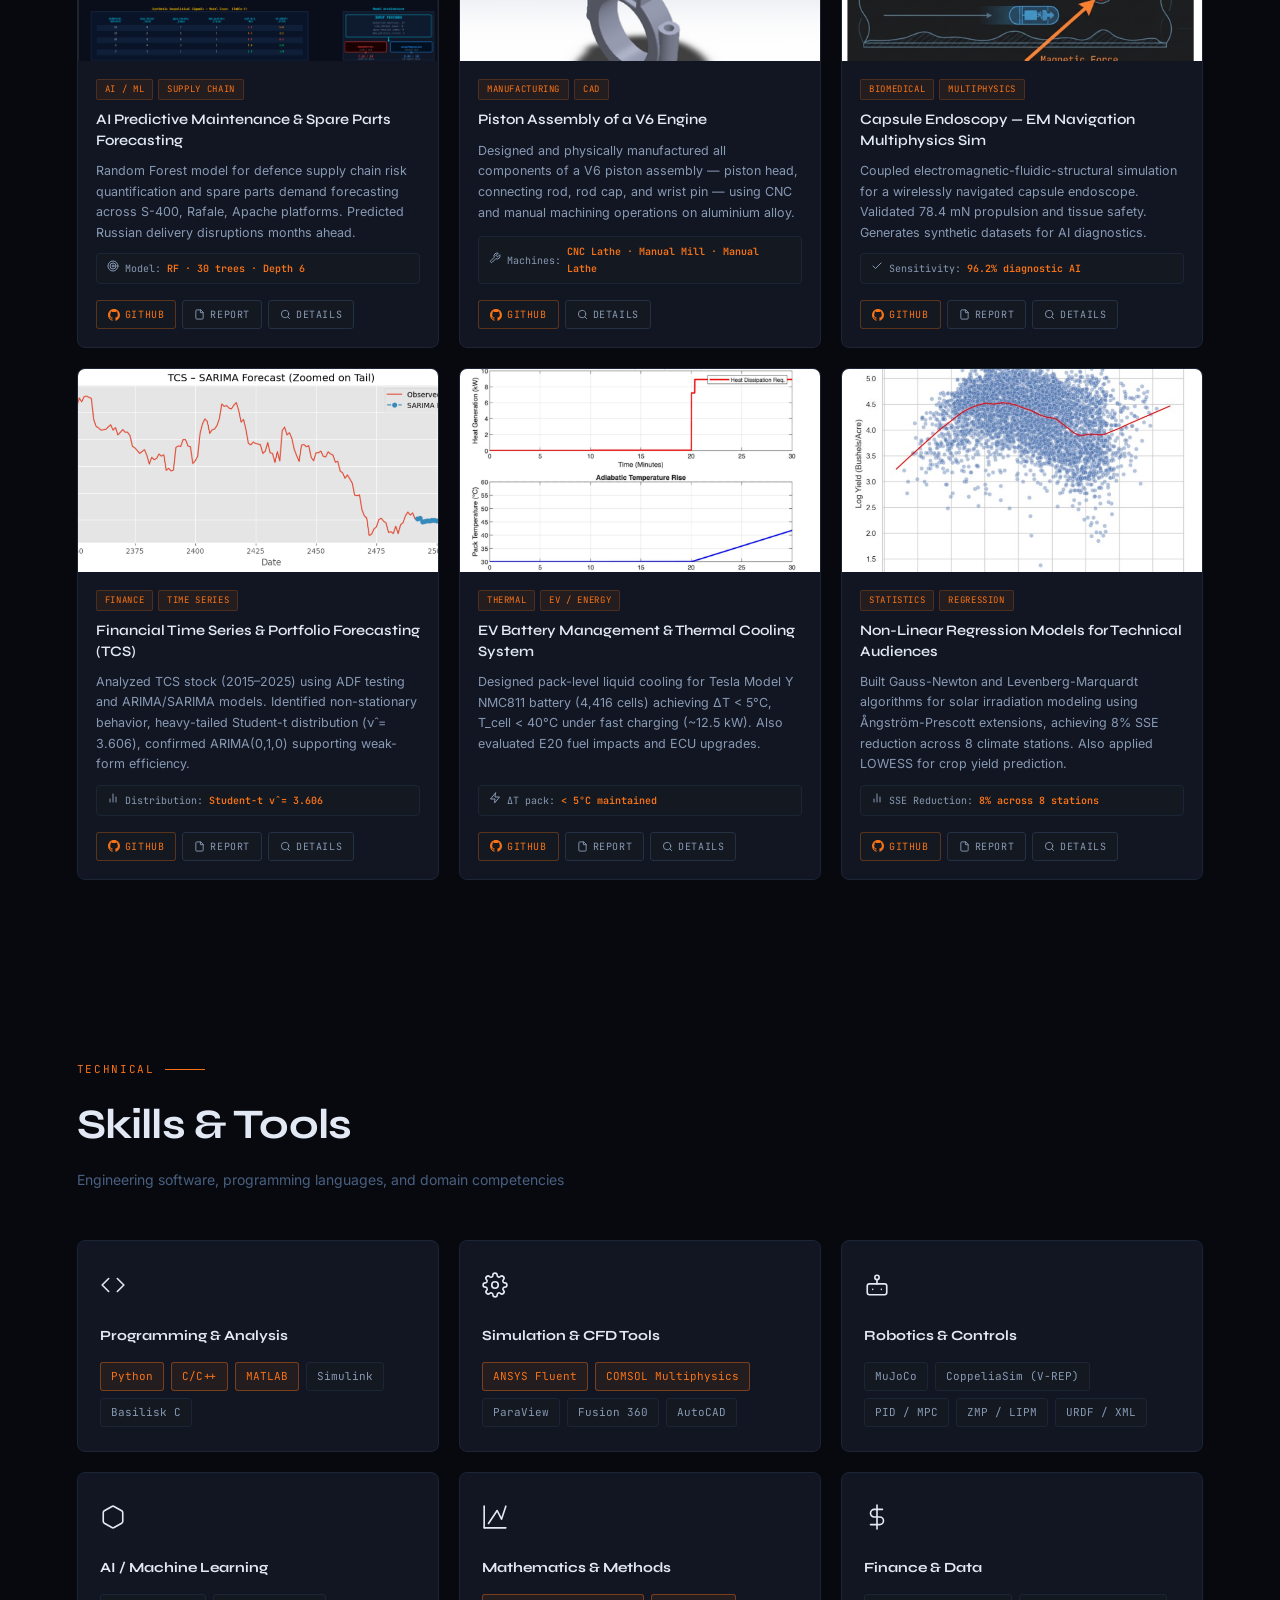
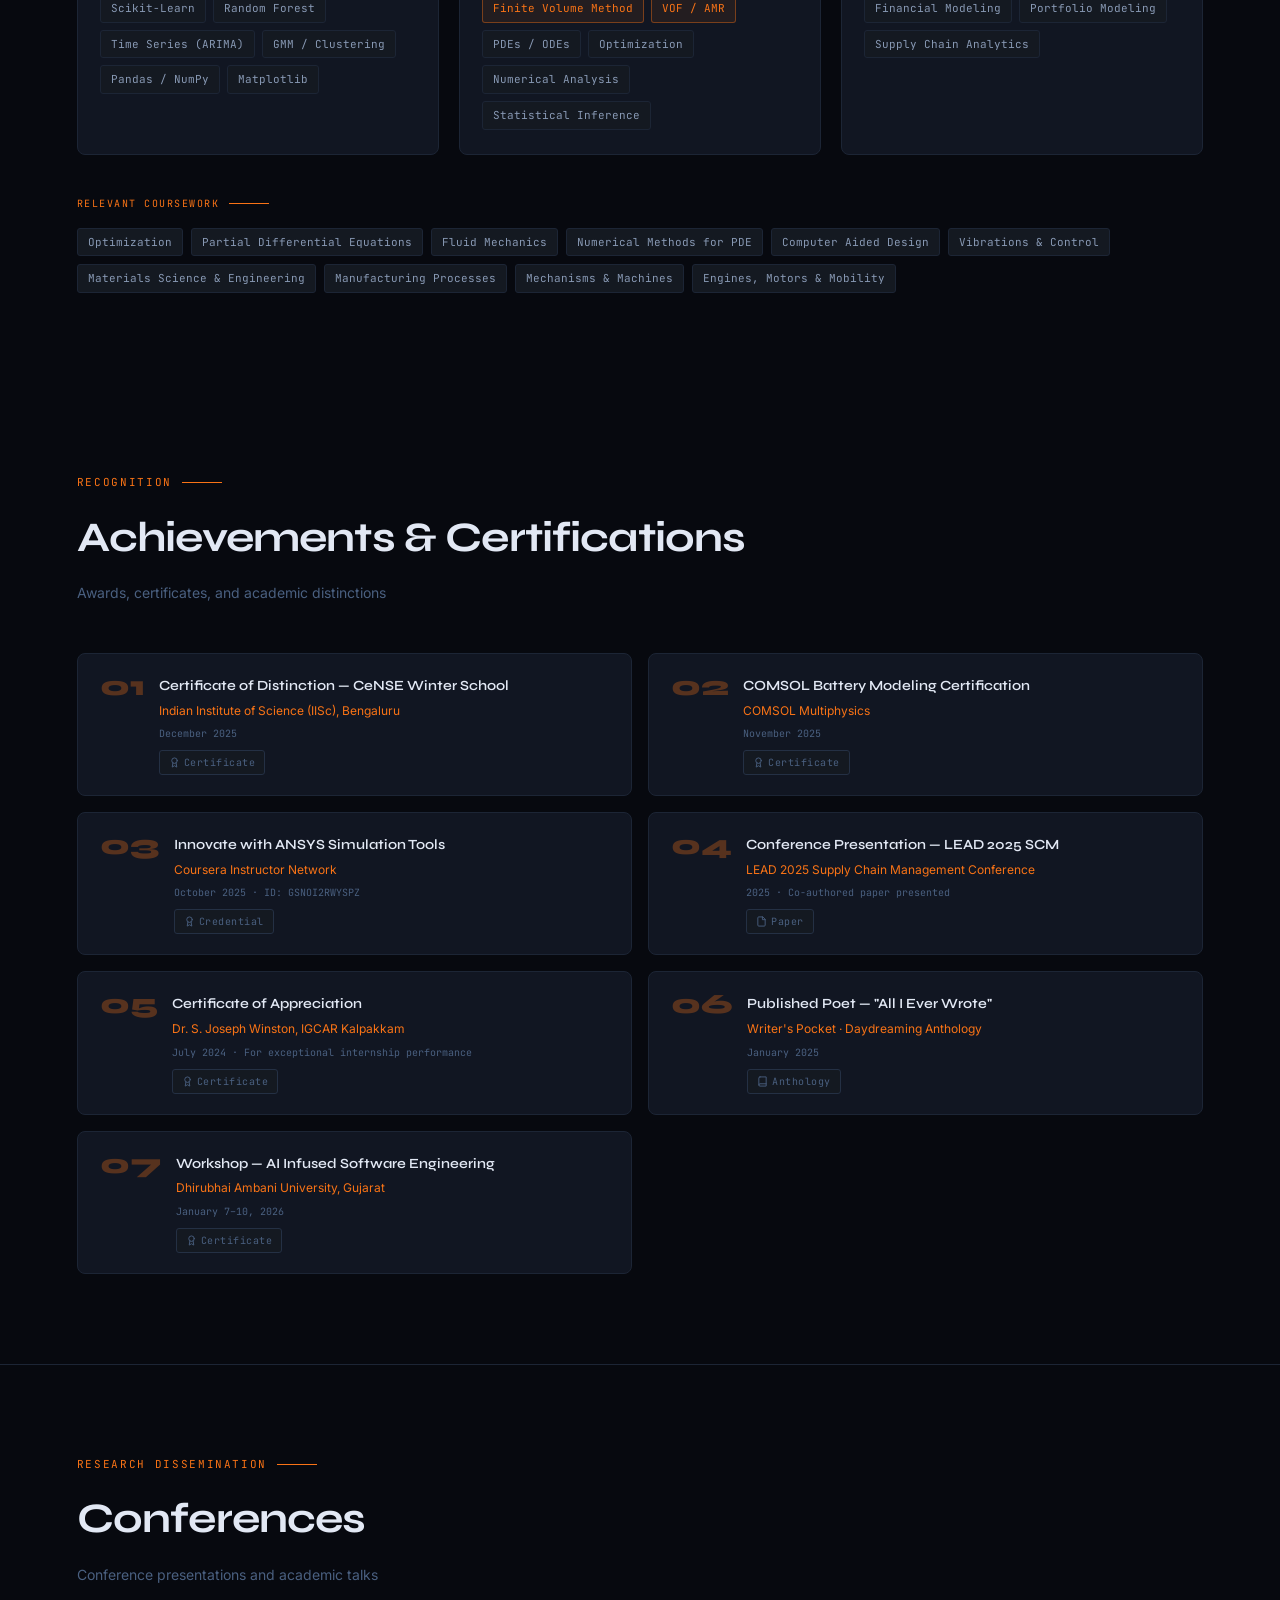
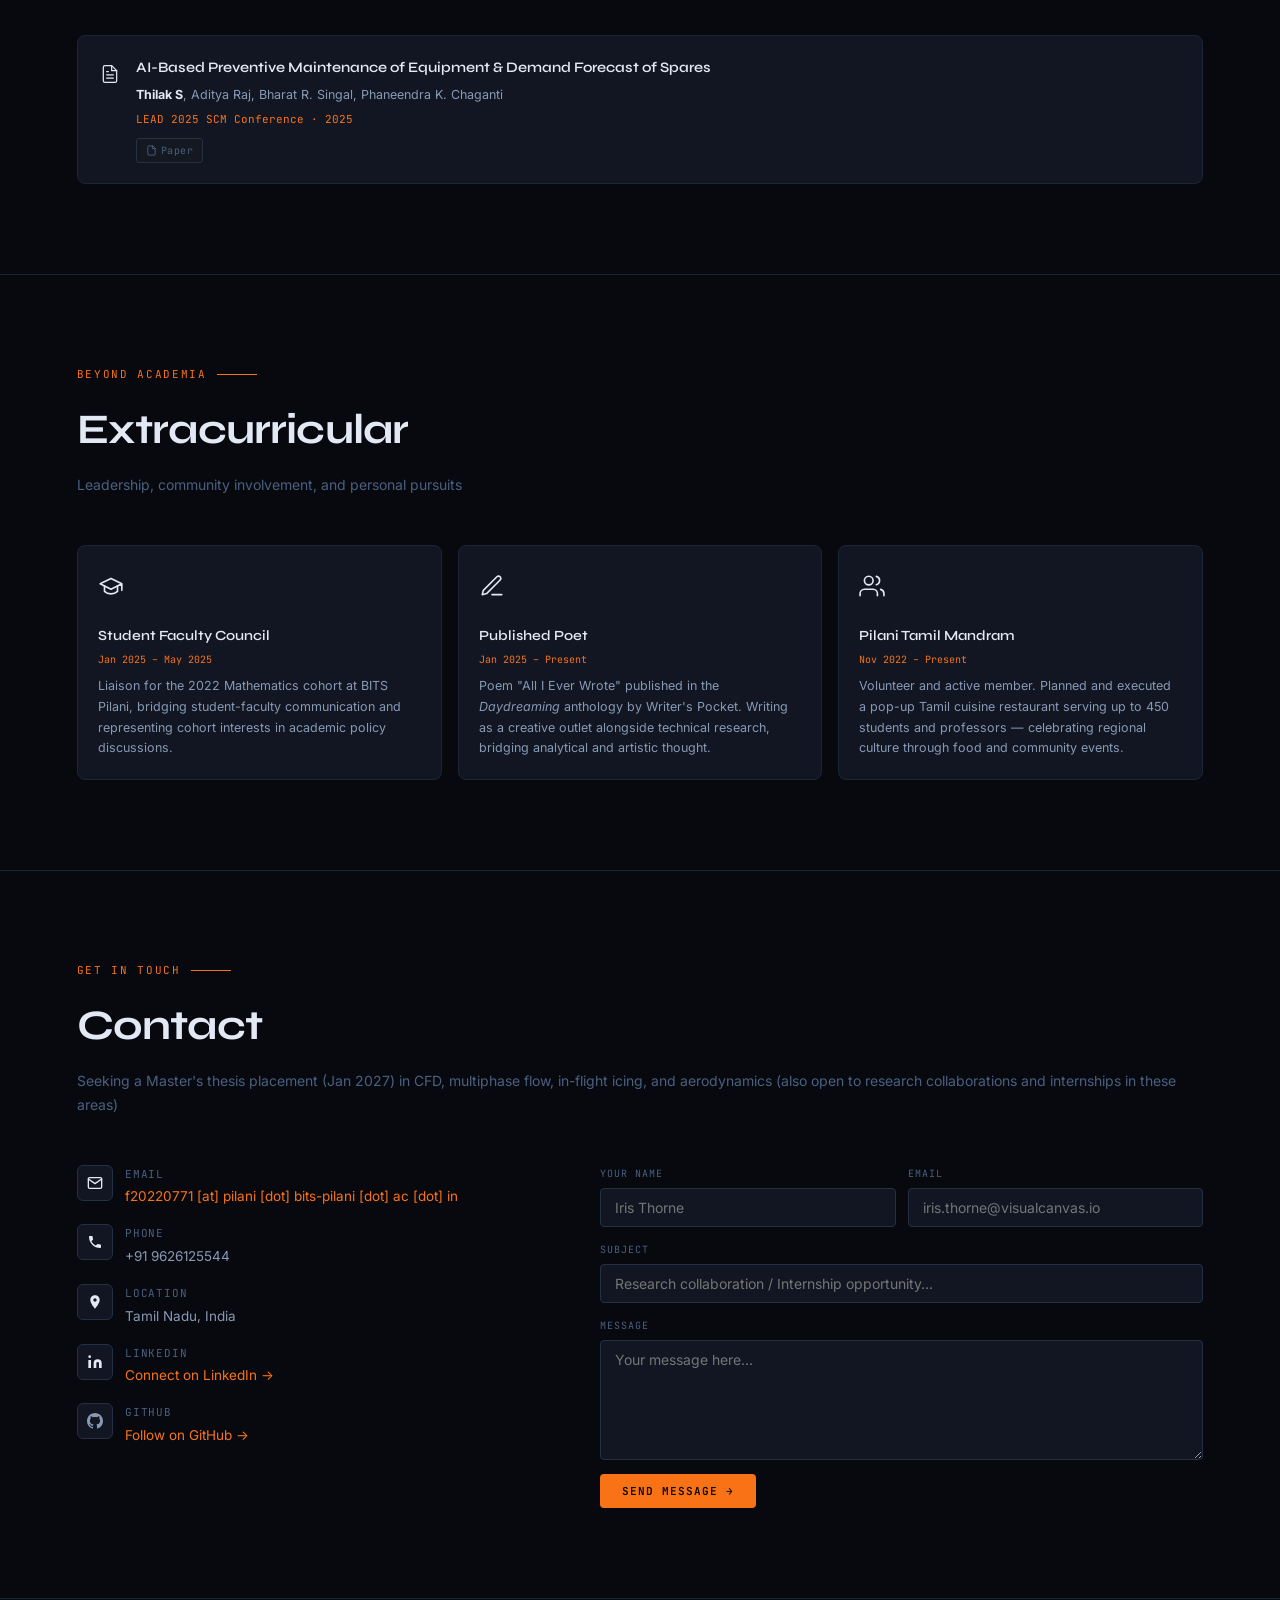
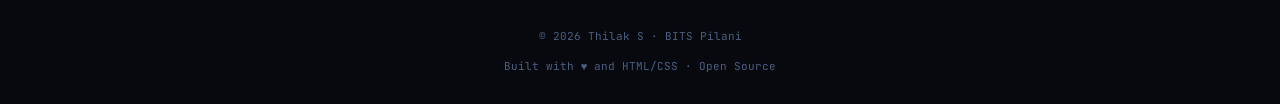
==== commit f3df6738: "Update contact section subtitle for thesis placement" ====
--- a/index.html
+++ b/index.html
@@ -3021,8 +3021,8 @@
   <section id="contact">
     <div class="section-label">Get In Touch</div>
     <h2 class="section-title">Contact</h2>
-    <p class="section-subtitle">Open to research collaborations, internships, and opportunities in CFD, FSI, multiphase
-      flows and thermofluids</p>
+    <p class="section-subtitle">Seeking a Master's thesis placement (Jan 2027) in CFD, multiphase flow, in-flight icing, and
+  aerodynamics (also open to research collaborations and internships in these areas) </p>
 
     <div class="contact-layout">
       <div class="contact-info">
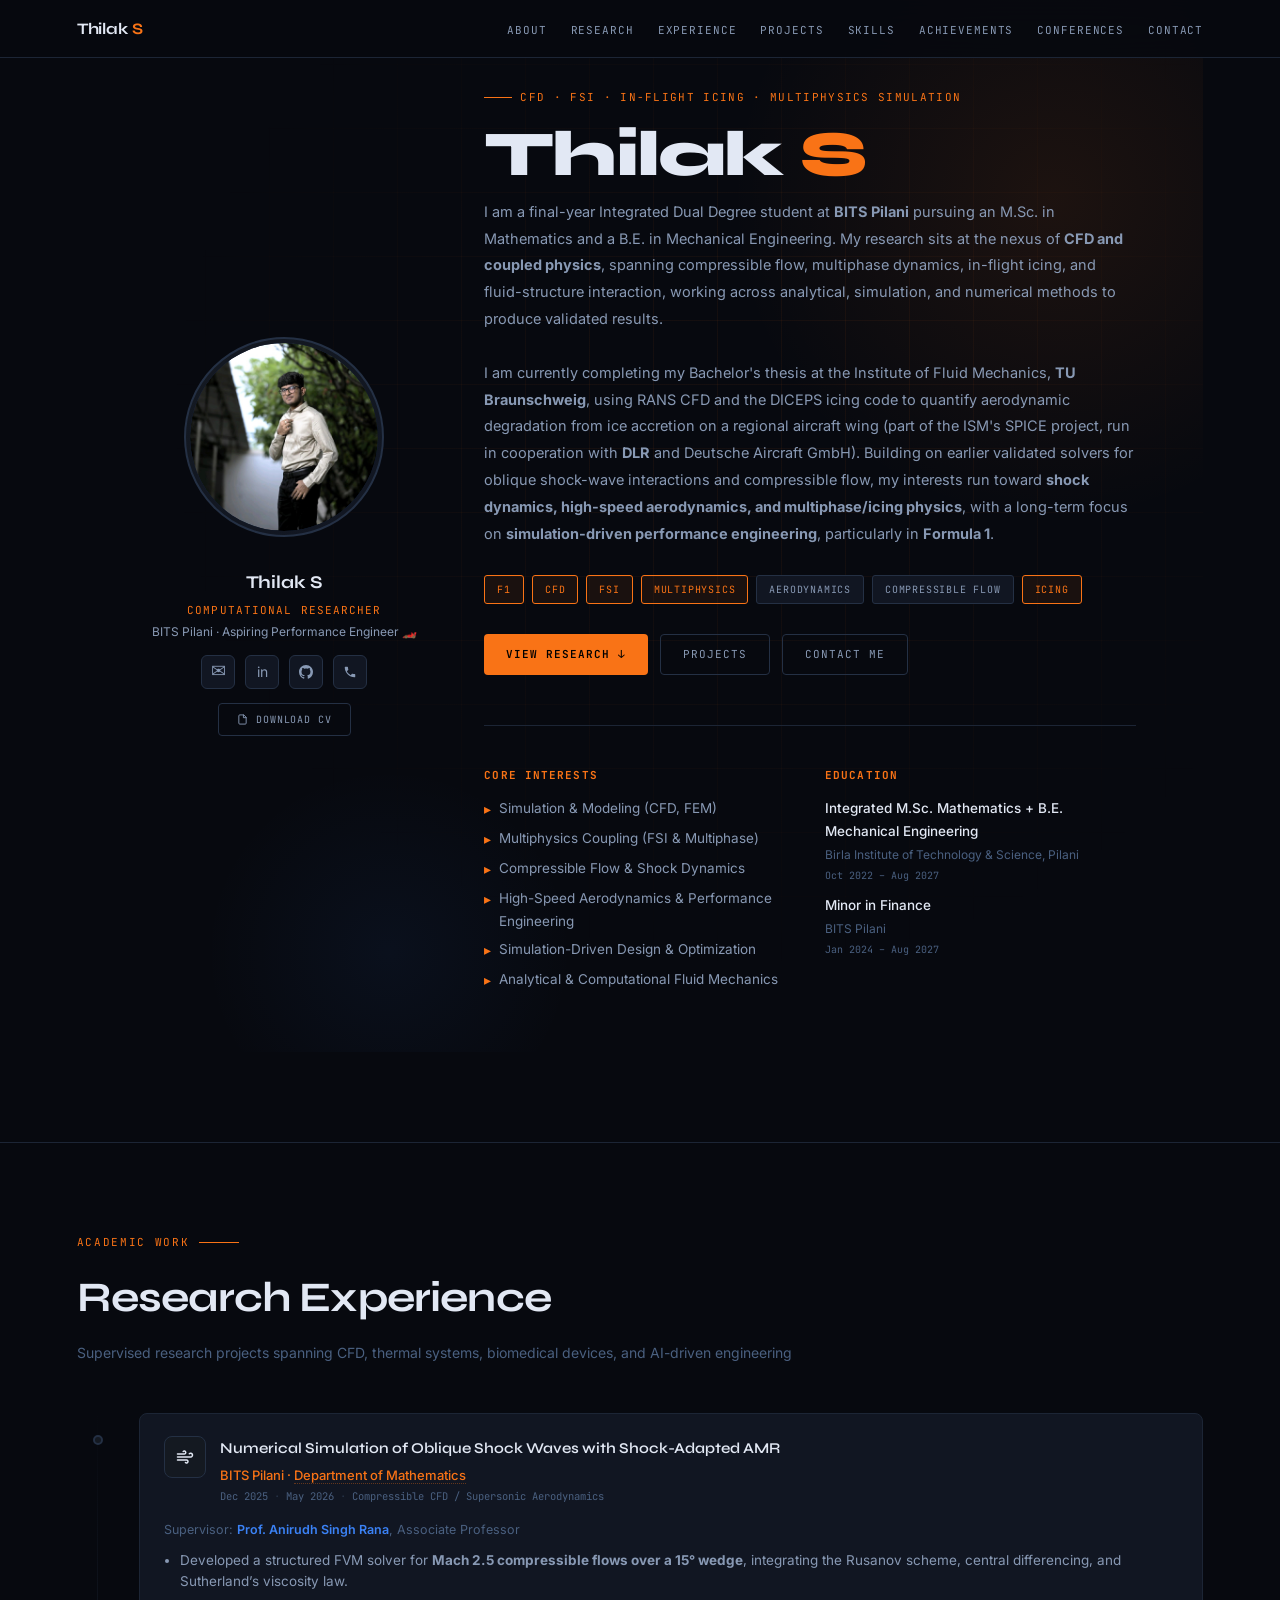
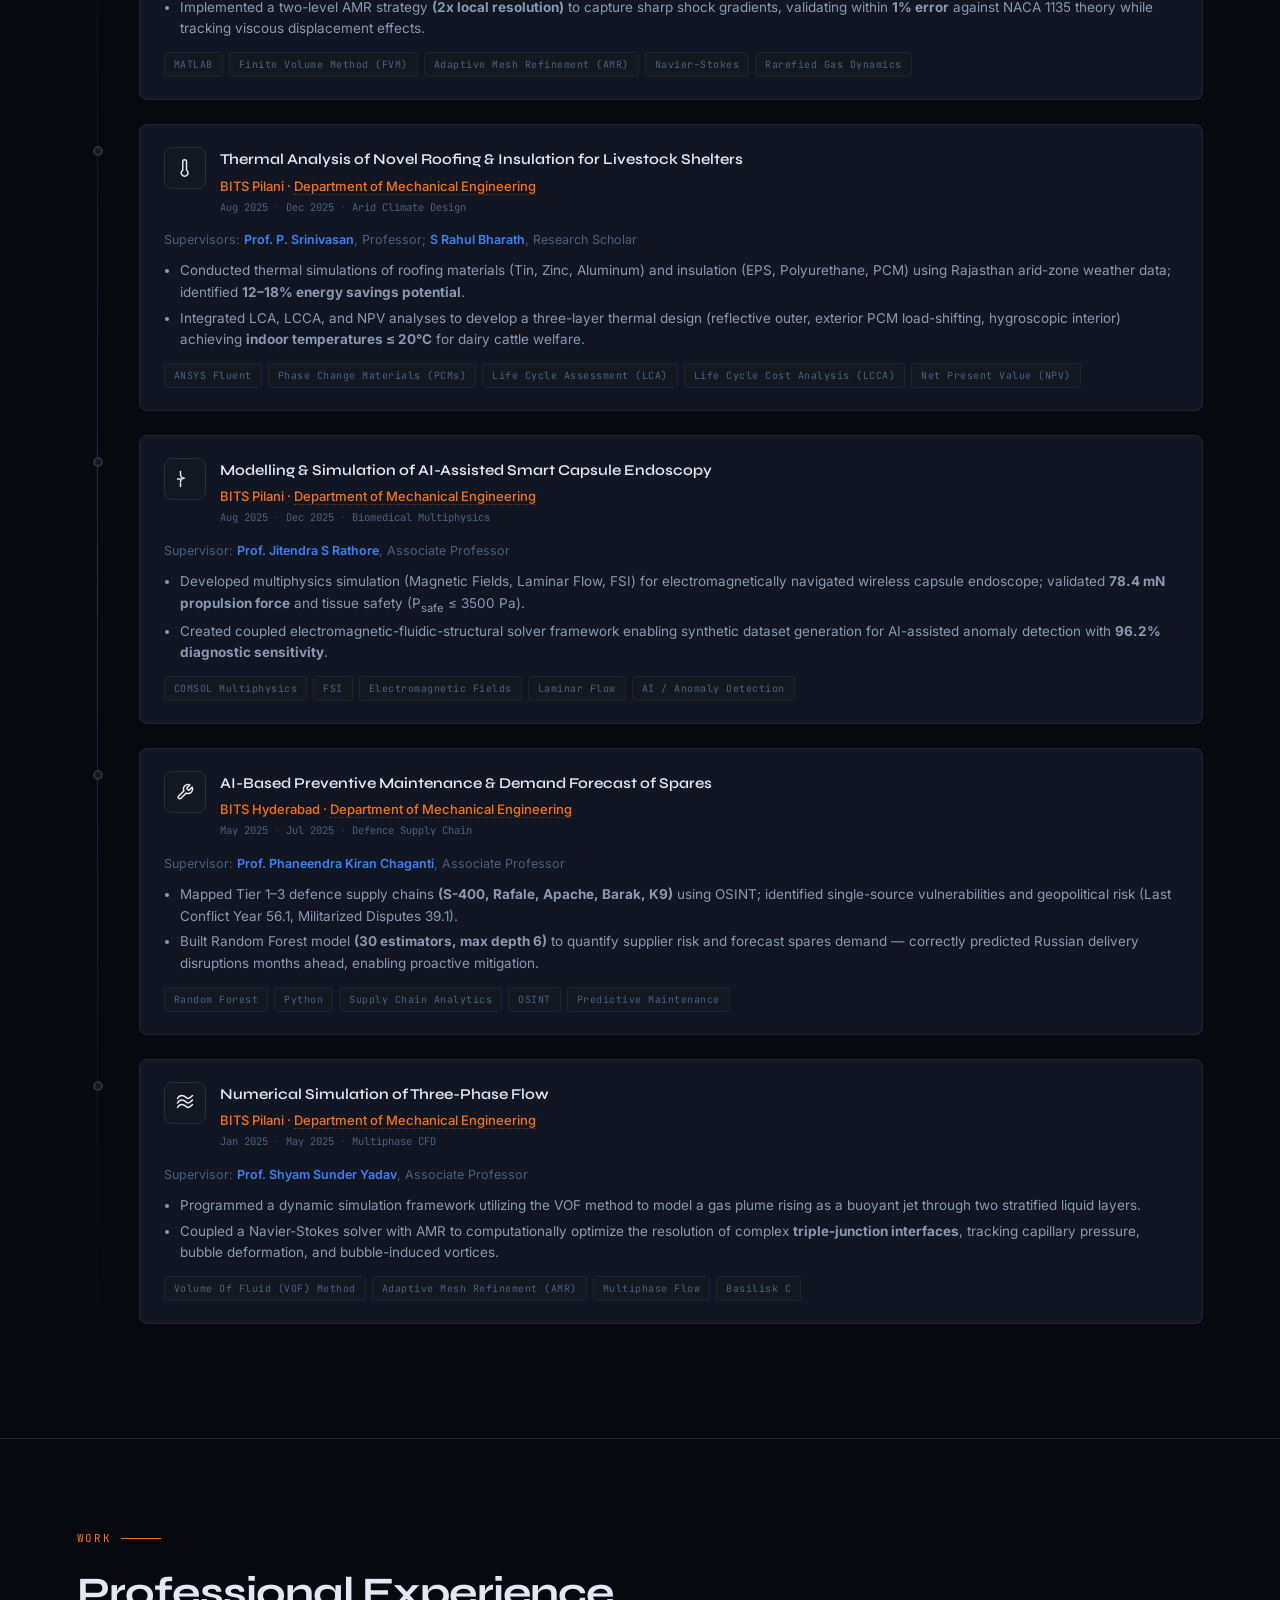
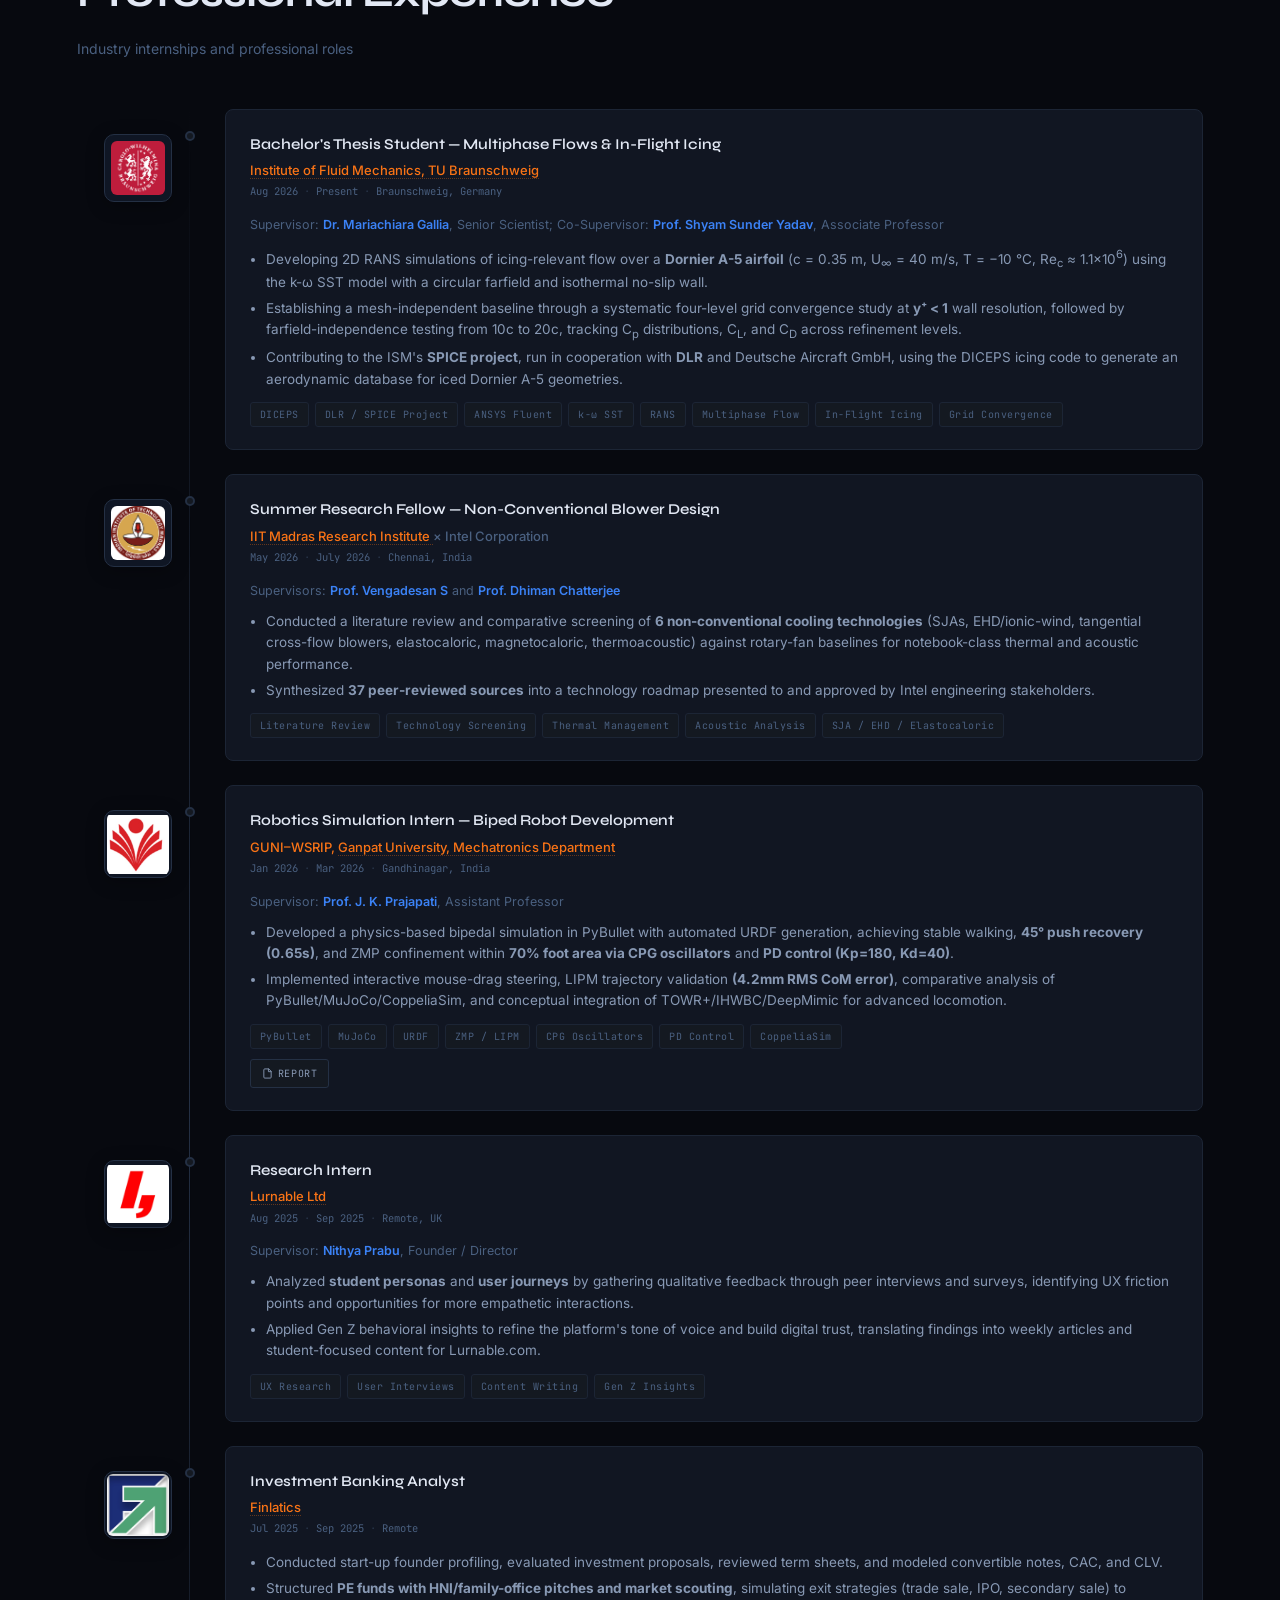
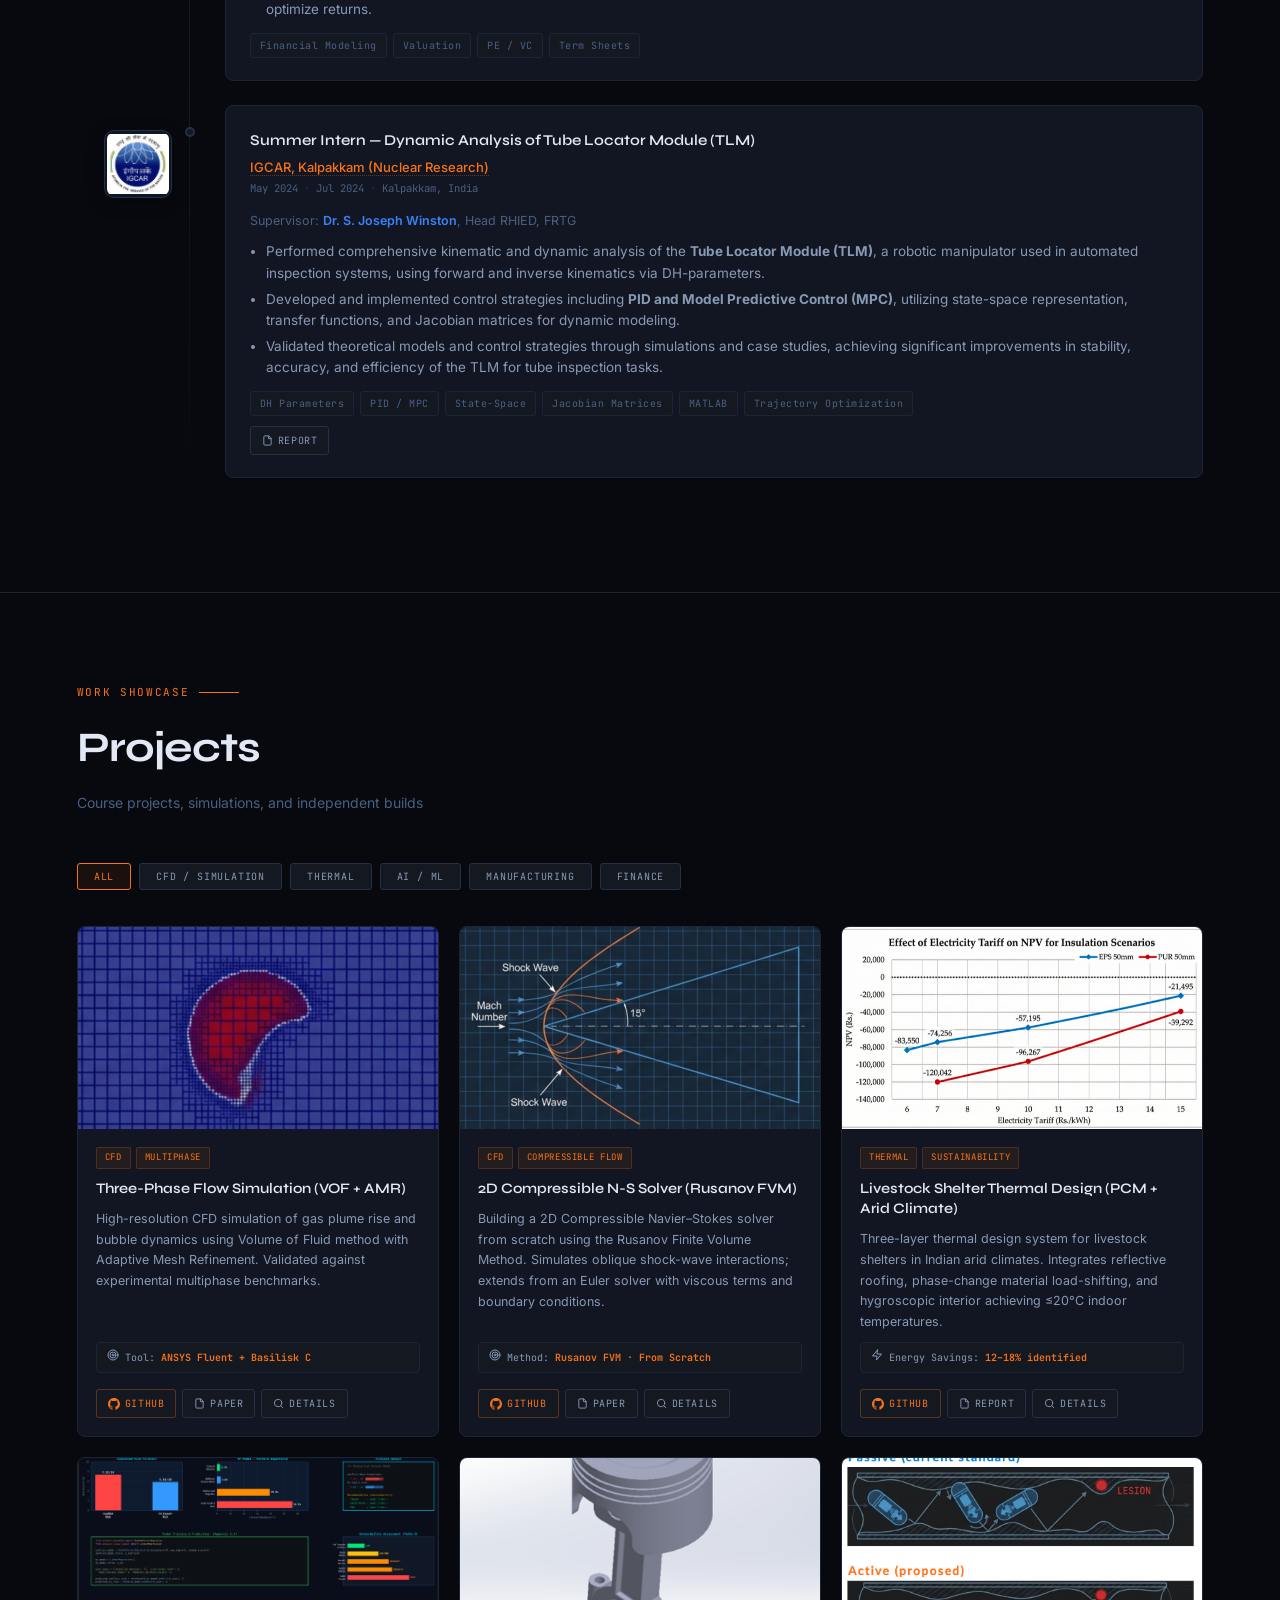
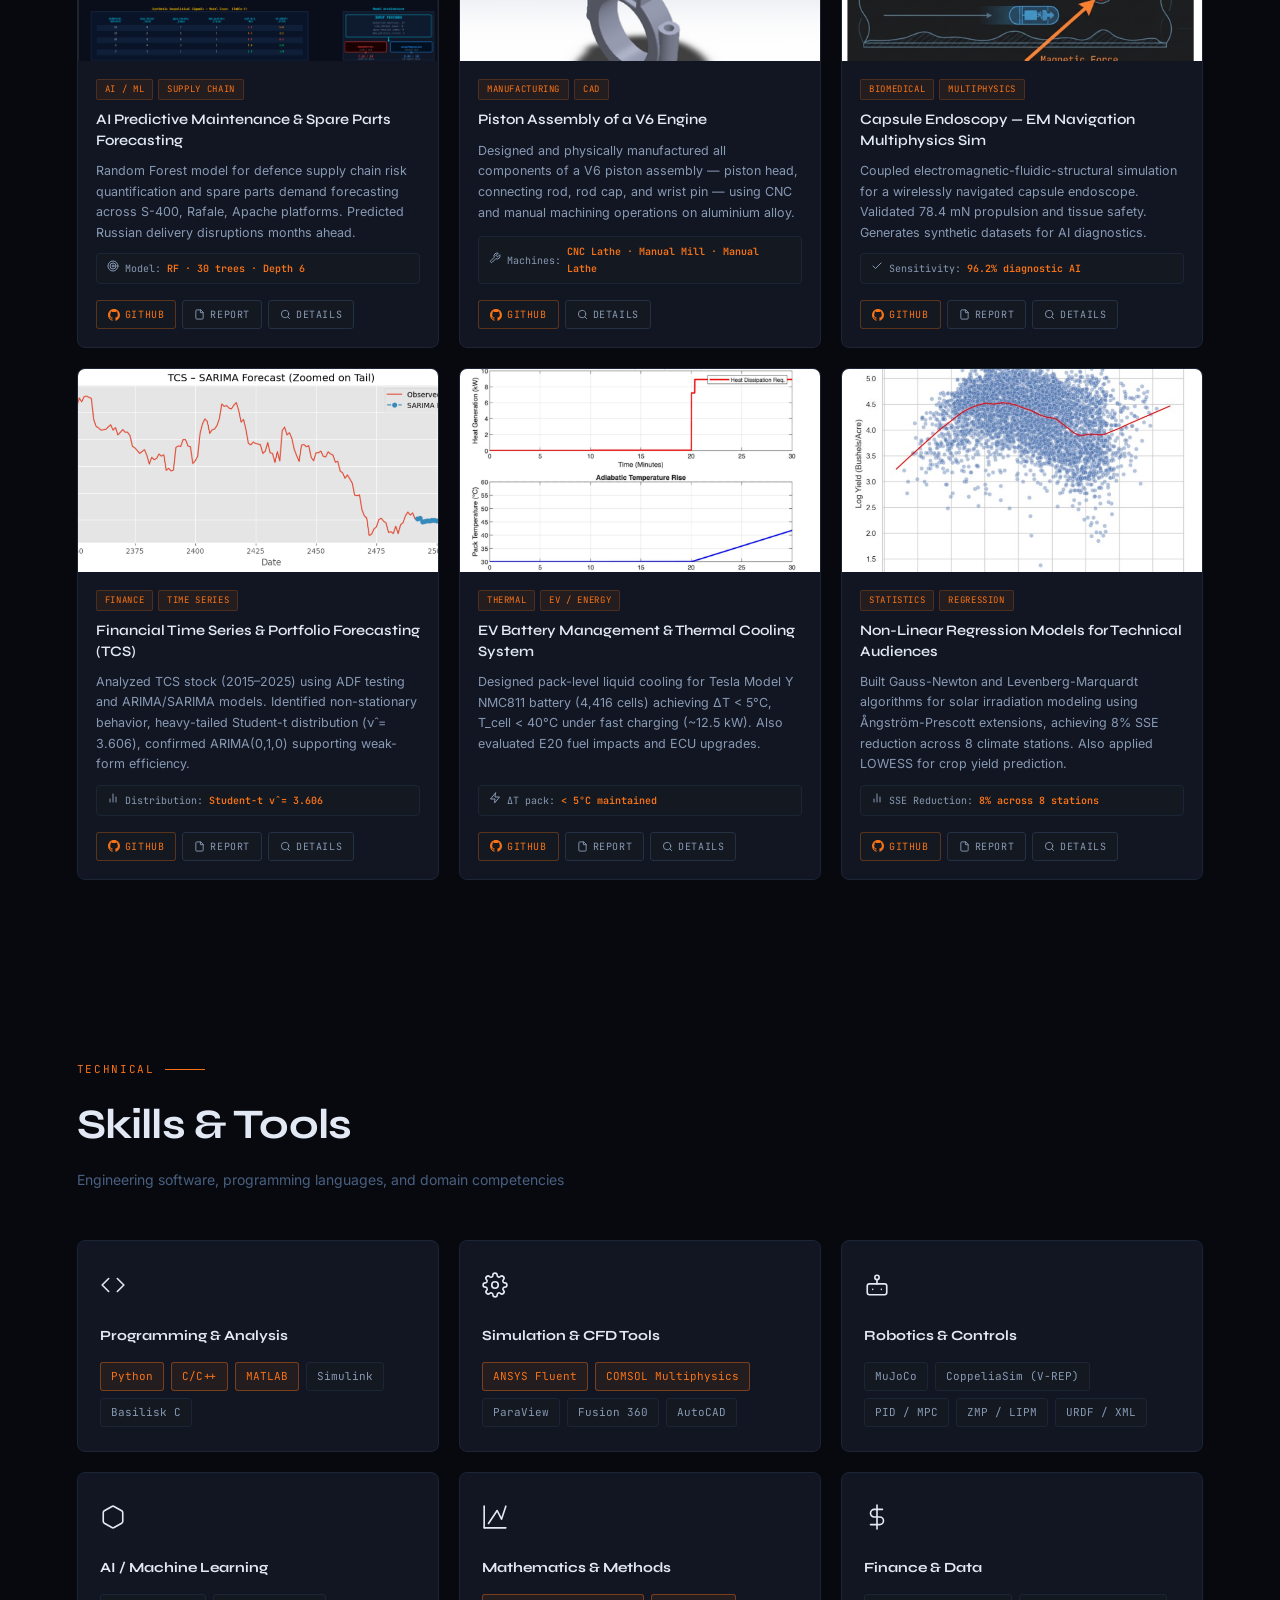
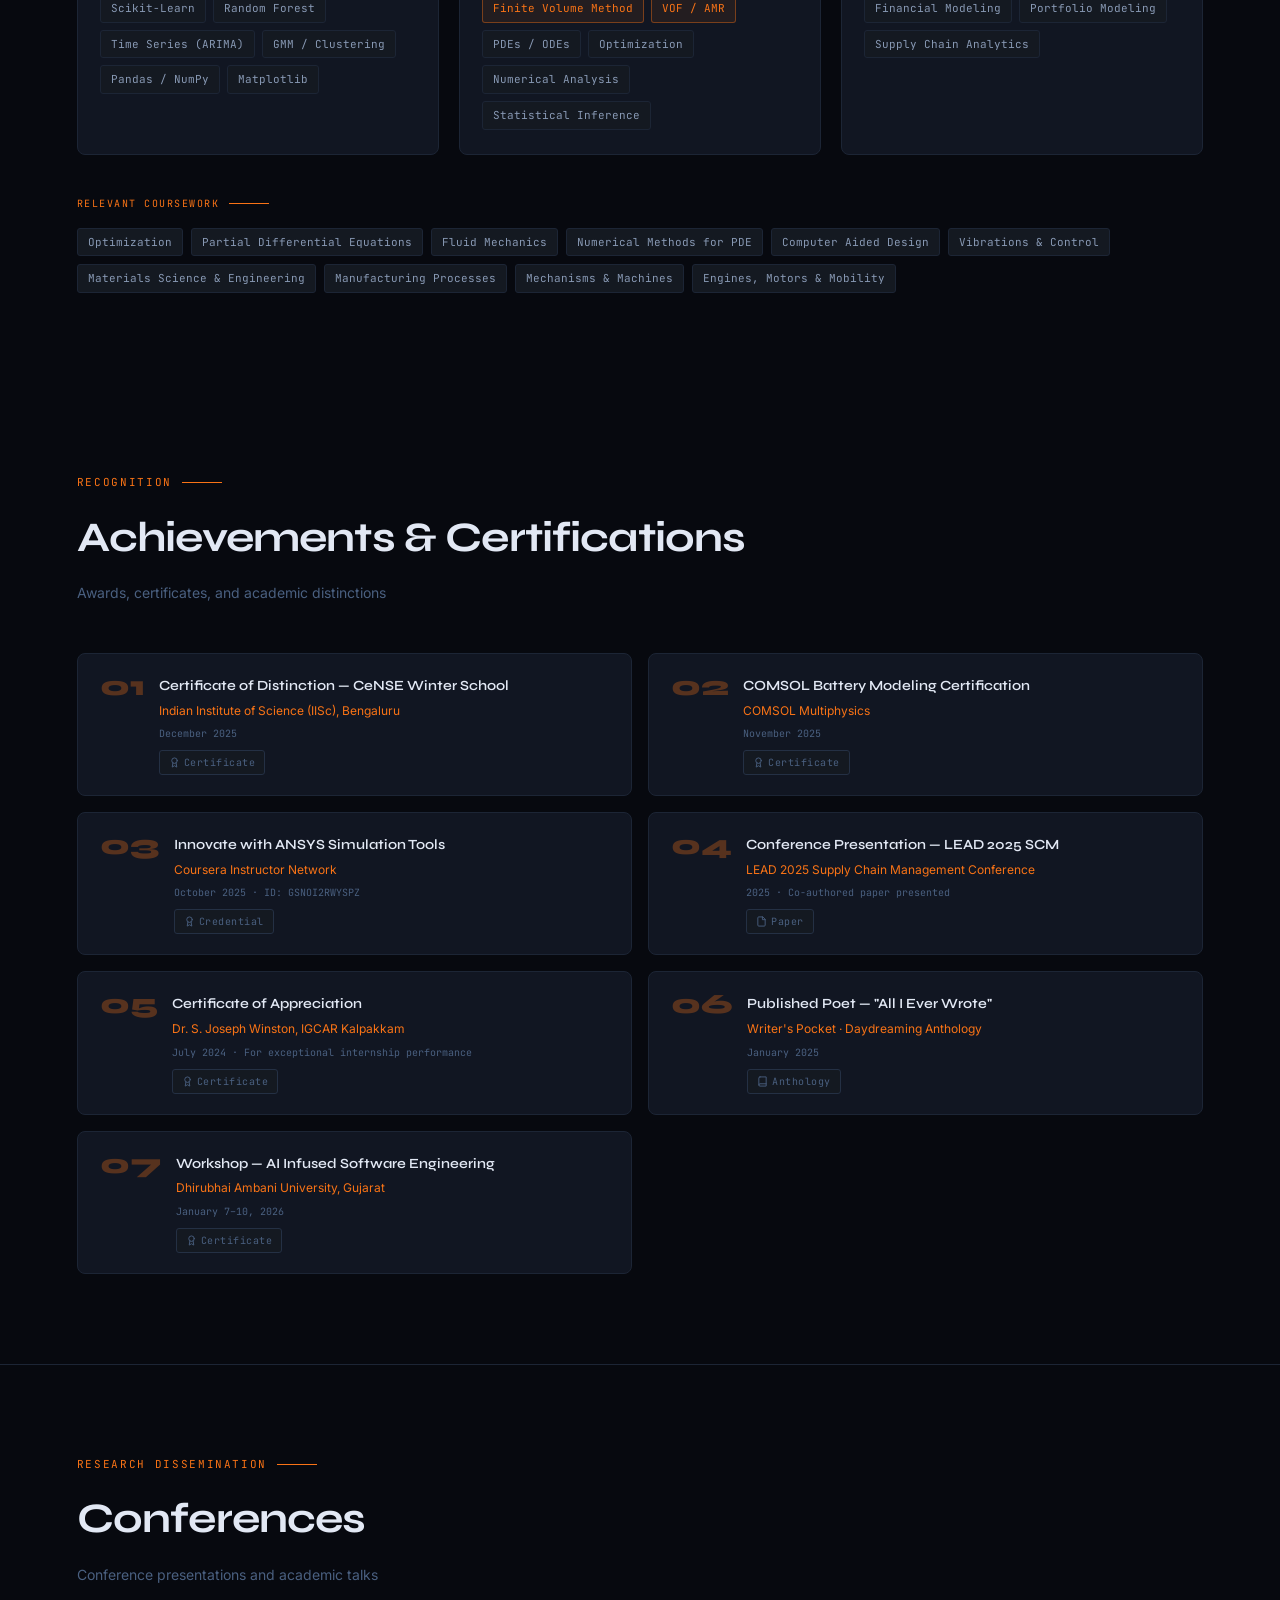
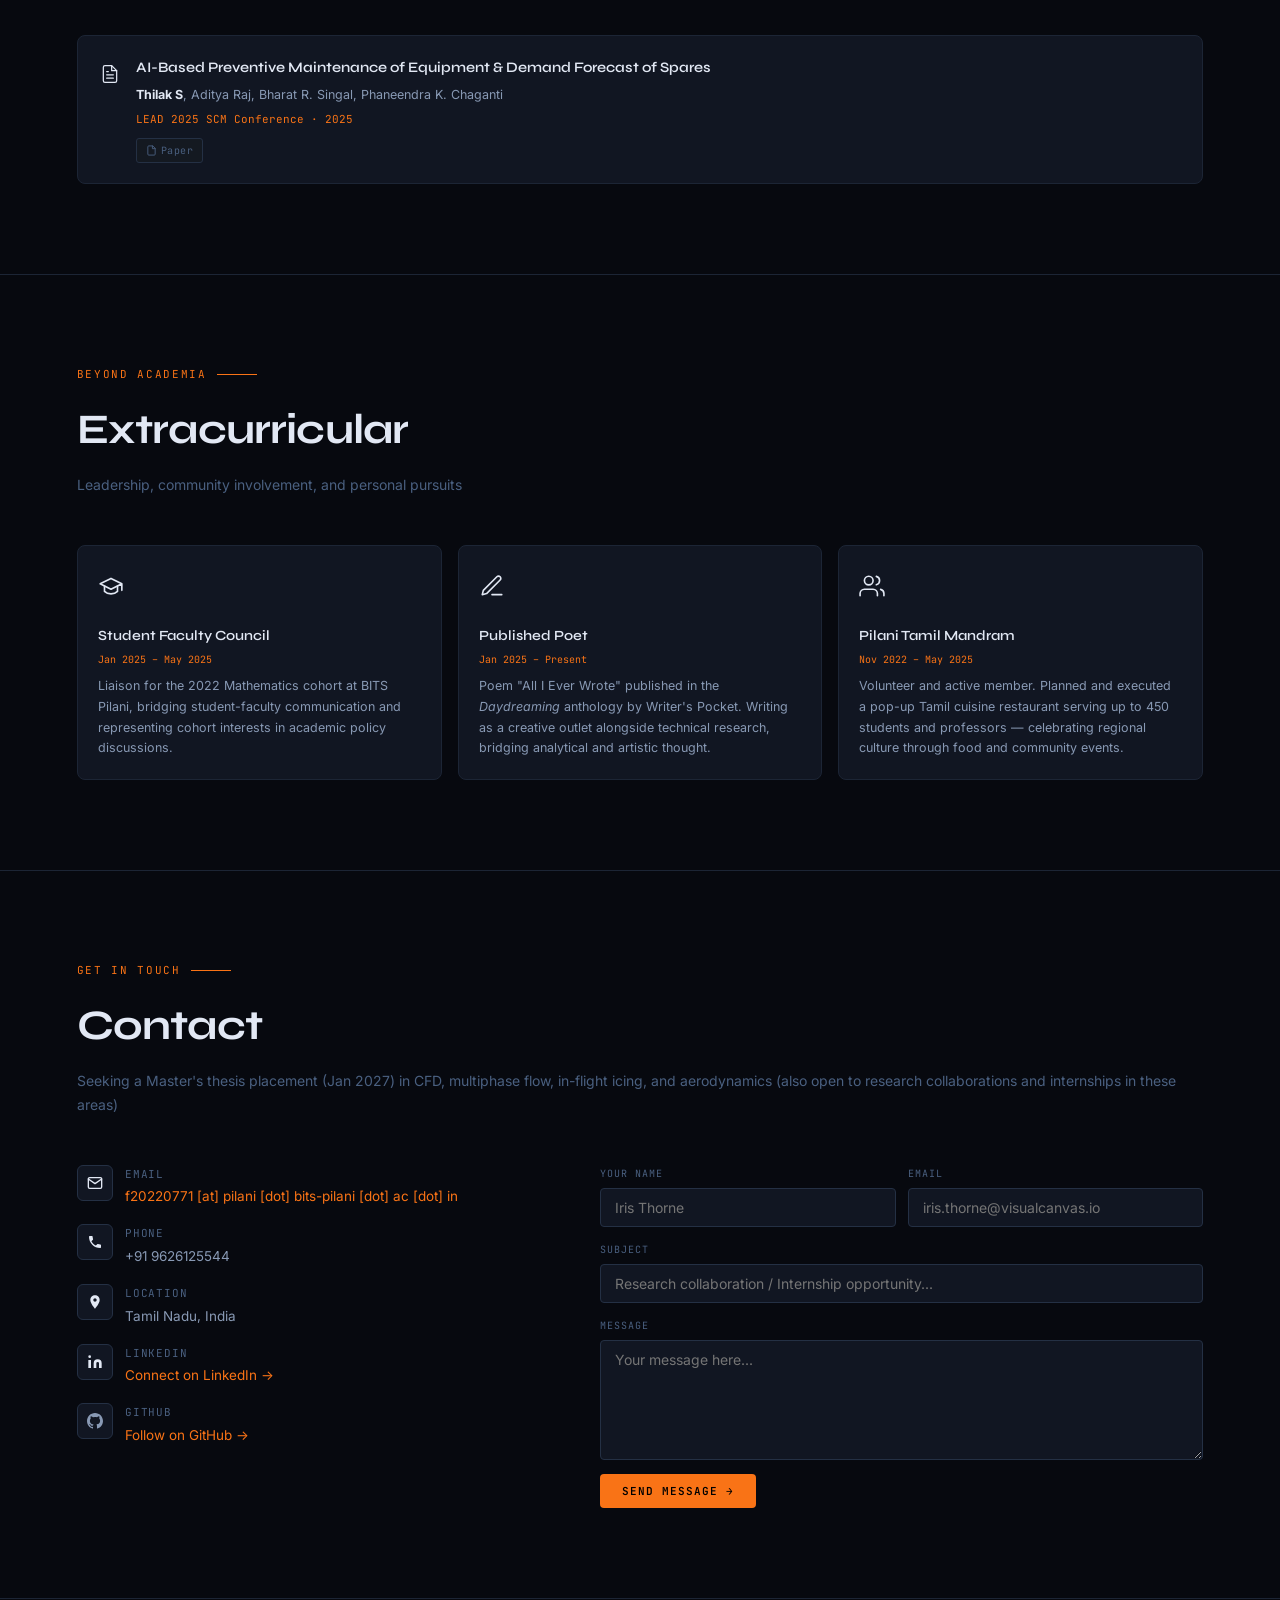
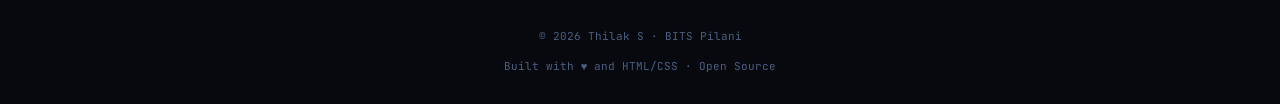
==== commit e8dda4c2: "Change extra period to 'Nov 2022 – May 2025' Updated the duration of involvement in Pilani Tamil Man" ====
--- a/index.html
+++ b/index.html
@@ -3007,7 +3007,7 @@
             <path d="M16 3.13a4 4 0 0 1 0 7.75" />
           </svg></div>
         <div class="extra-title">Pilani Tamil Mandram</div>
-        <div class="extra-period">Nov 2022 – Present</div>
+        <div class="extra-period">Nov 2022 – May 2025</div>
         <div class="extra-desc">Volunteer and active member. Planned and executed a pop-up Tamil cuisine restaurant
           serving up to 450 students and professors — celebrating regional culture through food and community events.
         </div>
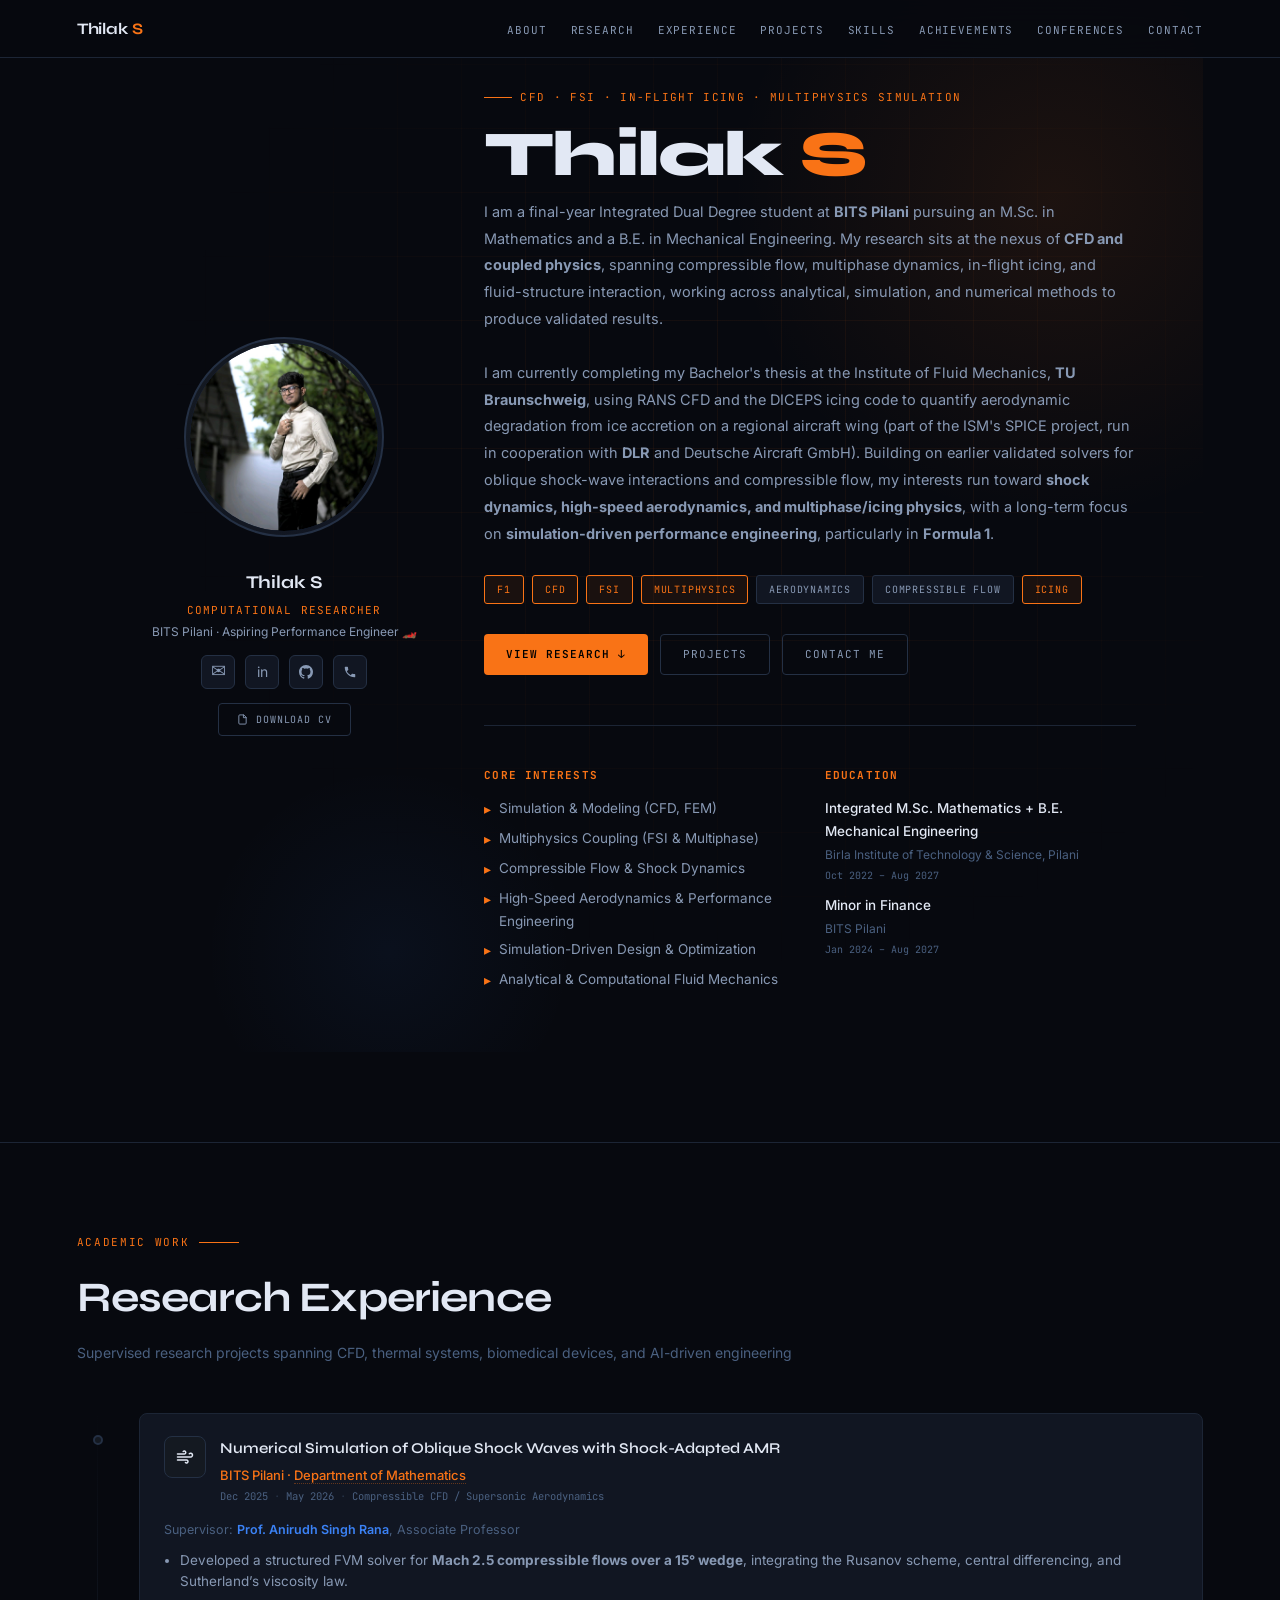
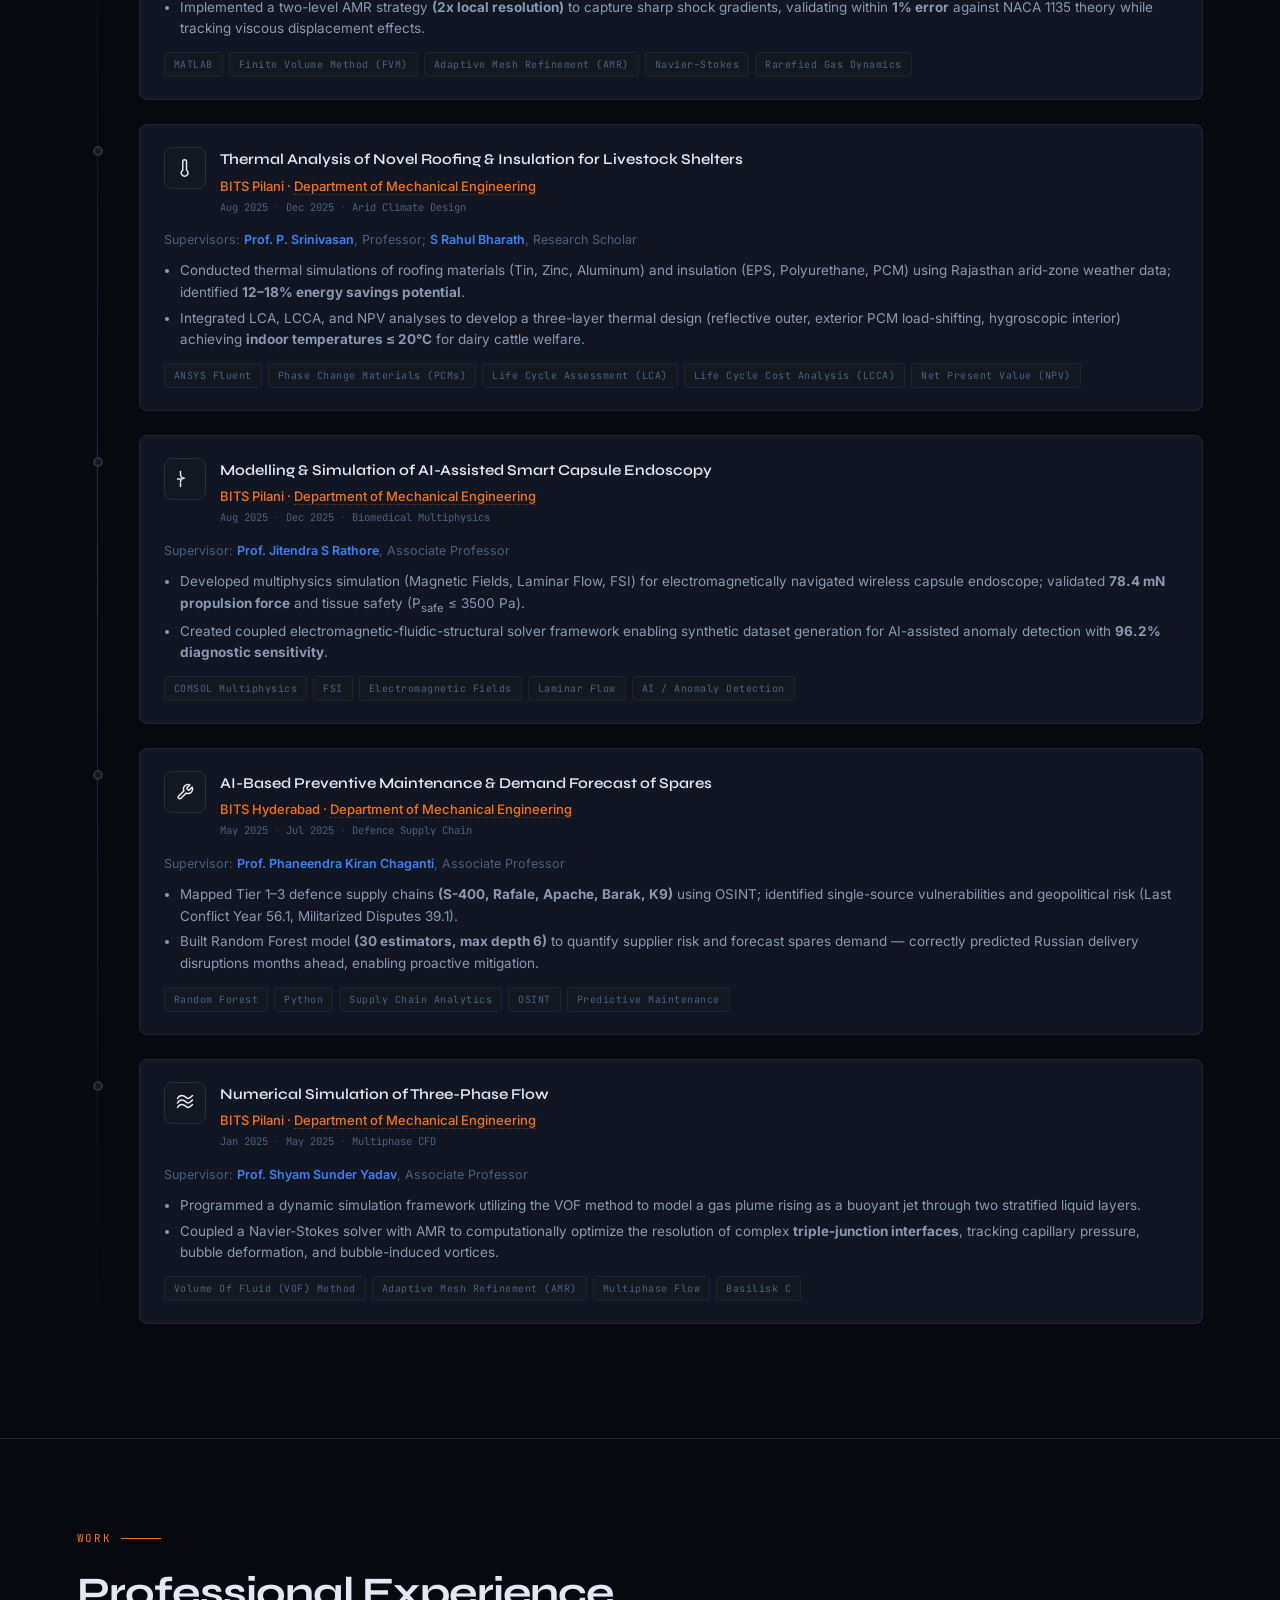
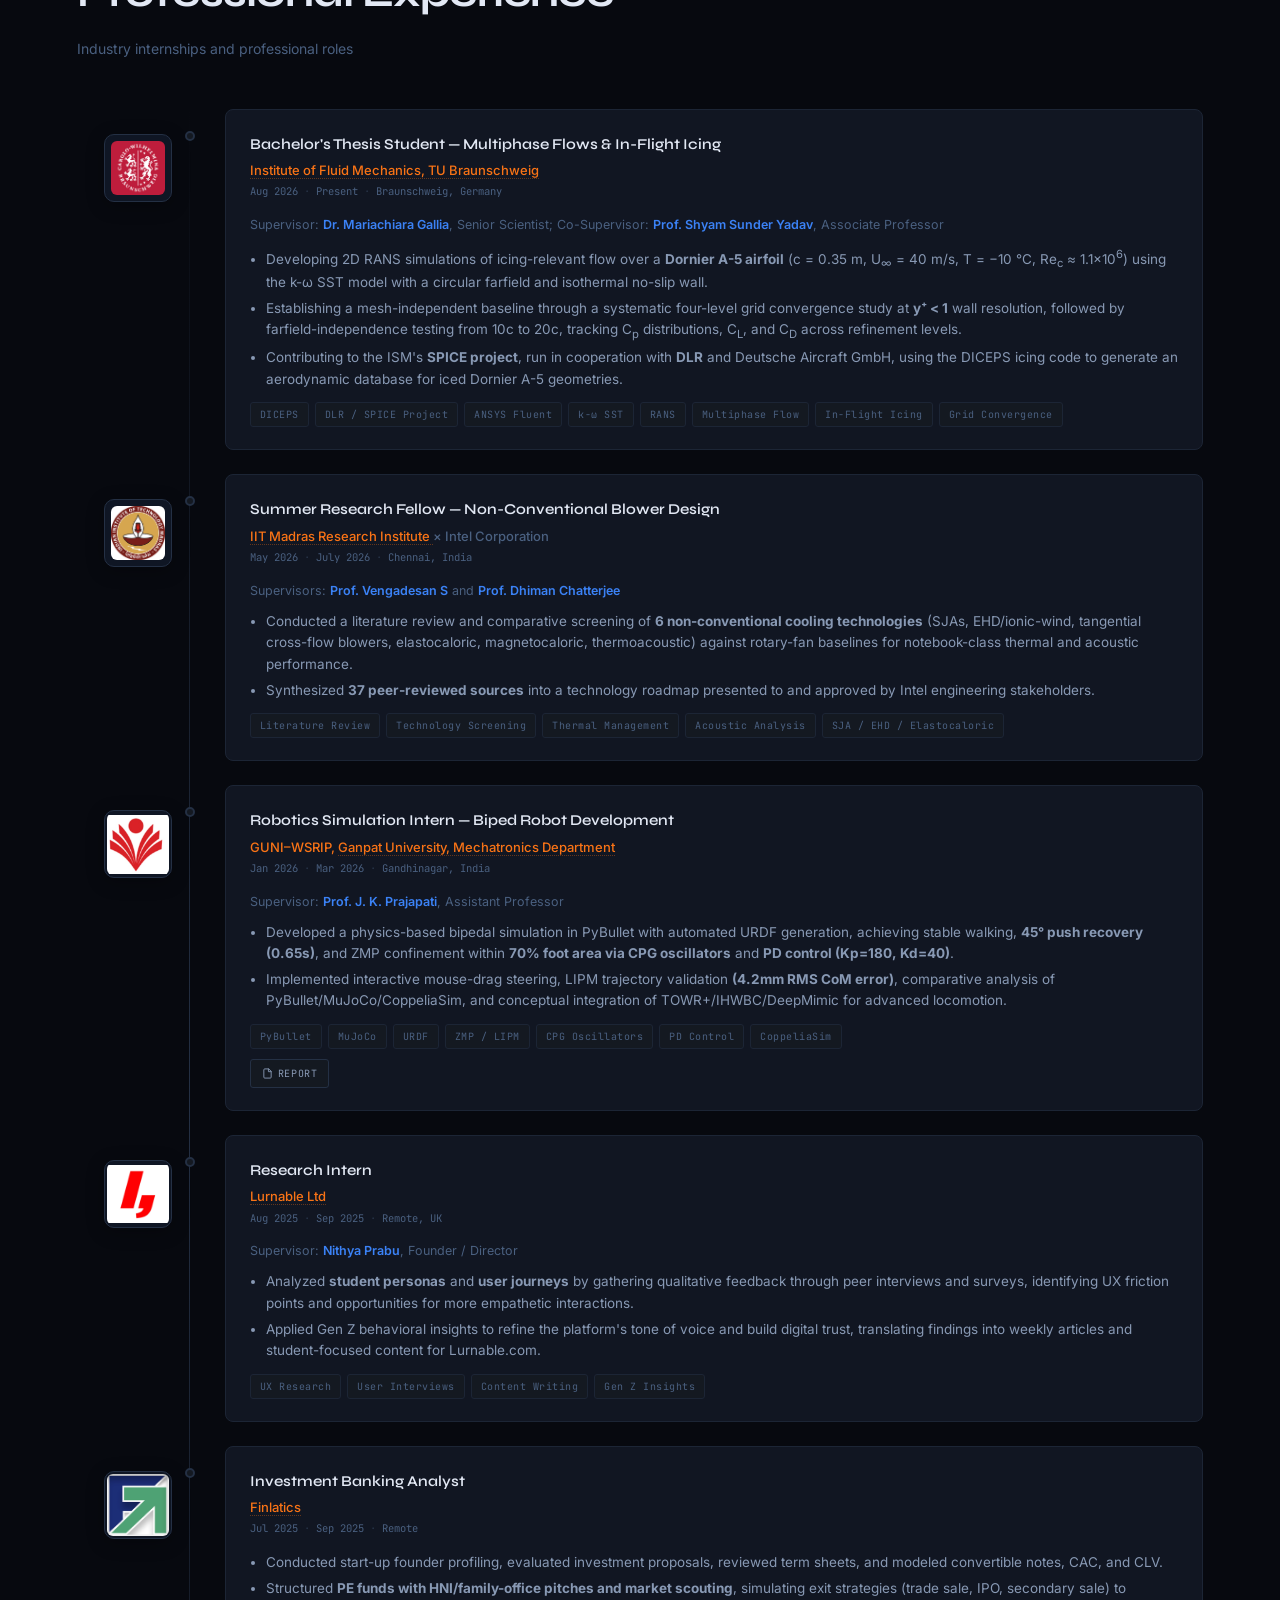
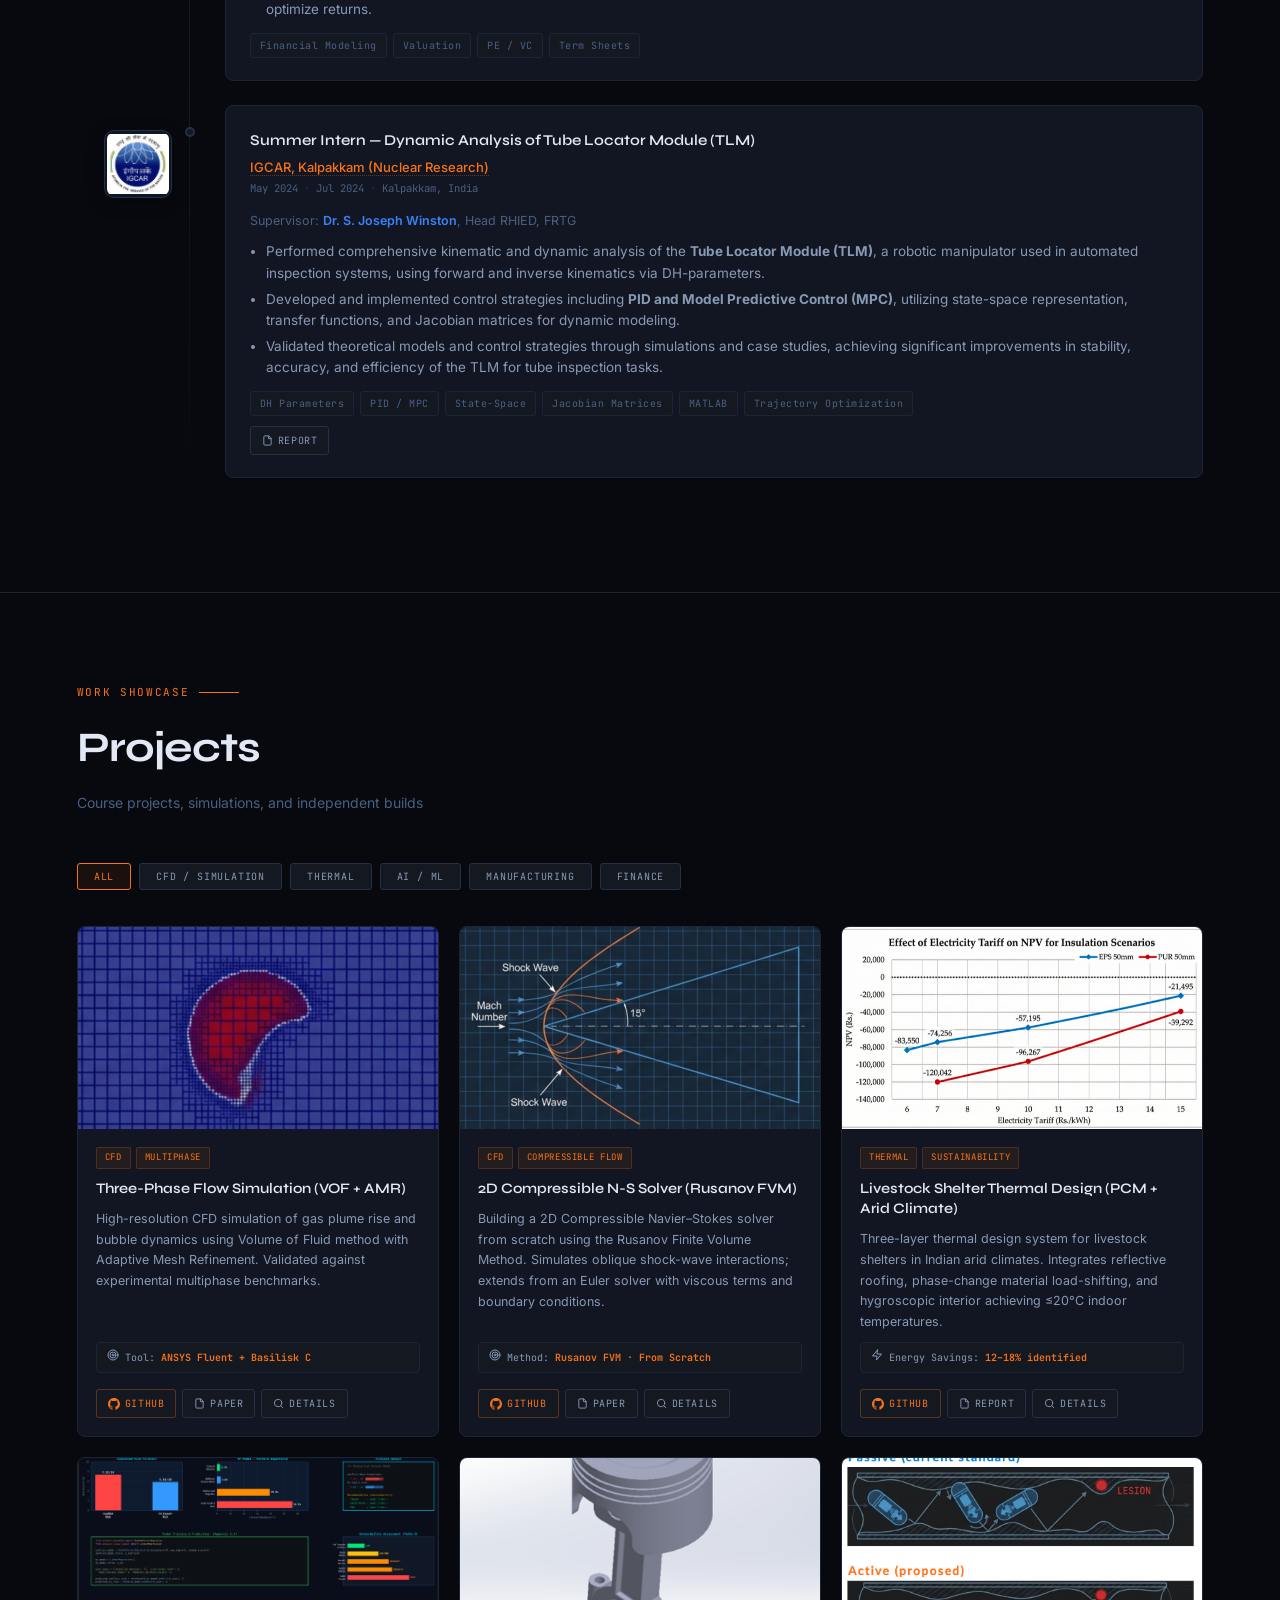
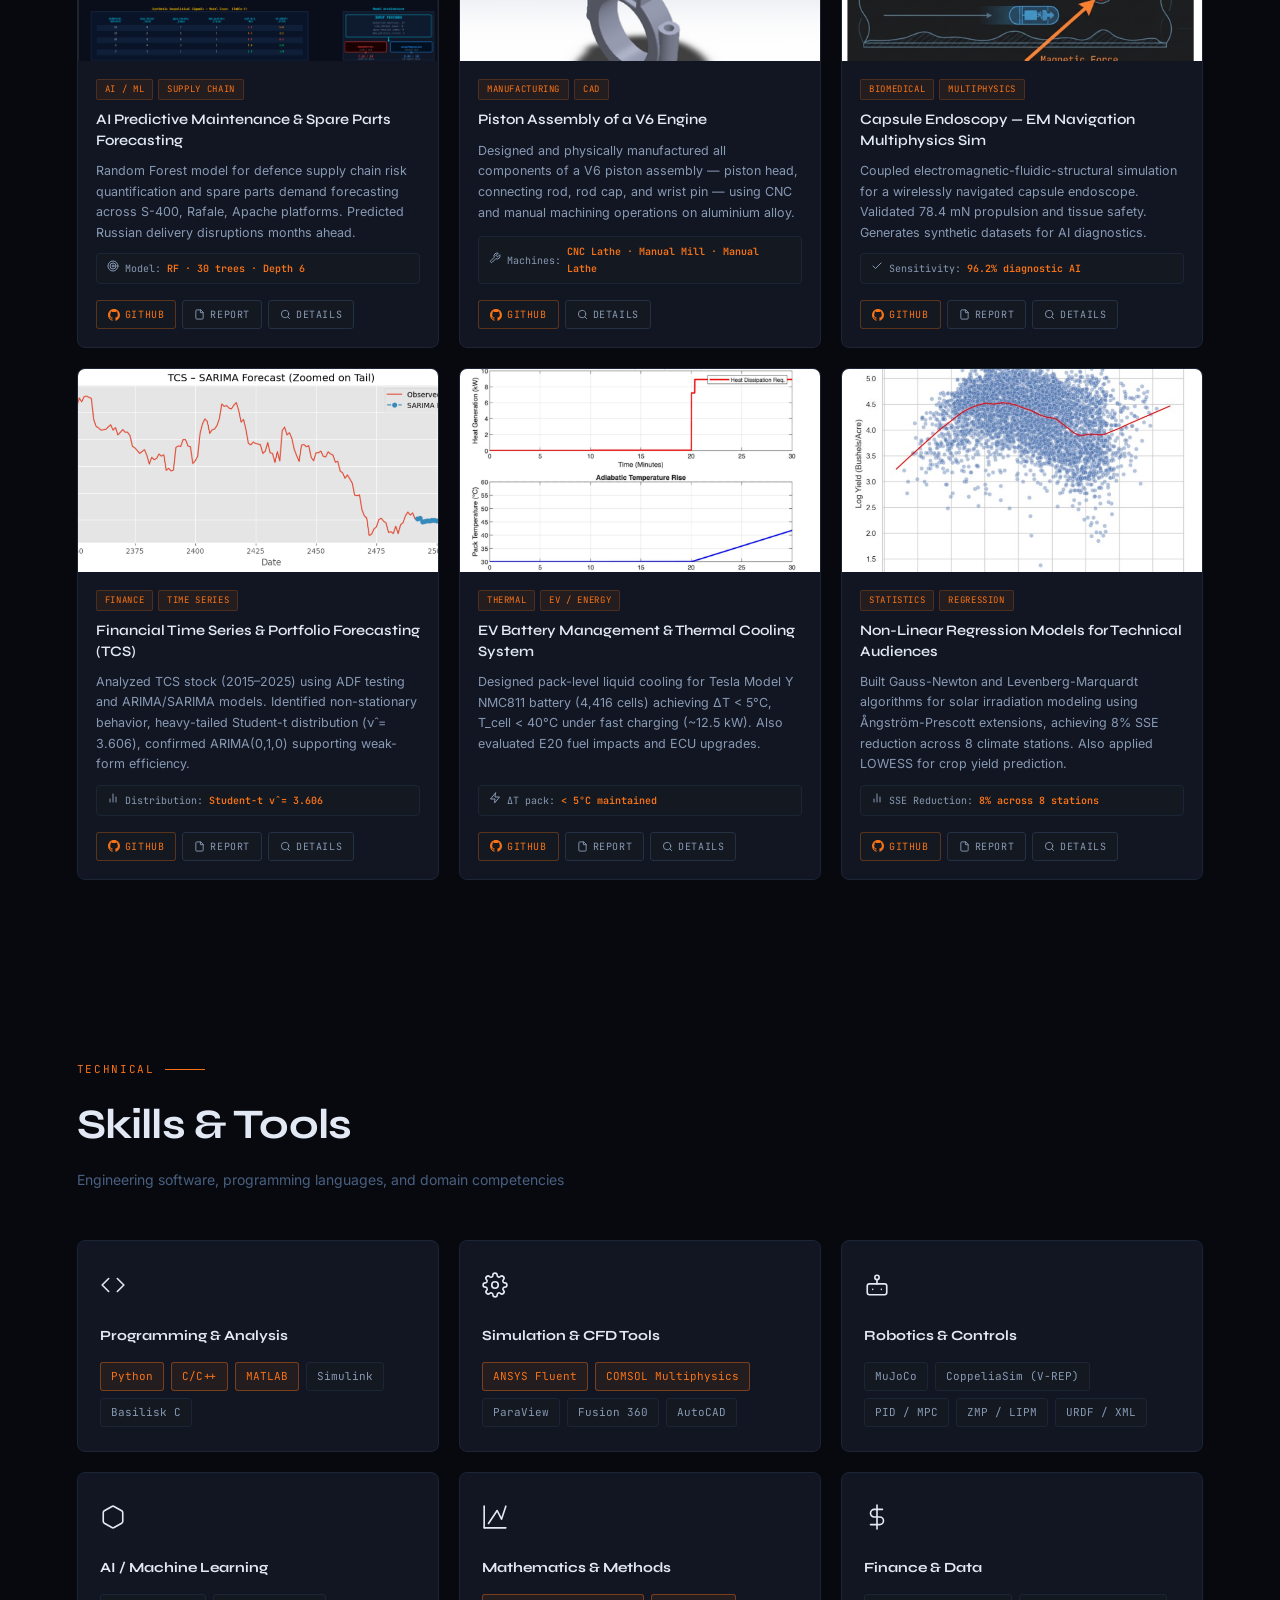
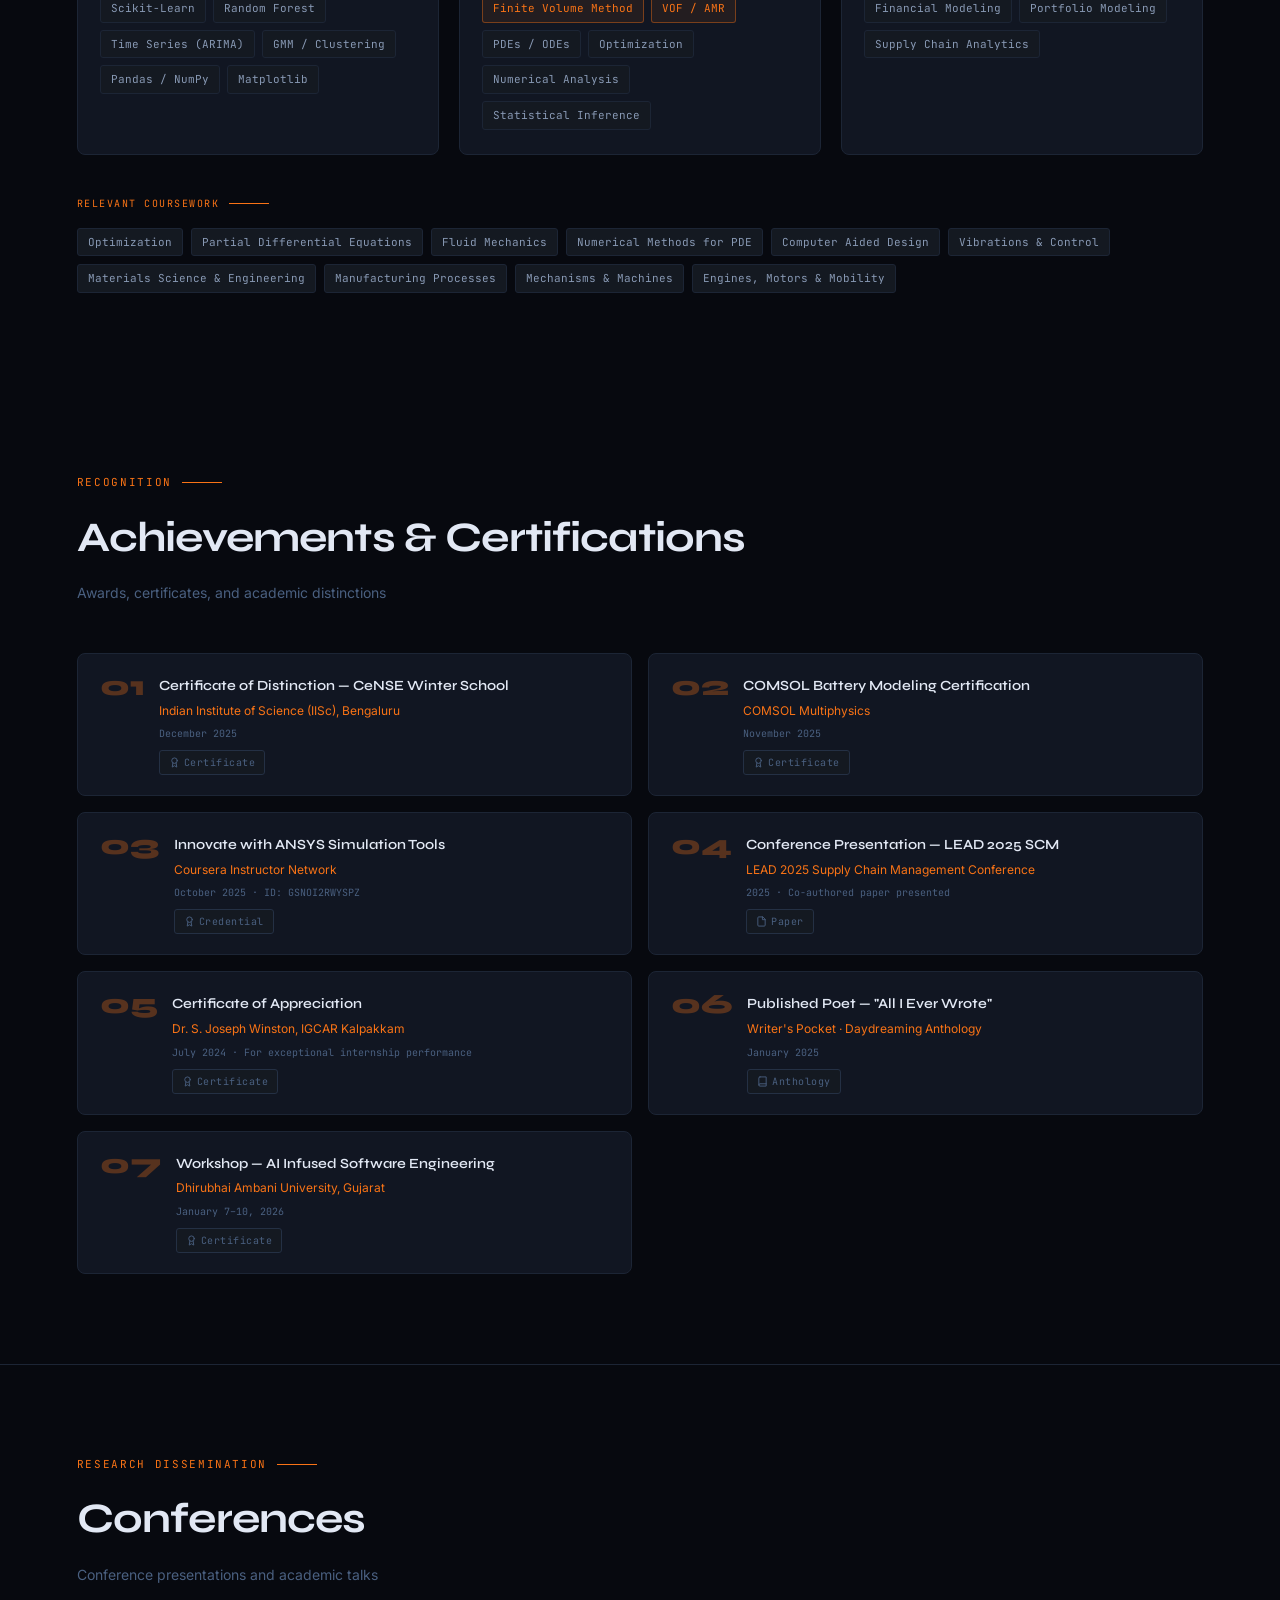
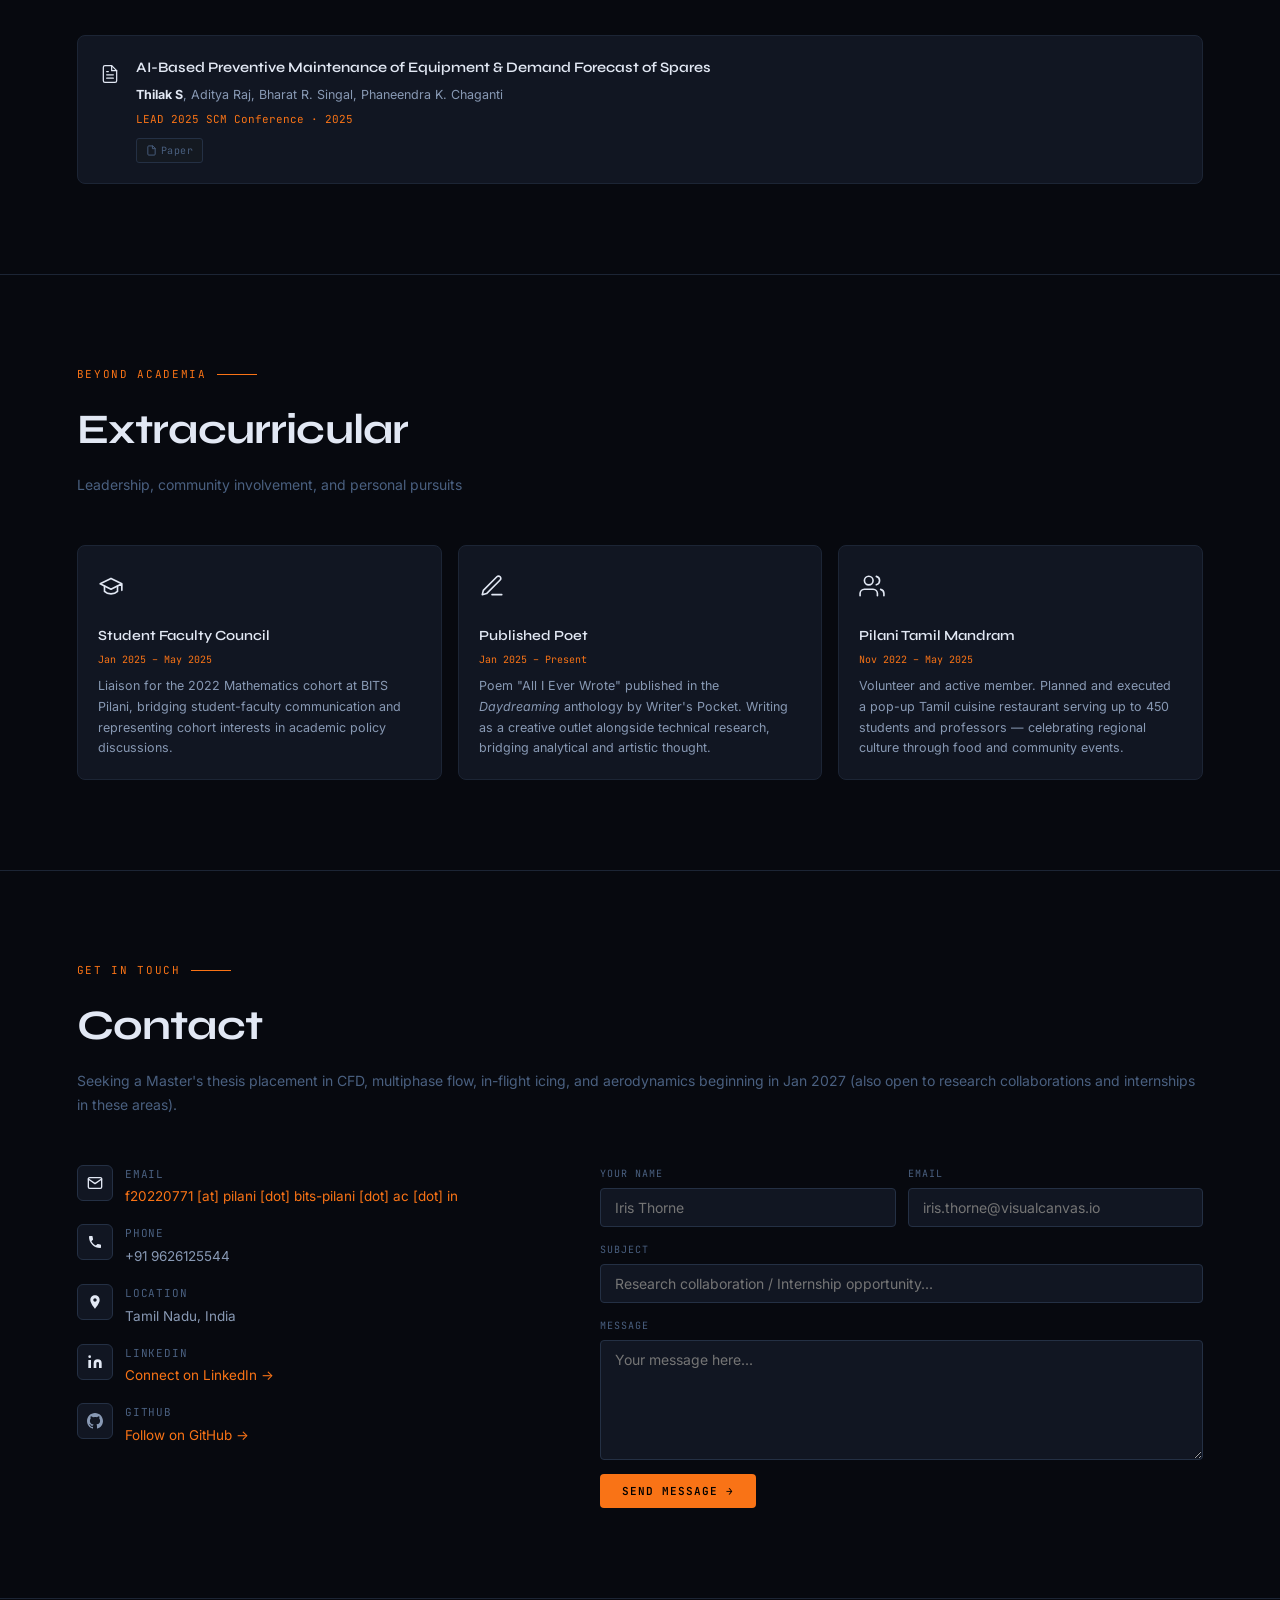
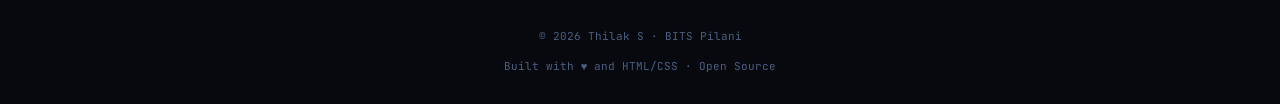
==== commit 82568ca8: "Update contact section subtitle wording Reworded the thesis placement subtitle for clarity." ====
--- a/index.html
+++ b/index.html
@@ -3021,8 +3021,8 @@
   <section id="contact">
     <div class="section-label">Get In Touch</div>
     <h2 class="section-title">Contact</h2>
-    <p class="section-subtitle">Seeking a Master's thesis placement (Jan 2027) in CFD, multiphase flow, in-flight icing, and
-  aerodynamics (also open to research collaborations and internships in these areas) </p>
+    <p class="section-subtitle">Seeking a Master's thesis placement in CFD, multiphase flow, in-flight icing, and
+  aerodynamics beginning in Jan 2027 (also open to research collaborations and internships in these areas). </p>
 
     <div class="contact-layout">
       <div class="contact-info">
